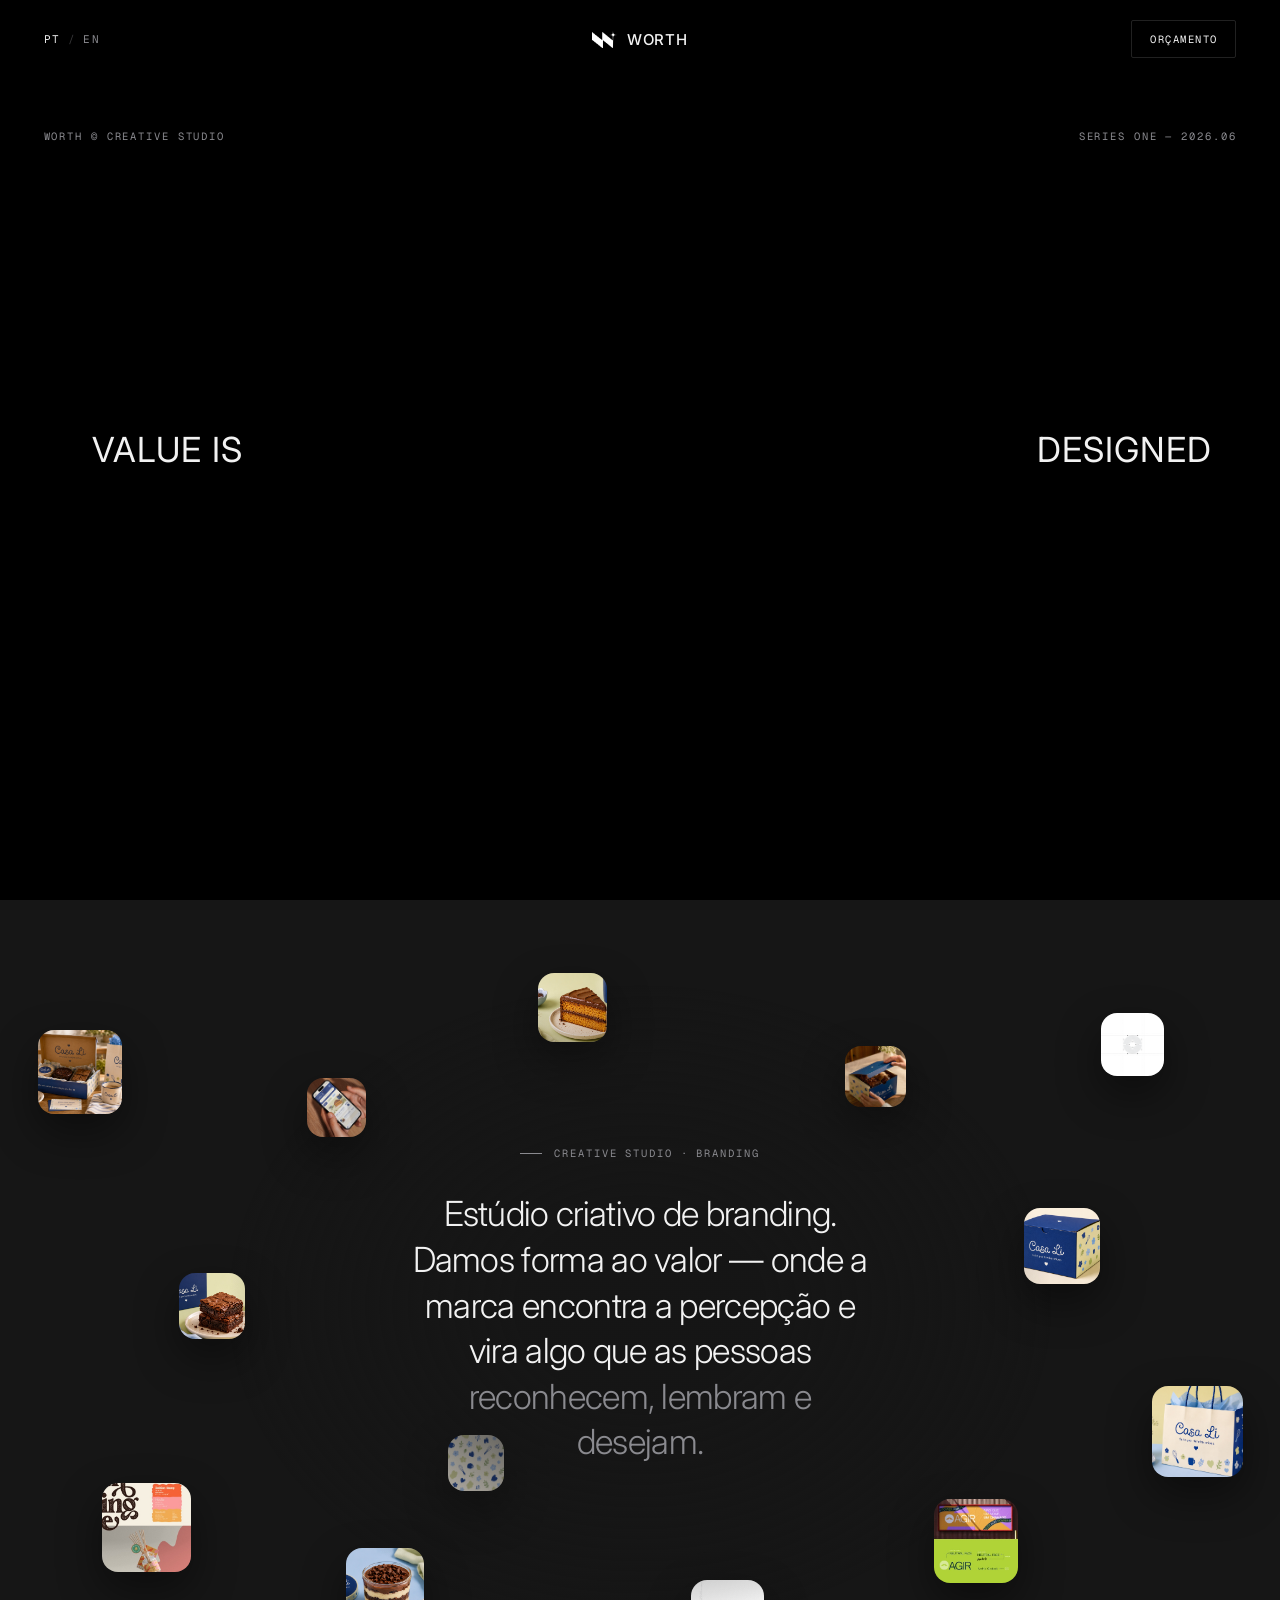
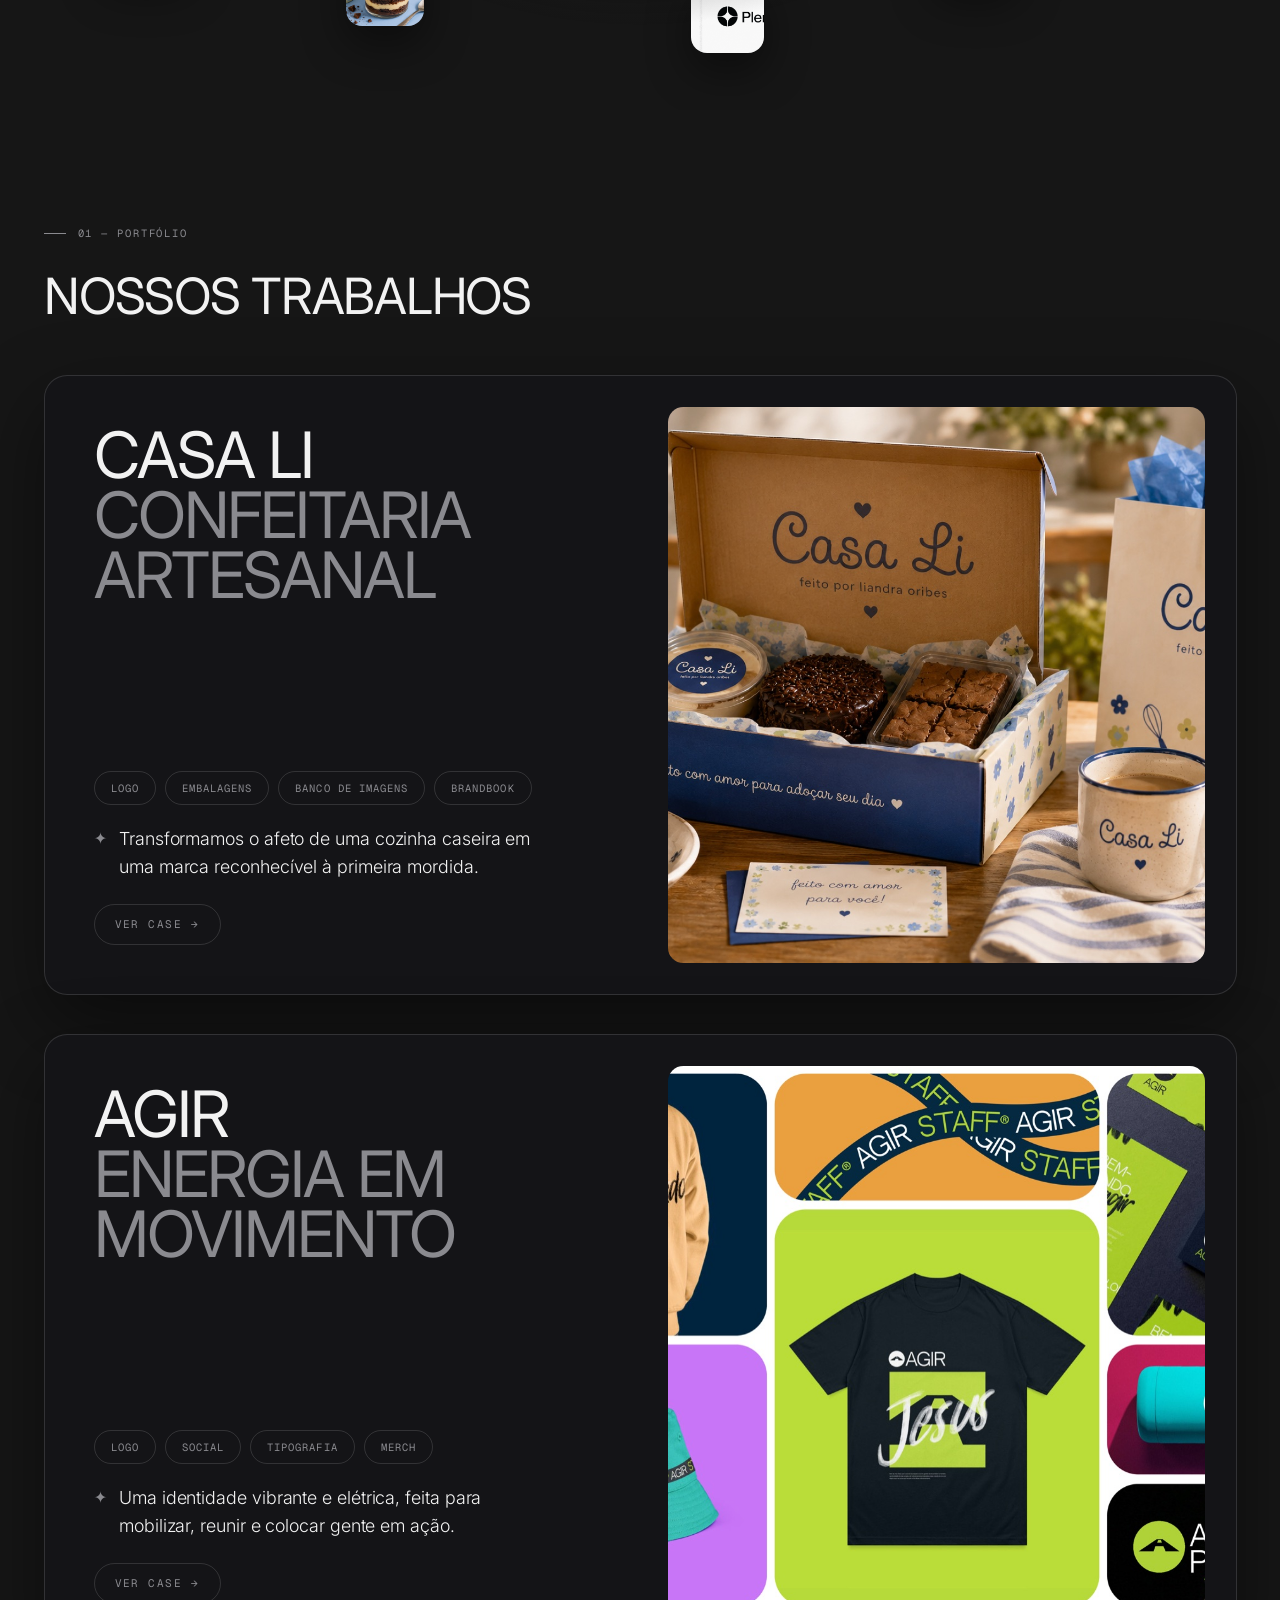
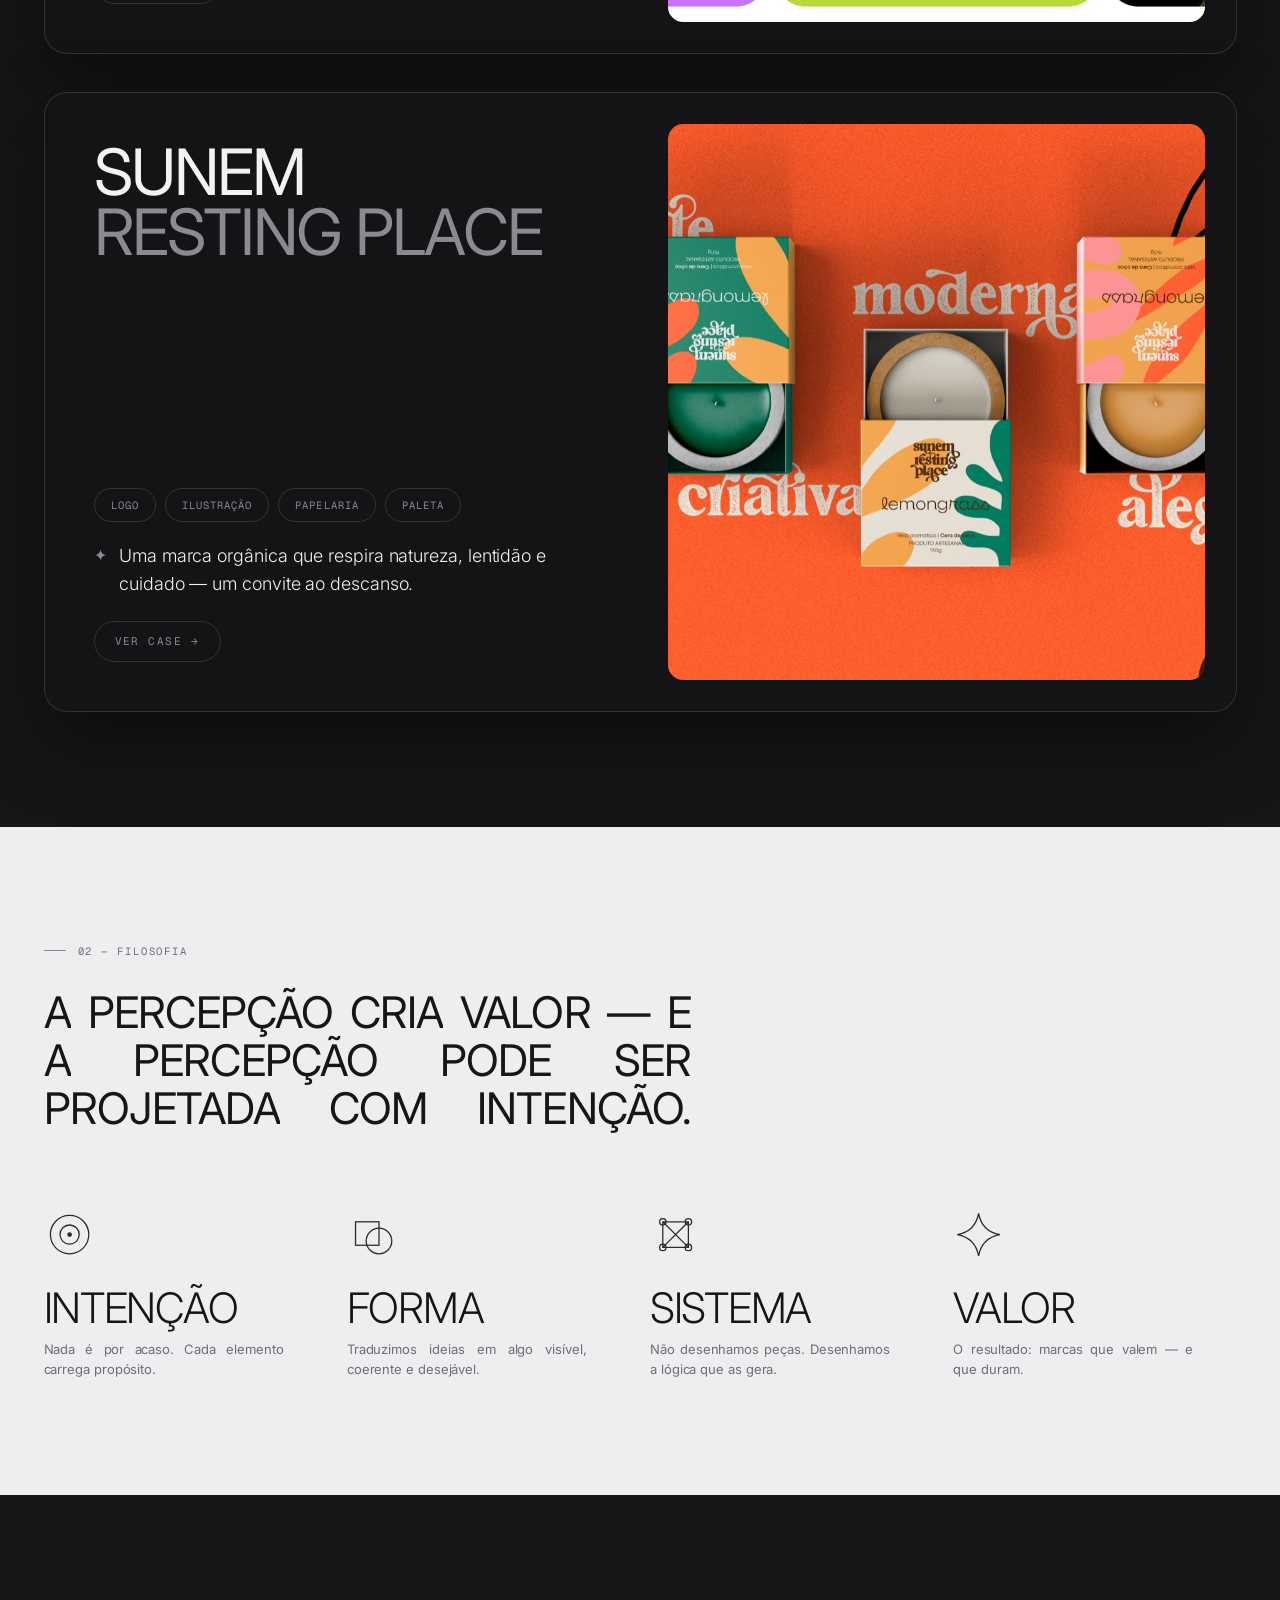
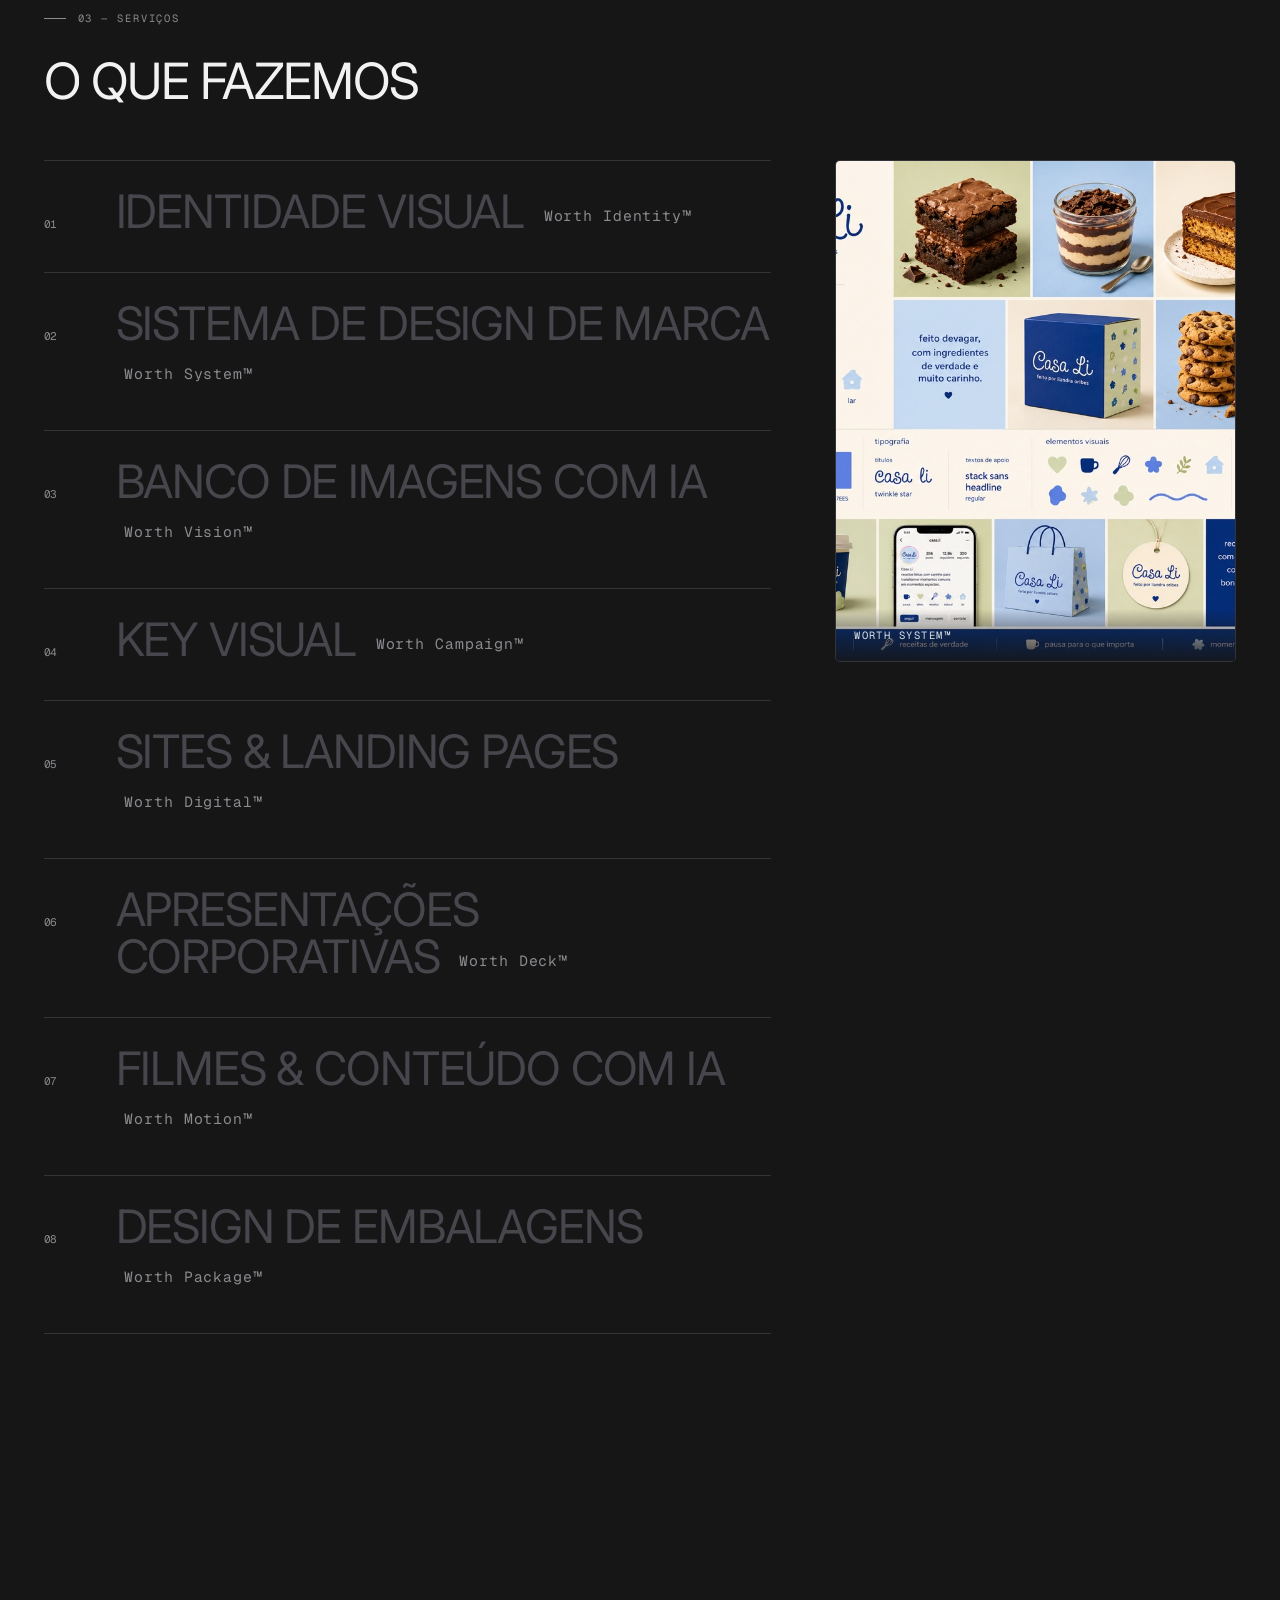
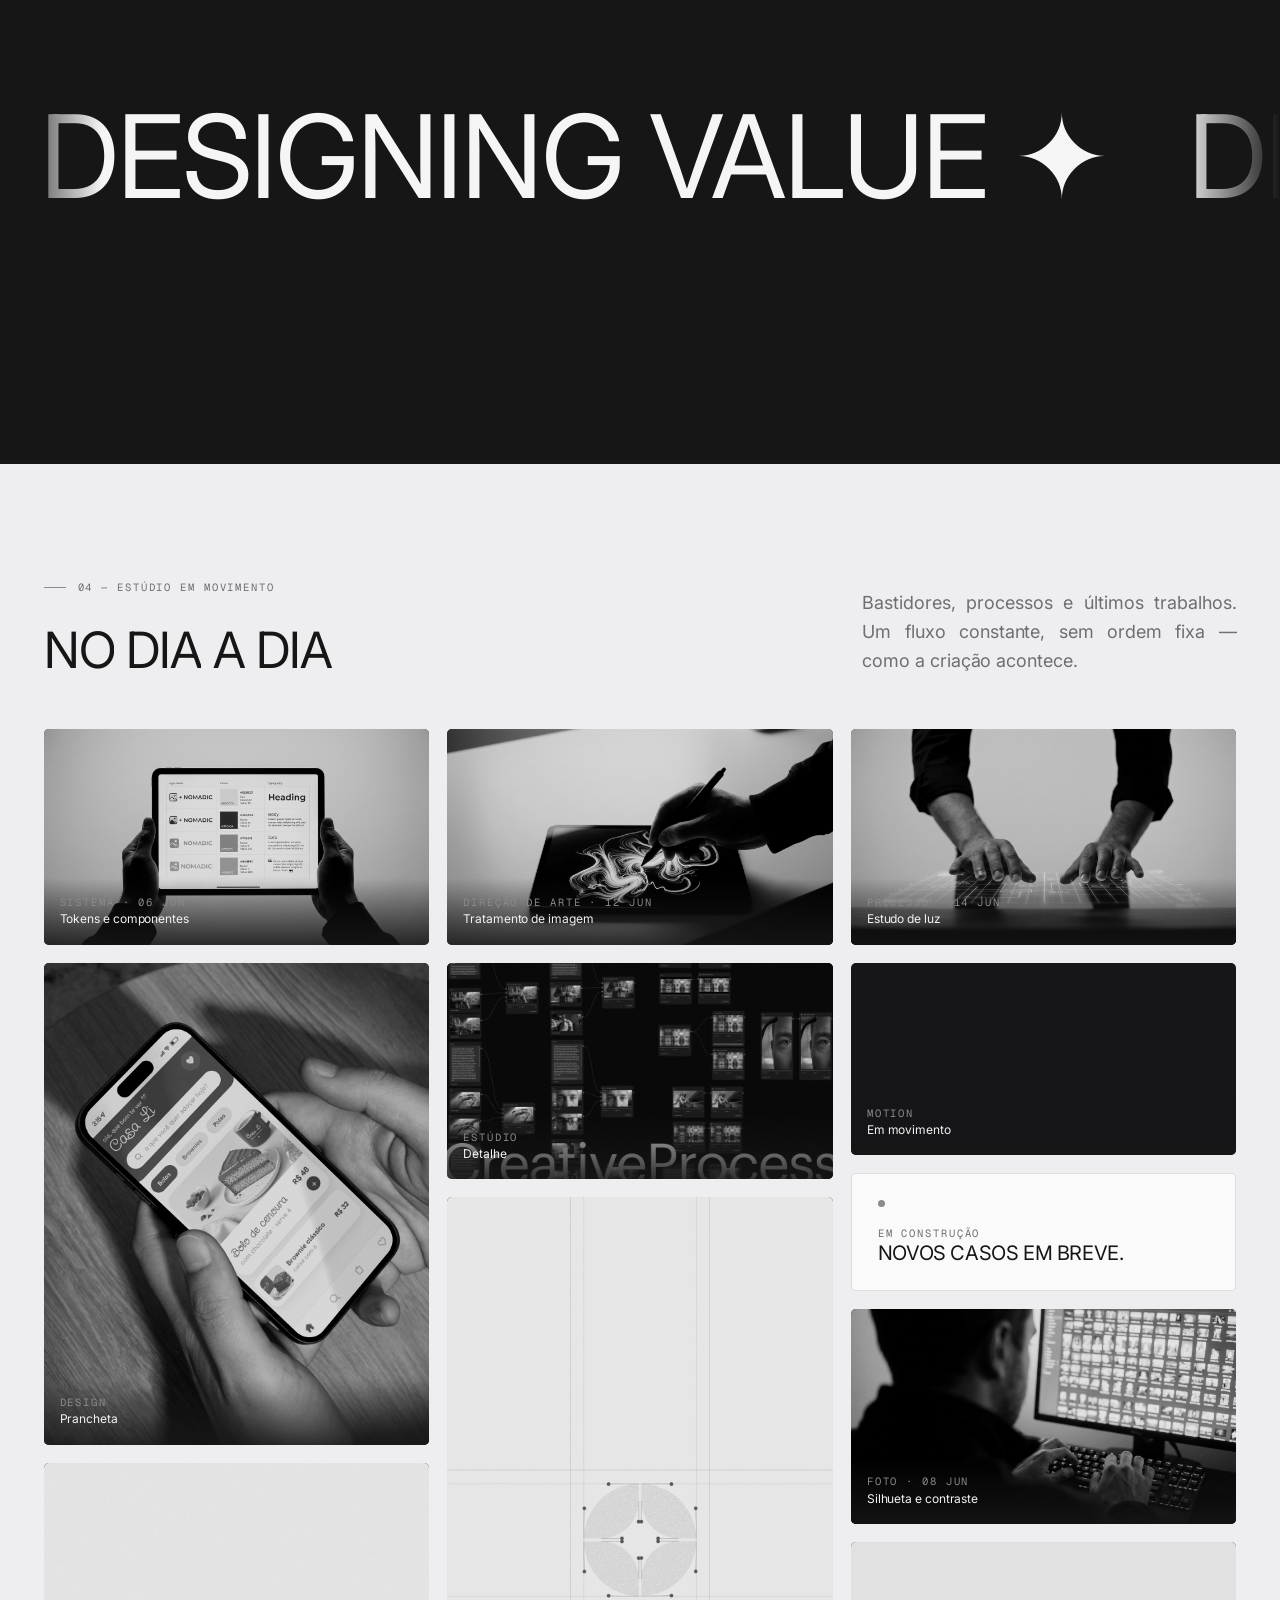
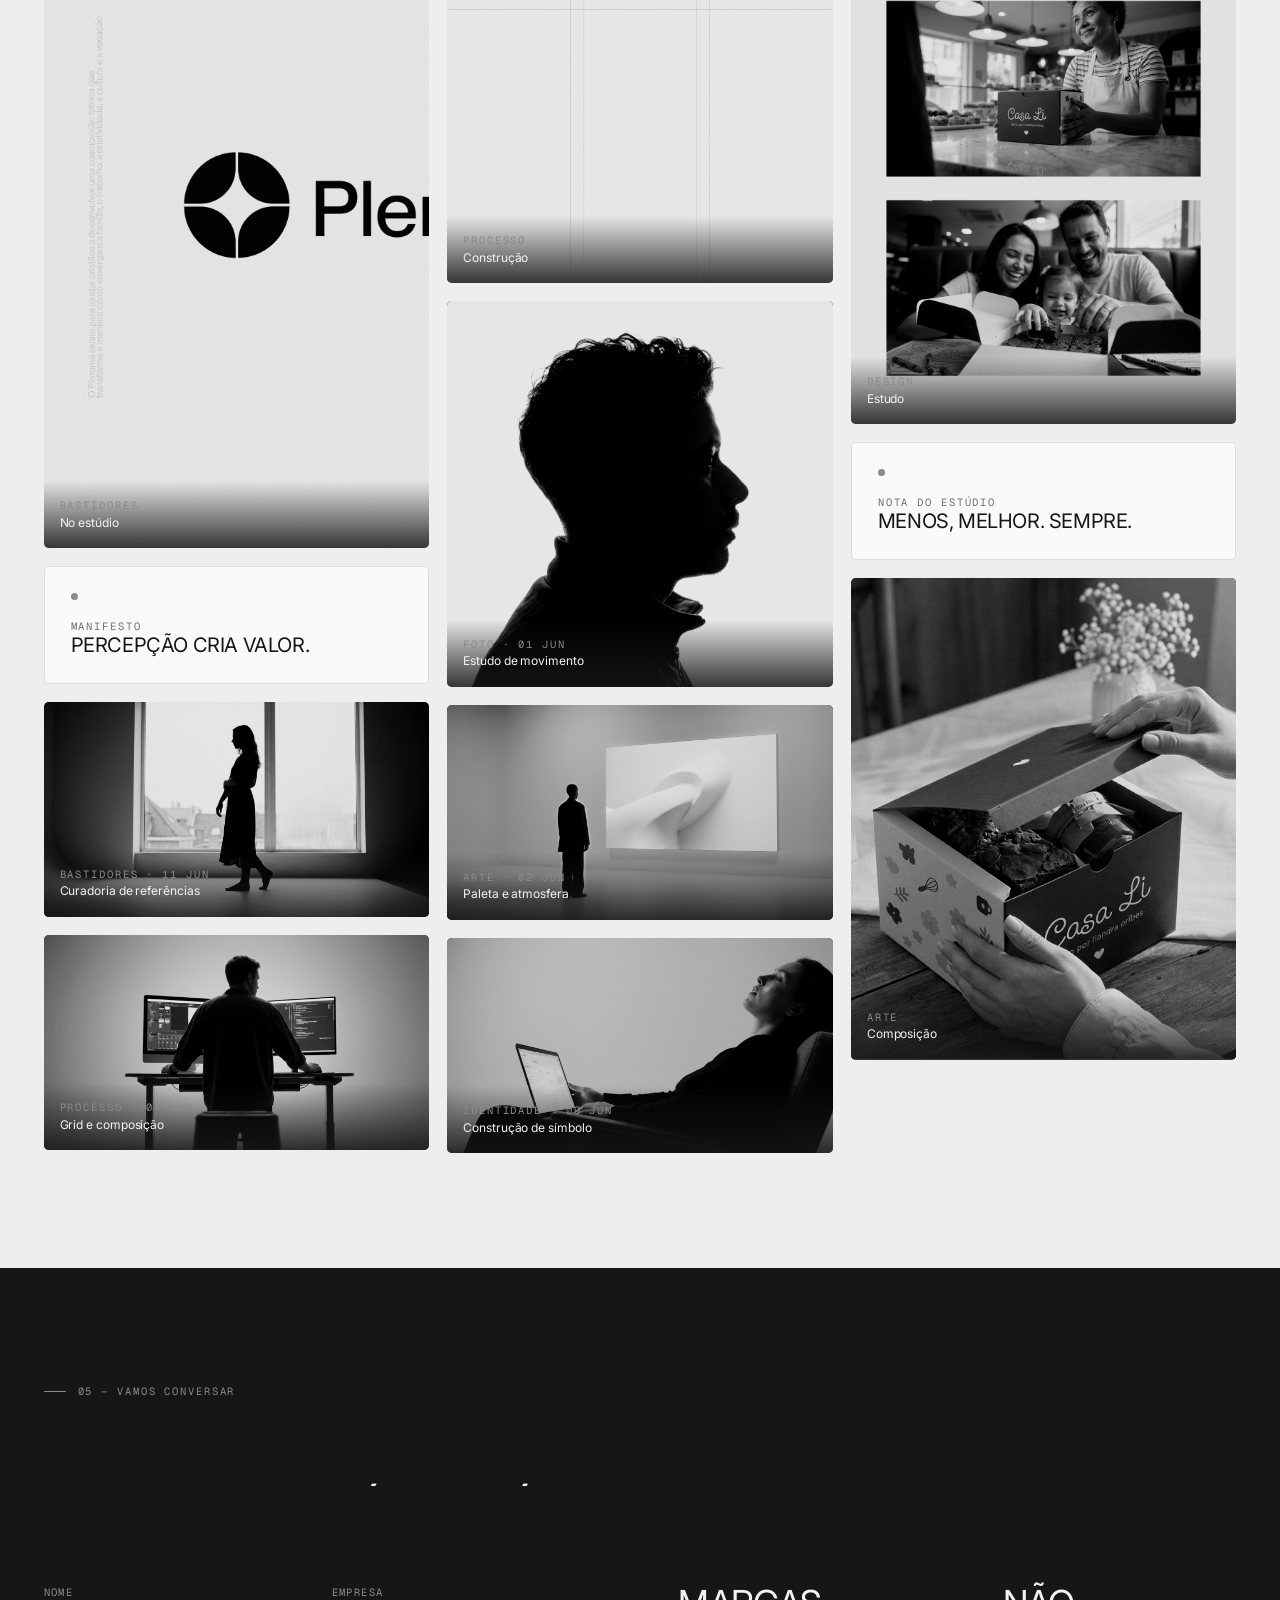
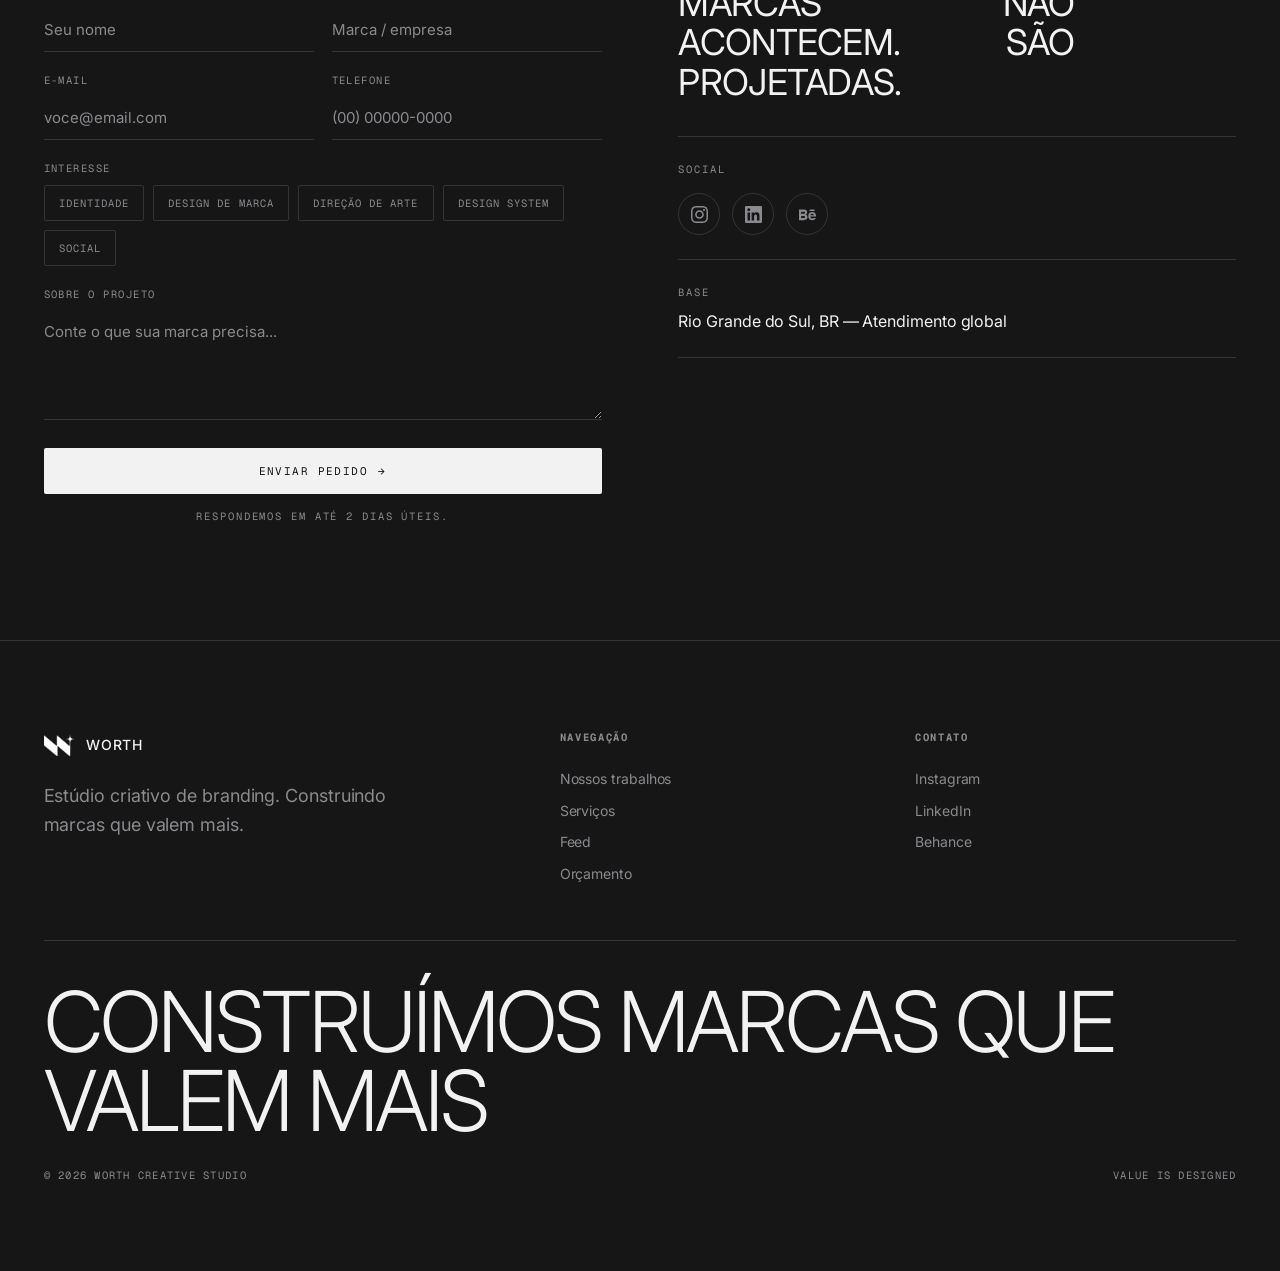
==== index.html @ 38ca1ad4 "Converte GIF do feed em video mp4 (45MB -> 788KB) Troca dia-gif.gif por dia-motion.mp4 (autoplay/loo" ====
<!DOCTYPE html>
<html lang="pt-BR">
<head>
<meta charset="UTF-8">
<meta name="viewport" content="width=device-width, initial-scale=1.0">
<title>Worth — Construímos marcas que valem mais</title>
<meta name="description" content="Worth é um estúdio criativo de branding. Construímos marcas que valem mais.">

<!-- Open Graph / Link preview -->
<meta property="og:type" content="website">
<meta property="og:site_name" content="Worth">
<meta property="og:title" content="Worth — Construímos marcas que valem mais">
<meta property="og:description" content="Worth é um estúdio criativo de branding. Construímos marcas que valem mais.">
<meta property="og:url" content="https://worthcreativestudio.com/">
<meta property="og:image" content="https://worthcreativestudio.com/img/og-symbol.jpg">
<meta property="og:image:width" content="1200">
<meta property="og:image:height" content="630">
<meta property="og:image:alt" content="Símbolo da marca Worth">
<!-- Vídeo do símbolo girando (toca em plataformas que suportam og:video) -->
<meta property="og:video" content="https://worthcreativestudio.com/video/hero-symbol.mp4">
<meta property="og:video:secure_url" content="https://worthcreativestudio.com/video/hero-symbol.mp4">
<meta property="og:video:type" content="video/mp4">
<meta property="og:video:width" content="1920">
<meta property="og:video:height" content="1080">
<meta name="twitter:card" content="summary_large_image">
<meta name="twitter:title" content="Worth — Construímos marcas que valem mais">
<meta name="twitter:description" content="Worth é um estúdio criativo de branding. Construímos marcas que valem mais.">
<meta name="twitter:image" content="https://worthcreativestudio.com/img/og-symbol.jpg">

<link rel="icon" type="image/png" href="img/favicon.png">
<link rel="apple-touch-icon" href="img/favicon.png">
<link rel="preconnect" href="https://fonts.googleapis.com">
<link rel="preconnect" href="https://fonts.gstatic.com" crossorigin>
<link href="https://fonts.googleapis.com/css2?family=Inter:wght@300;400;500&family=Geist+Mono:wght@400;500&display=swap" rel="stylesheet">
<link rel="stylesheet" href="css/worth.css?v=26">
</head>
<body>

<!-- NAV -->
<nav class="nav">
  <button class="langtog" type="button" aria-label="Idioma / Language"><span class="lt on" data-l="pt">PT</span><span class="lt-sep">/</span><span class="lt" data-l="en">EN</span></button>
  <a class="brand" href="#top"><img src="img/symbol-white.png" alt="Worth">Worth</a>
  <a class="nav-cta" href="#contato">Orçamento</a>
</nav>

<!-- HERO -->
<header class="hero" id="top">
  <video class="hero-bg" autoplay muted loop playsinline>
    <source src="video/hero-symbol.mp4" type="video/mp4">
  </video>
  <div class="hero-grain"></div>
  <div class="toprow"><div class="wrap">
    <span class="mono">Worth © Creative Studio</span>
    <span class="mono">Series One — 2026.06</span>
  </div></div>
  <h1 class="hero-flank"><span class="hf-l">Value Is</span><span class="hf-r">Designed</span></h1>
</header>

<!-- INTRO — frase central + campo de imagens flutuando -->
<section class="sec intro-sec">
  <div class="field-imgs" aria-hidden="true">
    <span class="fi" style="--x:3%;--y:16%;--s:1;--t:7s;--d:0s"><img src="img/cases/casali-cover.jpg" alt=""></span>
    <span class="fi" style="--x:14%;--y:46%;--s:.78;--t:8.4s;--d:.6s"><img src="img/cases/casali-1.jpg" alt=""></span>
    <span class="fi" style="--x:8%;--y:72%;--s:1.05;--t:6.6s;--d:.3s"><img src="img/cases/sunem-cover.jpg" alt=""></span>
    <span class="fi" style="--x:24%;--y:22%;--s:.7;--t:9s;--d:1s"><img src="img/dia-14.png" alt=""></span>
    <span class="fi" style="--x:27%;--y:80%;--s:.92;--t:7.6s;--d:.2s"><img src="img/cases/casali-2.jpg" alt=""></span>
    <span class="fi" style="--x:42%;--y:9%;--s:.82;--t:8.6s;--d:.8s"><img src="img/cases/casali-3.jpg" alt=""></span>
    <span class="fi" style="--x:54%;--y:84%;--s:.86;--t:7s;--d:.45s"><img src="img/dia-12.png" alt=""></span>
    <span class="fi" style="--x:66%;--y:18%;--s:.72;--t:9.2s;--d:.5s"><img src="img/dia-16.png" alt=""></span>
    <span class="fi" style="--x:73%;--y:74%;--s:1;--t:6.9s;--d:.15s"><img src="img/cases/agir-cover.jpg" alt=""></span>
    <span class="fi" style="--x:80%;--y:38%;--s:.9;--t:8s;--d:.7s"><img src="img/cases/casali-4.jpg" alt=""></span>
    <span class="fi" style="--x:90%;--y:60%;--s:1.08;--t:7.3s;--d:.35s"><img src="img/cases/casali-5.jpg" alt=""></span>
    <span class="fi" style="--x:86%;--y:14%;--s:.74;--t:8.9s;--d:1.1s"><img src="img/dia-13.png" alt=""></span>
    <span class="fi" style="--x:35%;--y:66%;--s:.66;--t:7.7s;--d:.95s"><img src="img/cases/casali-pattern.jpg" alt=""></span>
  </div>
  <div class="wrap intro-center">
    <div class="kicker" style="justify-content:center"><span class="mono">Creative Studio · Branding</span></div>
    <p class="intro-line rv">Estúdio criativo de branding.<br>Damos forma ao valor — onde a marca encontra a percepção e vira algo que as pessoas <em>reconhecem, lembram e desejam.</em></p>
  </div>
</section>

<!-- NOSSOS TRABALHOS (grade, capas coloridas) -->
<section class="sec" id="work" data-cta="Ver projeto" data-cta-en="View project">
  <div class="wrap">
    <div class="sec-head">
      <div><div class="kicker"><span class="mono">01 — Portfólio</span></div>
      <h2 class="am">Nossos trabalhos</h2></div>
    </div>
    <div class="stack" data-stack>
      <a class="stk-card rv" href="case-casali.html" style="--i:0">
        <div class="stk-body">
          <h3 class="stk-title"><span>Casa Li</span><span class="dim">Confeitaria artesanal</span></h3>
          <div class="stk-foot">
            <div class="stk-tags"><span>Logo</span><span>Embalagens</span><span>Banco de Imagens</span><span>Brandbook</span></div>
            <p class="stk-intro"><i class="spark" aria-hidden="true">✦</i> Transformamos o afeto de uma cozinha caseira em uma marca reconhecível à primeira mordida.</p>
            <span class="stk-go">Ver case <span class="arr">→</span></span>
          </div>
        </div>
        <div class="stk-media"><img src="img/cases/casali-cover.jpg" alt="Mockup Casa Li"></div>
      </a>
      <a class="stk-card rv" href="case-agir.html" style="--i:1">
        <div class="stk-body">
          <h3 class="stk-title"><span>Agir</span><span class="dim">Energia em movimento</span></h3>
          <div class="stk-foot">
            <div class="stk-tags"><span>Logo</span><span>Social</span><span>Tipografia</span><span>Merch</span></div>
            <p class="stk-intro"><i class="spark" aria-hidden="true">✦</i> Uma identidade vibrante e elétrica, feita para mobilizar, reunir e colocar gente em ação.</p>
            <span class="stk-go">Ver case <span class="arr">→</span></span>
          </div>
        </div>
        <div class="stk-media"><img src="img/cases/agir-5.jpg" alt="Mockup Agir"></div>
      </a>
      <a class="stk-card rv" href="case-sunem.html" style="--i:2">
        <div class="stk-body">
          <h3 class="stk-title"><span>Sunem</span><span class="dim">Resting Place</span></h3>
          <div class="stk-foot">
            <div class="stk-tags"><span>Logo</span><span>Ilustração</span><span>Papelaria</span><span>Paleta</span></div>
            <p class="stk-intro"><i class="spark" aria-hidden="true">✦</i> Uma marca orgânica que respira natureza, lentidão e cuidado — um convite ao descanso.</p>
            <span class="stk-go">Ver case <span class="arr">→</span></span>
          </div>
        </div>
        <div class="stk-media"><img src="img/cases/sunem-2.jpg" alt="Mockup Sunem"></div>
      </a>
    </div>
  </div>
</section>

<!-- FILOSOFIA (light) -->
<section class="sec light">
  <div class="wrap">
    <div class="kicker"><span class="mono">02 — Filosofia</span></div>
    <p class="statement am">A percepção cria valor — e a percepção pode ser projetada com intenção.</p>
    <div class="grid gap g4 rv rv-2" style="margin-top:clamp(48px,6vw,80px)">
      <div class="stat">
        <svg class="picon" viewBox="0 0 48 48"><circle cx="24" cy="24" r="18"/><circle cx="24" cy="24" r="9"/><circle cx="24" cy="24" r="1.6" fill="currentColor"/></svg>
        <div class="n">Intenção</div><p>Nada é por acaso. Cada elemento carrega propósito.</p>
      </div>
      <div class="stat">
        <svg class="picon" viewBox="0 0 48 48"><rect x="8" y="12" width="22" height="22"/><circle cx="30" cy="30" r="12"/></svg>
        <div class="n">Forma</div><p>Traduzimos ideias em algo visível, coerente e desejável.</p>
      </div>
      <div class="stat">
        <svg class="picon" viewBox="0 0 48 48"><circle cx="12" cy="12" r="3"/><circle cx="36" cy="12" r="3"/><circle cx="12" cy="36" r="3"/><circle cx="36" cy="36" r="3"/><path d="M12 12h24v24H12zM12 12l24 24M36 12L12 36"/></svg>
        <div class="n">Sistema</div><p>Não desenhamos peças. Desenhamos a lógica que as gera.</p>
      </div>
      <div class="stat">
        <svg class="picon" viewBox="0 0 48 48"><path d="M24 4c2 11 9 18 20 20-11 2-18 9-20 20-2-11-9-18-20-20 11-2 18-9 20-20Z"/></svg>
        <div class="n">Valor</div><p>O resultado: marcas que valem — e que duram.</p>
      </div>
    </div>
  </div>
</section>

<!-- SERVIÇOS -->
<section class="sec" id="servicos">
  <div class="wrap">
    <div class="sec-head">
      <div><div class="kicker"><span class="mono">03 — Serviços</span></div>
      <h2 class="am">O que fazemos</h2></div>
    </div>
    <div class="svc-x rv rv-2">
      <div class="svc-names">
        <div class="svc-row" data-media="video/svc-identidade.mp4" data-mtype="video" data-name="Worth Identity™"><span class="num">01</span><span><span class="sname">Identidade Visual <em class="scode">Worth Identity™</em></span><span class="sdesc">Criamos marcas que traduzem propósito, posicionamento e personalidade em uma identidade visual memorável — com a construção da marca e um brandbook completo para orientar sua aplicação em todos os pontos de contato.</span></span></div>
        <div class="svc-row" data-media="img/svc/sistema.jpg" data-mtype="img" data-name="Worth System™"><span class="num">02</span><span><span class="sname">Sistema de Design de Marca <em class="scode">Worth System™</em></span><span class="sdesc">Desenvolvemos sistemas visuais que organizam e conectam todos os elementos da marca: tipografia, cores, padrões, grids, iconografia e diretrizes, estruturados para garantir consistência e escalabilidade.</span></span></div>
        <div class="svc-row" data-media="img/svc/banco.jpg" data-mtype="img" data-name="Worth Vision™"><span class="num">03</span><span><span class="sname">Banco de Imagens com IA <em class="scode">Worth Vision™</em></span><span class="sdesc">Produzimos bancos de imagens exclusivos com inteligência artificial — cenários, pessoas, produtos e composições alinhados à identidade da marca, com produção visual praticamente ilimitada.</span></span></div>
        <div class="svc-row" data-media="img/photo-2.png" data-mtype="img" data-name="Worth Campaign™"><span class="num">04</span><span><span class="sname">Key Visual <em class="scode">Worth Campaign™</em></span><span class="sdesc">Criamos conceitos visuais para campanhas, lançamentos, eventos e ações promocionais. Key visuals que fortalecem a percepção da marca e garantem unidade em todos os materiais.</span></span></div>
        <div class="svc-row" data-media="video/svc-sites.mp4" data-mtype="video" data-name="Worth Digital™"><span class="num">05</span><span><span class="sname">Sites & Landing Pages <em class="scode">Worth Digital™</em></span><span class="sdesc">Projetamos experiências digitais que unem design, estratégia e performance — websites e landing pages alinhados aos objetivos da marca e às necessidades de conversão.</span></span></div>
        <div class="svc-row" data-media="img/photo-6.png" data-mtype="img" data-name="Worth Deck™"><span class="num">06</span><span><span class="sname">Apresentações Corporativas <em class="scode">Worth Deck™</em></span><span class="sdesc">Transformamos informações em apresentações claras, estratégicas e visualmente impactantes — narrativas que ajudam marcas, equipes e líderes a comunicar melhor suas ideias.</span></span></div>
        <div class="svc-row" data-media="img/svc/filmes.jpg" data-mtype="img" data-name="Worth Motion™"><span class="num">07</span><span><span class="sname">Filmes & Conteúdo com IA <em class="scode">Worth Motion™</em></span><span class="sdesc">Produzimos vídeos, animações e conteúdos audiovisuais com IA integrada à direção criativa — uma nova forma de criar filmes de alta qualidade com mais agilidade e possibilidades.</span></span></div>
        <div class="svc-row" data-media="img/svc/embalagens.jpg" data-mtype="img" data-name="Worth Package™"><span class="num">08</span><span><span class="sname">Design de Embalagens <em class="scode">Worth Package™</em></span><span class="sdesc">Desenvolvemos embalagens que unem estratégia, estética e presença de marca — soluções que valorizam o produto, fortalecem o posicionamento e geram destaque no ponto de venda.</span></span></div>
      </div>
      <div class="svc-frame"><img class="svf-img" src="img/photo-1.png" alt=""><video class="svf-vid" muted loop playsinline></video><div class="fcap">Worth Identity™</div></div>
    </div>
  </div>
</section>

<!-- FULL BLEED -->
<section class="bleed">
  <video class="bleed-video" autoplay muted loop playsinline poster="video/casali-poster.jpg">
    <source src="video/casali-bg.mp4" type="video/mp4">
  </video>
  <div class="dv-marquee"><div class="dv-track"><span>Designing Value ✦</span><span>Designing Value ✦</span><span>Designing Value ✦</span><span>Designing Value ✦</span><span>Designing Value ✦</span><span>Designing Value ✦</span></div></div>
</section>

<!-- FEED (light) -->
<section class="sec light" id="feed" data-cta="Expandir" data-cta-en="Expand">
  <div class="wrap">
    <div class="sec-head">
      <div><div class="kicker"><span class="mono">04 — Estúdio em movimento</span></div>
      <h2 class="am">No dia a dia</h2></div>
      <p class="lead box rv rv-2" style="max-width:34ch">Bastidores, processos e últimos trabalhos. Um fluxo constante, sem ordem fixa — como a criação acontece.</p>
    </div>
    <div class="feed-grid" data-shuffle>
      <a class="feed-item" href="#"><img src="img/photo-3.png" alt=""><div class="cap"><div class="mono">Processo · 14 jun</div>Estudo de luz</div></a>
      <div class="feed-item note"><div class="dot"></div><div class="mono">Nota do estúdio</div><h3>Menos, melhor. Sempre.</h3></div>
      <a class="feed-item" href="#"><img src="img/photo-6.png" alt=""><div class="cap"><div class="mono">Direção de Arte · 12 jun</div>Tratamento de imagem</div></a>
      <a class="feed-item" href="#"><img src="img/photo-10.png" alt=""><div class="cap"><div class="mono">Bastidores · 11 jun</div>Curadoria de referências</div></a>
      <div class="feed-item note"><div class="dot"></div><div class="mono">Manifesto</div><h3>Percepção cria valor.</h3></div>
      <a class="feed-item" href="#"><img src="img/photo-1.png" alt=""><div class="cap"><div class="mono">Identidade · 09 jun</div>Construção de símbolo</div></a>
      <a class="feed-item" href="#"><img src="img/photo-8.png" alt=""><div class="cap"><div class="mono">Foto · 08 jun</div>Silhueta e contraste</div></a>
      <a class="feed-item" href="#"><img src="img/photo-5.png" alt=""><div class="cap"><div class="mono">Sistema · 06 jun</div>Tokens e componentes</div></a>
      <a class="feed-item" href="#"><img src="img/photo-2.png" alt=""><div class="cap"><div class="mono">Processo · 04 jun</div>Grid e composição</div></a>
      <a class="feed-item" href="#"><img src="img/photo-9.png" alt=""><div class="cap"><div class="mono">Arte · 02 jun</div>Paleta e atmosfera</div></a>
      <a class="feed-item" href="#"><img src="img/photo-11.png" alt=""><div class="cap"><div class="mono">Foto · 01 jun</div>Estudo de movimento</div></a>
      <a class="feed-item" href="#"><img src="img/dia-12.png" alt=""><div class="cap"><div class="mono">Bastidores</div>No estúdio</div></a>
      <a class="feed-item" href="#"><img src="img/dia-14.png" alt=""><div class="cap"><div class="mono">Design</div>Prancheta</div></a>
      <a class="feed-item" href="#"><video src="video/dia-motion.mp4" autoplay loop muted playsinline preload="metadata" aria-label="Em movimento"></video><div class="cap"><div class="mono">Motion</div>Em movimento</div></a>
      <a class="feed-item" href="#"><img src="img/dia-13.png" alt=""><div class="cap"><div class="mono">Processo</div>Construção</div></a>
      <a class="feed-item" href="#"><img src="img/dia-16.png" alt=""><div class="cap"><div class="mono">Arte</div>Composição</div></a>
      <a class="feed-item" href="#"><img src="img/dia-15.png" alt=""><div class="cap"><div class="mono">Design</div>Estudo</div></a>
      <a class="feed-item" href="#"><img src="img/dia-17.png" alt=""><div class="cap"><div class="mono">Estúdio</div>Detalhe</div></a>
      <div class="feed-item note"><div class="dot"></div><div class="mono">Em construção</div><h3>Novos casos em breve.</h3></div>
    </div>
  </div>
</section>

<!-- CONTATO -->
<section class="sec" id="contato">
  <div class="wrap">
    <div class="sec-head"><div><div class="kicker"><span class="mono">05 — Vamos conversar</span></div>
      <h2 class="am">Conte qual é o próximo desafio</h2></div></div>
    <div class="grid gap g2" style="gap:clamp(34px,6vw,80px);align-items:start">
      <div class="form-col">
      <form class="rv" data-web3 action="https://api.web3forms.com/submit" method="POST">
        <input type="hidden" name="access_key" value="e13cf575-8f6e-4511-88b5-7070fd30344a">
        <input type="hidden" name="subject" value="Novo pedido — site Worth">
        <input type="hidden" name="from_name" value="Site Worth">
        <input type="hidden" name="Interesse" value="">
        <input type="checkbox" name="botcheck" style="display:none" tabindex="-1" autocomplete="off">
        <div class="field-row">
          <div class="fl"><label>Nome</label><input type="text" name="Nome" placeholder="Seu nome" required></div>
          <div class="fl"><label>Empresa</label><input type="text" name="Empresa" placeholder="Marca / empresa"></div>
        </div>
        <div class="field-row">
          <div class="fl"><label>E-mail</label><input type="email" name="email" placeholder="voce@email.com" required></div>
          <div class="fl"><label>Telefone</label><input type="tel" name="Telefone" placeholder="(00) 00000-0000"></div>
        </div>
        <div class="fl"><label>Interesse</label>
          <div class="chips">
            <span class="chip">Identidade</span><span class="chip">Design de Marca</span>
            <span class="chip">Direção de Arte</span><span class="chip">Design System</span><span class="chip">Social</span>
          </div>
        </div>
        <div class="fl"><label>Sobre o projeto</label><textarea name="Mensagem" placeholder="Conte o que sua marca precisa..." required></textarea></div>
        <button type="submit" class="btn btn-fill" style="width:100%;justify-content:center;margin-top:8px">Enviar pedido <span class="arr">→</span></button>
        <p class="mono" style="margin-top:14px;text-align:center">Respondemos em até 2 dias úteis.</p>
      </form>
      <div class="thankyou" hidden>
        <p class="statement" style="font-size:clamp(26px,3.2vw,42px)">Obrigado!<br>Vamos entrar em contato.</p>
        <p class="lead" style="margin-top:18px">Recebemos sua mensagem e respondemos em até 2 dias úteis.</p>
      </div>
      </div>
      <div class="rv rv-2">
        <p class="statement" style="font-size:clamp(22px,2.8vw,36px);margin-bottom:34px;max-width:18ch">Marcas não acontecem. São projetadas.</p>
        <div style="border-top:1px solid var(--line-d);padding:24px 0">
          <div class="mono" style="margin-bottom:16px">Social</div>
          <div class="socials">
            <a href="https://www.instagram.com/worth.creativestudio/" target="_blank" rel="noopener" aria-label="Instagram"><svg viewBox="0 0 24 24"><path d="M12 2.163c3.204 0 3.584.012 4.85.07 3.252.148 4.771 1.691 4.919 4.919.058 1.265.069 1.645.069 4.849 0 3.205-.012 3.584-.069 4.849-.149 3.225-1.664 4.771-4.919 4.919-1.266.058-1.644.07-4.85.07-3.204 0-3.584-.012-4.849-.07-3.26-.149-4.771-1.699-4.919-4.92-.058-1.265-.07-1.644-.07-4.849 0-3.204.013-3.583.07-4.849.149-3.227 1.664-4.771 4.919-4.919 1.266-.057 1.645-.069 4.849-.069zm0-2.163c-3.259 0-3.667.014-4.947.072-4.358.2-6.78 2.618-6.98 6.98-.059 1.281-.073 1.689-.073 4.948 0 3.259.014 3.668.072 4.948.2 4.358 2.618 6.78 6.98 6.98 1.281.058 1.689.072 4.948.072 3.259 0 3.668-.014 4.948-.072 4.354-.2 6.782-2.618 6.979-6.98.059-1.28.073-1.689.073-4.948 0-3.259-.014-3.667-.072-4.947-.196-4.354-2.617-6.78-6.979-6.98-1.281-.059-1.69-.073-4.949-.073zm0 5.838c-3.403 0-6.162 2.759-6.162 6.162s2.759 6.163 6.162 6.163 6.162-2.759 6.162-6.163c0-3.403-2.759-6.162-6.162-6.162zm0 10.162c-2.209 0-4-1.79-4-4 0-2.209 1.791-4 4-4s4 1.791 4 4c0 2.21-1.791 4-4 4zm6.406-11.845c-.796 0-1.441.645-1.441 1.44s.645 1.44 1.441 1.44c.795 0 1.439-.645 1.439-1.44s-.644-1.44-1.439-1.44z"/></svg></a>
            <a href="https://www.linkedin.com/in/william-oribes-436bb8154/" target="_blank" rel="noopener" aria-label="LinkedIn"><svg viewBox="0 0 24 24"><path d="M20.447 20.452h-3.554v-5.569c0-1.328-.027-3.037-1.852-3.037-1.853 0-2.136 1.445-2.136 2.939v5.667H9.351V9h3.414v1.561h.046c.477-.9 1.637-1.85 3.37-1.85 3.601 0 4.267 2.37 4.267 5.455v6.286zM5.337 7.433c-1.144 0-2.063-.926-2.063-2.065 0-1.138.92-2.063 2.063-2.063 1.14 0 2.064.925 2.064 2.063 0 1.139-.925 2.065-2.064 2.065zm1.782 13.019H3.555V9h3.564v11.452zM22.225 0H1.771C.792 0 0 .774 0 1.729v20.542C0 23.227.792 24 1.771 24h20.451C23.2 24 24 23.227 24 22.271V1.729C24 .774 23.2 0 22.222 0h.003z"/></svg></a>
            <a href="https://www.behance.net/williamoribes" target="_blank" rel="noopener" aria-label="Behance"><svg viewBox="0 0 24 24"><path d="M22 7h-7V5h7v2zm1.726 10c-.442 1.297-2.029 3-5.101 3-3.074 0-5.564-1.729-5.564-5.675 0-3.91 2.325-5.92 5.466-5.92 3.082 0 4.964 1.782 5.375 4.426.078.506.109 1.188.095 2.14H15.97c.13 3.211 3.483 3.312 4.588 2.029h3.168zm-7.686-4h4.965c-.105-1.547-1.136-2.219-2.477-2.219-1.466 0-2.277.768-2.488 2.219zm-9.574 6.988H0V5.021h6.953c5.476.081 5.58 5.444 2.72 6.906 3.461 1.26 3.577 8.061-3.207 8.061zM3 11h3.584c2.508 0 2.906-3-.312-3H3v3zm3.391 3H3v3.016h3.341c3.055 0 2.868-3.016.05-3.016z"/></svg></a>
          </div>
        </div>
        <div style="border-top:1px solid var(--line-d);border-bottom:1px solid var(--line-d);padding:24px 0">
          <div class="mono" style="margin-bottom:8px">Base</div>
          <span style="font-size:16px">Rio Grande do Sul, BR — Atendimento global</span>
        </div>
      </div>
    </div>
  </div>
</section>

<div class="cursor-cta" aria-hidden="true"><span class="cca-box">Ver projeto</span></div>

<!-- LIGHTBOX -->
<div class="lightbox" id="lightbox" aria-hidden="true"><button class="lb-close" aria-label="Fechar">✕</button><img src="" alt=""></div>

<!-- FOOTER -->
<footer class="foot">
  <div class="wrap">
    <div class="top">
      <div>
        <a class="brand" href="#top"><img src="img/symbol-white.png" alt="">Worth</a>
        <p class="lead" style="margin-top:18px;max-width:32ch">Estúdio criativo de branding. Construindo marcas que valem mais.</p>
      </div>
      <div><h4>Navegação</h4><a href="#work">Nossos trabalhos</a><a href="#servicos">Serviços</a><a href="#feed">Feed</a><a href="#contato">Orçamento</a></div>
      <div><h4>Contato</h4><a href="https://www.instagram.com/worth.creativestudio/" target="_blank" rel="noopener">Instagram</a><a href="https://www.linkedin.com/in/william-oribes-436bb8154/" target="_blank" rel="noopener">LinkedIn</a><a href="https://www.behance.net/williamoribes" target="_blank" rel="noopener">Behance</a></div>
    </div>
    <div class="big">Construímos marcas que valem mais</div>
    <div class="bot"><span>© 2026 Worth Creative Studio</span><span>Value Is Designed</span></div>
  </div>
</footer>

<script src="js/worth.js?v=16"></script>
</body>
</html>
---- css/worth.css ----
/* =========================================================
   WORTH — Creative Studio · Site CSS (v4 — OnePage editorial)
   Monocromático: PRETO + cinza claro + branco. SEM azul.
   Inter neutra · títulos finos justificados · entrada PALAVRA A PALAVRA.
   Hero editorial com slider automático · coverflow 3D · serviços que acendem.
   ========================================================= */

:root{
  --black:#161616; --ink:#161616;
  --bg:#EEEEF0; --bg2:#F5F5F6; --paper:#FAFAFB; --white:#f2f2f2;
  --g-card:#141417; --g-card-hi:#202027;
  --mute:#6E6E73; --mute-d:#8A8A8F;
  --line:rgba(22,22,22,.12); --line-d:rgba(255,255,255,.13);
  --container:1500px; --mx:clamp(16px,3.4vw,44px);
  --r:5px; --ease:cubic-bezier(.22,.61,.36,1);
  --sans:'Inter',system-ui,-apple-system,sans-serif;
  --body:'Inter',system-ui,-apple-system,sans-serif;
  --mono:'Geist Mono','SFMono-Regular',ui-monospace,monospace;
}

*{box-sizing:border-box;margin:0;padding:0}
html{scroll-behavior:smooth}
body{font-family:var(--body);background:var(--black);color:#f2f2f2;
  font-weight:400;-webkit-font-smoothing:antialiased;line-height:1.55;
  overflow-x:hidden;letter-spacing:-.005em}
a{color:inherit;text-decoration:none}
img{display:block;max-width:100%}
::selection{background:#3a3a3e;color:#f2f2f2}

.wrap{max-width:var(--container);margin:0 auto;padding-inline:var(--mx)}
.mono{font-family:var(--mono);font-size:10.5px;letter-spacing:.18em;
  text-transform:uppercase;color:var(--mute-d);font-weight:400}
.light .mono{color:var(--mute)}
.lead{font-size:clamp(15px,1.55vw,18px);color:var(--mute-d);max-width:56ch;
  line-height:1.62;font-weight:400}
.light .lead{color:var(--mute)}
.lead.box{text-align:justify}

/* ---------- ENTRADA ANIMADA — palavra a palavra (máscara/rise) ---------- */
.am{display:block}
.am .w{display:inline-block;overflow:hidden;vertical-align:top;
  margin:-.12em 0;padding:.12em 0}
.am .w > span{display:inline-block;transform:translateY(116%);
  transition:transform .8s var(--ease);will-change:transform}
.am.in .w > span{transform:none}
.rv{opacity:0;transform:translateY(16px);transition:.85s var(--ease)}
.rv.in{opacity:1;transform:none}
.rv-2{transition-delay:.08s}.rv-3{transition-delay:.16s}.rv-4{transition-delay:.24s}
@media (prefers-reduced-motion:reduce){
  .am .w > span{transform:none}.rv{opacity:1;transform:none}}

/* ---------- NAV ---------- */
.nav{position:fixed;top:0;left:0;right:0;z-index:50;
  display:grid;grid-template-columns:1fr auto 1fr;align-items:center;
  padding:20px var(--mx);transition:.4s var(--ease);color:#f2f2f2}
.nav.solid{background:rgba(22,22,22,.72);backdrop-filter:blur(18px) saturate(1.2);
  border-bottom:1px solid var(--line-d);padding-block:14px}
.brand{justify-self:center;display:flex;align-items:center;gap:10px;font-family:var(--sans);
  font-weight:500;font-size:15px;letter-spacing:.05em;text-transform:uppercase}
.brand img{height:17px;width:auto}
.nav-cta{justify-self:end}
.nav-cta{font-family:var(--mono);font-size:10.5px;letter-spacing:.14em;text-transform:uppercase;
  border:1px solid var(--line-d);border-radius:2px;padding:10px 18px;transition:.3s var(--ease);color:#f2f2f2}
.nav-cta:hover{background:#f2f2f2;color:var(--ink);border-color:#f2f2f2}
.langtog{justify-self:start;display:inline-flex;align-items:center;gap:7px;background:none;border:0;
  cursor:pointer;font-family:var(--mono);font-size:11px;letter-spacing:.14em;color:var(--mute-d);padding:6px 0}
.langtog .lt{transition:.25s;color:var(--mute-d)}
.langtog .lt.on{color:#f2f2f2}
.nav.on-light .langtog .lt.on{color:var(--ink)}
.langtog .lt-sep{opacity:.4}
.langtog:hover .lt{color:#f2f2f2}

/* ---------- BUTTONS / LINKS ---------- */
.btn{display:inline-flex;align-items:center;gap:10px;font-family:var(--mono);
  font-size:11px;letter-spacing:.13em;text-transform:uppercase;
  padding:15px 26px;border-radius:2px;transition:.3s var(--ease);cursor:pointer;border:1px solid transparent}
.btn-fill{background:#f2f2f2;color:var(--ink)}
.btn-fill:hover{background:#d6d6da}
.btn .arr,.tlink .arr{transition:.3s var(--ease)}
.btn:hover .arr,.tlink:hover .arr{transform:translateX(4px)}
.tlink{display:inline-flex;align-items:center;gap:9px;font-family:var(--mono);
  font-size:11px;letter-spacing:.13em;text-transform:uppercase;color:var(--mute-d);
  border-bottom:1px solid transparent;padding-bottom:3px;transition:.25s}
.tlink:hover{color:#f2f2f2;border-color:#f2f2f2}
.light .tlink:hover{color:var(--ink);border-color:var(--ink)}

/* ---------- SECTIONS ---------- */
section{position:relative}
.sec{padding-block:clamp(64px,9vw,128px)}
.light{background:var(--bg);color:var(--ink)}
.kicker{display:flex;align-items:center;gap:12px;margin-bottom:30px}
.kicker::before{content:"";width:22px;height:1px;background:var(--mute-d)}
.sec-head{display:flex;justify-content:space-between;align-items:flex-end;
  gap:30px;flex-wrap:wrap;margin-bottom:54px}
.sec-head h2{font-family:var(--sans);font-weight:400;line-height:1.0;letter-spacing:-.025em;
  text-transform:uppercase;font-size:clamp(26px,4vw,50px);max-width:22ch}

/* ---------- HERO (vídeo em loop no fundo + slide bar) ---------- */
.hero{position:relative;min-height:100svh;display:flex;flex-direction:column;
  justify-content:flex-end;color:#f2f2f2;overflow:hidden;background:#000;
  isolation:isolate;
  padding:clamp(120px,15vw,180px) 0 clamp(28px,4vw,48px)}
.hero-video{position:absolute;inset:0;width:100%;height:100%;object-fit:cover;z-index:0}
.hero-shade{position:absolute;inset:0;z-index:1;pointer-events:none;
  background:linear-gradient(180deg,rgba(22,22,22,.45) 0%,rgba(22,22,22,0) 24%,rgba(22,22,22,0) 52%,rgba(22,22,22,.6) 82%,rgba(22,22,22,.95) 100%)}
.sr-only{position:absolute;width:1px;height:1px;padding:0;margin:-1px;overflow:hidden;
  clip:rect(0,0,0,0);white-space:nowrap;border:0}
.hero .toprow{position:absolute;top:clamp(92px,11vw,128px);left:0;right:0;z-index:3}
.hero .toprow .wrap{display:flex;justify-content:space-between;gap:20px;flex-wrap:wrap}
.hero-inner{position:relative;z-index:2;width:100%}
/* hero v3 — vídeo no fundo + texto nas laterais (Value Is / Designed) */
.hero-bg{position:absolute;inset:0;width:100%;height:100%;object-fit:contain;object-position:center 46%;z-index:0}
.hero-flank{position:absolute;inset:0;z-index:2;display:grid;
  grid-template-columns:1fr clamp(520px,58vw,1080px) 1fr;align-items:center;pointer-events:none;margin:0}
.hero-flank span{font-family:var(--sans);font-weight:400;text-transform:uppercase;
  font-size:clamp(20px,2.7vw,44px);letter-spacing:.03em;line-height:1;color:var(--white);
  opacity:0;animation:flankIn .9s var(--ease) .3s forwards}
.hero-flank .hf-l{grid-column:1;justify-self:end;text-align:right;padding-right:clamp(12px,2vw,32px);transform:translateX(-22px)}
.hero-flank .hf-r{grid-column:3;justify-self:start;text-align:left;padding-left:clamp(12px,2vw,32px);transform:translateX(22px)}
@keyframes flankIn{to{opacity:1;transform:translateX(0)}}
@media (max-width:760px){
  /* vídeo sem fundo sobre preto puro — W inteiro, ampliado p/ presença no mobile */
  .hero-bg{object-position:center 44%;transform:scale(1.5)}
  /* frase única "Value Is Designed" centralizada, abaixo do símbolo */
  .hero-flank{display:flex;flex-wrap:wrap;justify-content:center;align-content:flex-end;
    gap:.36em;padding:0 0 14vh}
  .hero-flank span{transform:none;animation:fadeUp .9s var(--ease) .3s forwards;
    grid-column:auto;justify-self:auto;text-align:center;padding:0}
  .hero-flank .hf-l,.hero-flank .hf-r{transform:none}
}
@keyframes fadeUp{from{opacity:0;transform:translateY(12px)}to{opacity:1;transform:none}}
@media (prefers-reduced-motion:reduce){.hero-flank span{animation:none;opacity:1;transform:none}}
.hero-strip{position:relative;z-index:2;margin-top:clamp(20px,3vw,40px);overflow:hidden;
  -webkit-mask-image:linear-gradient(90deg,transparent,#000 6%,#000 94%,transparent);
          mask-image:linear-gradient(90deg,transparent,#000 6%,#000 94%,transparent)}
.hstrip-track{display:flex;gap:14px;width:max-content;animation:strip 32s linear infinite}
.hstrip-track figure{position:relative;flex:0 0 auto;width:clamp(190px,20vw,270px);
  height:clamp(120px,13vw,170px);overflow:hidden;border-radius:4px;background:#15151a}
.hstrip-track img{width:100%;height:100%;object-fit:cover;filter:grayscale(1) contrast(1.04) brightness(.92)}
.hstrip-track figure figcaption{position:absolute;left:10px;bottom:8px;
  font-family:var(--mono);font-size:9px;letter-spacing:.12em;text-transform:uppercase;color:rgba(255,255,255,.85)}
.hstrip-track figure::after{content:"";position:absolute;inset:0;border:1px solid rgba(255,255,255,.1);border-radius:4px}
@keyframes strip{to{transform:translateX(-50%)}}
.hero-foot{display:flex;justify-content:space-between;align-items:flex-end;gap:24px;flex-wrap:wrap}
.hero-foot .lead{max-width:46ch}
.icns{display:flex;gap:10px}
.icns span{width:34px;height:34px;border:1px solid var(--line-d);border-radius:3px;
  display:flex;align-items:center;justify-content:center}
.icns svg{width:16px;height:16px;stroke:#f2f2f2;fill:none;stroke-width:1.3}
@media (prefers-reduced-motion:reduce){.hstrip-track{animation:none}}

/* hero v2: degradê em movimento + símbolo girando (vazado) + lettering */
.hero-grad{position:absolute;inset:0;z-index:0;overflow:hidden;
  background:radial-gradient(78% 62% at 50% 38%,#222229 0%,#141418 44%,var(--black) 80%)}
.hero-grad::after{content:"";position:absolute;inset:-25%;
  background:radial-gradient(40% 40% at 30% 28%,rgba(168,170,186,.34),transparent 62%);
  animation:lightsweep 17s ease-in-out infinite alternate;will-change:transform}
.hero-grad::before{content:"";position:absolute;inset:-25%;
  background:radial-gradient(36% 36% at 72% 70%,rgba(132,134,152,.26),transparent 60%);
  animation:lightsweep2 22s ease-in-out infinite alternate;will-change:transform}
@keyframes lightsweep{0%{transform:translate(-6%,-4%)}100%{transform:translate(34%,26%)}}
@keyframes lightsweep2{0%{transform:translate(6%,8%)}100%{transform:translate(-28%,-18%)}}
/* grain leve sobre a luz */
.hero-grain{position:absolute;inset:0;z-index:1;pointer-events:none;opacity:.07;mix-blend-mode:overlay;
  background-image:url("data:image/svg+xml,%3Csvg xmlns='http://www.w3.org/2000/svg' width='160' height='160'%3E%3Cfilter id='n'%3E%3CfeTurbulence type='fractalNoise' baseFrequency='.85' numOctaves='2' stitchTiles='stitch'/%3E%3C/filter%3E%3Crect width='100%25' height='100%25' filter='url(%23n)'/%3E%3C/svg%3E");background-size:170px}
/* logo em vídeo (vidro) sobre os textos, centralizado, em loop */
.hero-symbol{position:absolute;inset:0;z-index:3;display:flex;align-items:center;justify-content:center;pointer-events:none}
.hero-logo{width:clamp(260px,38vw,640px);height:auto;mix-blend-mode:screen;
  -webkit-mask-image:radial-gradient(closest-side at 50% 50%,#000 52%,transparent 96%);
          mask-image:radial-gradient(closest-side at 50% 50%,#000 52%,transparent 96%)}
@media (prefers-reduced-motion:reduce){.hero-grad::after,.hero-grad::before{animation:none}}

/* intro: frase central + slide bar 3D rotatório automático */
.intro-sec{position:relative;overflow:hidden;display:flex;align-items:center;justify-content:center;
  text-align:center;min-height:90vh;padding-block:clamp(96px,13vw,150px)}
.intro-line{font-family:var(--sans);font-weight:300;font-size:clamp(20px,2.7vw,38px);
  letter-spacing:-.02em;line-height:1.32;max-width:22ch;margin:0 auto;color:#f2f2f2}
.intro-line em{font-style:normal;color:var(--mute-d)}
/* campo de imagens flutuando (coloridas) */
.field-imgs{position:absolute;inset:0;z-index:0;pointer-events:none}
.fi{position:absolute;left:var(--x);top:var(--y);
  width:calc(clamp(58px,6.6vw,98px) * var(--s,1));aspect-ratio:1;
  border-radius:16px;overflow:hidden;box-shadow:0 18px 44px rgba(0,0,0,.45);
  animation:floatY var(--t,8s) ease-in-out infinite;animation-delay:var(--d,0s);will-change:transform}
.fi img{width:100%;height:100%;object-fit:cover}
@keyframes floatY{0%,100%{transform:translateY(0)}50%{transform:translateY(-16px)}}
.intro-center{position:relative;z-index:2;max-width:760px}
.intro-center::before{content:"";position:absolute;inset:-50% -25%;z-index:-1;
  background:radial-gradient(closest-side,rgba(22,22,22,.92) 30%,rgba(22,22,22,.55) 60%,transparent 100%)}
@media (prefers-reduced-motion:reduce){.fi{animation:none}}
/* mobile: boxes diagramados acima e abaixo do texto (sem invadir a leitura) */
@media (max-width:680px){
  .intro-sec{min-height:auto;padding-block:clamp(120px,30vw,180px)}
  .fi{width:calc(clamp(54px,15vw,82px)*var(--s,1))}
  .fi{display:none}
  .fi:nth-child(1),.fi:nth-child(4),.fi:nth-child(6),
  .fi:nth-child(8),.fi:nth-child(9),.fi:nth-child(11){display:block}
  /* faixa de cima — logo acima do texto */
  .fi:nth-child(1){left:6%!important;top:9%!important}
  .fi:nth-child(6){left:42%!important;top:4%!important}
  .fi:nth-child(4){left:72%!important;top:11%!important}
  /* faixa de baixo — logo abaixo do texto */
  .fi:nth-child(8){left:8%!important;top:88%!important}
  .fi:nth-child(9){left:44%!important;top:93%!important}
  .fi:nth-child(11){left:70%!important;top:86%!important}
}

/* grade de trabalhos (estilo Valkiria, coloridas) */
.work-grid{display:grid;grid-template-columns:repeat(3,1fr);gap:clamp(14px,1.6vw,24px)}
.wg-card{display:block}
.wg-img{aspect-ratio:4/5;border-radius:8px;overflow:hidden;background:#15151a}
.wg-img img{width:100%;height:100%;object-fit:cover;transition:transform .5s var(--ease)}
@media (hover:hover) and (pointer:fine){.wg-card:hover .wg-img img{transform:scale(1.045)}}
.wg-meta{display:flex;justify-content:space-between;align-items:baseline;gap:14px;padding-top:14px}
.wg-meta h3{font-family:var(--sans);font-weight:400;text-transform:uppercase;
  font-size:clamp(16px,1.6vw,21px);letter-spacing:-.01em}
.wg-meta span{font-family:var(--mono);font-size:10.5px;letter-spacing:.1em;text-transform:uppercase;color:var(--mute-d);text-align:right}
@media (max-width:760px){.work-grid{grid-template-columns:1fr 1fr}}
@media (max-width:520px){.work-grid{grid-template-columns:1fr}}

/* ---------- STACKING CARDS (Nossos trabalhos — conteúdo à esq. + mockup colorido à dir.) ---------- */
.stack{display:flex;flex-direction:column;gap:clamp(20px,3vw,40px)}
.stk-card{position:sticky;top:calc(96px + var(--i) * 16px);
  display:grid;grid-template-columns:1.02fr .98fr;gap:clamp(22px,2.6vw,44px);
  min-height:clamp(420px,72vh,620px);
  padding:clamp(20px,2.4vw,34px);
  border-radius:clamp(18px,1.8vw,30px);overflow:hidden;
  background:var(--g-card);border:1px solid var(--line-d);
  box-shadow:0 30px 80px rgba(0,0,0,.45);
  transform-origin:center top;will-change:transform;
  transition:transform .6s var(--ease)}
/* coluna esquerda: conteúdo agrupado */
.stk-body{display:flex;flex-direction:column;justify-content:space-between;
  gap:clamp(28px,4vw,52px);min-width:0;padding:clamp(10px,1.4vw,22px)}
.stk-title{font-family:var(--sans);font-weight:400;text-transform:uppercase;
  letter-spacing:-.03em;line-height:.94;font-size:clamp(38px,5vw,82px);
  display:flex;flex-direction:column}
.stk-title .dim{color:var(--mute-d)}
.stk-foot{display:flex;flex-direction:column;gap:20px;max-width:46ch}
.stk-tags{display:flex;flex-wrap:wrap;gap:9px}
.stk-tags span{font-family:var(--mono);font-size:10.5px;letter-spacing:.1em;text-transform:uppercase;
  color:var(--mute-d);border:1px solid var(--line-d);border-radius:40px;padding:8px 16px;transition:.25s var(--ease)}
.stk-card:hover .stk-tags span{border-color:rgba(255,255,255,.28);color:#f2f2f2}
.stk-intro{display:flex;gap:12px;font-size:clamp(15px,1.4vw,18px);line-height:1.55;
  color:#f2f2f2;font-weight:300;max-width:42ch}
.stk-intro .spark{font-style:normal;color:var(--mute-d);font-size:.9em;line-height:1.7;flex:0 0 auto}
.stk-go{display:inline-flex;align-items:center;gap:9px;align-self:flex-start;
  font-family:var(--mono);font-size:11px;letter-spacing:.13em;text-transform:uppercase;color:var(--mute-d);
  border:1px solid var(--line-d);border-radius:40px;padding:11px 20px;transition:.3s var(--ease);margin-top:4px}
.stk-card:hover .stk-go{background:#f2f2f2;color:var(--ink);border-color:#f2f2f2}
.stk-card:hover .stk-go .arr{transform:translateX(4px)}
.stk-go .arr{transition:.3s var(--ease)}
/* coluna direita: mockup colorido */
.stk-media{position:relative;border-radius:clamp(12px,1.2vw,20px);overflow:hidden;background:#15151a}
.stk-media img{position:absolute;inset:0;width:100%;height:100%;object-fit:cover;
  transition:transform 1s var(--ease)}
@media (hover:hover) and (pointer:fine){.stk-card:hover .stk-media img{transform:scale(1.04)}}
@media (max-width:760px){
  .stk-card{grid-template-columns:1fr;grid-template-rows:auto 1fr;
    top:calc(72px + var(--i) * 12px);min-height:clamp(420px,72vh,560px)}
  .stk-body{order:1;gap:22px;padding:6px}
  .stk-media{order:2;min-height:clamp(180px,32vh,280px)}
  .stk-title{font-size:clamp(34px,9vw,52px)}
}
@media (prefers-reduced-motion:reduce){.stk-card{transition:none}}
.rota{position:relative;height:clamp(150px,17vw,224px);perspective:1500px;transform-style:preserve-3d}
.rota-card{position:absolute;top:50%;left:50%;width:clamp(220px,24vw,330px);aspect-ratio:16/10;
  border-radius:6px;overflow:hidden;background:#15151a;
  box-shadow:0 22px 55px rgba(0,0,0,.55);
  transition:transform 1.1s var(--ease),opacity .8s var(--ease)}
.rota-card img{width:100%;height:100%;object-fit:cover;filter:grayscale(1) contrast(1.04) brightness(.9)}

/* big justified statement (content box) */
.statement{font-family:var(--sans);font-weight:400;letter-spacing:-.02em;line-height:1.1;
  text-transform:uppercase;font-size:clamp(23px,3.4vw,44px);
  text-align:justify;text-align-last:justify;max-width:24ch}

/* ---------- GRID ---------- */
.grid{display:grid;gap:1px;background:var(--line-d)}
.light .grid{background:var(--line)}
.grid.gap{background:transparent;gap:clamp(14px,1.6vw,20px)}
.g2{grid-template-columns:repeat(2,1fr)}
.g3{grid-template-columns:repeat(3,1fr)}
.g4{grid-template-columns:repeat(4,1fr)}

/* ---------- COVERFLOW 3D (Nossos trabalhos) ---------- */
.cover{position:relative}
.cover-stage{position:relative;height:clamp(360px,44vw,540px);
  perspective:1700px;transform-style:preserve-3d}
.cover-card{position:absolute;top:50%;left:50%;
  width:clamp(230px,29vw,360px);aspect-ratio:4/5;
  transition:transform .7s var(--ease),opacity .55s var(--ease);
  cursor:pointer;border-radius:6px;overflow:hidden;background:#15151a;
  box-shadow:0 30px 70px rgba(0,0,0,.55)}
.cover-card img{width:100%;height:100%;object-fit:cover;
  filter:saturate(.7) brightness(.7);transition:.6s var(--ease)}
.cover-card.active img{filter:saturate(1.05) brightness(1)}
.cover-card .cc-meta{position:absolute;inset:auto 0 0 0;padding:20px;
  background:linear-gradient(transparent,rgba(22,22,22,.9));
  opacity:0;transition:.5s var(--ease)}
.cover-card.active .cc-meta{opacity:1}
.cover-card .cc-meta h3{font-family:var(--sans);font-weight:400;text-transform:uppercase;
  font-size:clamp(17px,1.8vw,22px);letter-spacing:-.01em}
.cover-card .cc-meta .tlink{margin-top:8px;color:#f2f2f2;border-color:rgba(255,255,255,.4)}
.cover-card .soon{position:absolute;top:14px;left:14px;font-family:var(--mono);
  font-size:9.5px;letter-spacing:.12em;text-transform:uppercase;color:var(--mute-d);z-index:2}
.cnav{position:absolute;top:50%;transform:translateY(-50%);z-index:40;
  width:52px;height:52px;border:1px solid var(--line-d);background:rgba(22,22,22,.4);
  backdrop-filter:blur(6px);border-radius:50%;color:#f2f2f2;cursor:pointer;font-size:17px;
  transition:.3s var(--ease);display:flex;align-items:center;justify-content:center}
.cnav:hover{background:#f2f2f2;color:var(--ink);border-color:#f2f2f2}
.cprev{left:clamp(-6px,1vw,16px)}
.cnext{right:clamp(-6px,1vw,16px)}
.cover-dots{display:flex;gap:7px;justify-content:center;margin-top:34px}
.cover-dots i{width:6px;height:6px;border-radius:50%;background:var(--line-d);transition:.3s;cursor:pointer}
.cover-dots i.on{background:#f2f2f2;width:20px;border-radius:3px}

/* ---------- PROJECT CARDS (genérico) ---------- */
.work-card{position:relative;overflow:hidden;background:#15151a;
  aspect-ratio:4/5;display:block;cursor:pointer;border-radius:var(--r)}
.work-card img{width:100%;height:100%;object-fit:cover;filter:grayscale(1) contrast(1.03) brightness(.9);
  transition:1s var(--ease);transform:scale(1.02)}
.work-card:hover img{transform:scale(1.06);filter:grayscale(1) brightness(1)}
.work-card .meta{position:absolute;inset:auto 0 0 0;z-index:2;padding:20px;color:#f2f2f2;
  background:linear-gradient(transparent,rgba(22,22,22,.88))}
.work-card .meta h3{font-family:var(--sans);font-weight:400;text-transform:uppercase;
  font-size:clamp(16px,1.7vw,21px);letter-spacing:-.01em}
.tg{font-family:var(--mono);font-size:9.5px;letter-spacing:.12em;text-transform:uppercase;color:var(--mute-d)}

/* ---------- SERVICES (textos soltos · hover acende + imagem ao lado) ---------- */
.svc-x{display:grid;grid-template-columns:1.45fr .8fr;gap:clamp(28px,5vw,72px);align-items:start}
.svc-names{display:flex;flex-direction:column}
.svc-row{display:grid;grid-template-columns:52px 1fr;gap:20px;align-items:baseline;cursor:pointer;
  padding:clamp(16px,2.1vw,28px) 0;border-top:1px solid var(--line-d);
  transition:padding .4s var(--ease)}
.svc-row:last-child{border-bottom:1px solid var(--line-d)}
.svc-row .num{font-family:var(--mono);font-size:11px;color:var(--mute-d);transition:.4s}
.svc-row .sname{font-family:var(--sans);font-weight:400;text-transform:uppercase;
  font-size:clamp(24px,3.6vw,50px);letter-spacing:-.025em;line-height:1;color:#46464c;transition:color .4s var(--ease)}
.svc-row .sdesc{display:block;color:var(--mute-d);font-size:13.5px;margin-top:10px;max-width:42ch;
  max-height:0;opacity:0;overflow:hidden;transition:.45s var(--ease)}
/* item sob o cursor OU aberto (clique) acende; os demais ficam em cinza escuro */
.svc-names .svc-row:hover .sname,.svc-names .svc-row.open .sname{color:#f2f2f2}
.svc-names .svc-row:hover,.svc-names .svc-row.open{padding-left:14px}
.svc-names .svc-row:hover .num,.svc-names .svc-row.open .num{color:#f2f2f2}
.svc-names .svc-row:hover .sdesc,.svc-names .svc-row.open .sdesc{max-height:160px;opacity:1;margin-top:12px}
/* moldura que aparece ao lado */
.svc-frame{position:sticky;top:96px;aspect-ratio:4/5;border-radius:var(--r);overflow:hidden;
  background:#15151a;border:1px solid var(--line-d)}
.svc-frame .svf-img,.svc-frame .svf-vid{position:absolute;inset:0;width:100%;height:100%;object-fit:cover;
  transition:opacity .4s var(--ease)}
.svc-frame .svf-vid{opacity:0}
.svc-frame .fcap{position:absolute;left:0;right:0;bottom:0;padding:18px;
  background:linear-gradient(transparent,rgba(22,22,22,.9));
  font-family:var(--mono);font-size:10.5px;letter-spacing:.14em;text-transform:uppercase;color:rgba(255,255,255,.85)}
@media (max-width:760px){.svc-x{grid-template-columns:1fr}.svc-frame{display:none}}

/* ---------- STAT + ÍCONES dos pilares ---------- */
.stat .picon{width:clamp(40px,4vw,54px);height:clamp(40px,4vw,54px);margin-bottom:20px;
  stroke:currentColor;fill:none;stroke-width:1.2;opacity:.9}
.light .stat .picon{stroke:var(--ink)}
.stat .n{font-family:var(--sans);font-weight:300;font-size:clamp(24px,3.4vw,42px);
  letter-spacing:-.03em;line-height:1;text-transform:uppercase}
.stat p{color:var(--mute-d);margin-top:10px;font-size:13px;max-width:30ch;text-align:justify}
.light .stat p{color:var(--mute)}

/* ---------- FEED (masonry) ---------- */
.feed-grid{columns:3;column-gap:clamp(12px,1.4vw,18px)}
.feed-item{break-inside:avoid;margin-bottom:clamp(12px,1.4vw,18px);border-radius:var(--r);
  overflow:hidden;position:relative;background:#15151a;display:block;cursor:zoom-in}
.feed-item img,.feed-item video{width:100%;object-fit:cover;display:block;filter:grayscale(1) contrast(1.03) brightness(.9);
  transition:filter .5s var(--ease),transform .6s var(--ease)}
@media (hover:hover) and (pointer:fine){.feed-item:hover img,.feed-item:hover video{transform:scale(1.04);filter:none}}
.feed-item.note{cursor:default}

/* lightbox do feed */
.lightbox{position:fixed;inset:0;z-index:200;background:rgba(7,8,12,.93);backdrop-filter:blur(8px);
  display:flex;align-items:center;justify-content:center;padding:5vw;cursor:zoom-out;
  opacity:0;visibility:hidden;transition:opacity .28s var(--ease)}
.lightbox.open{opacity:1;visibility:visible}
.lightbox img{max-width:92vw;max-height:88vh;border-radius:8px;object-fit:contain;
  transform:scale(.96);transition:transform .3s var(--ease);box-shadow:0 30px 90px rgba(0,0,0,.6)}
.lightbox.open img{transform:scale(1)}
.lb-close{position:absolute;top:24px;right:28px;width:46px;height:46px;border-radius:50%;
  border:1px solid var(--line-d);background:rgba(22,22,22,.5);color:#f2f2f2;cursor:pointer;
  display:flex;align-items:center;justify-content:center;font-size:17px;transition:.25s var(--ease)}
.lb-close:hover{background:#f2f2f2;color:var(--ink)}
.lb-close:active{transform:scale(.95)}

/* box de vidro que segue o cursor */
.cursor-cta{position:fixed;left:0;top:0;z-index:160;pointer-events:none;will-change:transform}
.cca-box{display:inline-flex;align-items:center;gap:8px;padding:13px 24px;border-radius:40px;white-space:nowrap;
  background:rgba(242,242,242,.1);backdrop-filter:blur(16px) saturate(1.5);-webkit-backdrop-filter:blur(16px) saturate(1.5);
  border:1px solid rgba(242,242,242,.3);color:var(--white);
  font-family:var(--mono);font-size:11px;letter-spacing:.14em;text-transform:uppercase;
  opacity:0;transform:translate(-50%,-50%) scale(.8);
  transition:opacity .22s var(--ease),transform .22s var(--ease)}
.cursor-cta.show .cca-box{opacity:1;transform:translate(-50%,-50%) scale(1)}
.feed-item.note{padding:26px;background:var(--g-card);border:1px solid var(--line-d)}
.light .feed-item.note{background:var(--paper);border-color:var(--line)}
.feed-item.note .dot{width:7px;height:7px;border-radius:50%;background:var(--mute-d);margin-bottom:18px}
.feed-item.note h3{font-family:var(--sans);font-weight:400;font-size:20px;
  text-transform:uppercase;letter-spacing:-.02em;line-height:1.12}
.light .feed-item.note h3{color:var(--ink)}
.feed-item .cap{position:absolute;inset:auto 0 0 0;padding:16px;color:#f2f2f2;
  background:linear-gradient(transparent,rgba(22,22,22,.85));font-size:12px}
.feed-item .cap .mono{color:var(--mute-d)}

/* ---------- CONTACT / form ---------- */
.field-row{display:grid;grid-template-columns:1fr 1fr;gap:18px}
.fl{display:flex;flex-direction:column;gap:8px;margin-bottom:20px}
.fl label{font-family:var(--mono);font-size:10.5px;letter-spacing:.14em;text-transform:uppercase;color:var(--mute-d)}
.fl input,.fl textarea{font-family:var(--body);font-size:15px;color:#f2f2f2;
  background:transparent;border:none;border-bottom:1px solid var(--line-d);
  border-radius:0;padding:12px 0;transition:.25s}
.fl input::placeholder,.fl textarea::placeholder{color:var(--mute-d)}
.fl textarea{min-height:110px;resize:vertical}
.fl input:focus,.fl textarea:focus{outline:none;border-color:#f2f2f2}
.chips{display:flex;gap:9px;flex-wrap:wrap}
.chip{font-family:var(--mono);font-size:10.5px;letter-spacing:.1em;text-transform:uppercase;
  border:1px solid var(--line-d);border-radius:2px;padding:9px 14px;cursor:pointer;transition:.25s;user-select:none;color:var(--mute-d)}
.chip:hover{border-color:#f2f2f2;color:#f2f2f2}
.chip.on{background:#f2f2f2;color:var(--ink);border-color:#f2f2f2}

/* ---------- serviços: código ™ + social + obrigado ---------- */
.svc-row .scode{font-family:var(--mono);font-size:.32em;letter-spacing:.06em;
  text-transform:none;color:var(--mute-d);font-style:normal;margin-left:.6em;vertical-align:middle;white-space:nowrap}
.socials{display:flex;gap:12px}
.socials a{width:42px;height:42px;border:1px solid var(--line-d);border-radius:50%;
  display:flex;align-items:center;justify-content:center;color:var(--mute-d);transition:.3s var(--ease)}
.socials a:hover{background:#f2f2f2;color:var(--ink);border-color:#f2f2f2;transform:translateY(-2px)}
.socials svg{width:17px;height:17px;fill:currentColor}
.thankyou .lead{max-width:34ch}

/* ---------- FOOTER ---------- */
.foot{background:var(--black);color:#f2f2f2;padding-block:clamp(54px,7vw,88px);
  border-top:1px solid var(--line-d)}
.foot .top{display:grid;grid-template-columns:1.5fr 1fr 1fr;gap:34px;
  padding-bottom:50px;border-bottom:1px solid var(--line-d)}
.foot h4{font-family:var(--mono);font-size:10.5px;letter-spacing:.16em;text-transform:uppercase;
  color:var(--mute-d);margin-bottom:18px}
.foot a{color:var(--mute-d);display:block;padding:5px 0;transition:.2s;font-size:14px}
.foot a:hover{color:#f2f2f2}
.foot .brand{justify-self:start;display:inline-flex;align-items:center;gap:11px;color:#f2f2f2}
.foot .brand img{height:22px;width:auto}
.foot .big{font-family:var(--sans);font-weight:300;font-size:clamp(34px,7vw,84px);
  letter-spacing:-.035em;line-height:.94;margin-block:42px 0;text-transform:uppercase}
.foot .bot{display:flex;justify-content:space-between;flex-wrap:wrap;gap:14px;
  margin-top:26px;font-family:var(--mono);font-size:10.5px;letter-spacing:.12em;
  text-transform:uppercase;color:var(--mute-d)}

/* ---------- CASE PAGES (capas coloridas) ---------- */
.case-hero{padding:clamp(120px,16vw,200px) 0 clamp(28px,4vw,48px);background:var(--black)}
.case-hero .tlink{margin-bottom:28px}
.case-title{font-family:var(--sans);font-weight:400;text-transform:uppercase;
  font-size:clamp(46px,9vw,124px);letter-spacing:-.04em;line-height:.92}
.case-sub{color:var(--mute-d);font-size:clamp(15px,1.7vw,20px);margin-top:12px}
.case-meta{display:flex;gap:clamp(28px,5vw,66px);flex-wrap:wrap;margin-top:clamp(32px,5vw,52px);
  border-top:1px solid var(--line-d);padding-top:26px}
.case-meta .mono{display:block;margin-bottom:8px}
.case-meta p{font-size:15px}
.case-cover{height:clamp(300px,52vw,680px);overflow:hidden}
.case-cover img{width:100%;height:100%;object-fit:cover}
.case-body .case-text{max-width:64ch}
.case-body .lead{font-size:clamp(18px,2.2vw,27px);color:#f2f2f2;line-height:1.5;margin-bottom:24px;font-weight:300}
.case-body p{color:var(--mute-d);margin-bottom:18px;line-height:1.72}
.cg-grid{display:grid;grid-template-columns:repeat(2,1fr);gap:clamp(12px,1.6vw,20px)}
.cg-grid img{width:100%;border-radius:6px;border:1px solid var(--line-d);display:block}
.cg-grid .full{grid-column:1/-1}
.case-book{padding-bottom:clamp(60px,8vw,110px)}
.case-book img{width:100%;border-radius:8px;border:1px solid var(--line-d)}
.case-vid{border-radius:8px;overflow:hidden;border:1px solid var(--line-d);background:#15151a}
.case-vid video{width:100%;display:block}
.case-next{border-top:1px solid var(--line-d)}
.case-next .wrap{display:flex;justify-content:space-between;align-items:center;
  padding-block:clamp(34px,5vw,60px);gap:20px;flex-wrap:wrap}
.case-next h3{font-family:var(--sans);font-weight:400;text-transform:uppercase;
  font-size:clamp(22px,3vw,40px);letter-spacing:-.02em}
@media(max-width:600px){.cg-grid{grid-template-columns:1fr}}

/* full bleed image + marquee "Designing Value" */
.bleed{position:relative;overflow:hidden;height:clamp(320px,48vw,620px)}
.bleed img{width:100%;height:100%;object-fit:cover;filter:grayscale(1) contrast(1.04) brightness(.7)}
.bleed-video{width:100%;height:100%;object-fit:cover;filter:contrast(1.04) brightness(.72)}
.dv-marquee{position:absolute;top:50%;left:0;right:0;transform:translateY(-50%);z-index:2;
  overflow:hidden;white-space:nowrap;pointer-events:none;
  -webkit-mask-image:linear-gradient(90deg,transparent,#000 8%,#000 92%,transparent);
          mask-image:linear-gradient(90deg,transparent,#000 8%,#000 92%,transparent)}
.dv-track{display:inline-block;animation:dvscroll 26s linear infinite}
.dv-track span{font-family:var(--sans);font-weight:400;text-transform:uppercase;
  font-size:clamp(40px,9vw,140px);letter-spacing:-.02em;line-height:1;
  color:rgba(255,255,255,.96);padding:0 .35em}
@keyframes dvscroll{to{transform:translateX(-50%)}}
@media (prefers-reduced-motion:reduce){.dv-track{animation:none}}

/* ---------- RESPONSIVE ---------- */
@media (max-width:1000px){
  .foot .top{grid-template-columns:1fr 1fr}
  .feed-grid{columns:2}
  .svc{grid-template-columns:40px 1fr auto;gap:16px}
  .svc p{grid-column:2/3;grid-row:2}
}
@media (max-width:760px){
  .g3,.g4{grid-template-columns:1fr 1fr}
  .field-row{grid-template-columns:1fr}
  .feed-grid{columns:1}
  .sec-head{margin-bottom:34px}
  .hero h1{text-align-last:left}
}
@media (max-width:520px){
  .g2,.g3,.g4{grid-template-columns:1fr}
  .svc{grid-template-columns:1fr;gap:8px}
  .svc .num,.svc .plus{display:none}
}
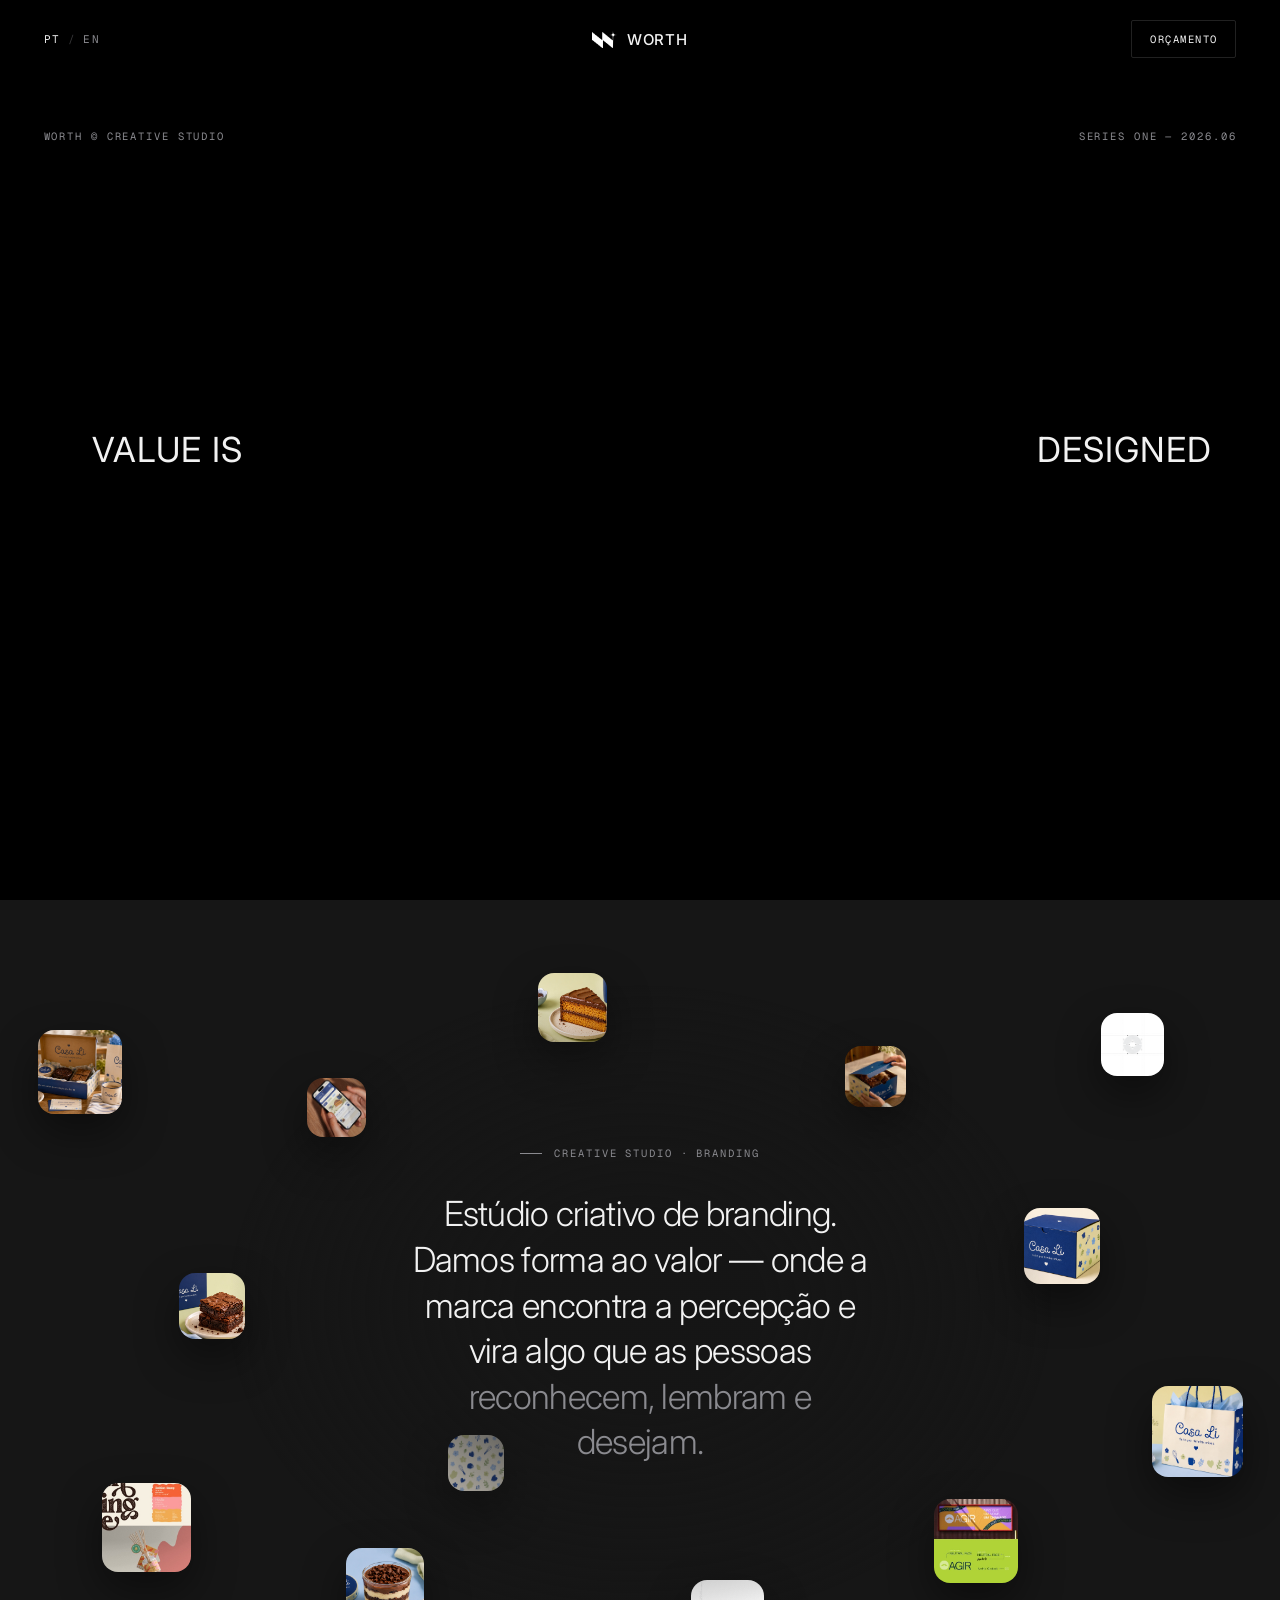
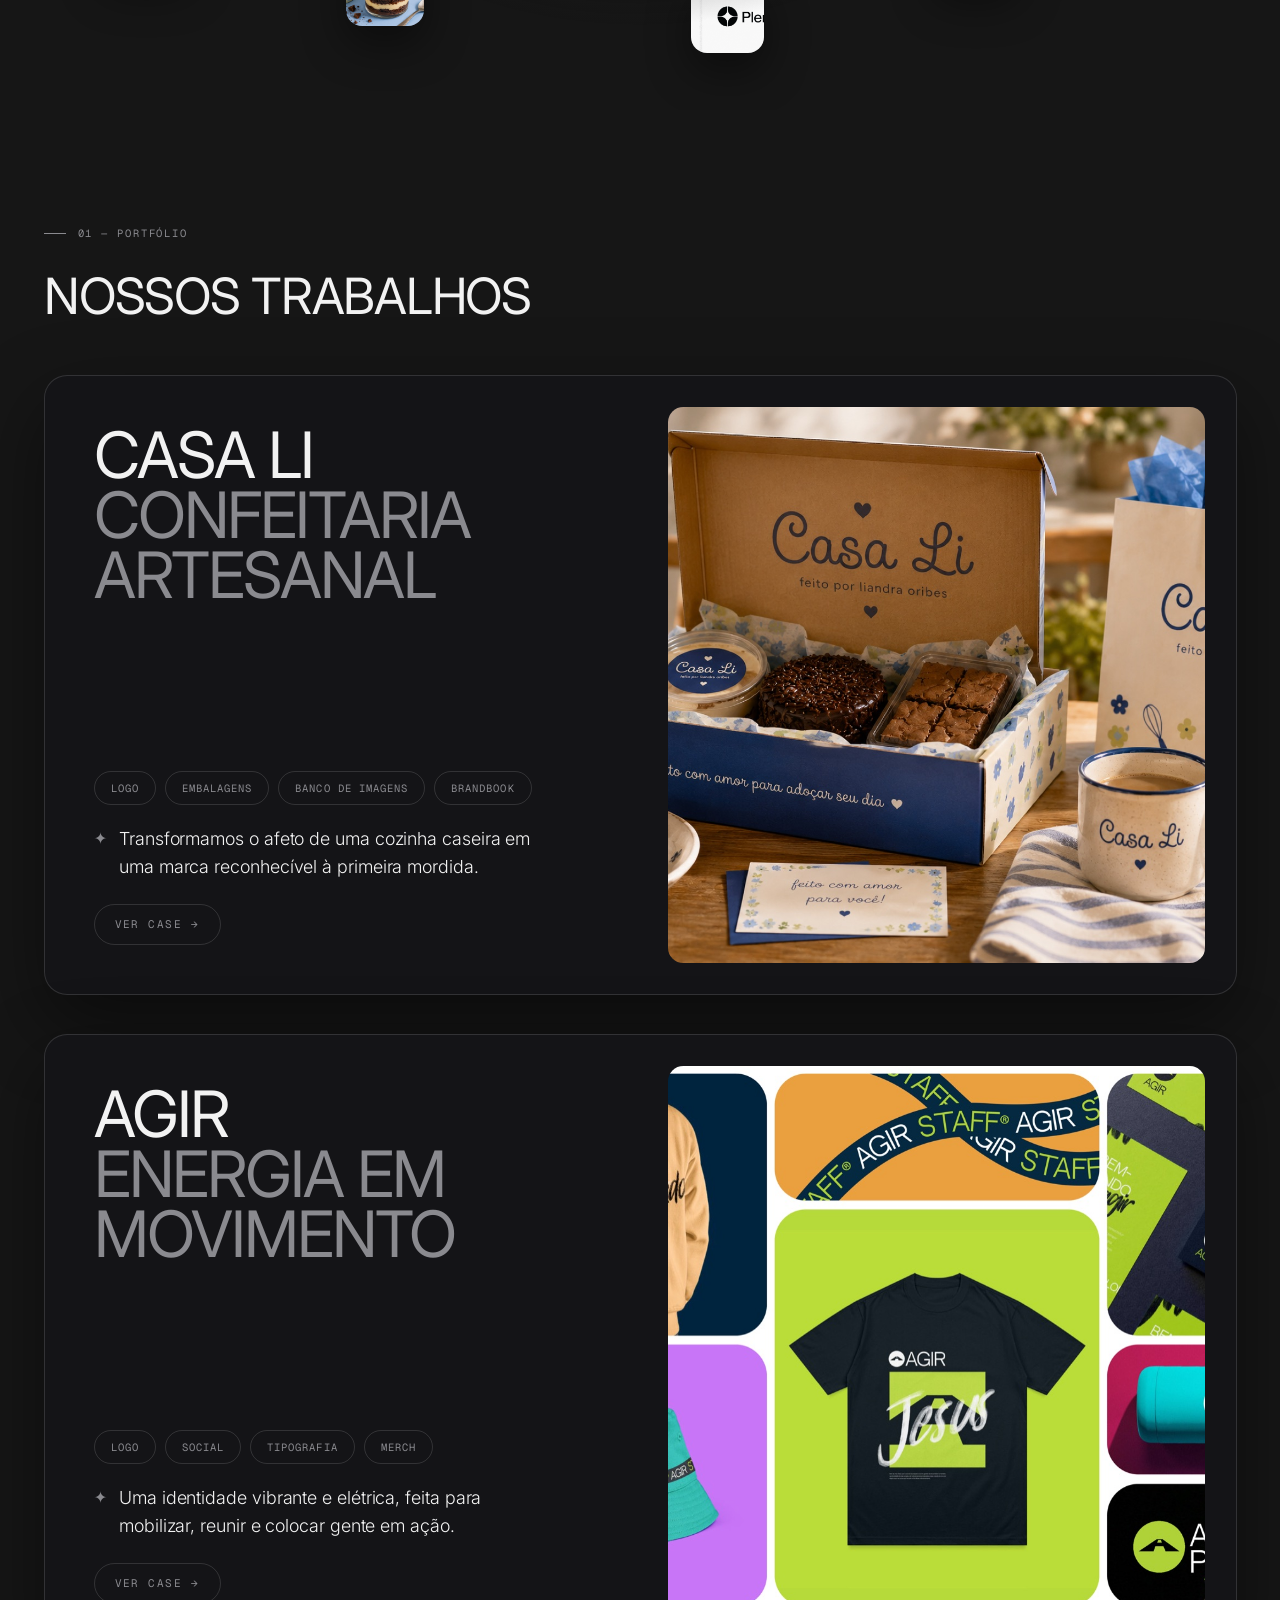
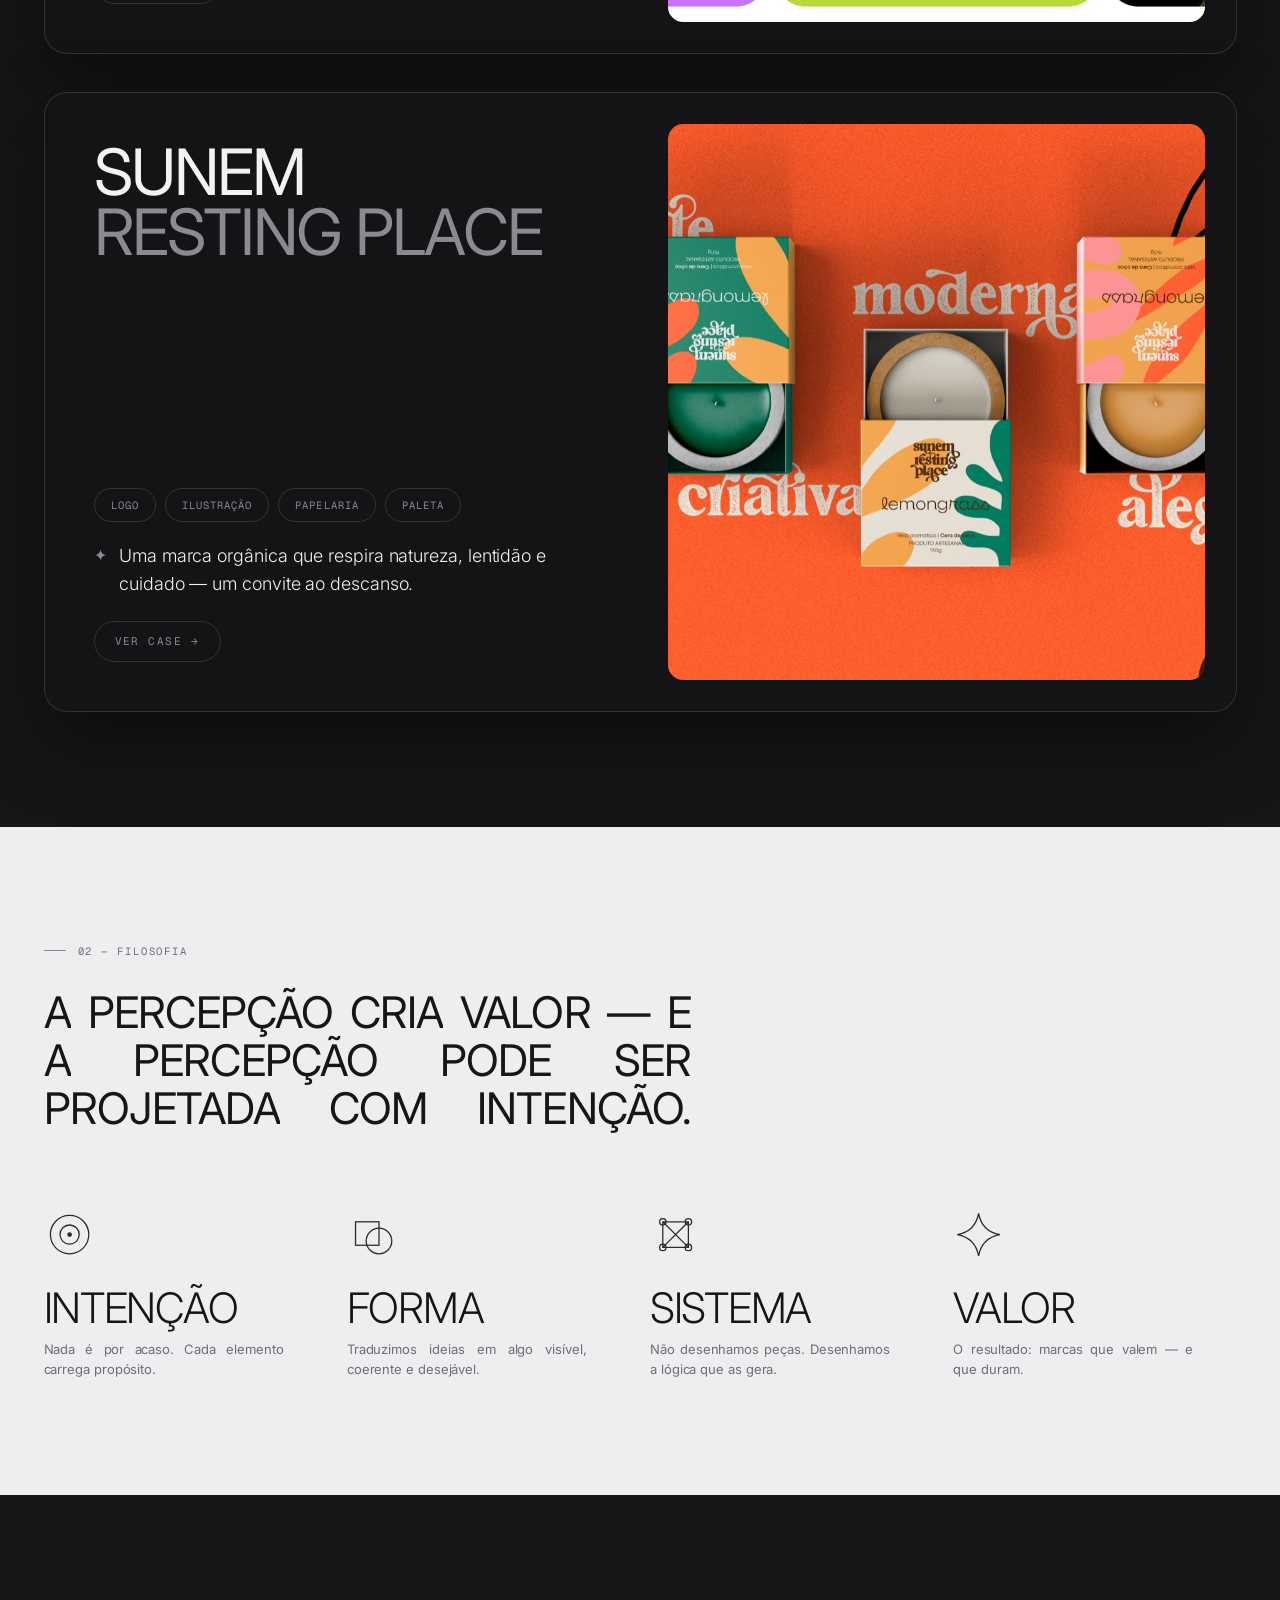
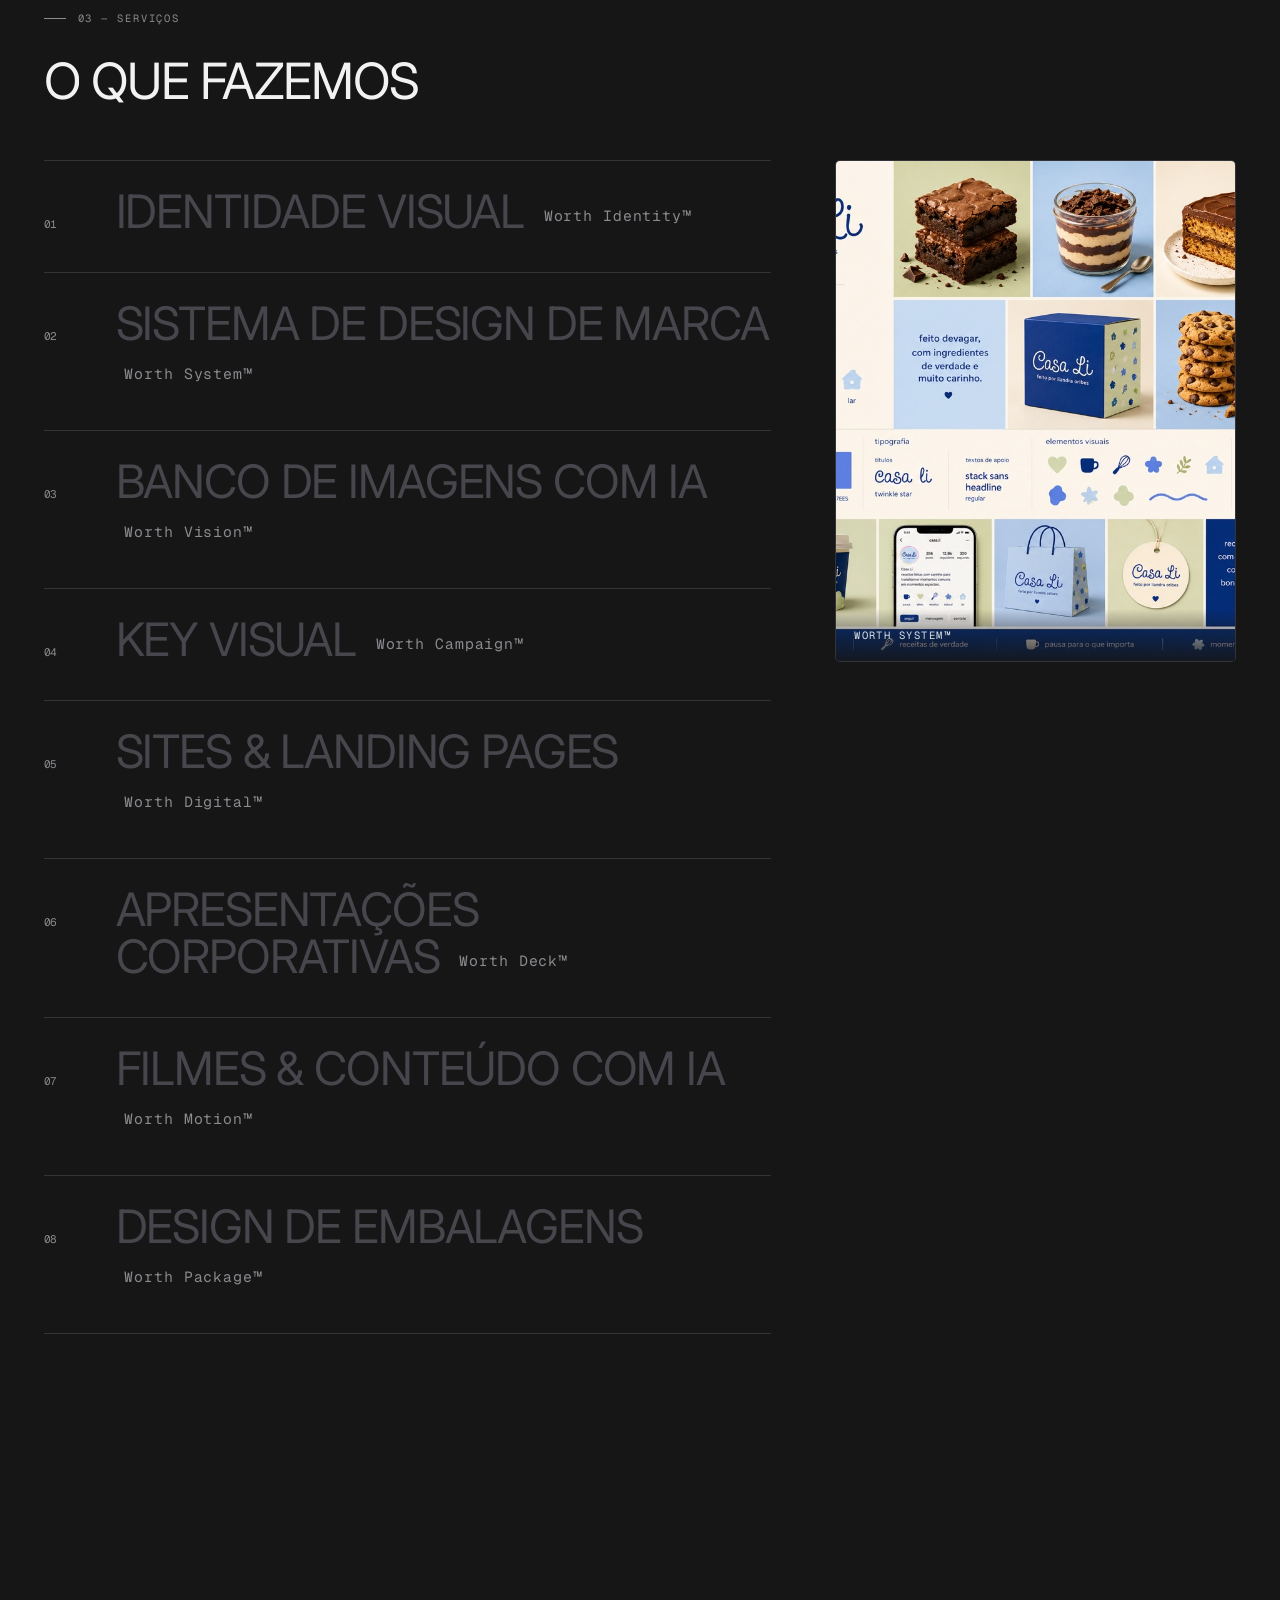
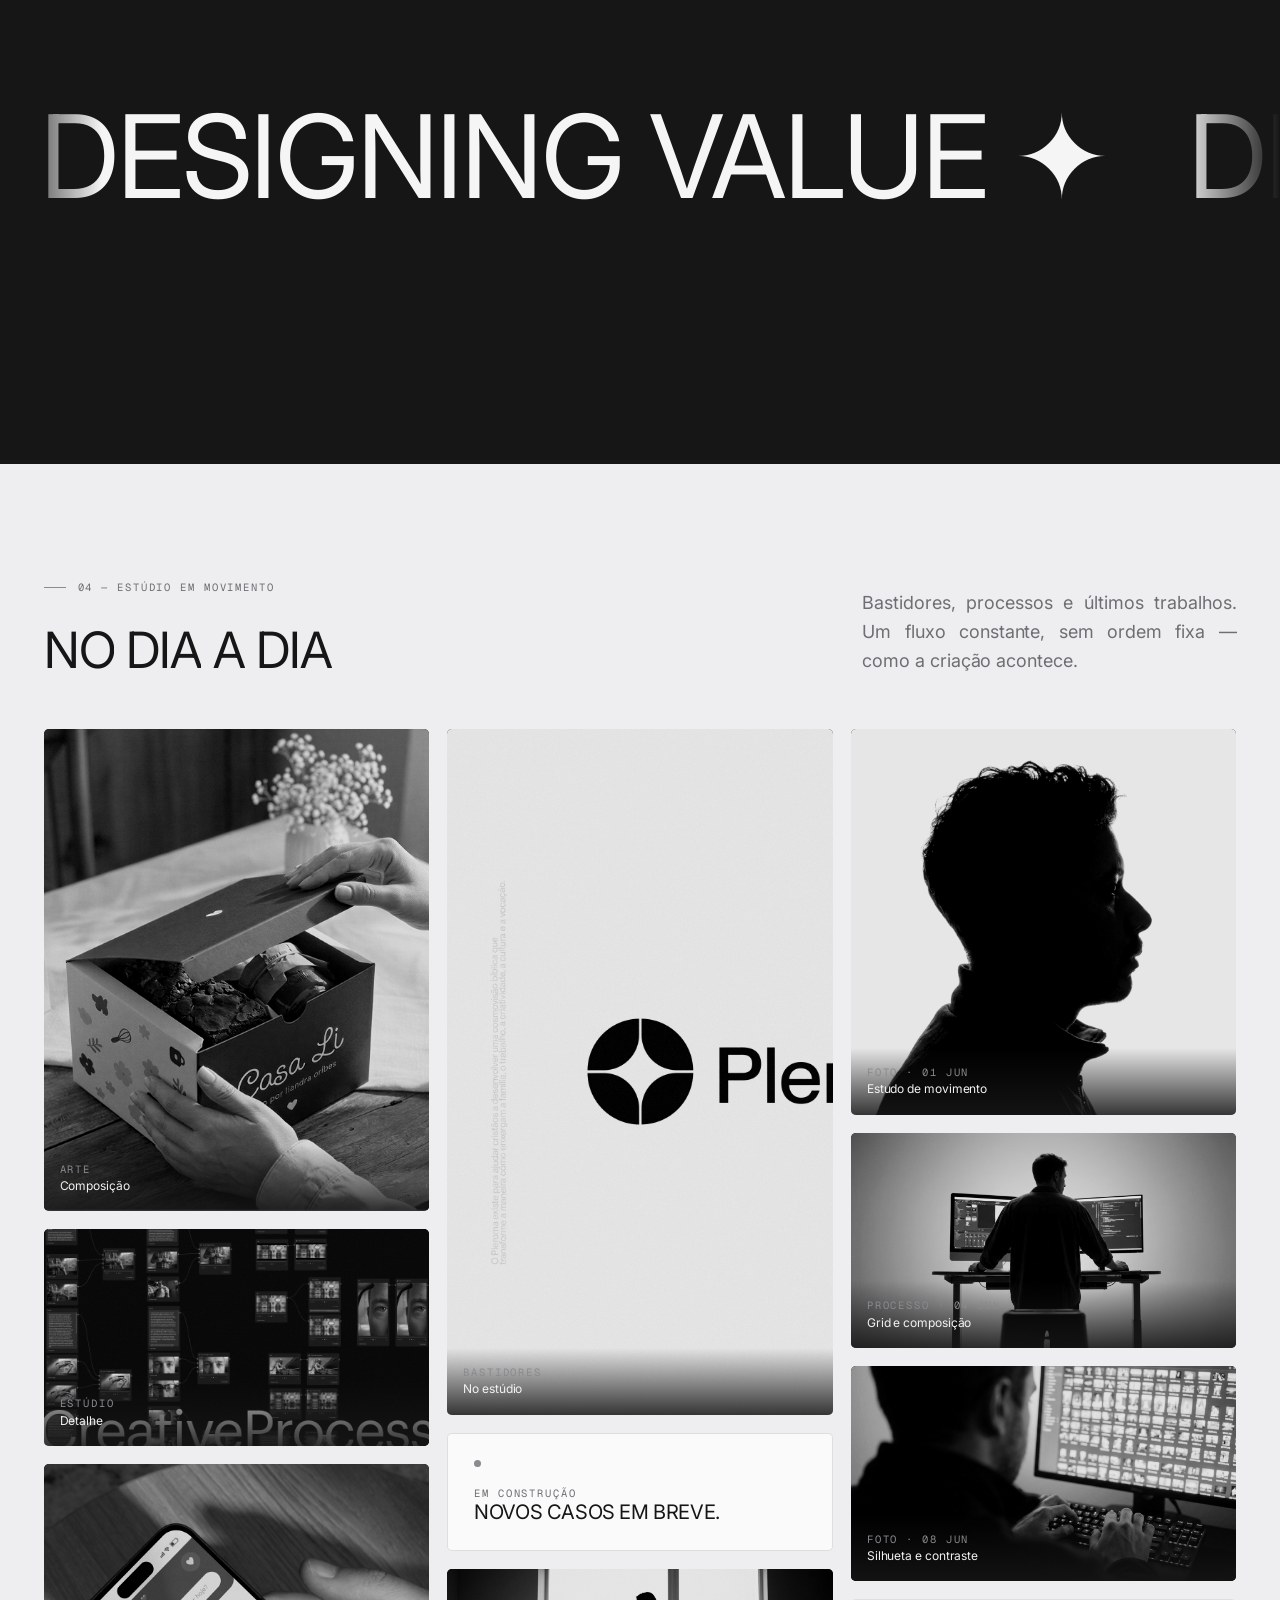
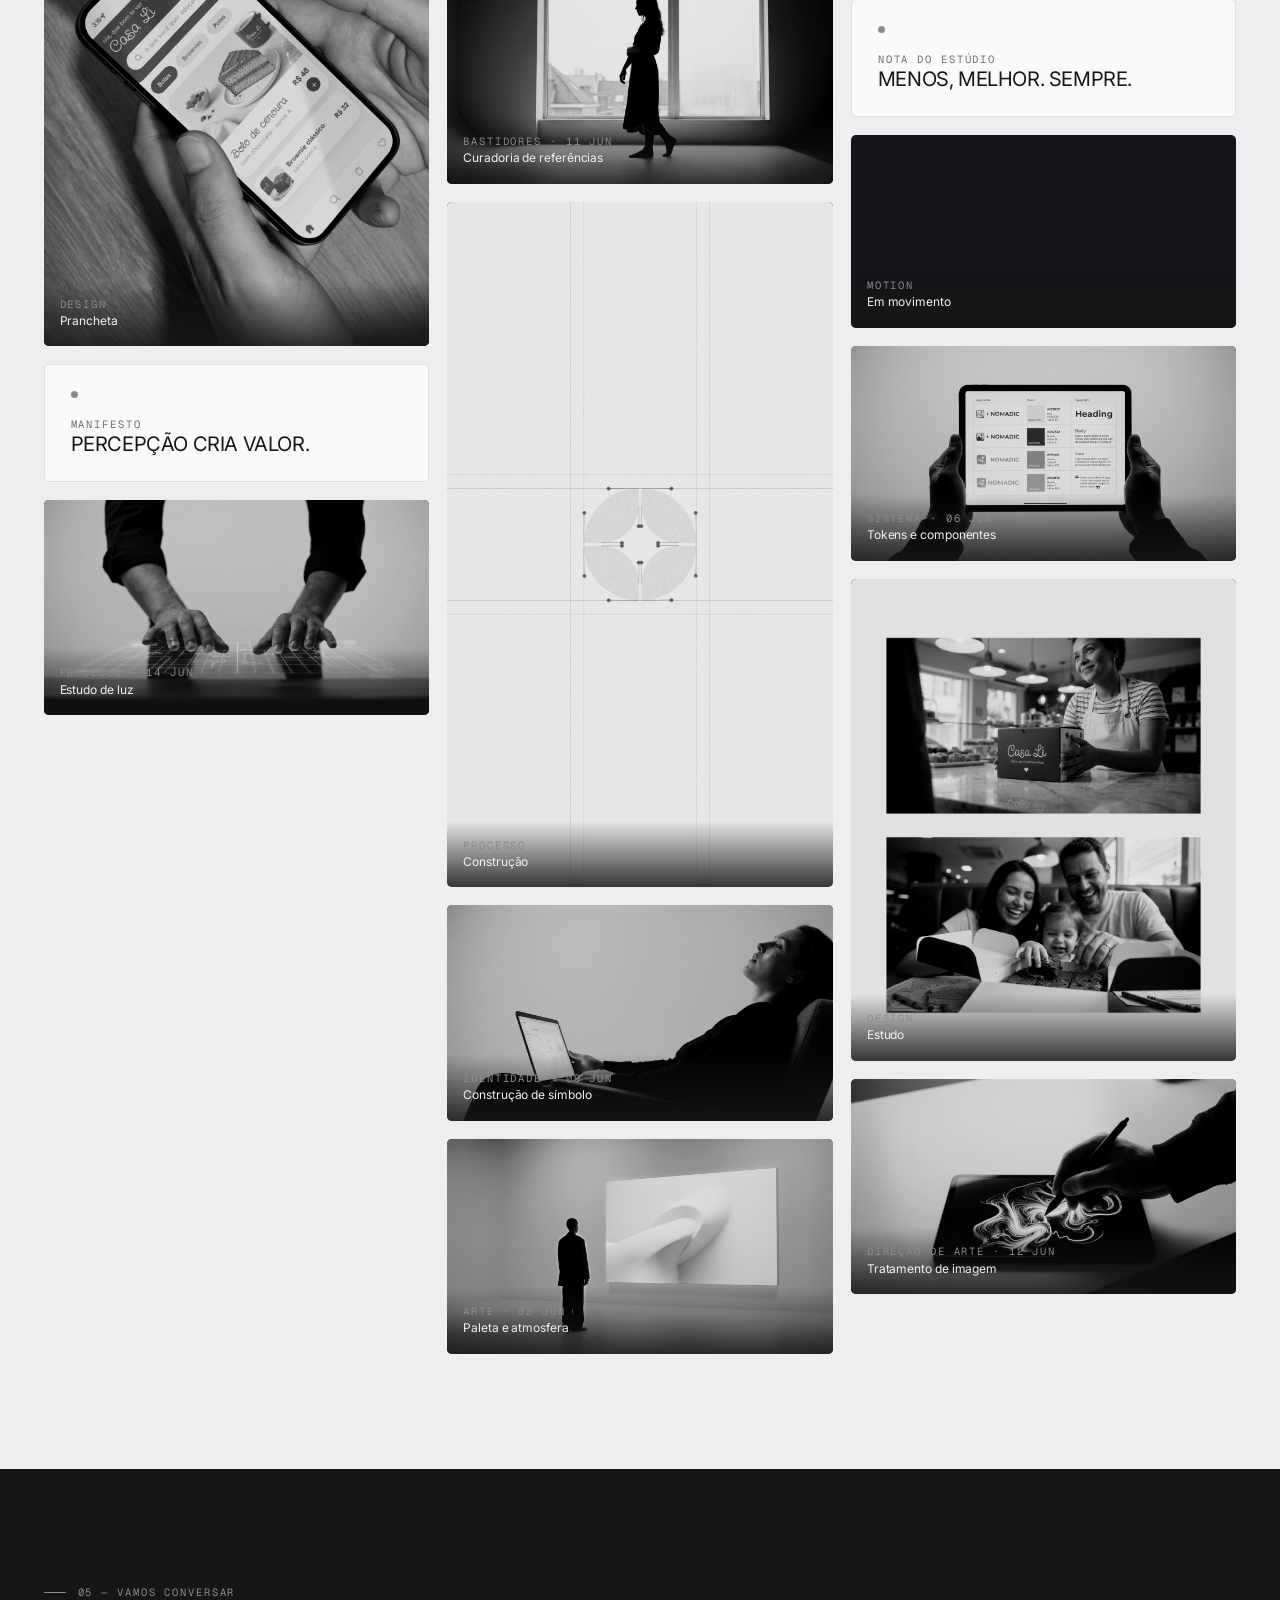
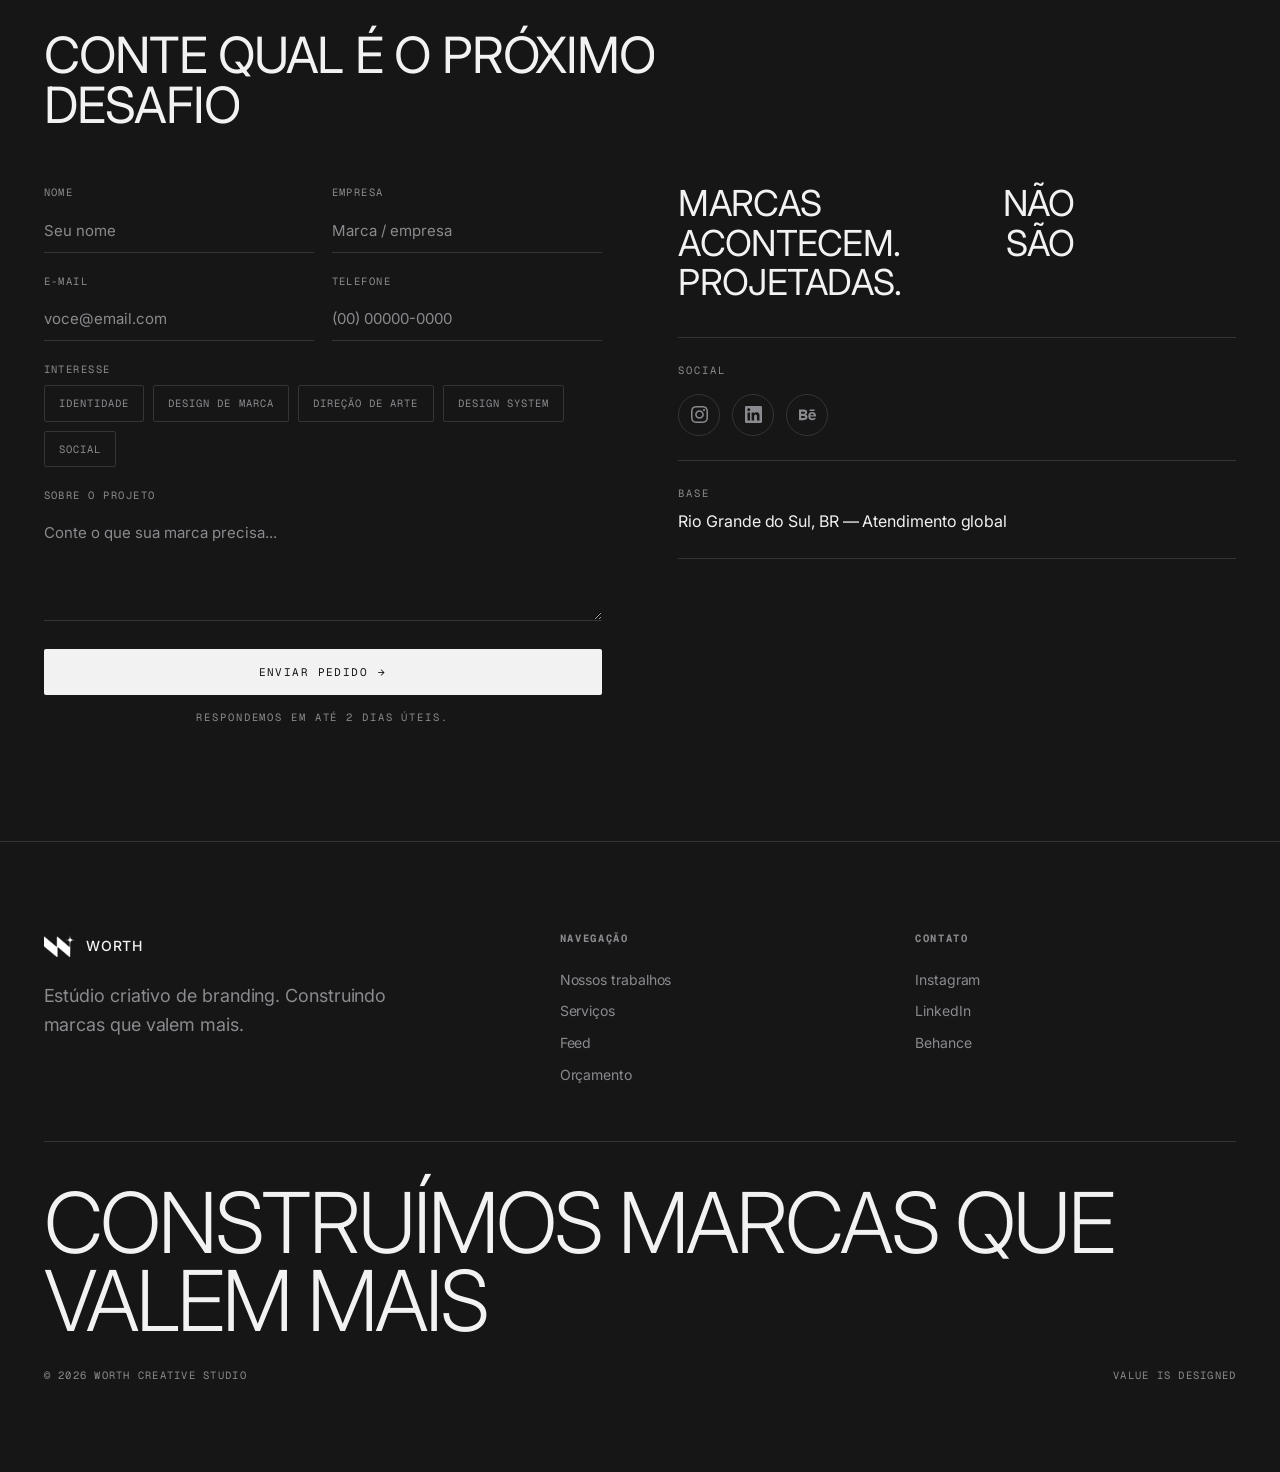
==== commit 44be9c29: "Instala Google Analytics 4 (G-2HPTV4CGE3) em todas as paginas Adiciona o snippet gtag.js no <head> d" ====
--- a/index.html
+++ b/index.html
@@ -2,6 +2,14 @@
 <html lang="pt-BR">
 <head>
 <meta charset="UTF-8">
+<!-- Google tag (gtag.js) -->
+<script async src="https://www.googletagmanager.com/gtag/js?id=G-2HPTV4CGE3"></script>
+<script>
+  window.dataLayer = window.dataLayer || [];
+  function gtag(){dataLayer.push(arguments);}
+  gtag('js', new Date());
+  gtag('config', 'G-2HPTV4CGE3');
+</script>
 <meta name="viewport" content="width=device-width, initial-scale=1.0">
 <title>Worth — Construímos marcas que valem mais</title>
 <meta name="description" content="Worth é um estúdio criativo de branding. Construímos marcas que valem mais.">
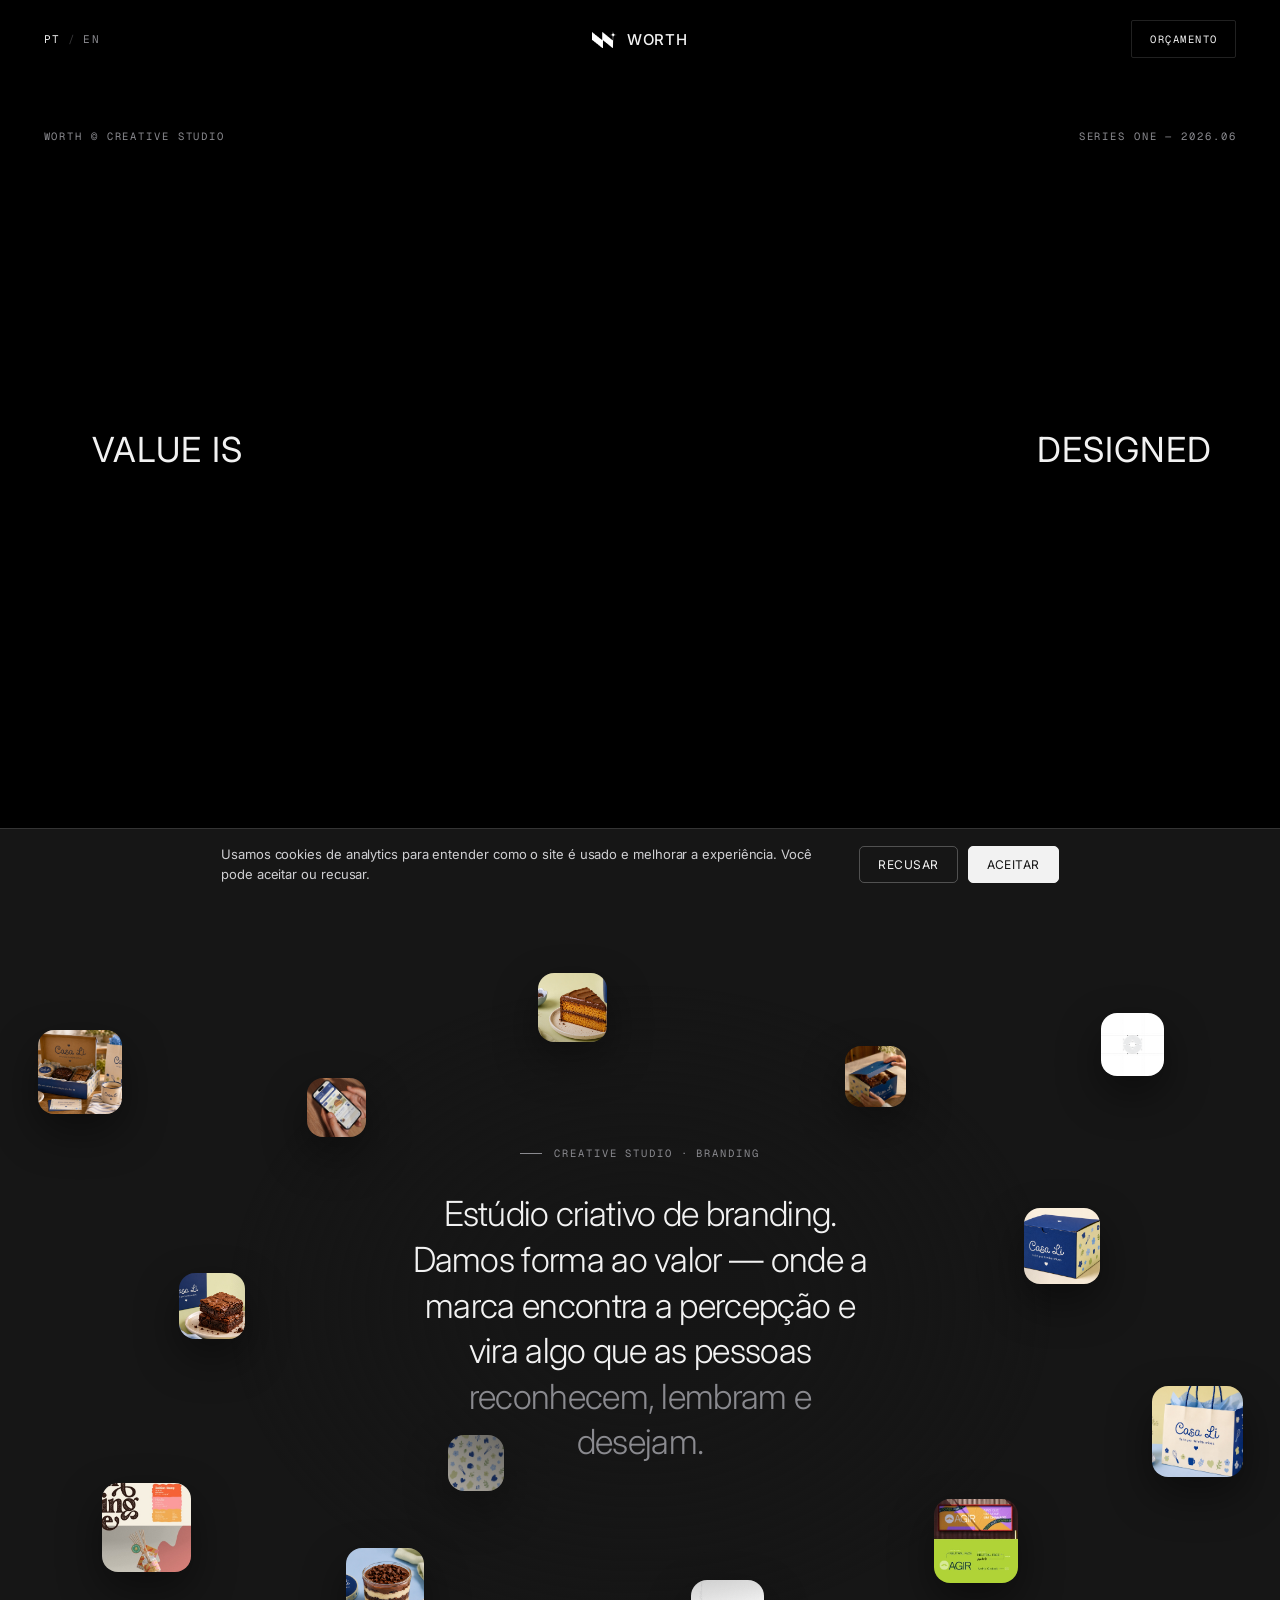
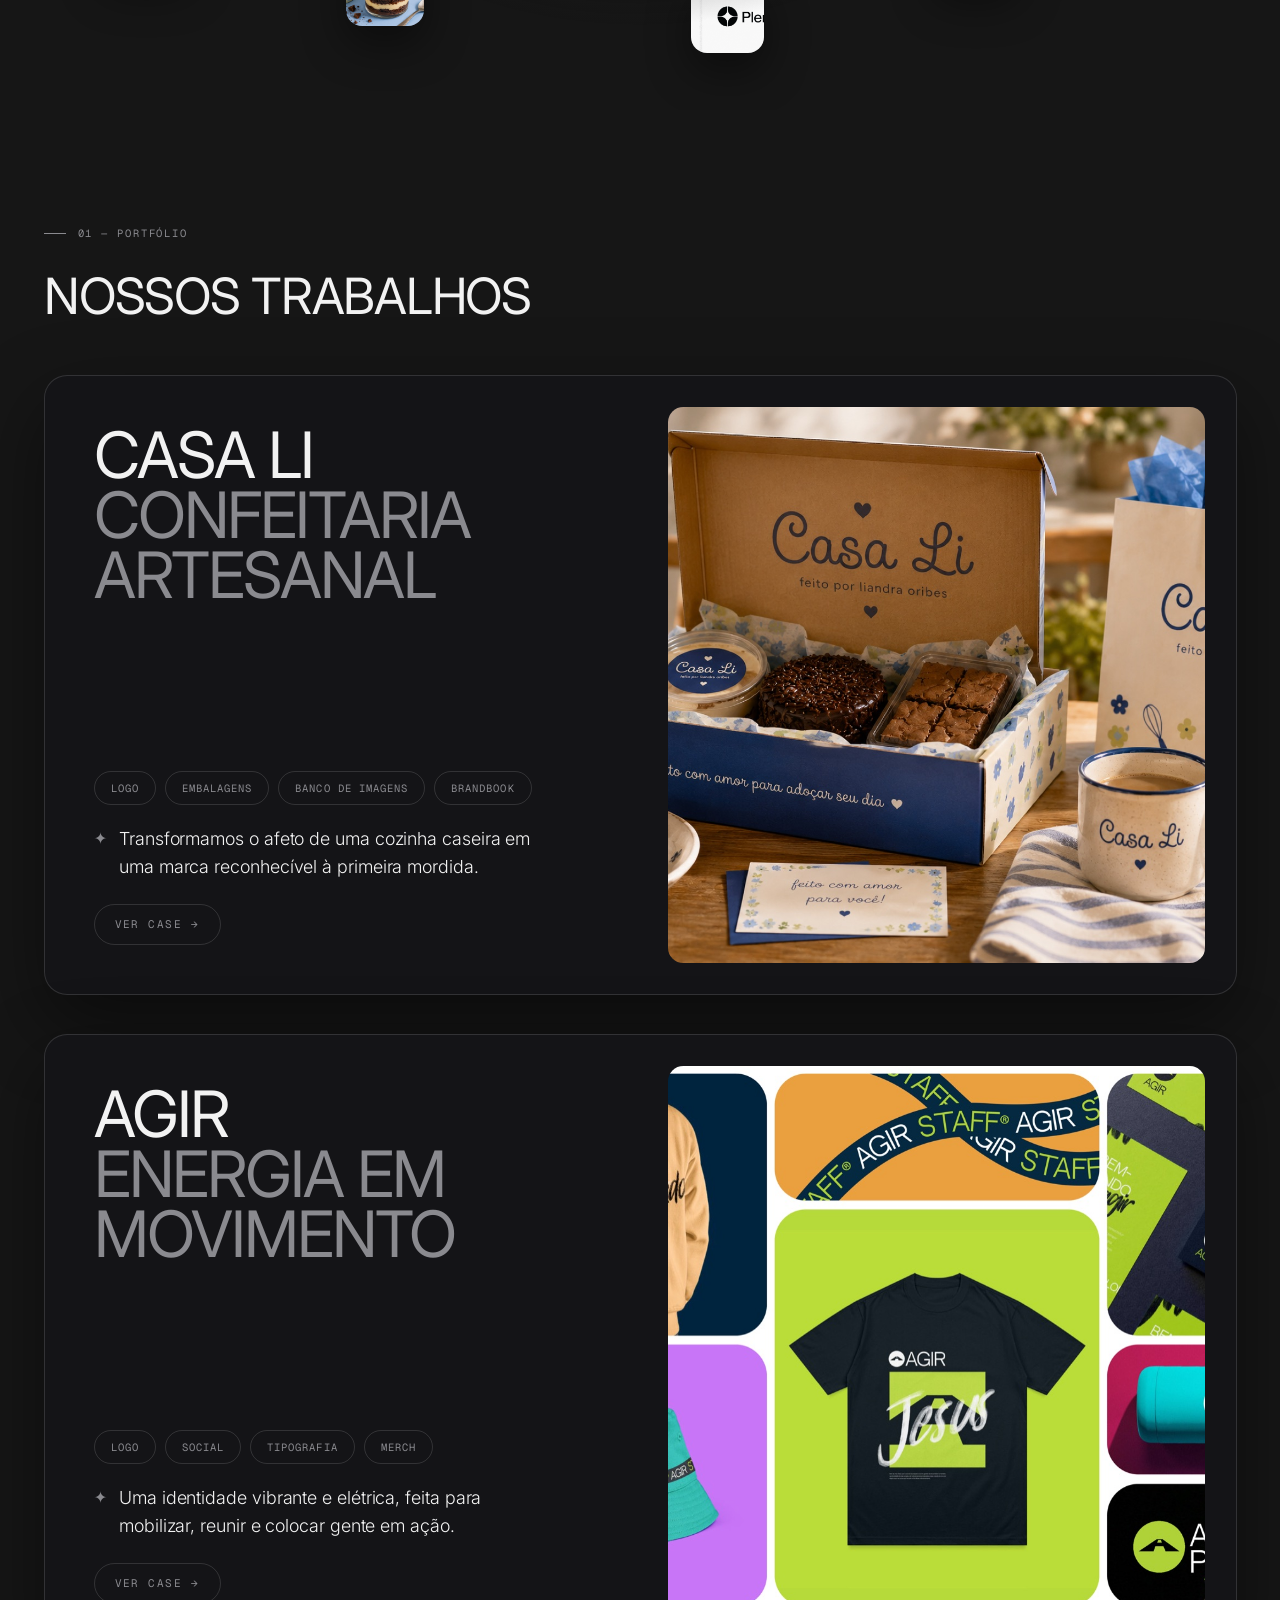
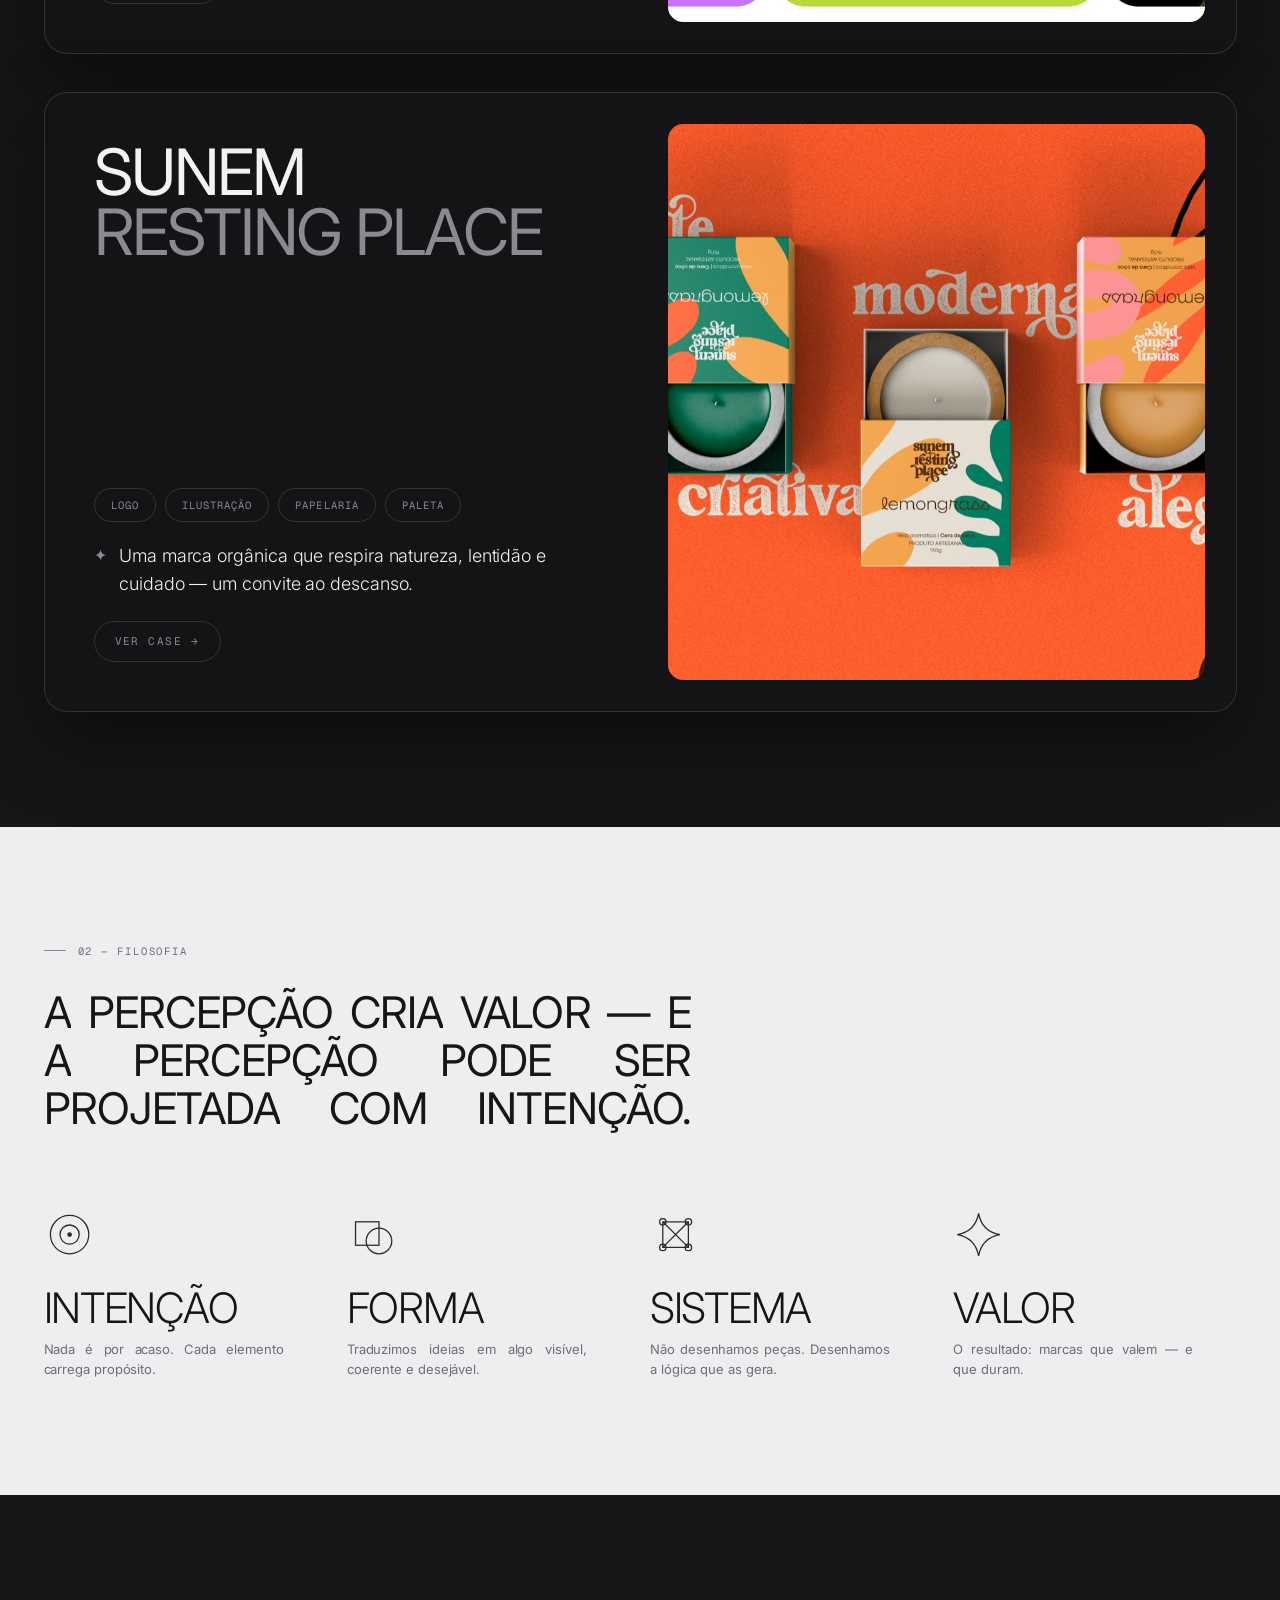
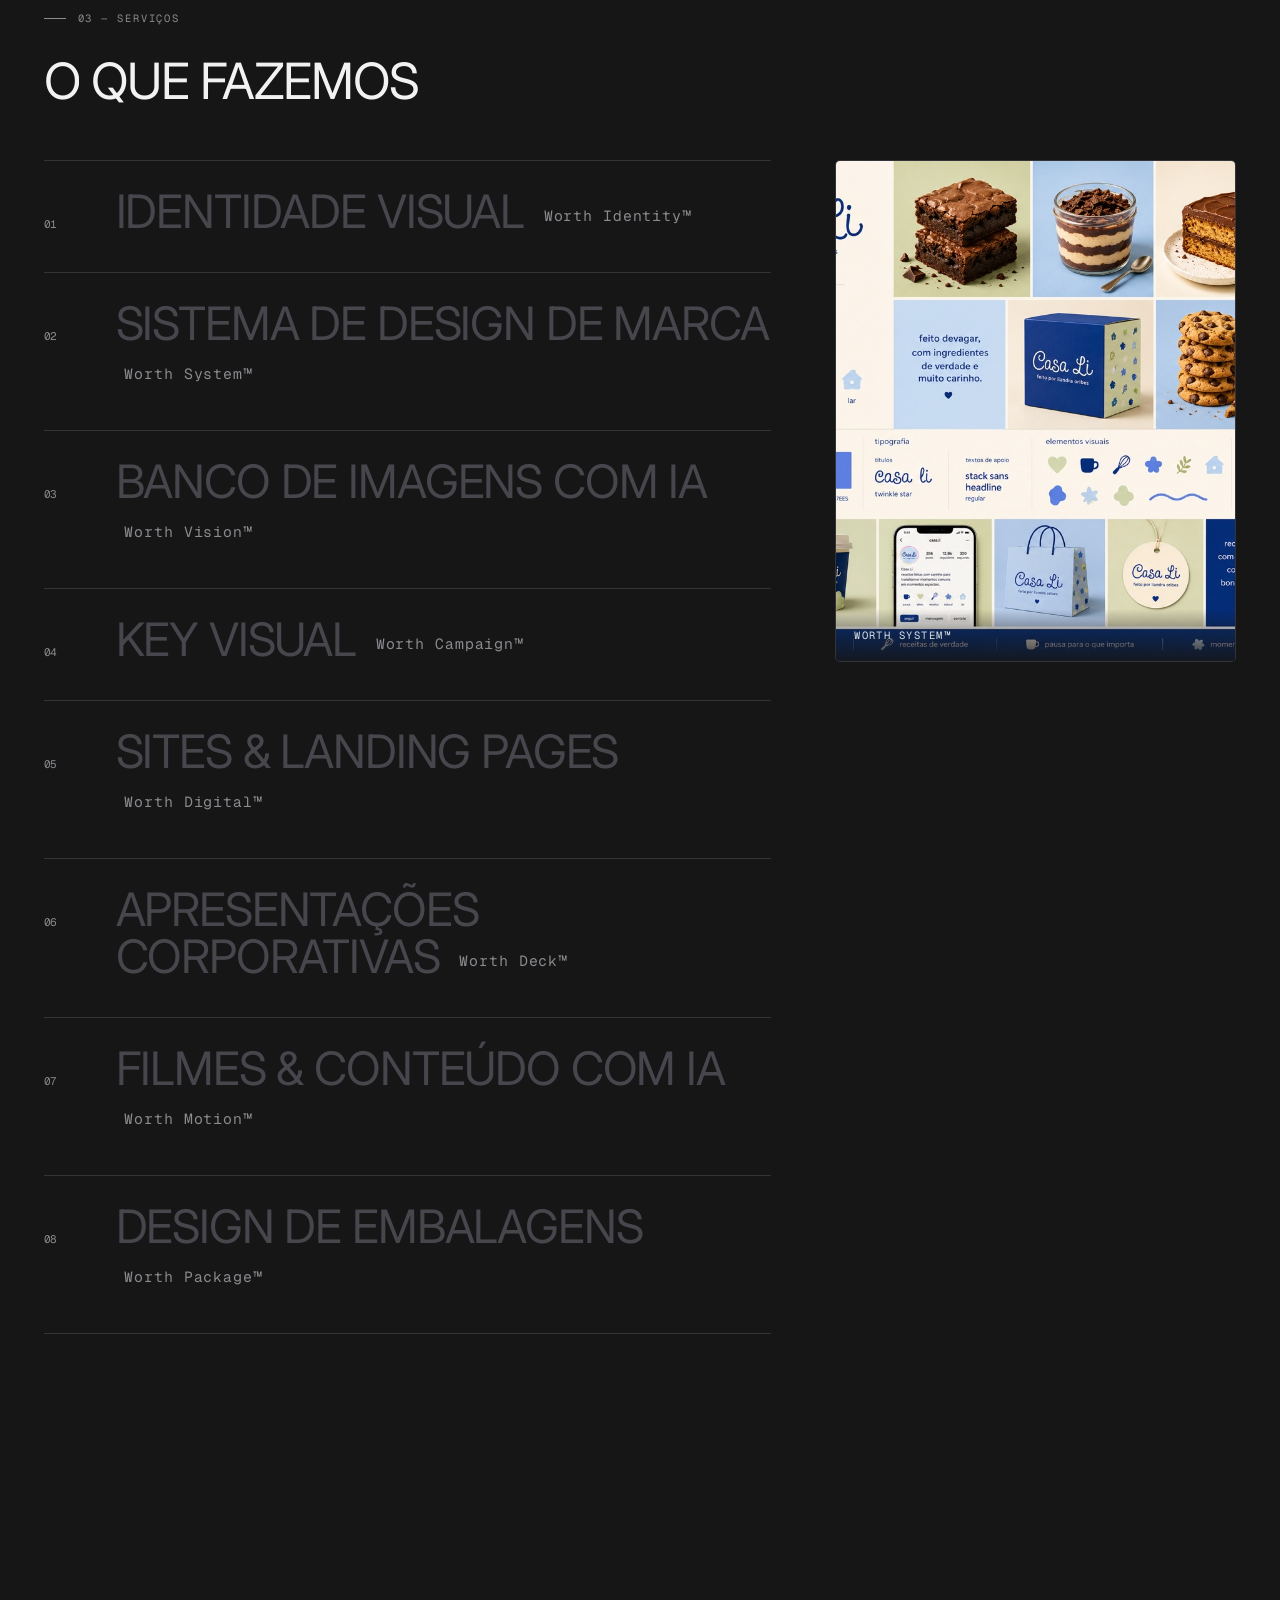
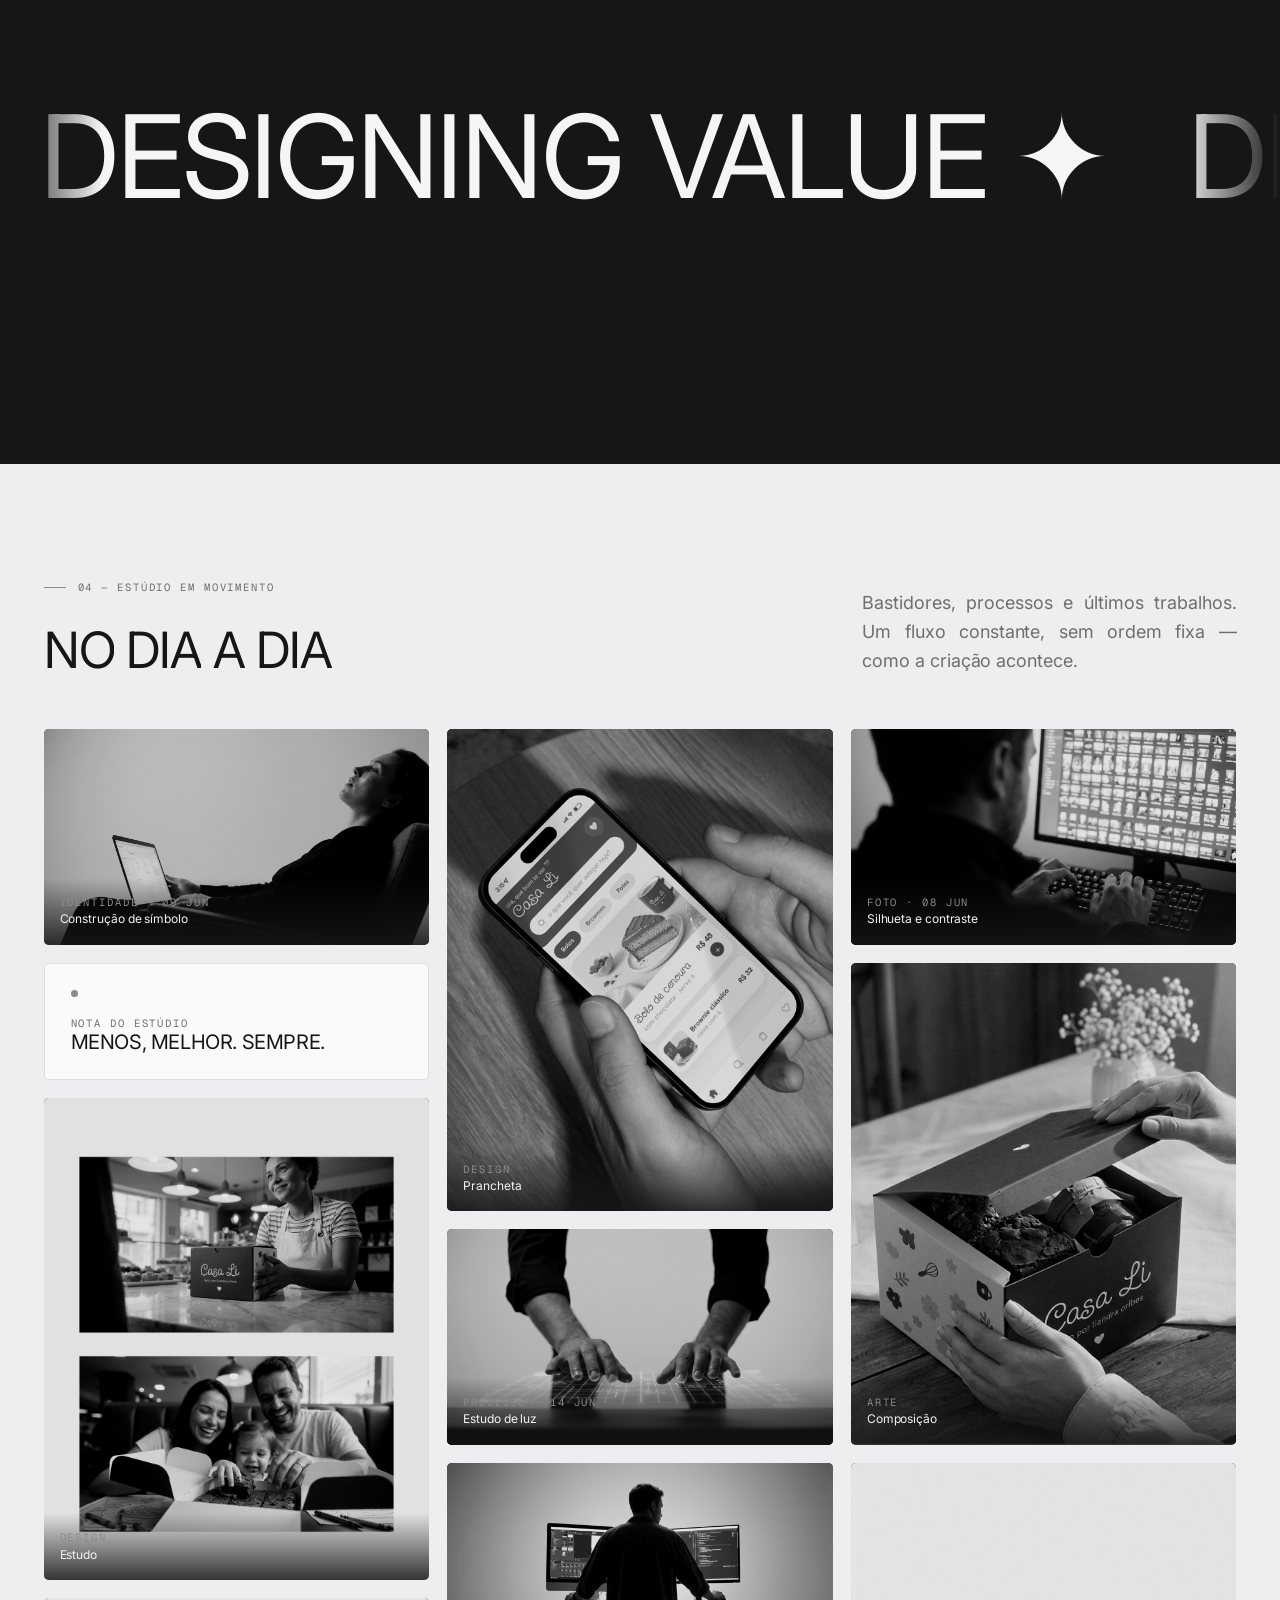
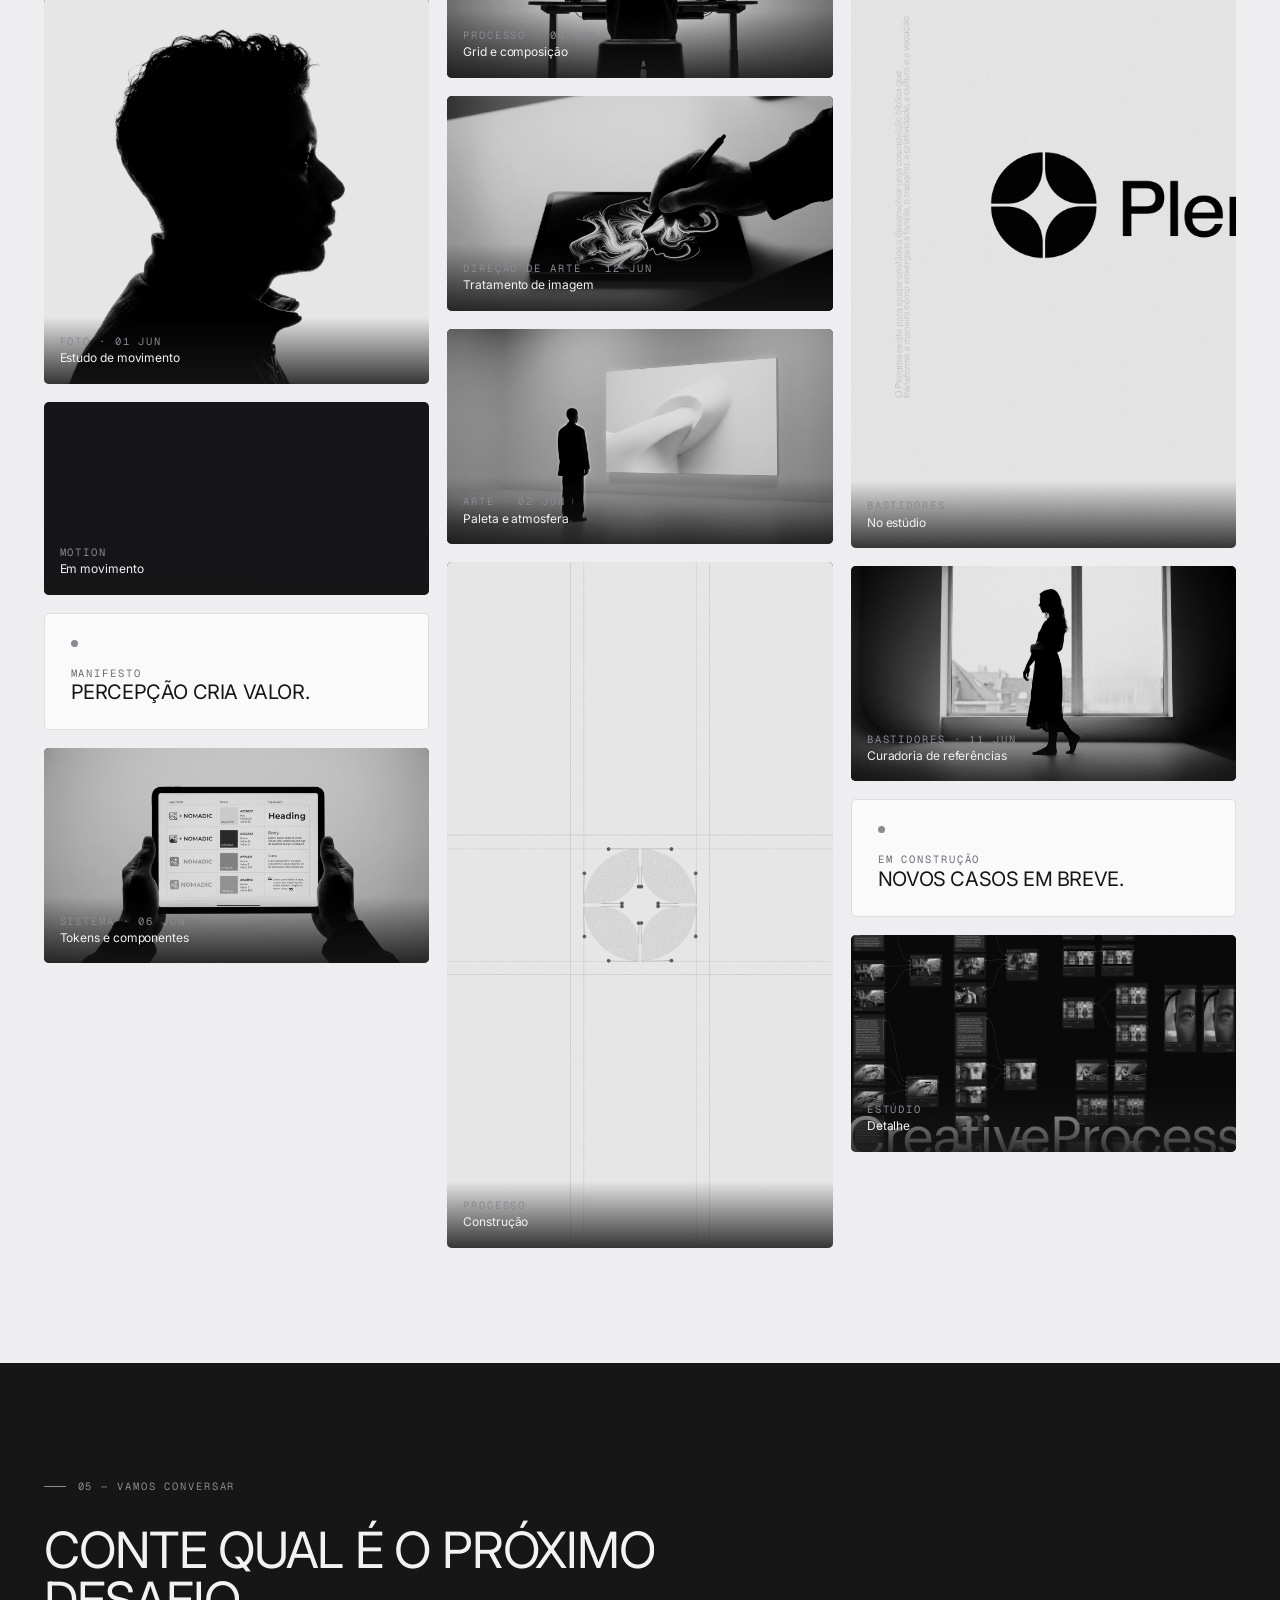
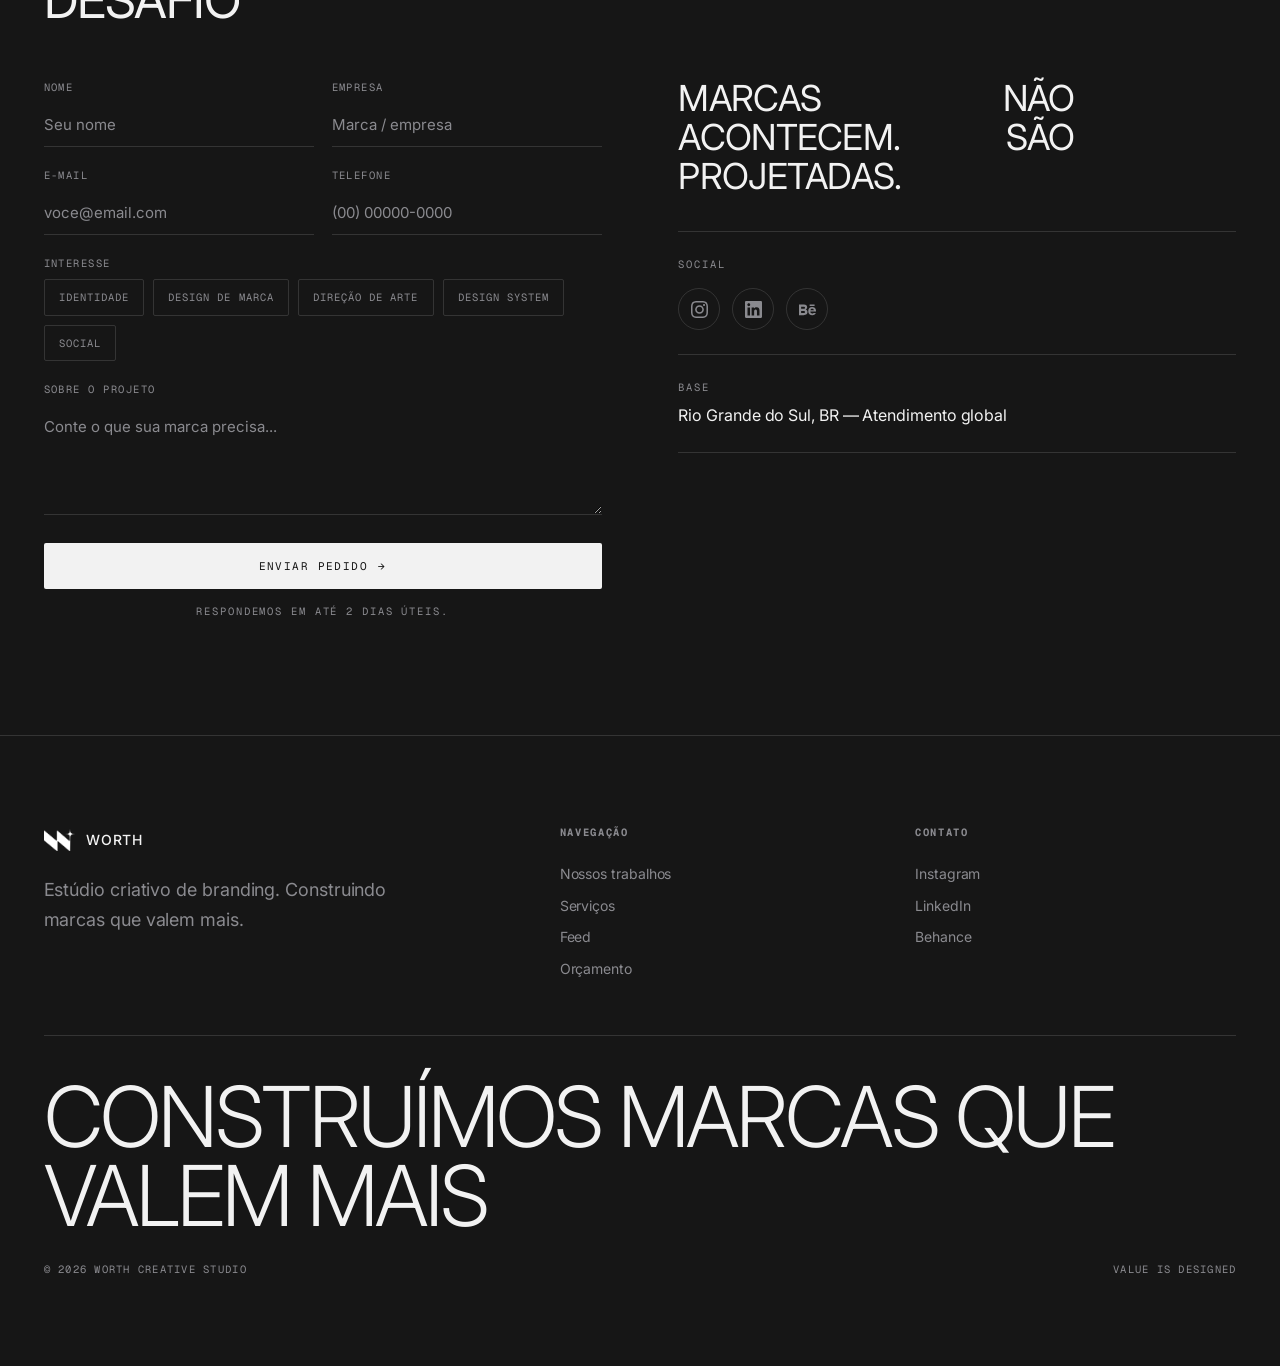
==== commit 6a096a81: "Banner de cookies + Consent Mode v2 no GA4 Adiciona js/consent.js (banner discreto no estilo da marc" ====
--- a/index.html
+++ b/index.html
@@ -8,8 +8,11 @@
   window.dataLayer = window.dataLayer || [];
   function gtag(){dataLayer.push(arguments);}
   gtag('js', new Date());
+  gtag('consent', 'default', { analytics_storage: 'denied' });
+  try { if (localStorage.getItem('worth-consent') === 'granted') gtag('consent', 'update', { analytics_storage: 'granted' }); } catch (e) {}
   gtag('config', 'G-2HPTV4CGE3');
 </script>
+<script src="js/consent.js?v=1" defer></script>
 <meta name="viewport" content="width=device-width, initial-scale=1.0">
 <title>Worth — Construímos marcas que valem mais</title>
 <meta name="description" content="Worth é um estúdio criativo de branding. Construímos marcas que valem mais.">
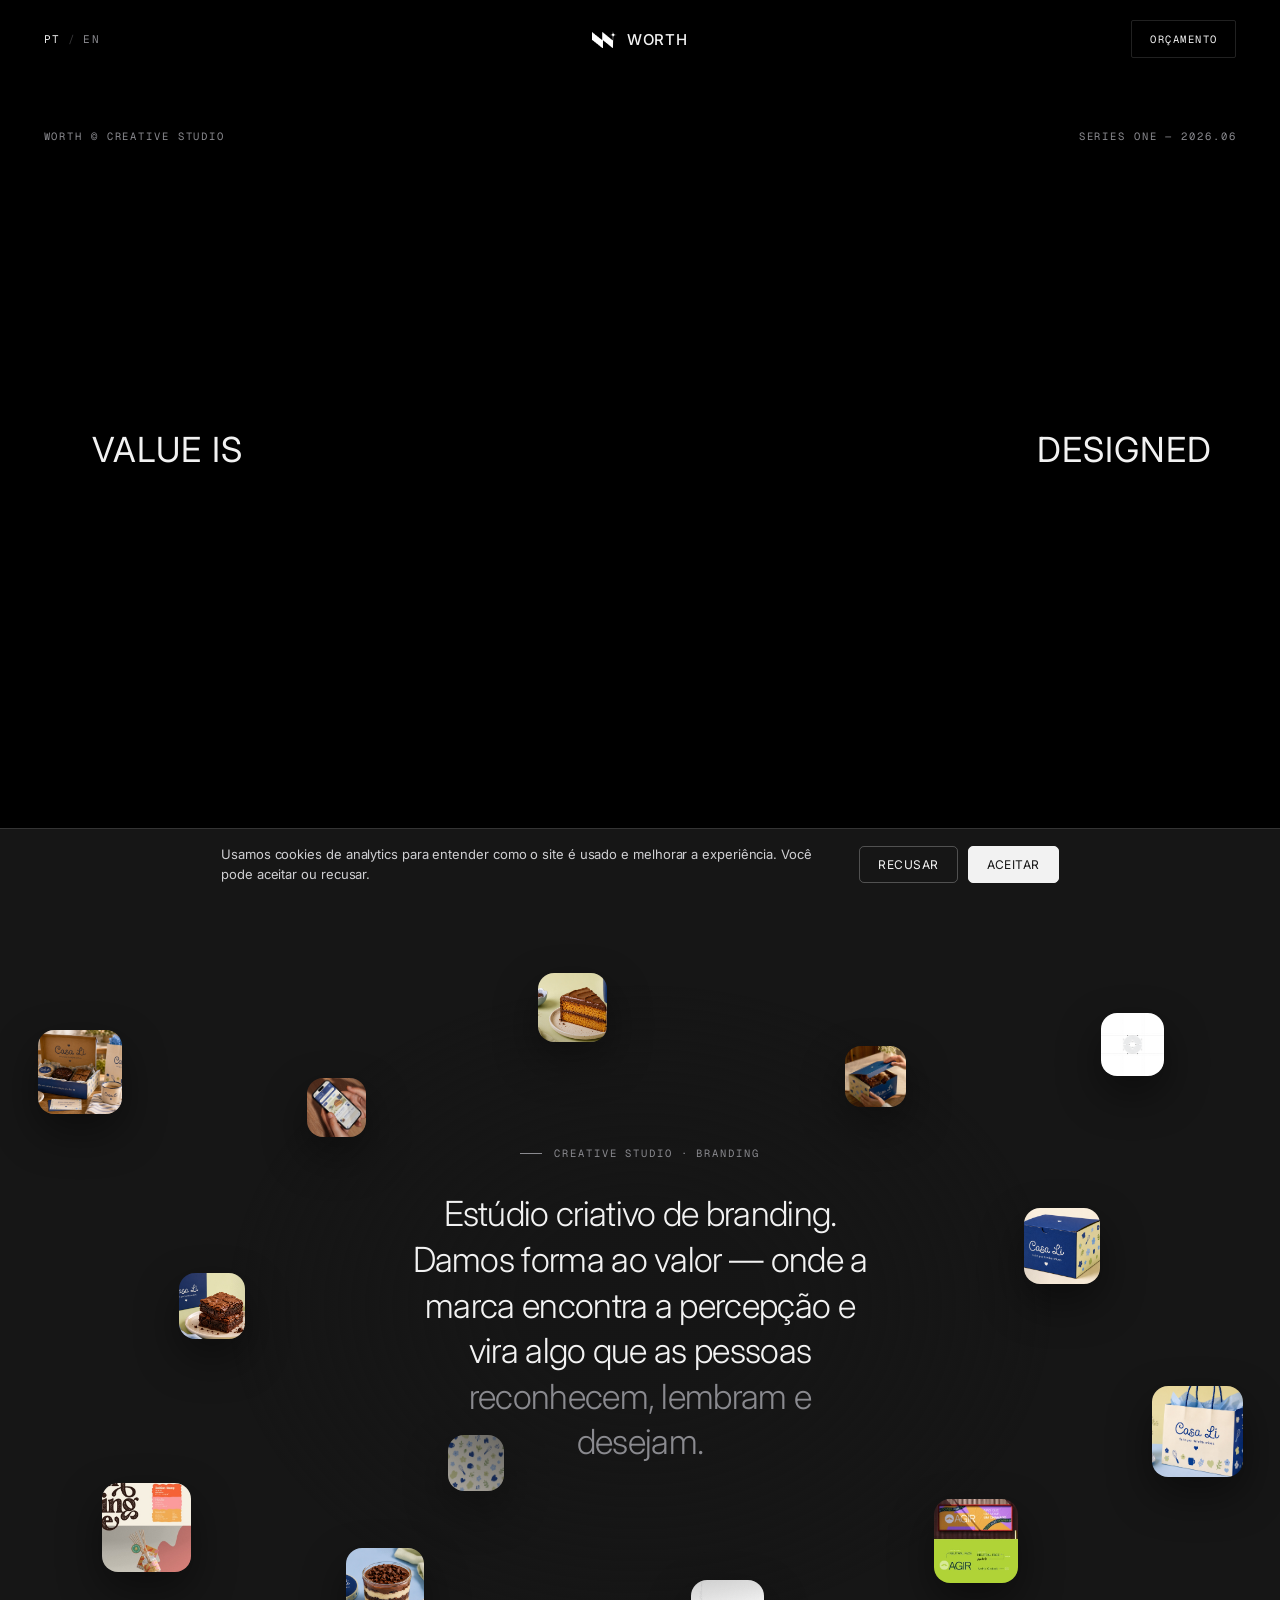
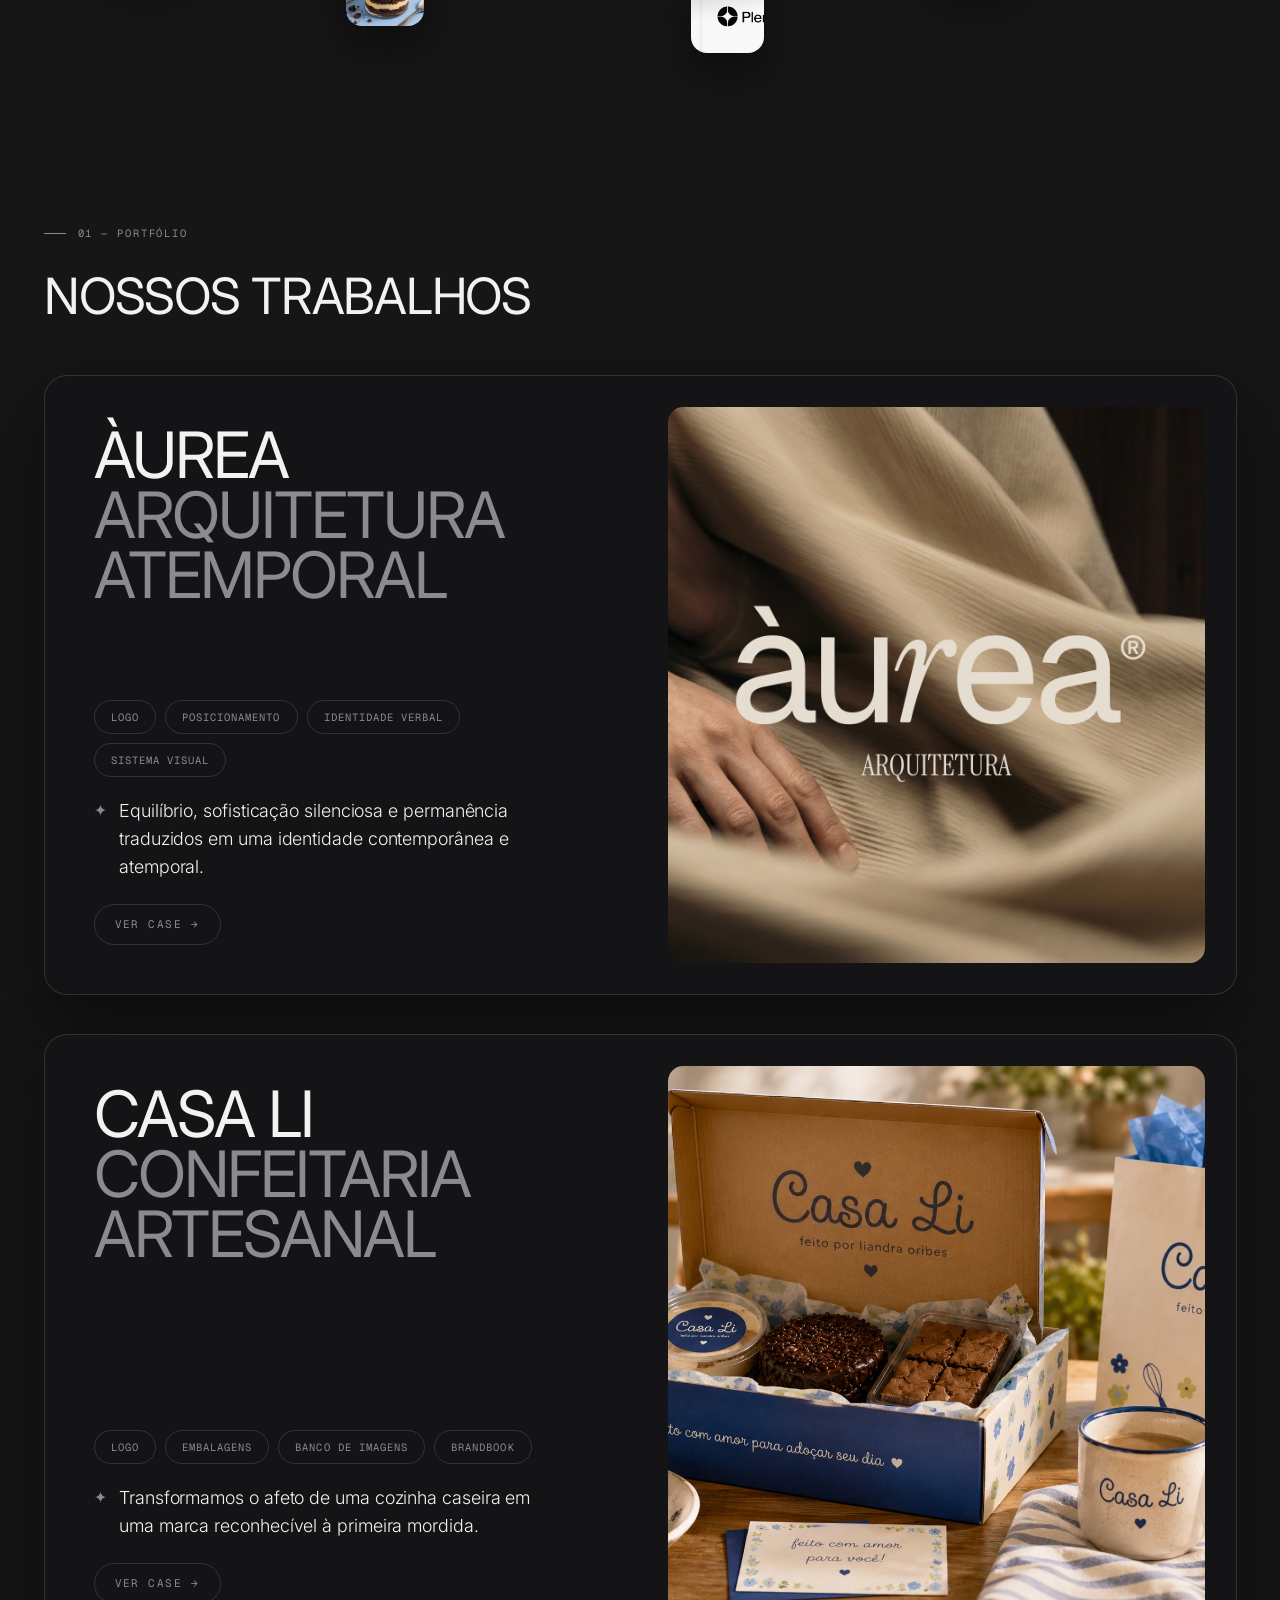
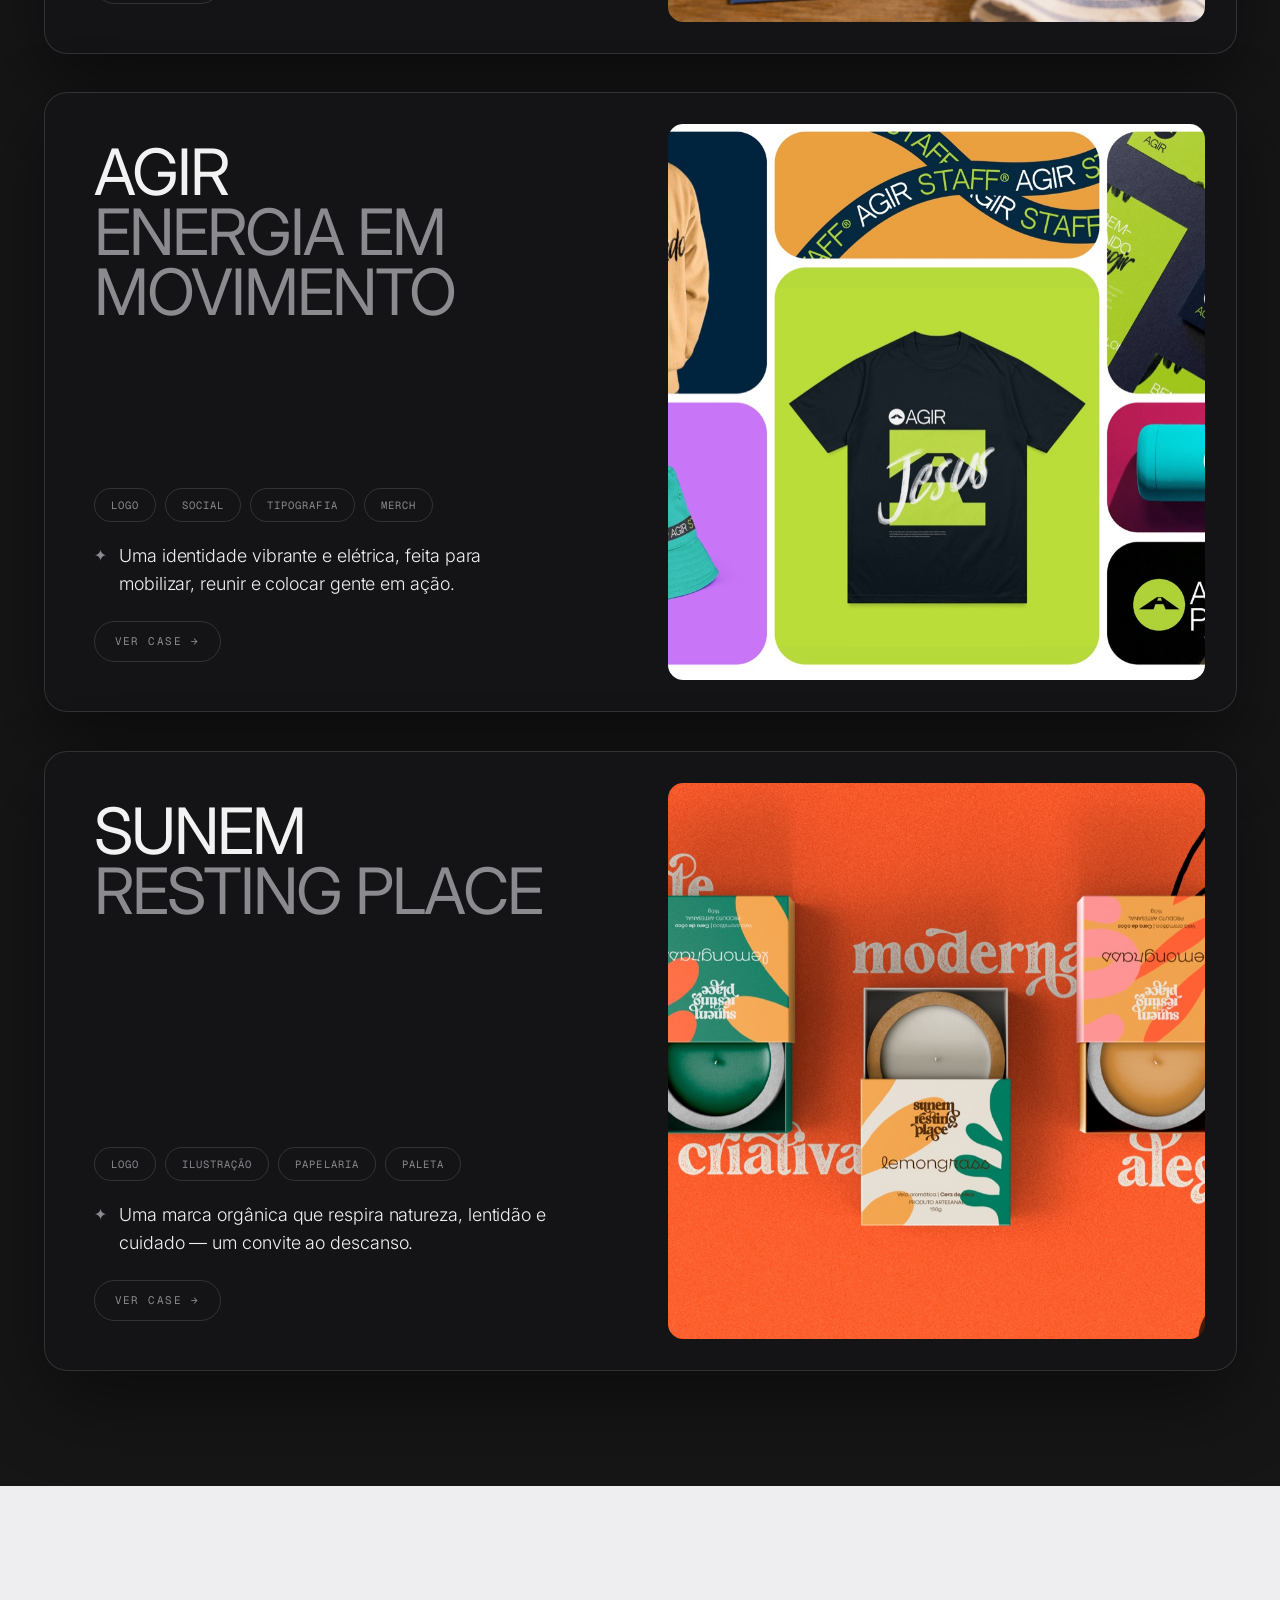
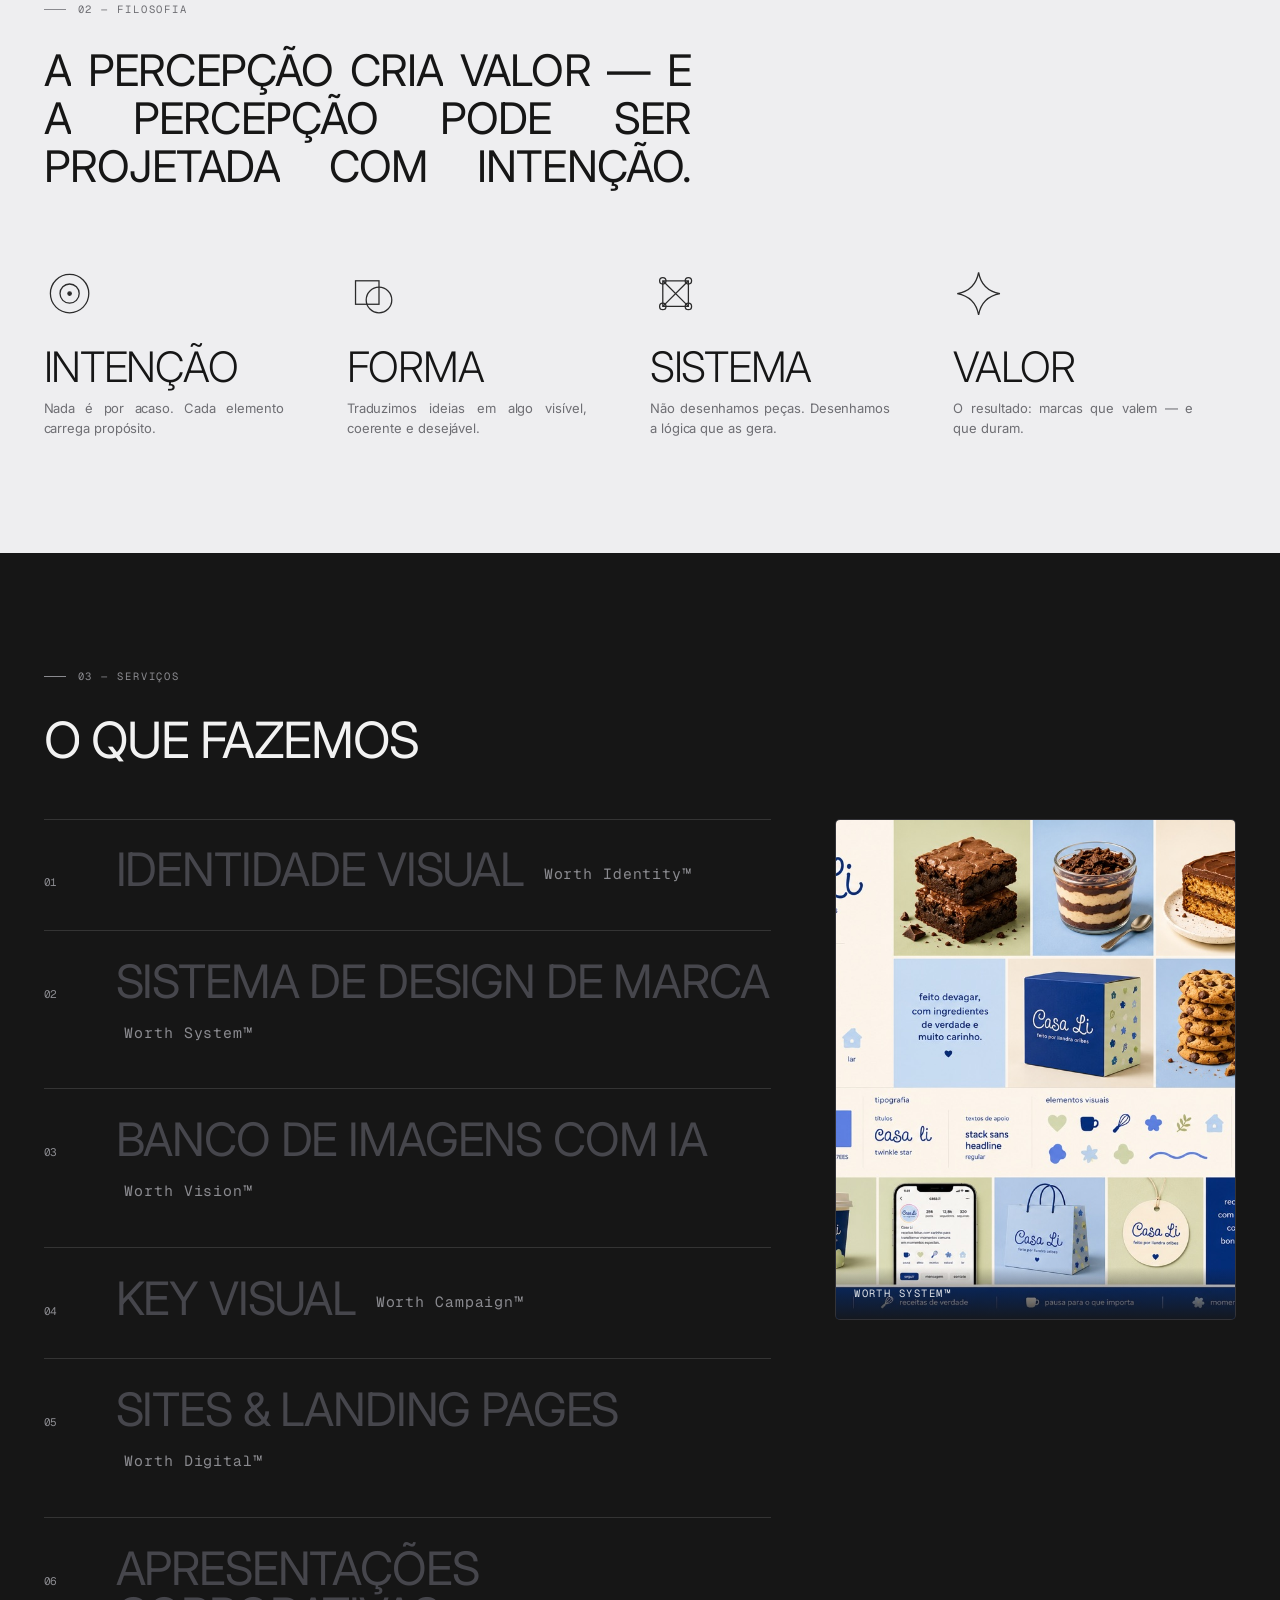
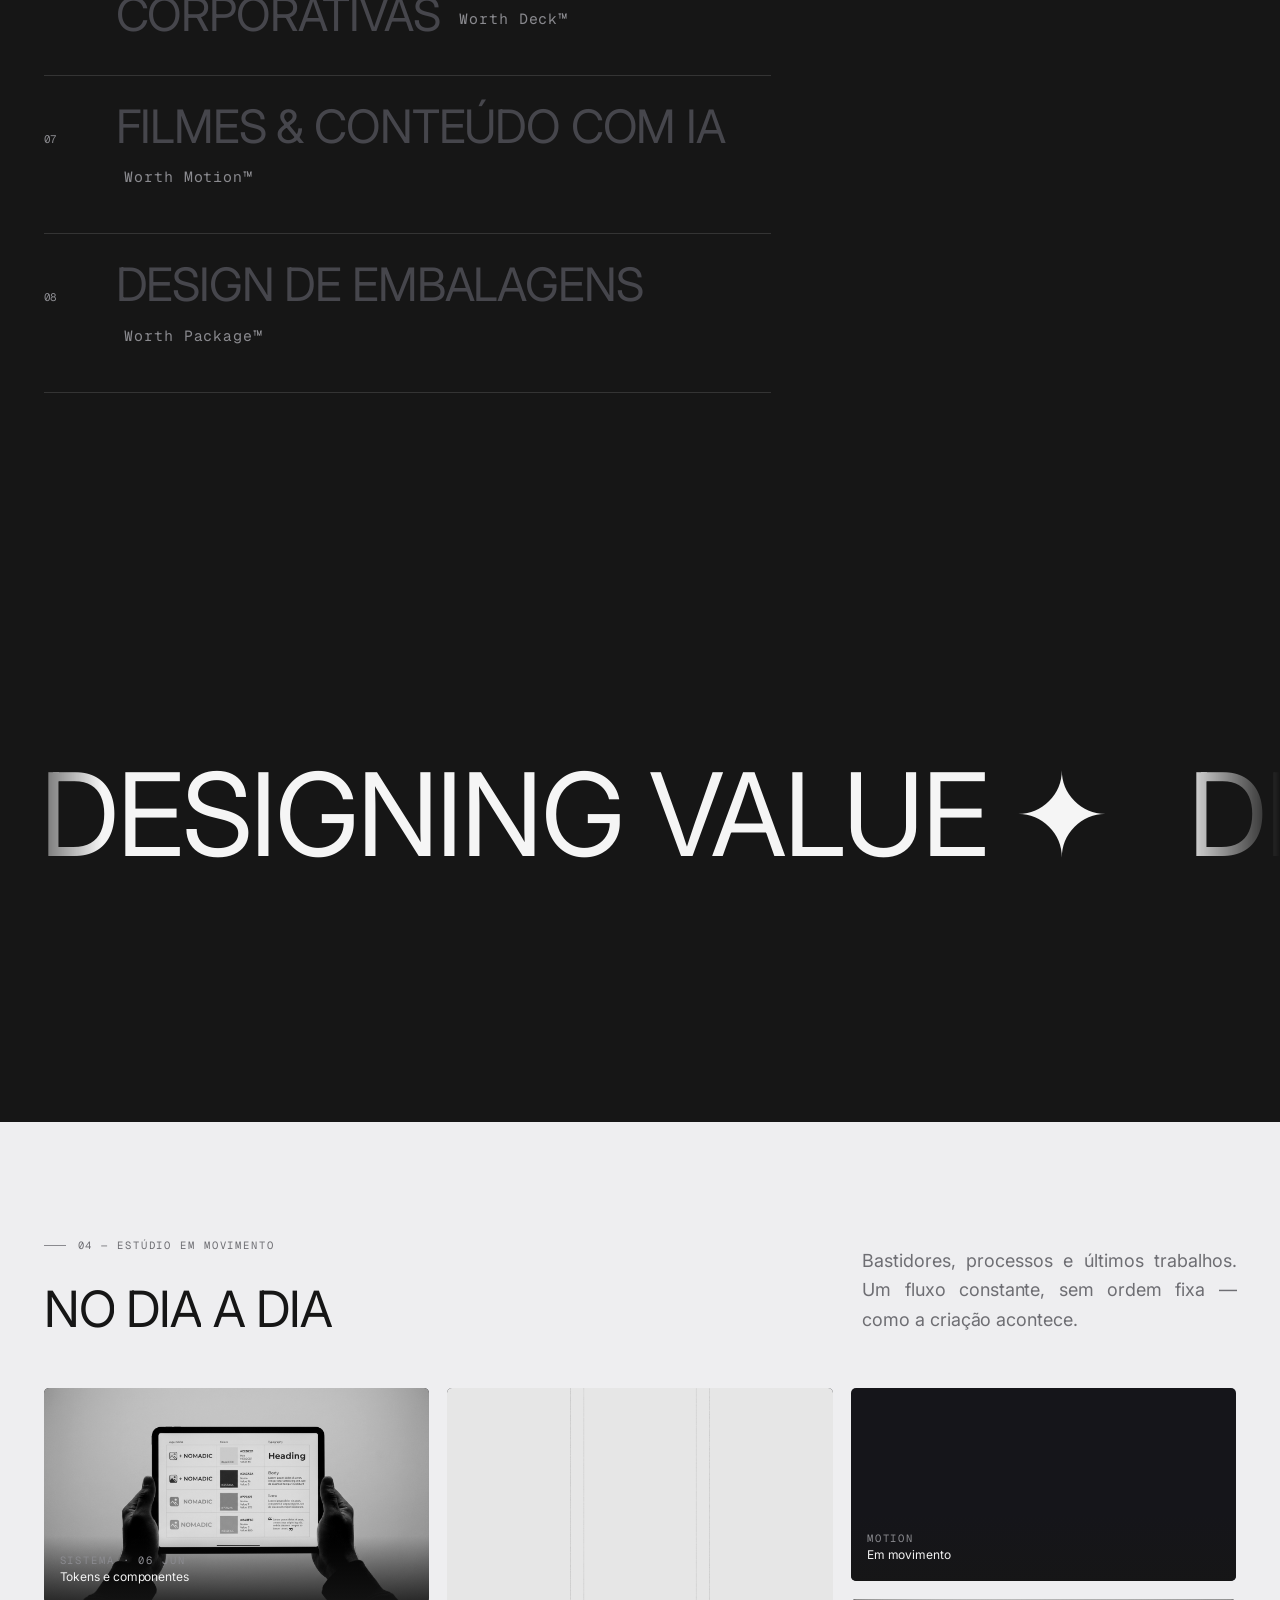
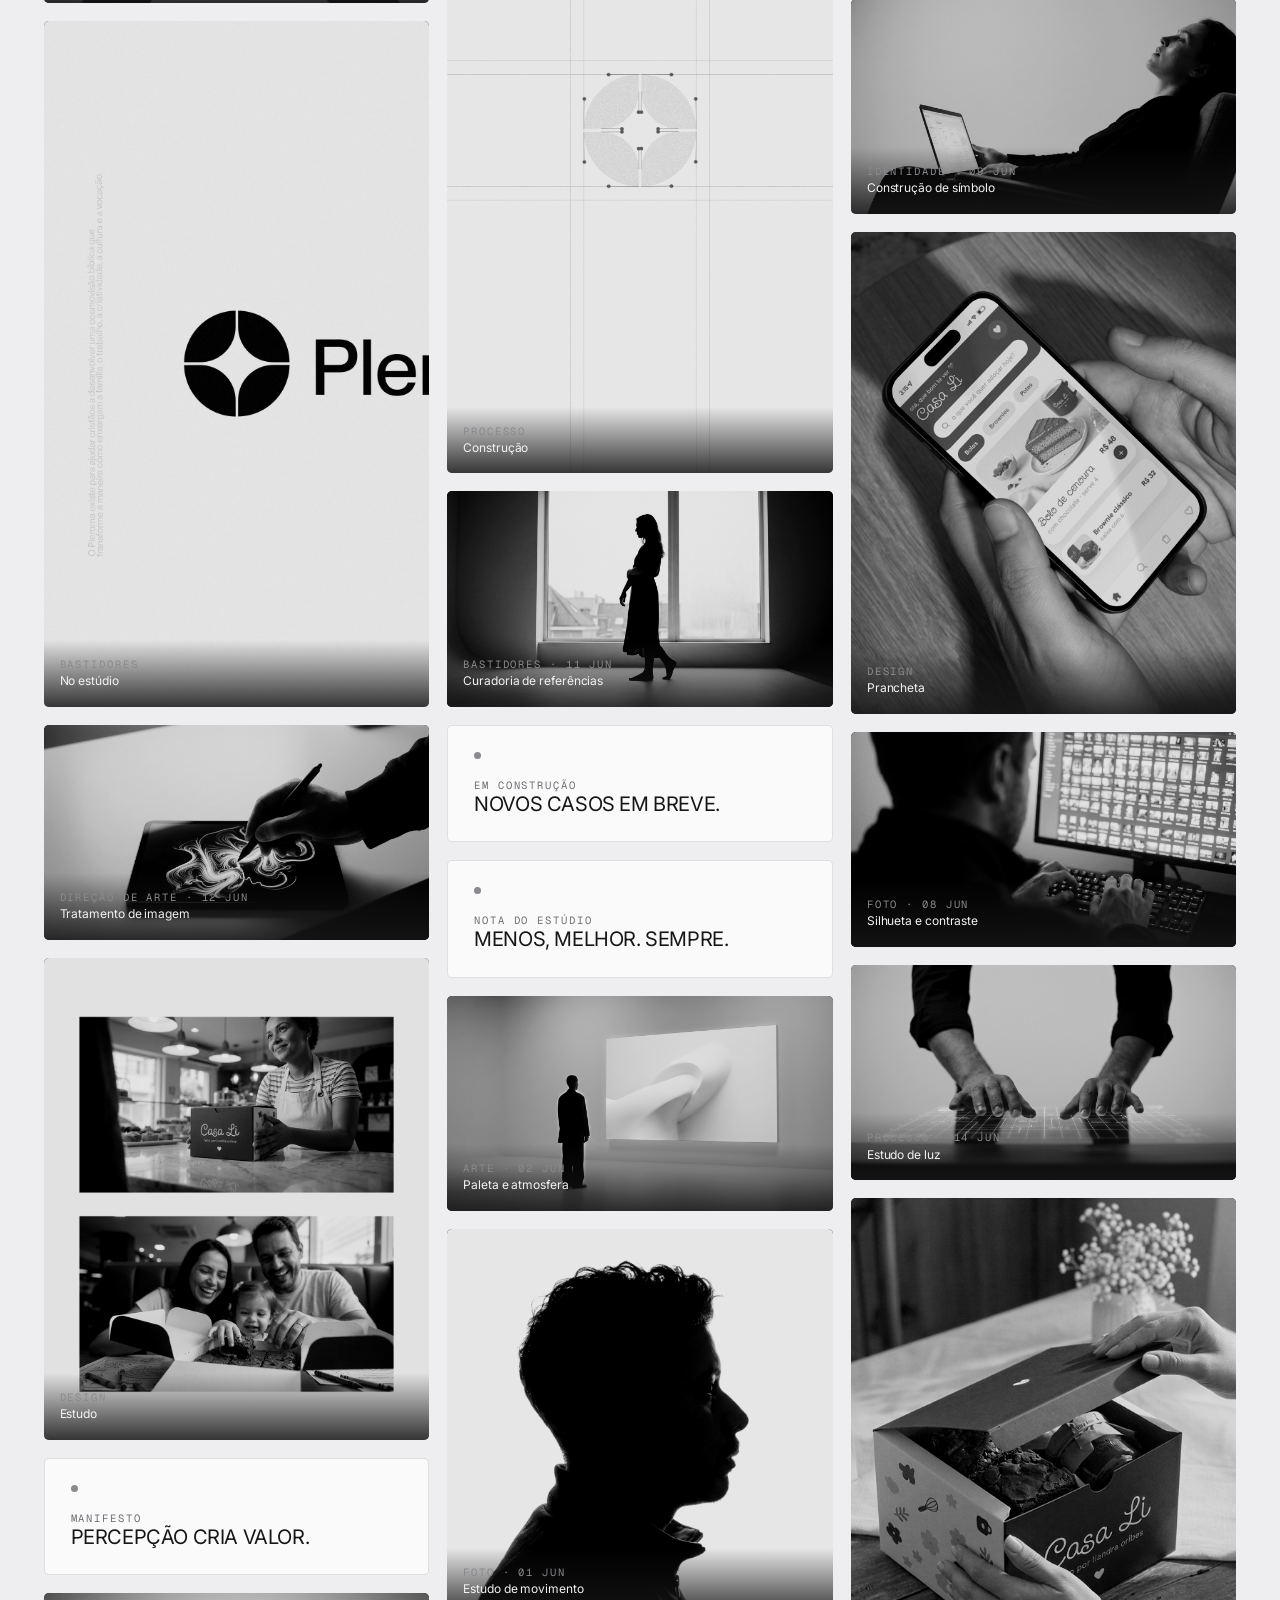
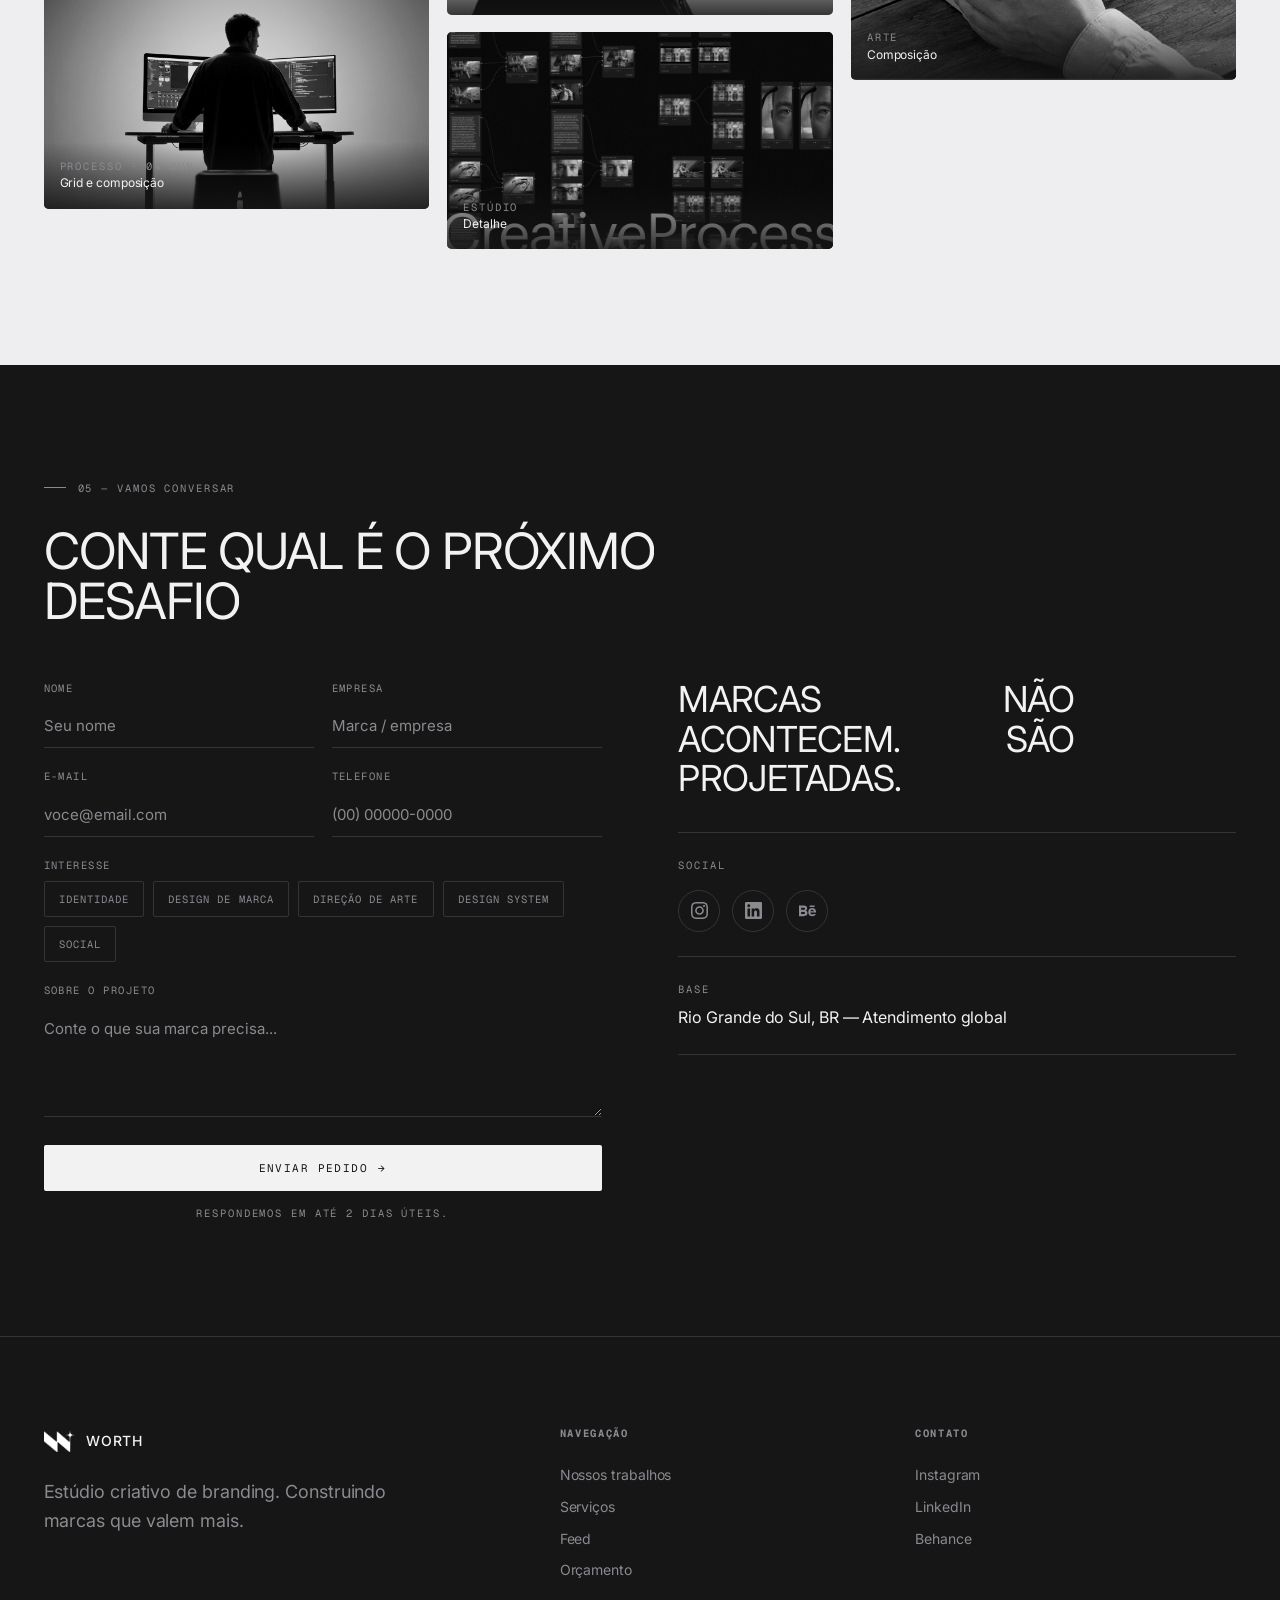
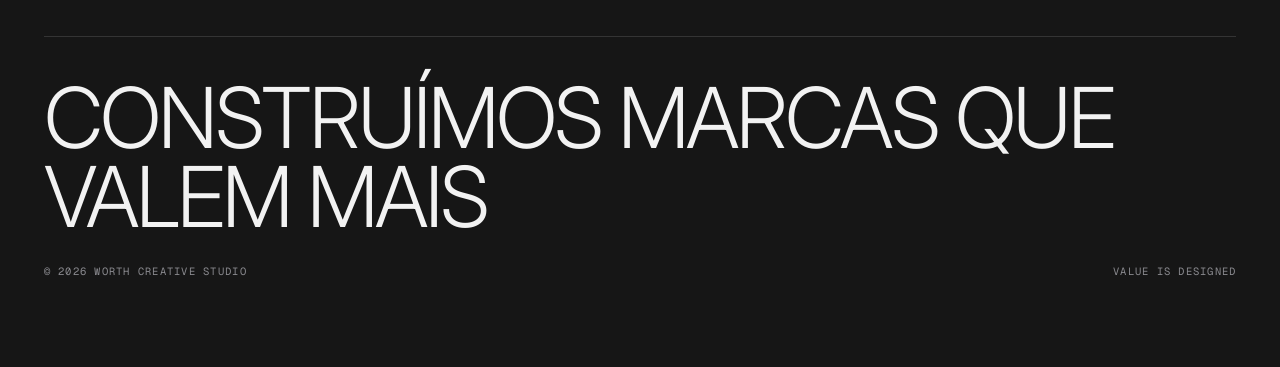
==== commit bb7ea411: "Adiciona case Àurea e tema claro nas páginas de projeto - Novo projeto Àurea Arquitetura (case-aurea" ====
--- a/index.html
+++ b/index.html
@@ -98,7 +98,18 @@
       <h2 class="am">Nossos trabalhos</h2></div>
     </div>
     <div class="stack" data-stack>
-      <a class="stk-card rv" href="case-casali.html" style="--i:0">
+      <a class="stk-card rv" href="case-aurea.html" style="--i:0">
+        <div class="stk-body">
+          <h3 class="stk-title"><span>Àurea</span><span class="dim">Arquitetura atemporal</span></h3>
+          <div class="stk-foot">
+            <div class="stk-tags"><span>Logo</span><span>Posicionamento</span><span>Identidade Verbal</span><span>Sistema Visual</span></div>
+            <p class="stk-intro"><i class="spark" aria-hidden="true">✦</i> Equilíbrio, sofisticação silenciosa e permanência traduzidos em uma identidade contemporânea e atemporal.</p>
+            <span class="stk-go">Ver case <span class="arr">→</span></span>
+          </div>
+        </div>
+        <div class="stk-media"><img src="img/cases/aurea-cover.jpg" alt="Mockup Àurea"></div>
+      </a>
+      <a class="stk-card rv" href="case-casali.html" style="--i:1">
         <div class="stk-body">
           <h3 class="stk-title"><span>Casa Li</span><span class="dim">Confeitaria artesanal</span></h3>
           <div class="stk-foot">
@@ -109,7 +120,7 @@
         </div>
         <div class="stk-media"><img src="img/cases/casali-cover.jpg" alt="Mockup Casa Li"></div>
       </a>
-      <a class="stk-card rv" href="case-agir.html" style="--i:1">
+      <a class="stk-card rv" href="case-agir.html" style="--i:2">
         <div class="stk-body">
           <h3 class="stk-title"><span>Agir</span><span class="dim">Energia em movimento</span></h3>
           <div class="stk-foot">
@@ -120,7 +131,7 @@
         </div>
         <div class="stk-media"><img src="img/cases/agir-5.jpg" alt="Mockup Agir"></div>
       </a>
-      <a class="stk-card rv" href="case-sunem.html" style="--i:2">
+      <a class="stk-card rv" href="case-sunem.html" style="--i:3">
         <div class="stk-body">
           <h3 class="stk-title"><span>Sunem</span><span class="dim">Resting Place</span></h3>
           <div class="stk-foot">
--- a/css/worth.css
+++ b/css/worth.css
@@ -512,3 +512,36 @@
   .svc{grid-template-columns:1fr;gap:8px}
   .svc .num,.svc .plus{display:none}
 }
+
+/* =========================================================
+   CASE PAGES — tema claro (fundo cinza bem fraquinho)
+   ========================================================= */
+body.case-light{background:#F4F4F5;color:var(--ink)}
+body.case-light ::selection{background:#dcdce0;color:var(--ink)}
+body.case-light .case-hero{background:transparent}
+body.case-light .case-sub{color:var(--mute)}
+body.case-light .case-meta{border-top-color:var(--line)}
+body.case-light .case-body .lead{color:var(--ink)}
+body.case-light .case-body p{color:var(--mute)}
+body.case-light .cg-grid img,
+body.case-light .case-book img,
+body.case-light .case-vid{border-color:var(--line)}
+body.case-light .case-next{border-top-color:var(--line)}
+body.case-light .btn-fill{background:var(--ink);color:var(--white)}
+body.case-light .btn-fill:hover{background:#000}
+/* nav sobre fundo claro (texto escuro até rolar) */
+body.case-light .nav{color:var(--ink)}
+body.case-light .nav .brand img{filter:brightness(0)}
+body.case-light .nav-cta{border-color:var(--line);color:var(--ink)}
+body.case-light .nav-cta:hover{background:var(--ink);color:var(--white);border-color:var(--ink)}
+body.case-light .tlink{border-color:var(--line)}
+body.case-light .tlink:hover{color:var(--ink);border-color:var(--ink)}
+body.case-light .langtog,body.case-light .langtog .lt{color:var(--mute)}
+body.case-light .langtog .lt.on{color:var(--ink)}
+body.case-light .kicker::before{background:var(--mute)}
+/* nav.solid: volta ao escuro translúcido com conteúdo claro */
+body.case-light .nav.solid{color:#f2f2f2}
+body.case-light .nav.solid .brand img{filter:none}
+body.case-light .nav.solid .nav-cta{border-color:var(--line-d);color:#f2f2f2}
+body.case-light .nav.solid .nav-cta:hover{background:#f2f2f2;color:var(--ink);border-color:#f2f2f2}
+body.case-light .nav.solid .tlink{border-color:var(--line-d)}
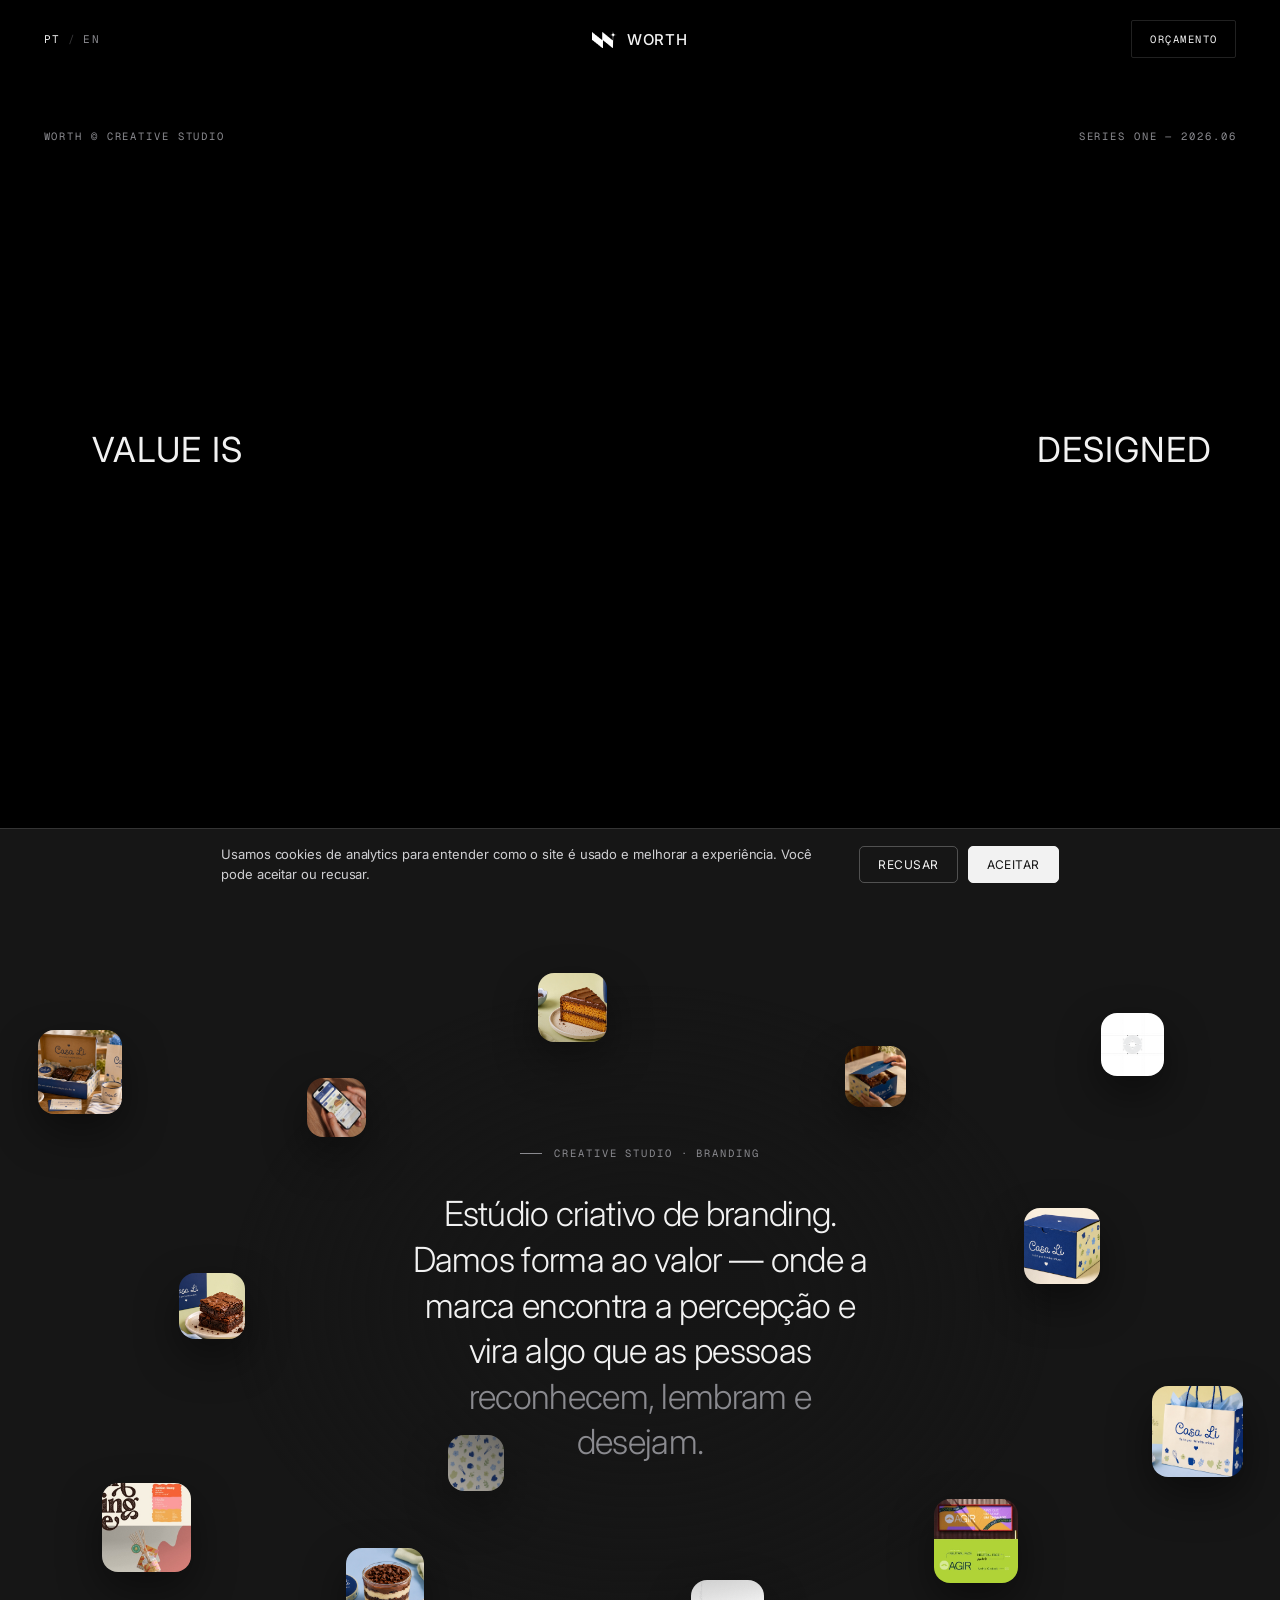
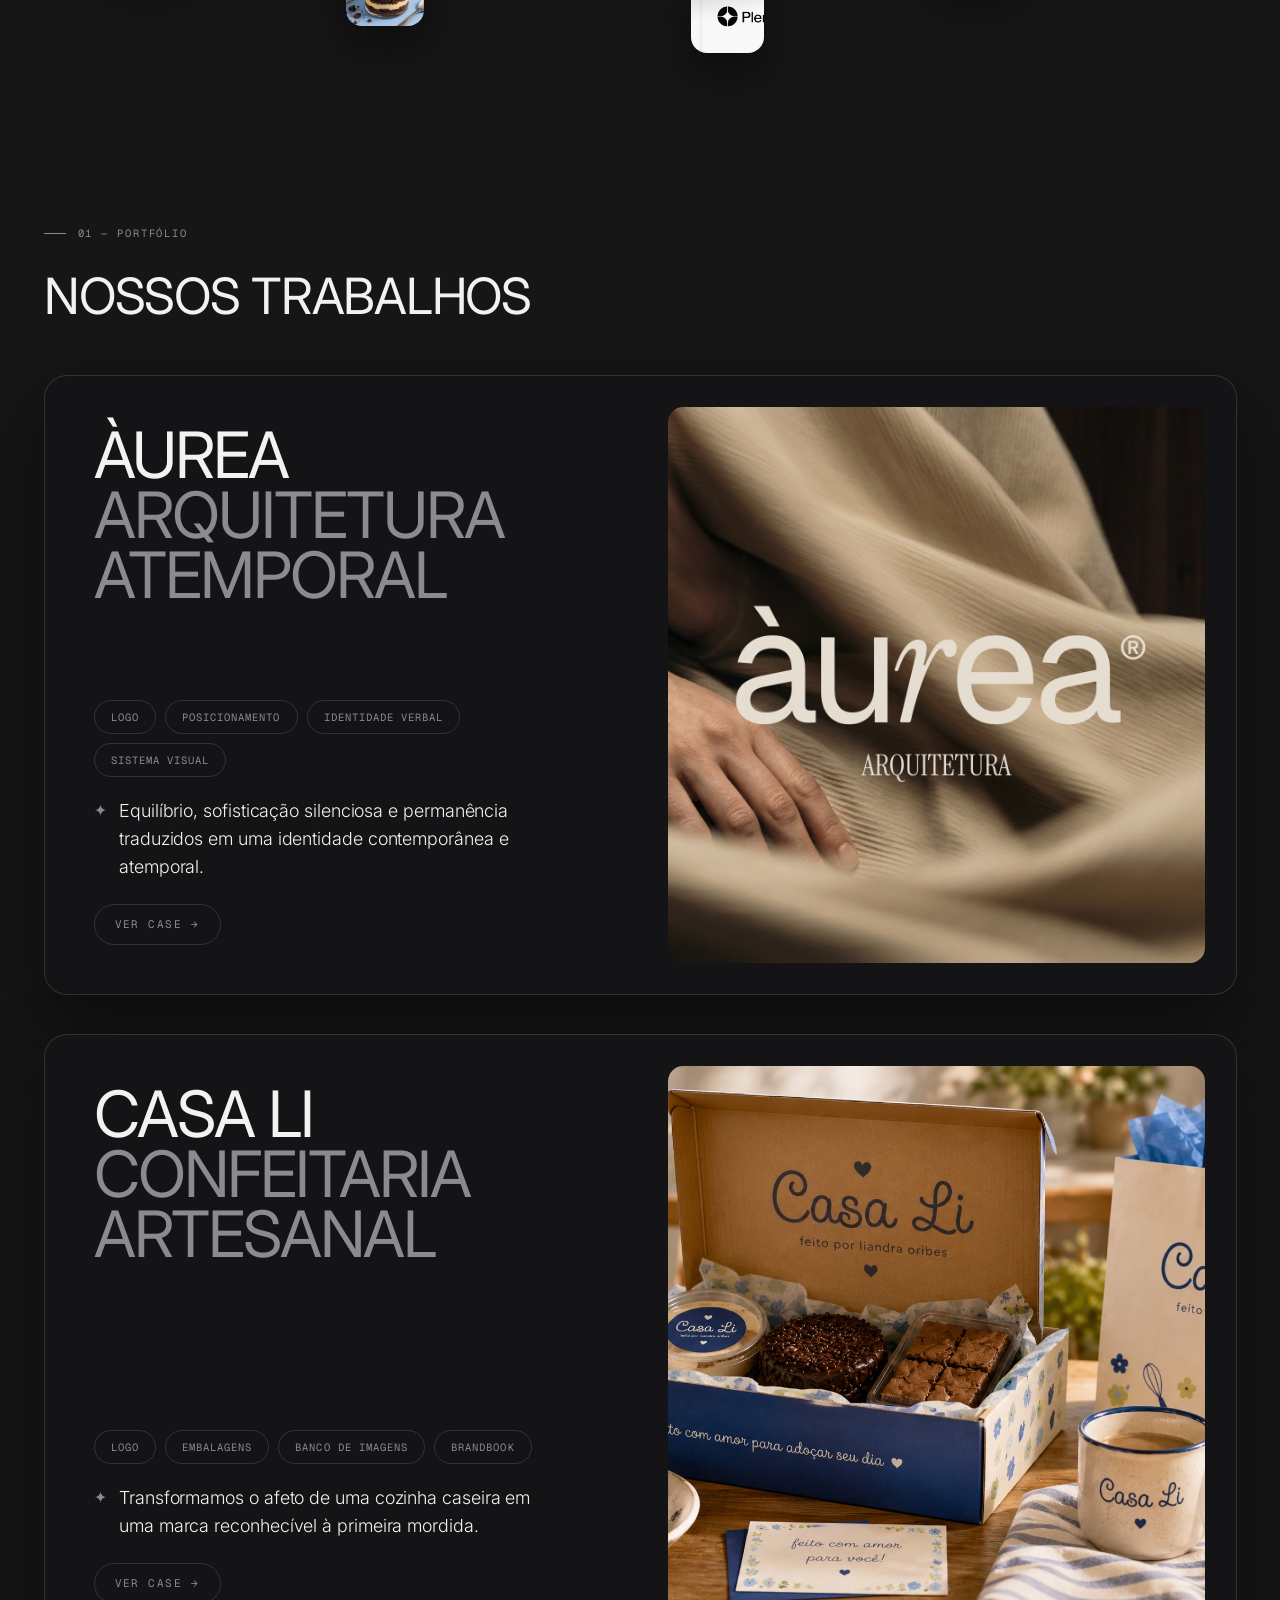
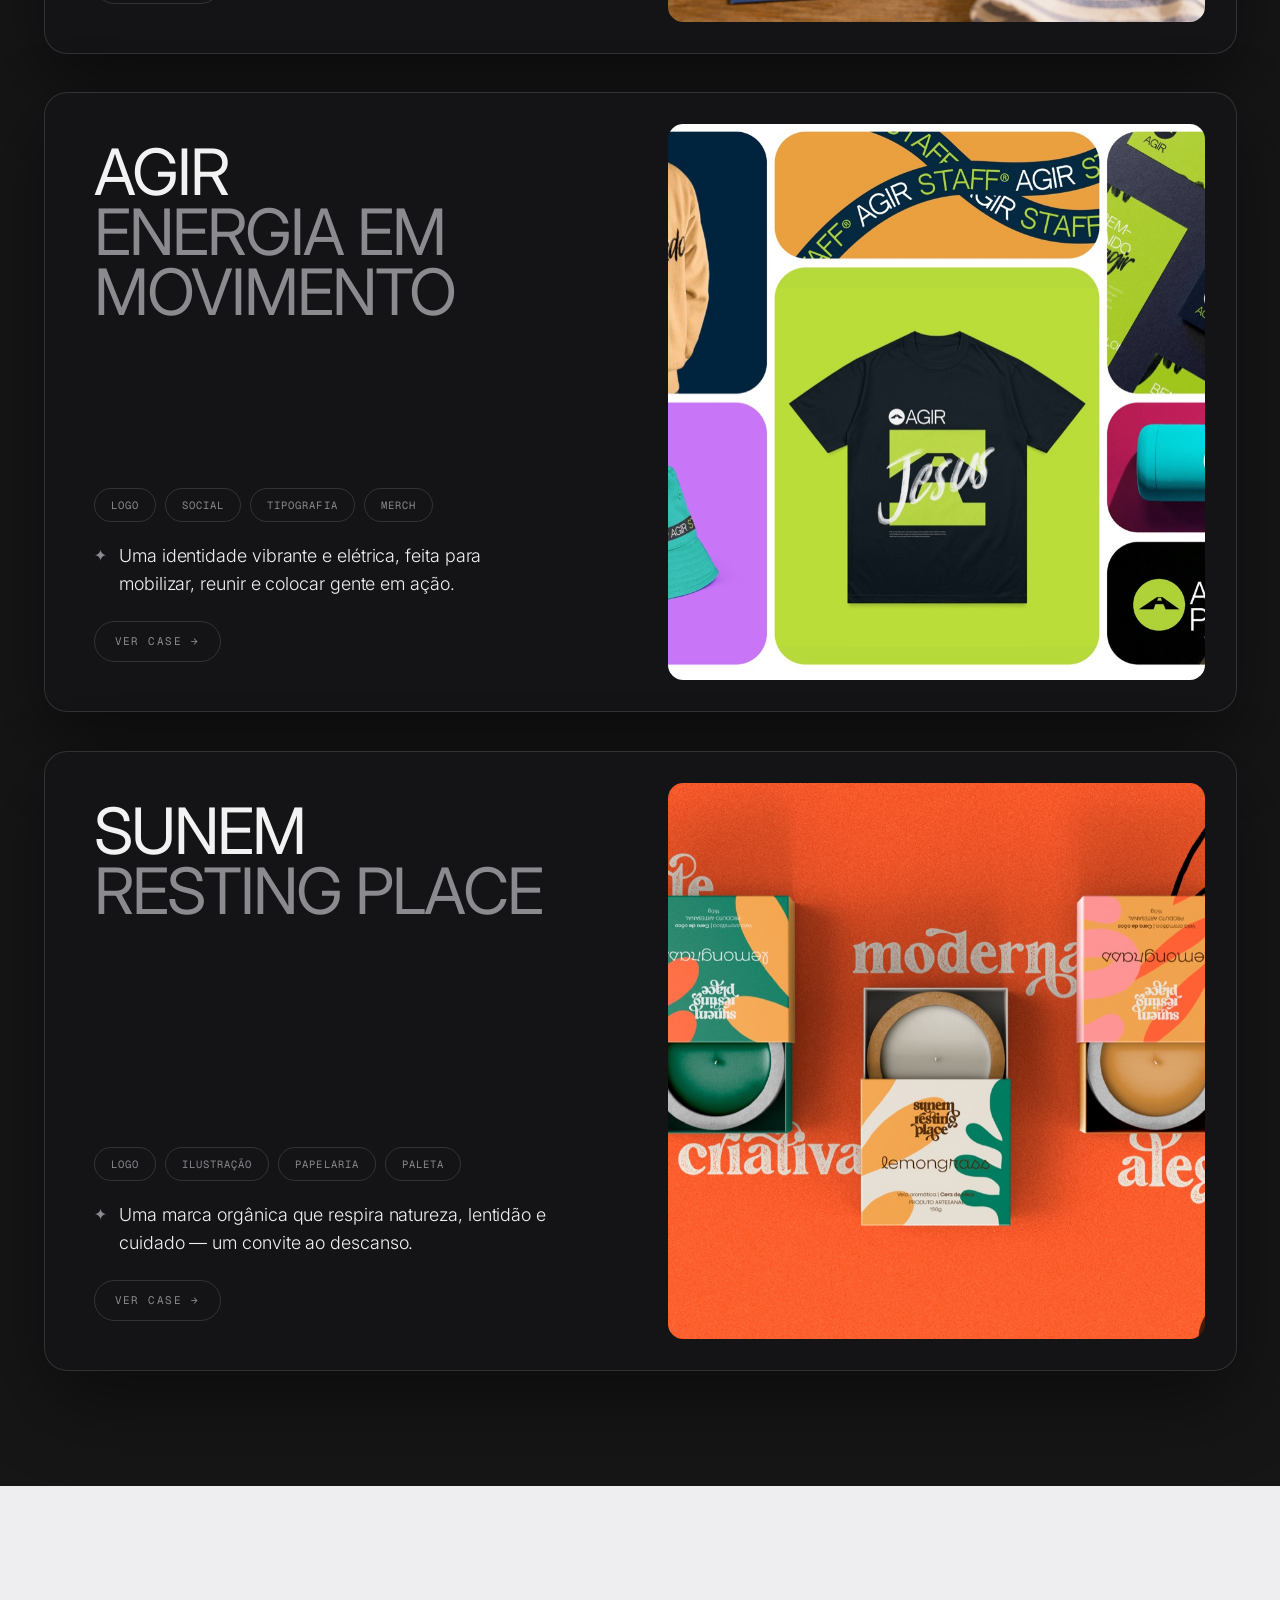
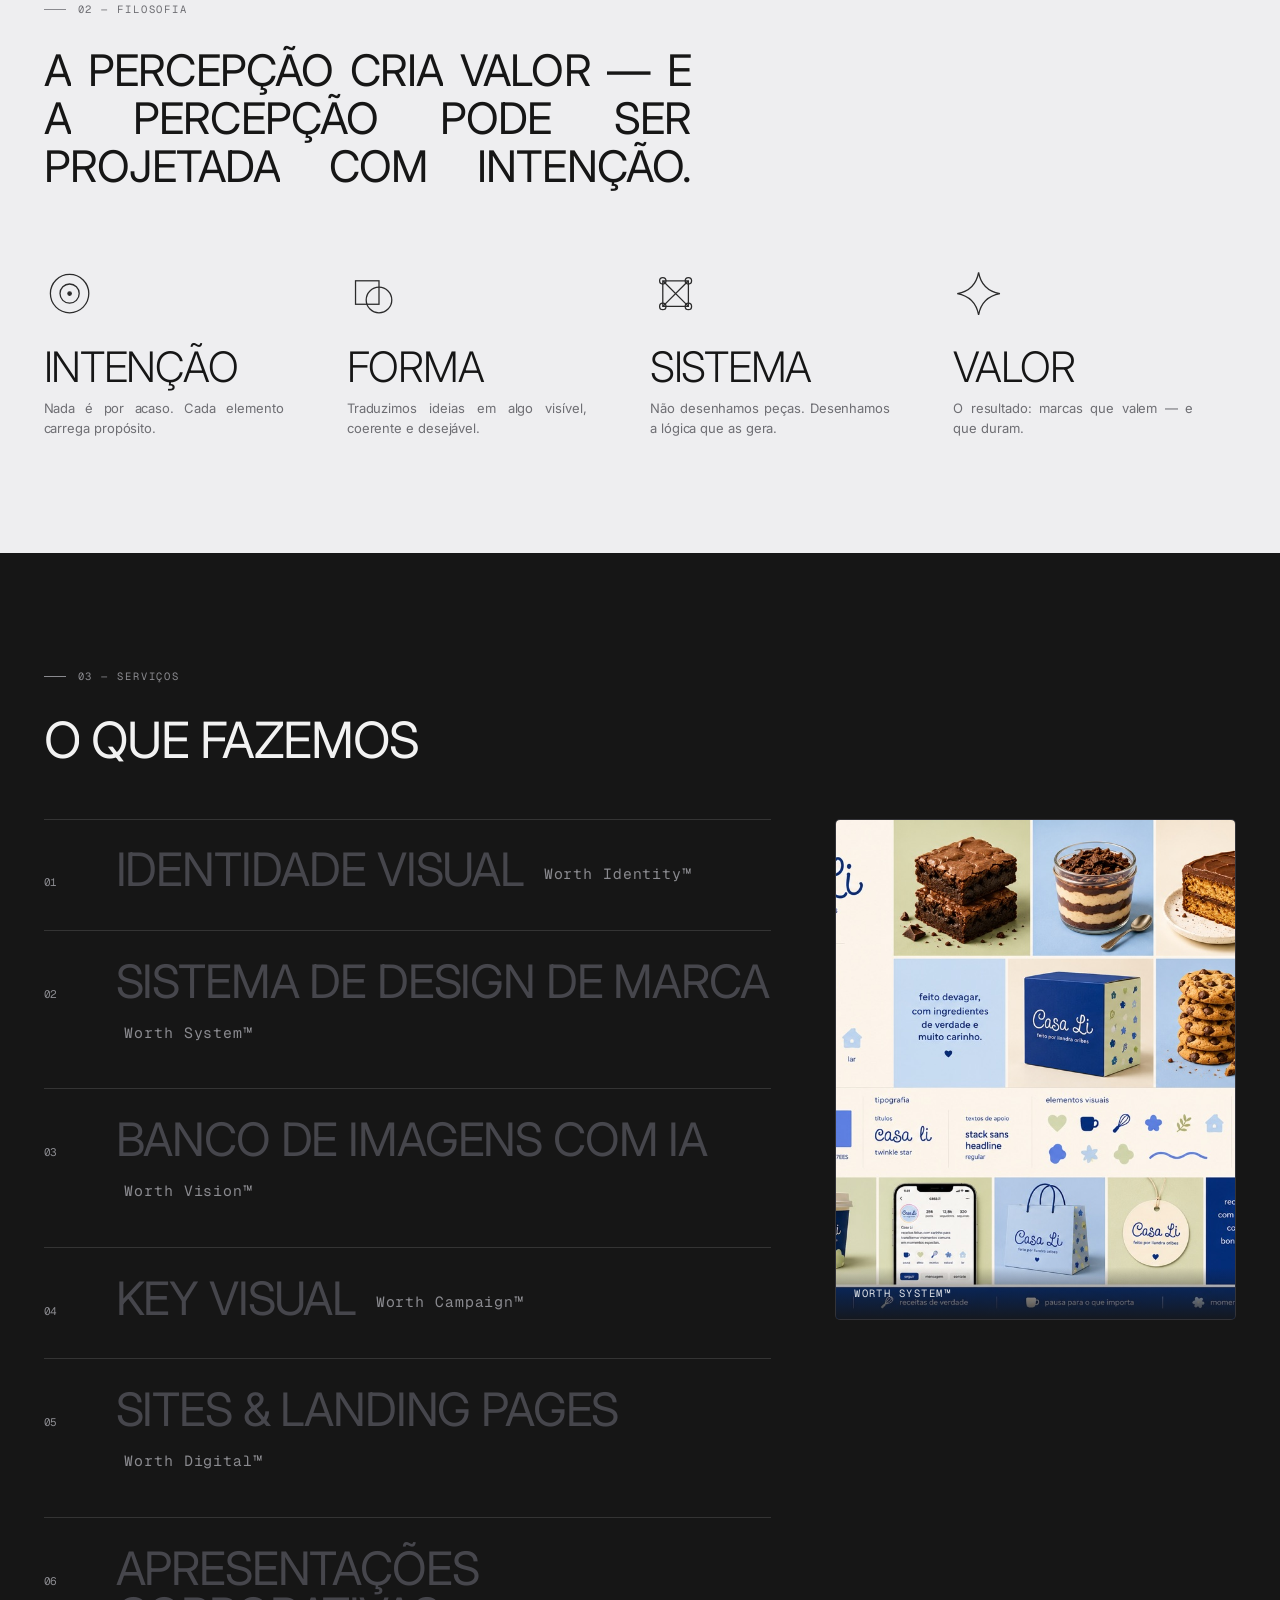
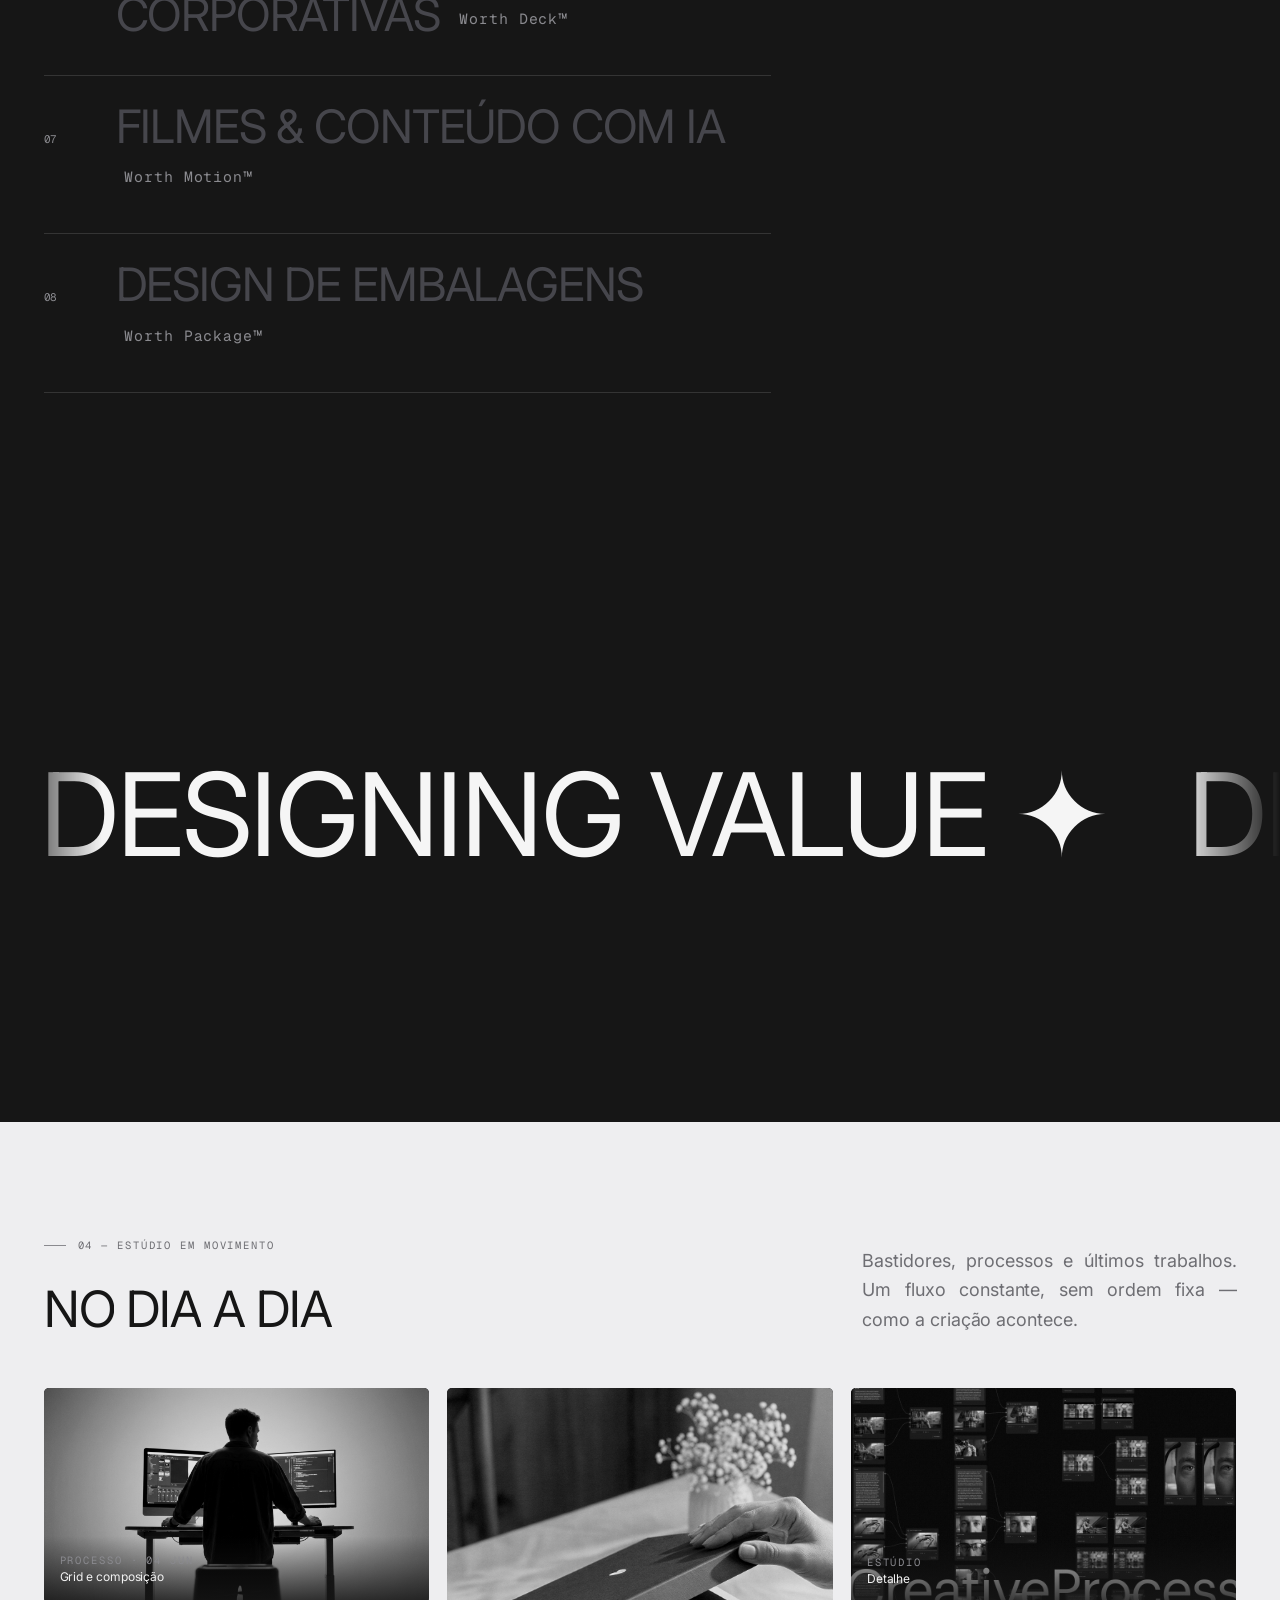
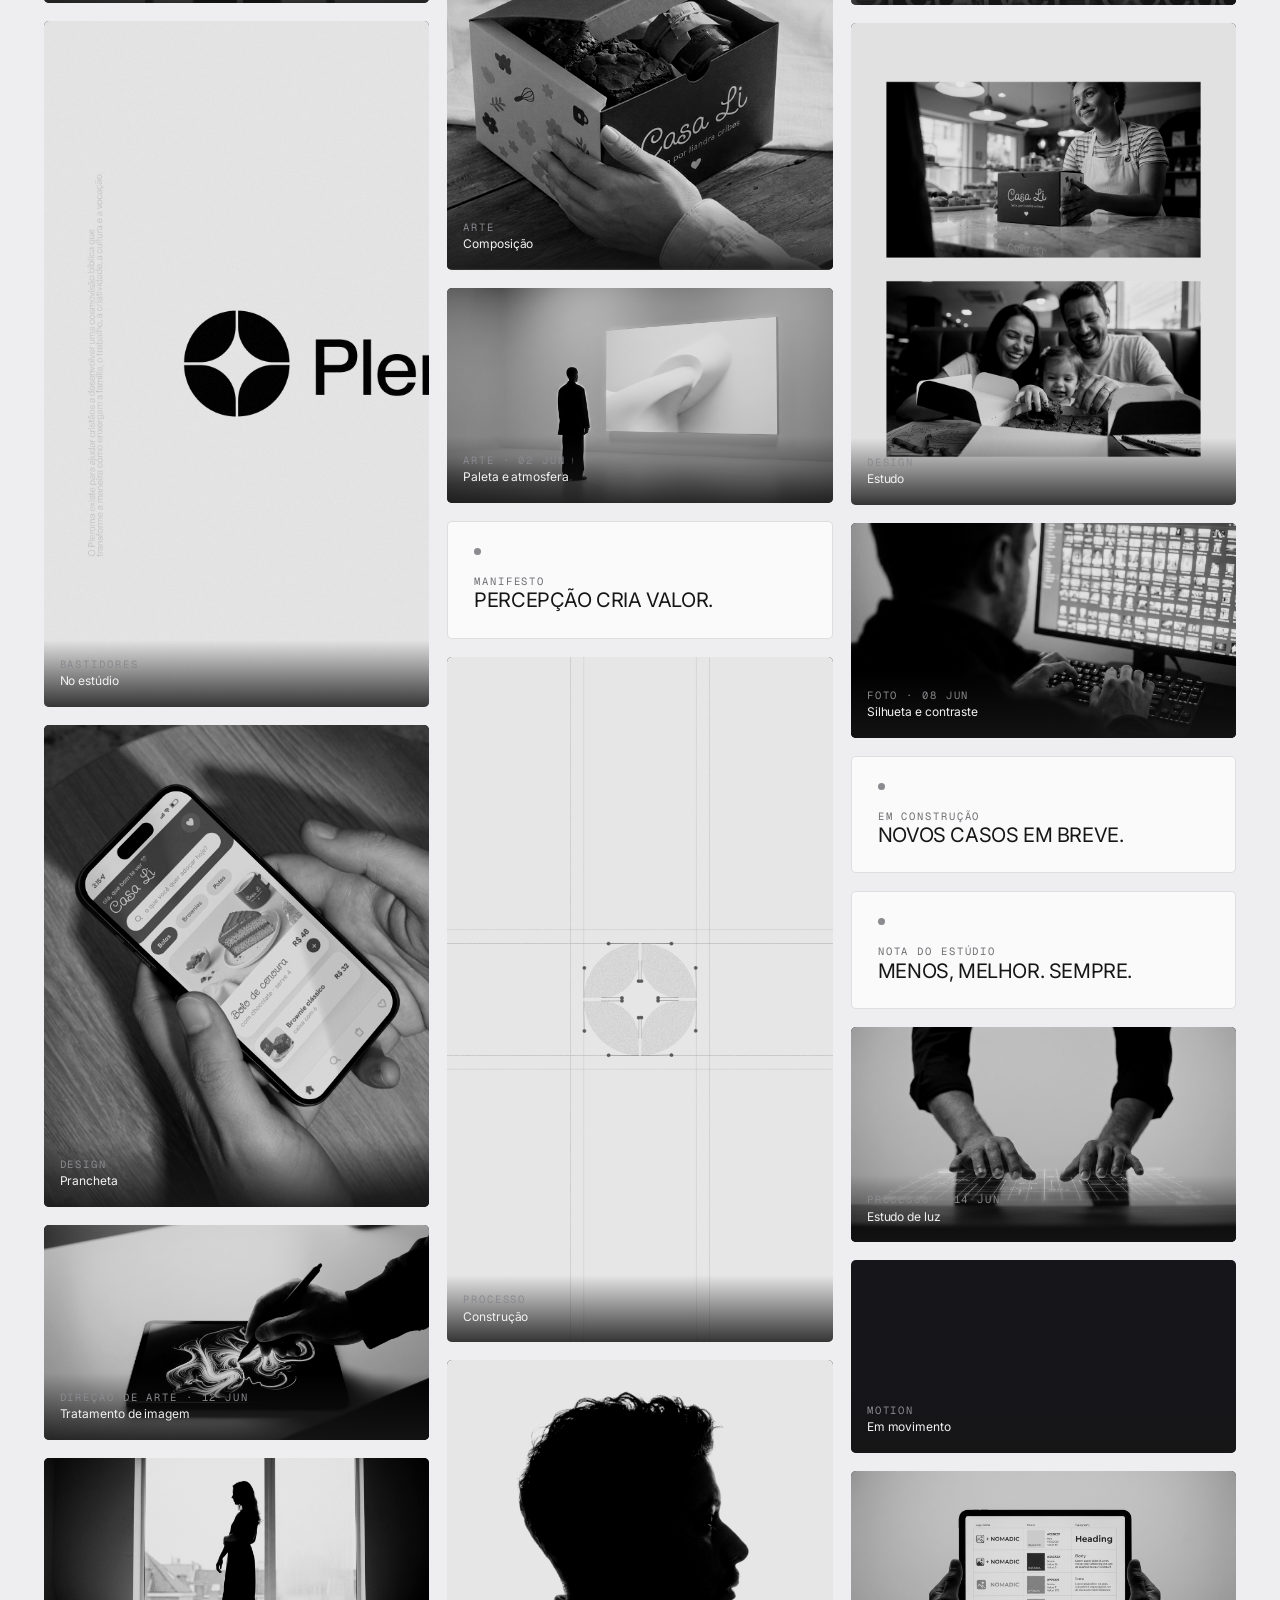
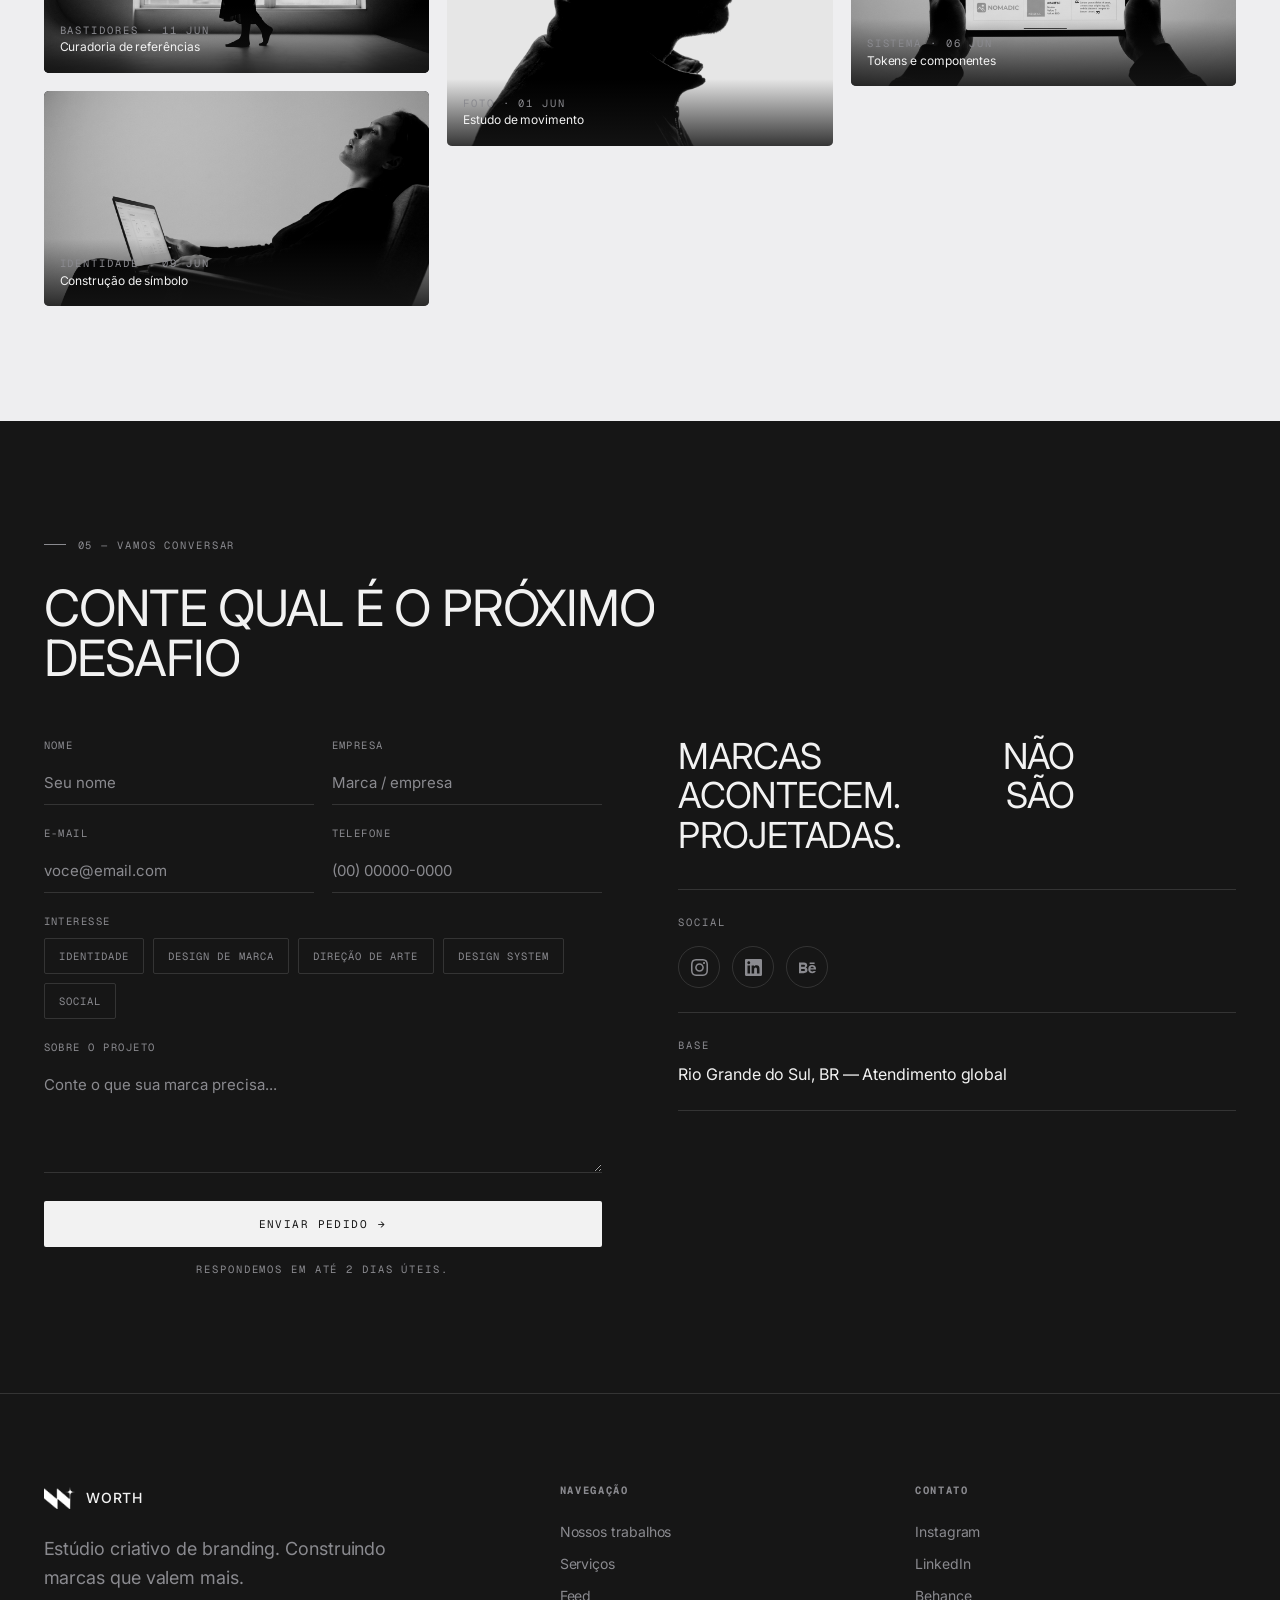
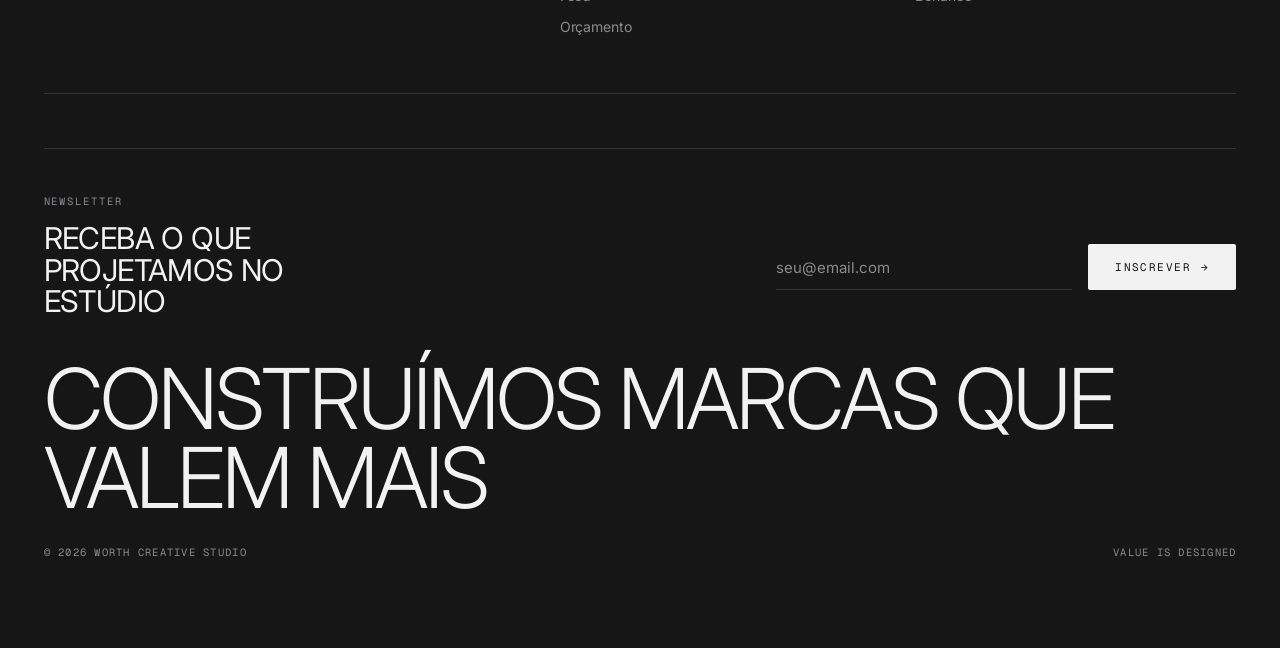
==== commit f7258e2e: "Add newsletter signup form to footer (MailerLite) Co-Authored-By: Claude Opus 4.8 <noreply@anthropic" ====
--- a/index.html
+++ b/index.html
@@ -43,7 +43,7 @@
 <link rel="preconnect" href="https://fonts.googleapis.com">
 <link rel="preconnect" href="https://fonts.gstatic.com" crossorigin>
 <link href="https://fonts.googleapis.com/css2?family=Inter:wght@300;400;500&family=Geist+Mono:wght@400;500&display=swap" rel="stylesheet">
-<link rel="stylesheet" href="css/worth.css?v=26">
+<link rel="stylesheet" href="css/worth.css?v=27">
 </head>
 <body>
 
@@ -306,11 +306,22 @@
       <div><h4>Navegação</h4><a href="#work">Nossos trabalhos</a><a href="#servicos">Serviços</a><a href="#feed">Feed</a><a href="#contato">Orçamento</a></div>
       <div><h4>Contato</h4><a href="https://www.instagram.com/worth.creativestudio/" target="_blank" rel="noopener">Instagram</a><a href="https://www.linkedin.com/in/william-oribes-436bb8154/" target="_blank" rel="noopener">LinkedIn</a><a href="https://www.behance.net/williamoribes" target="_blank" rel="noopener">Behance</a></div>
     </div>
+    <div class="news">
+      <div class="news-l">
+        <div class="mono">Newsletter</div>
+        <p class="news-h">Receba o que projetamos no estúdio</p>
+      </div>
+      <form class="news-form" id="newsForm" novalidate>
+        <input type="email" name="email" placeholder="seu@email.com" required aria-label="E-mail">
+        <button type="submit" class="btn btn-fill">Inscrever <span class="arr">→</span></button>
+        <p class="news-msg" id="newsMsg" role="status" aria-live="polite"></p>
+      </form>
+    </div>
     <div class="big">Construímos marcas que valem mais</div>
     <div class="bot"><span>© 2026 Worth Creative Studio</span><span>Value Is Designed</span></div>
   </div>
 </footer>
 
-<script src="js/worth.js?v=16"></script>
+<script src="js/worth.js?v=17"></script>
 </body>
 </html>
--- a/css/worth.css
+++ b/css/worth.css
@@ -432,6 +432,22 @@
 .socials svg{width:17px;height:17px;fill:currentColor}
 .thankyou .lead{max-width:34ch}
 
+/* ---------- NEWSLETTER (footer) ---------- */
+.news{display:flex;justify-content:space-between;align-items:flex-end;gap:30px;flex-wrap:wrap;
+  border-top:1px solid var(--line-d);margin-top:clamp(34px,5vw,54px);padding-top:clamp(30px,4vw,44px)}
+.news-h{font-family:var(--sans);font-weight:400;text-transform:uppercase;letter-spacing:-.02em;
+  font-size:clamp(20px,2.6vw,30px);line-height:1.05;margin-top:14px;max-width:18ch}
+.news-form{display:flex;align-items:flex-end;gap:16px;flex-wrap:wrap;flex:1;min-width:280px;max-width:460px}
+.news-form input{flex:1;min-width:200px;font-family:var(--body);font-size:15px;color:#f2f2f2;background:transparent;
+  border:none;border-bottom:1px solid var(--line-d);border-radius:0;padding:12px 0;transition:.25s}
+.news-form input::placeholder{color:var(--mute-d)}
+.news-form input:focus{outline:none;border-color:#f2f2f2}
+.news-form .btn{white-space:nowrap}
+.news-msg{flex-basis:100%;font-family:var(--mono);font-size:10.5px;letter-spacing:.14em;
+  text-transform:uppercase;color:var(--mute-d);margin:0;min-height:1.1em}
+.news-msg.ok{color:#9fe3b0}.news-msg.err{color:#e39f9f}
+@media(max-width:640px){.news{flex-direction:column;align-items:stretch}.news-form{max-width:none}}
+
 /* ---------- FOOTER ---------- */
 .foot{background:var(--black);color:#f2f2f2;padding-block:clamp(54px,7vw,88px);
   border-top:1px solid var(--line-d)}
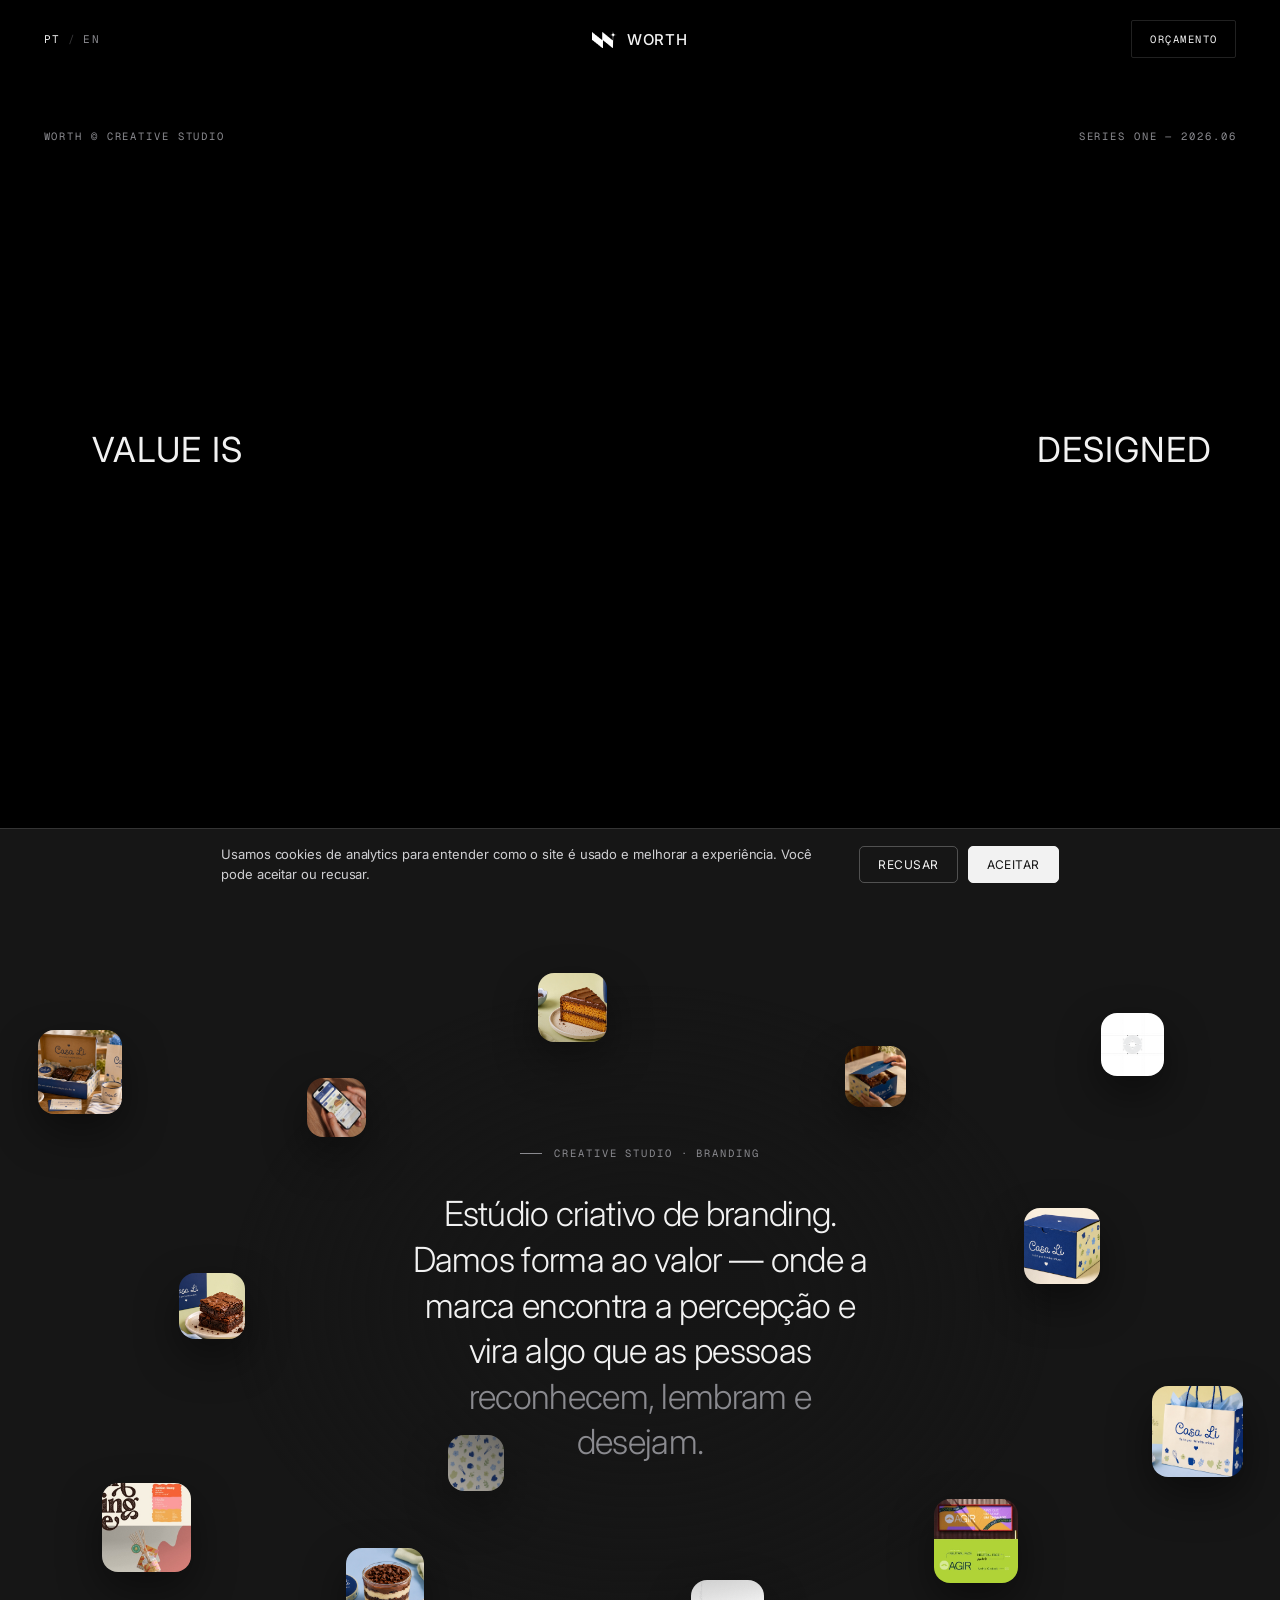
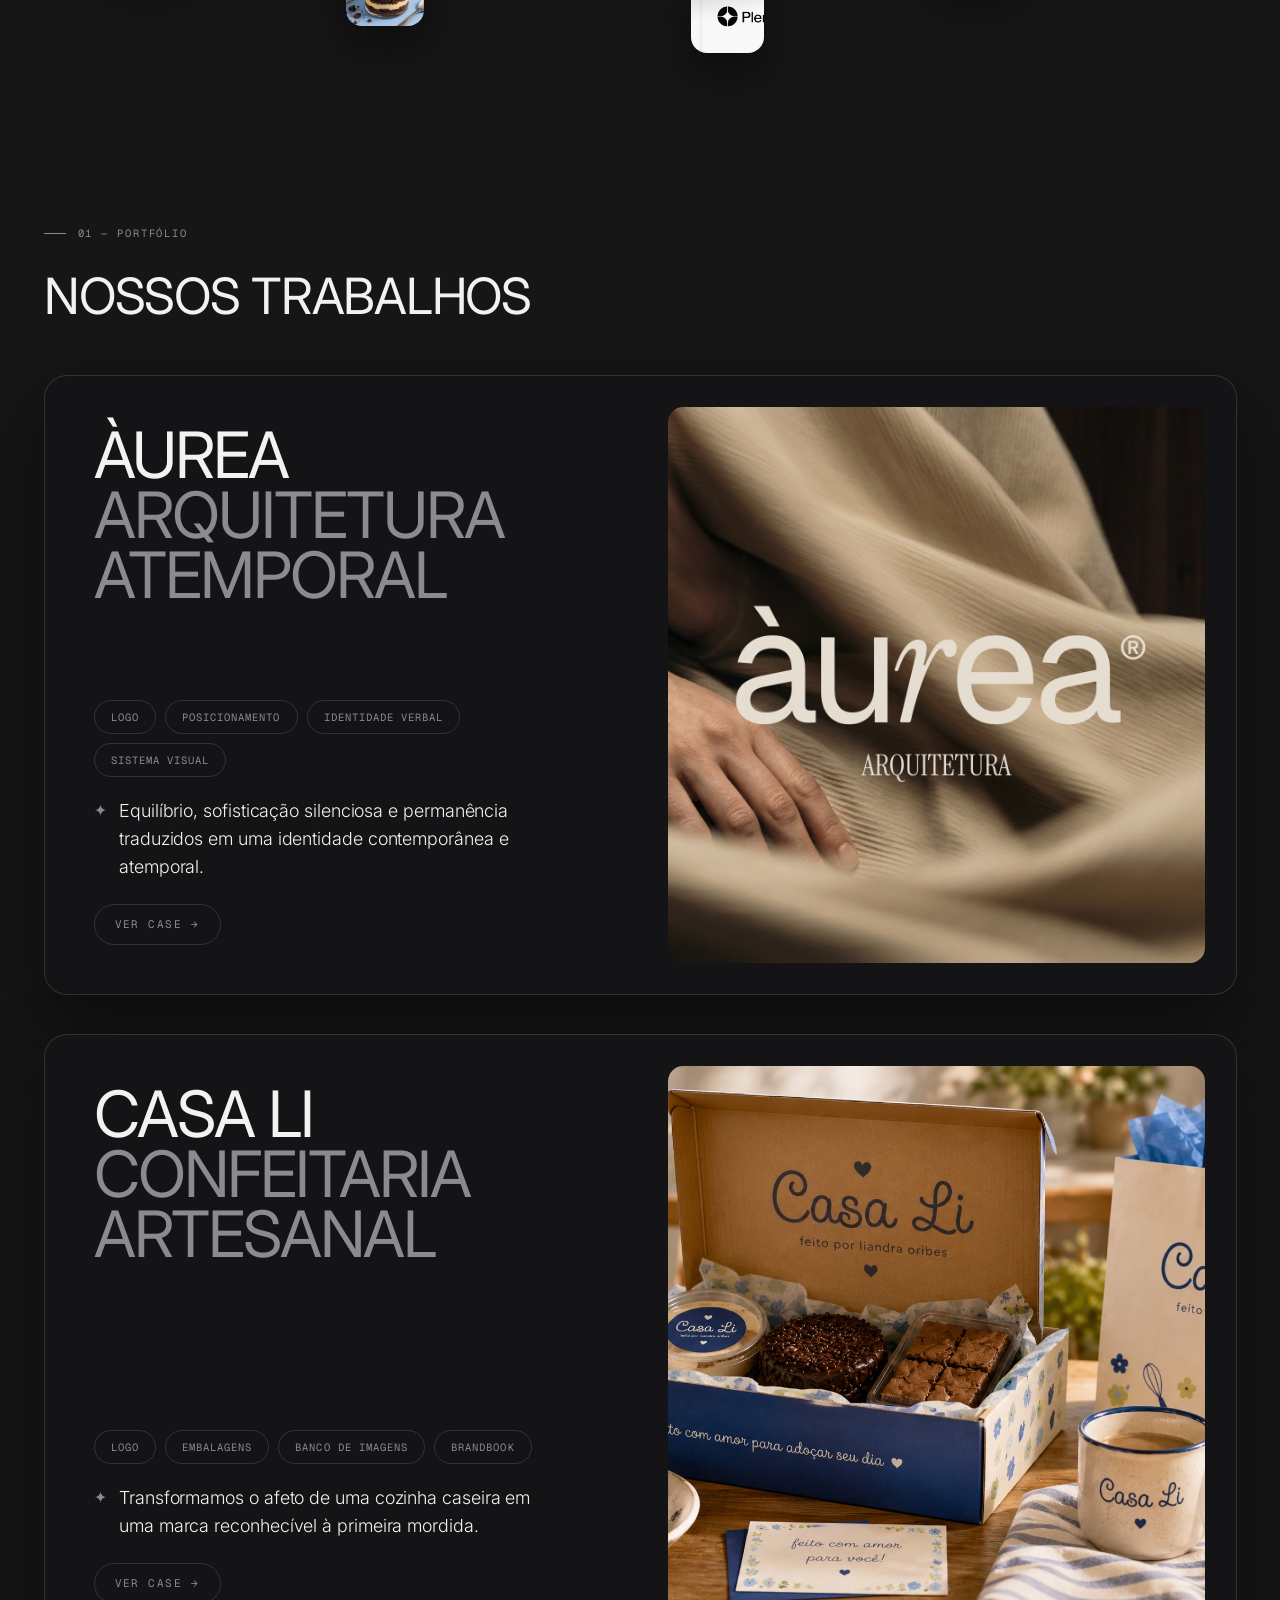
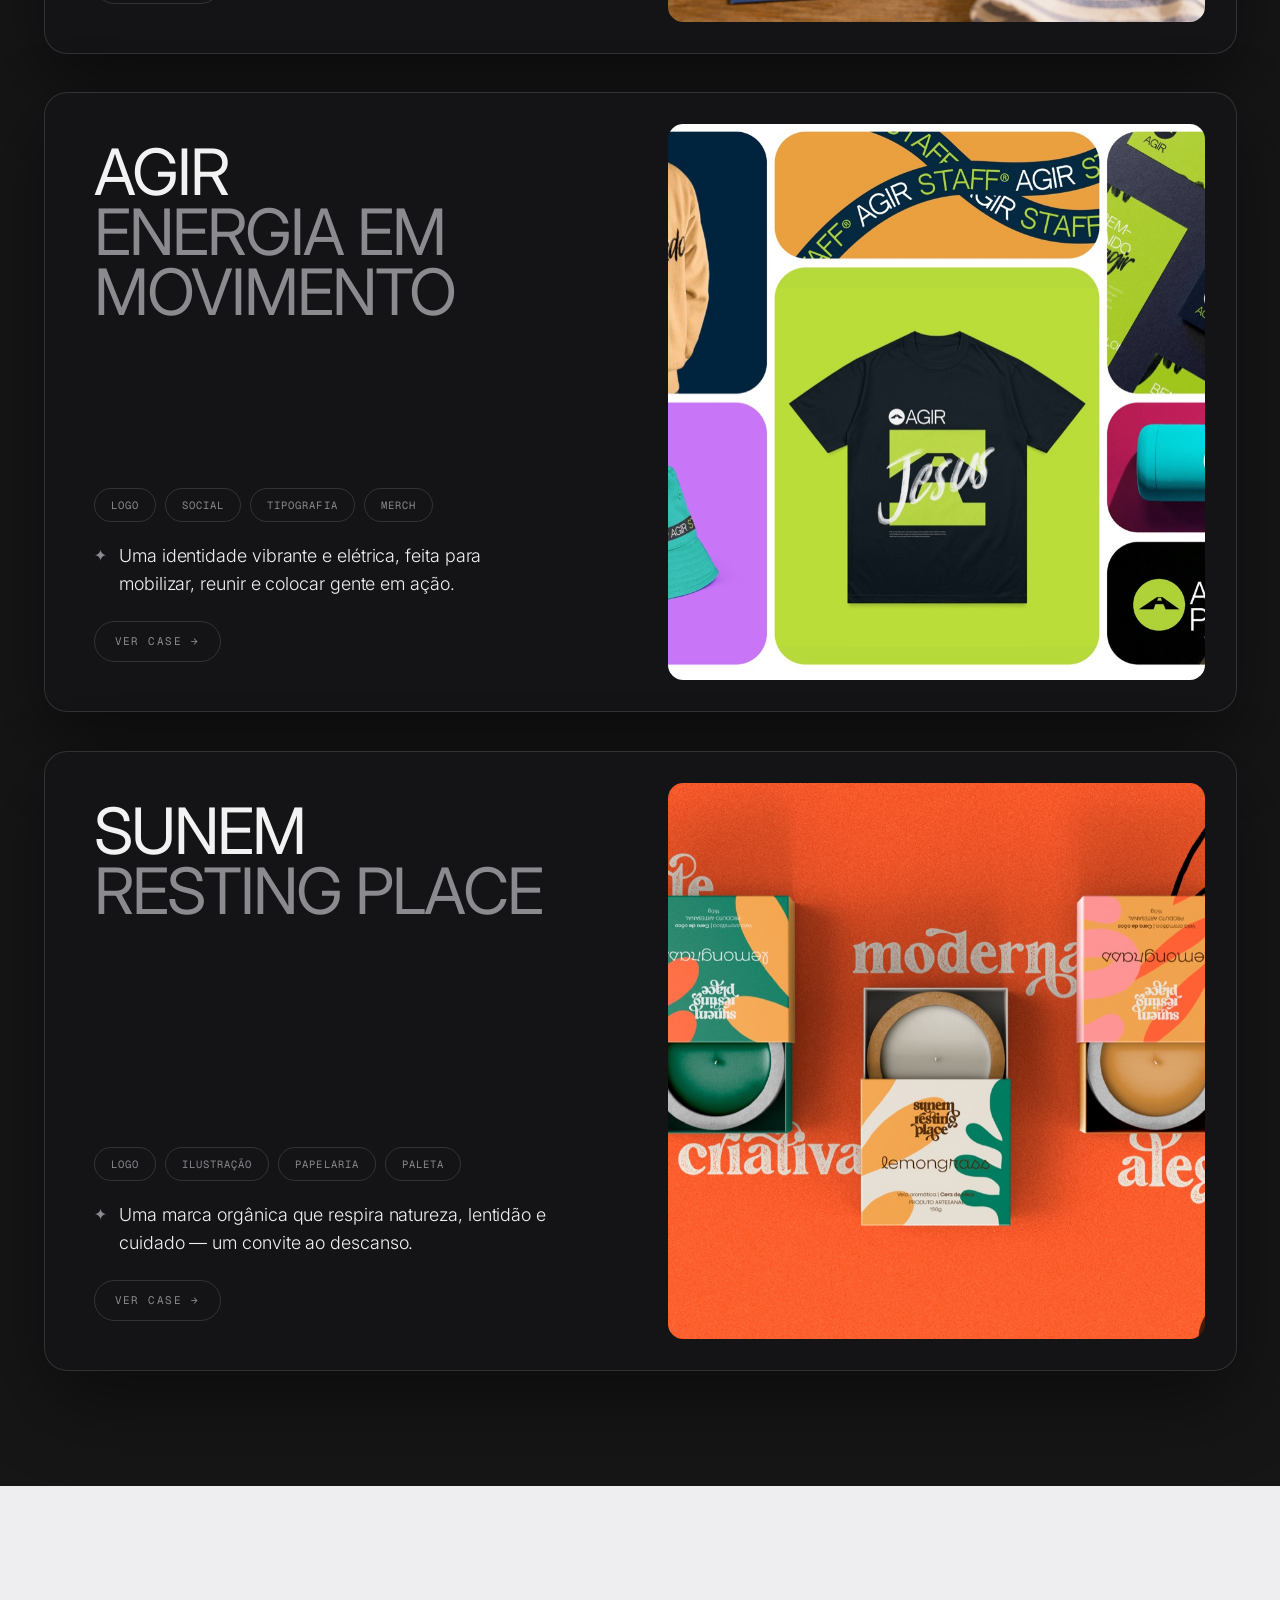
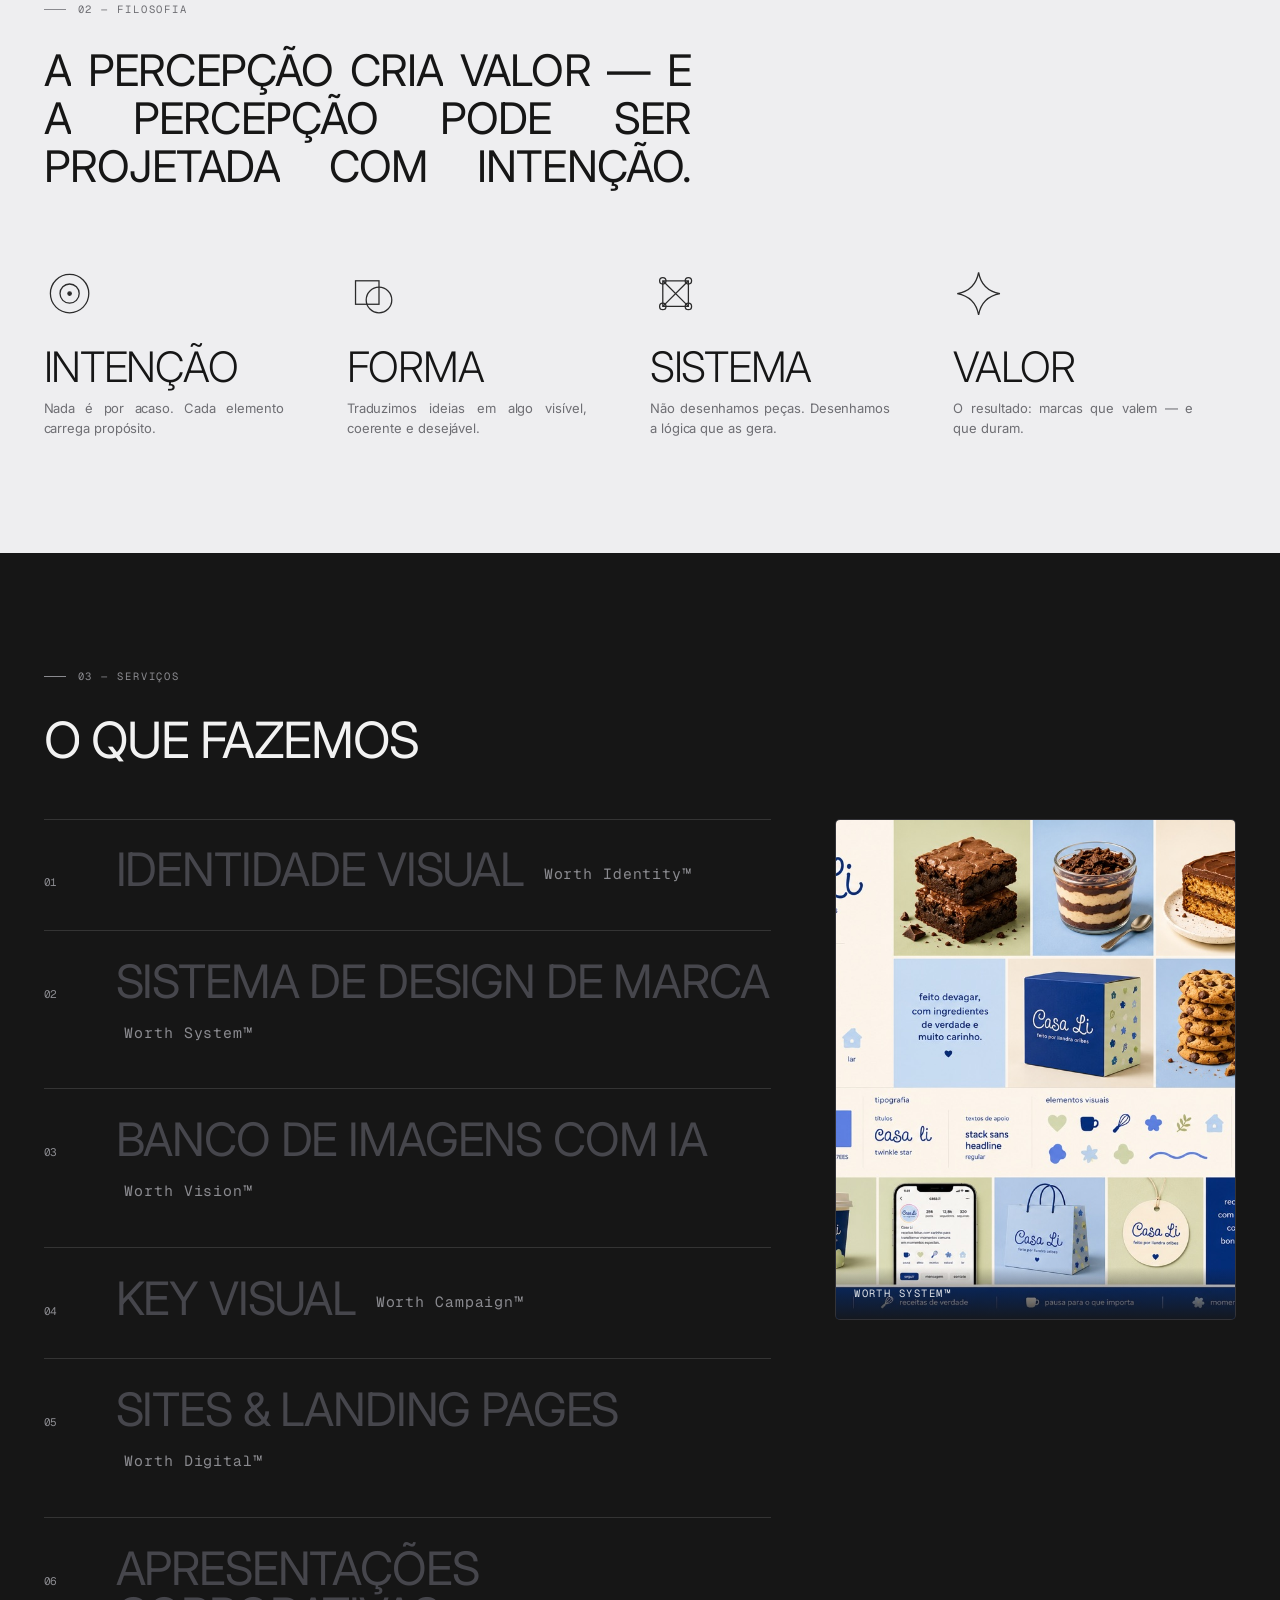
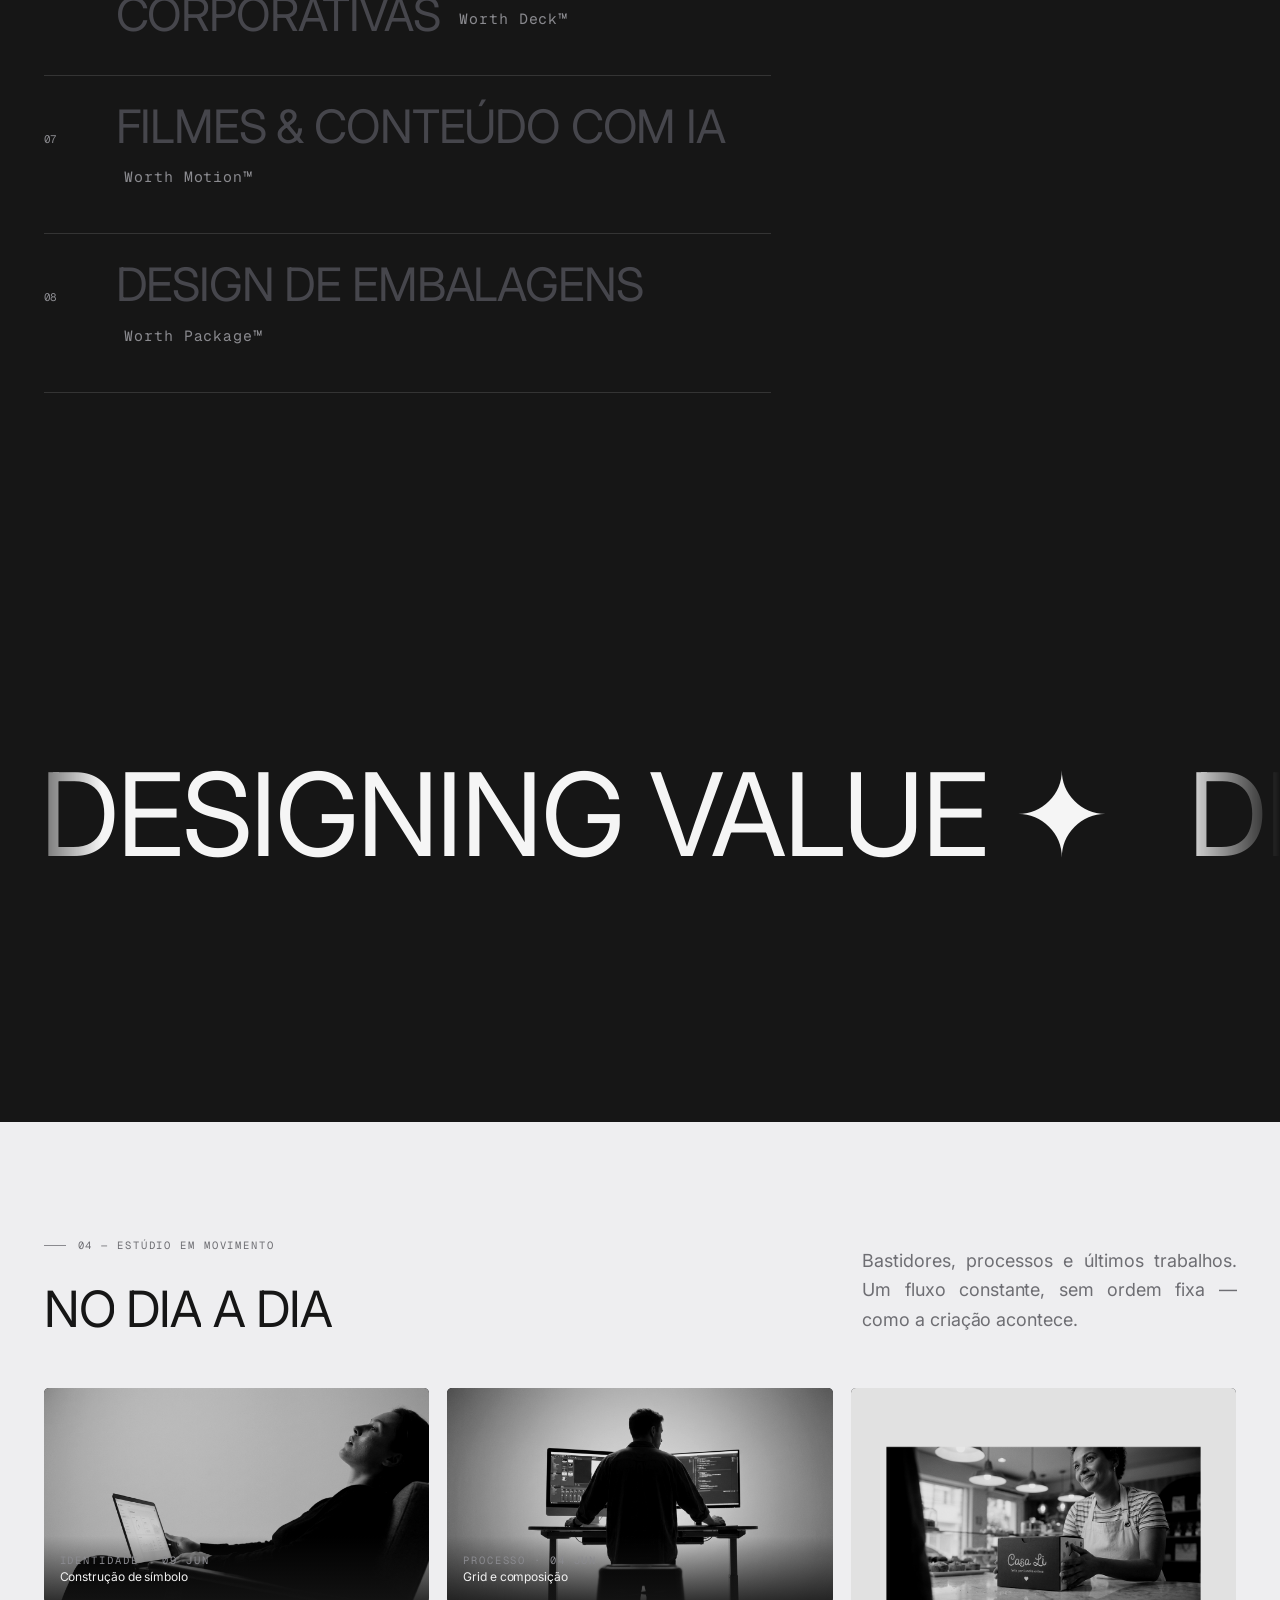
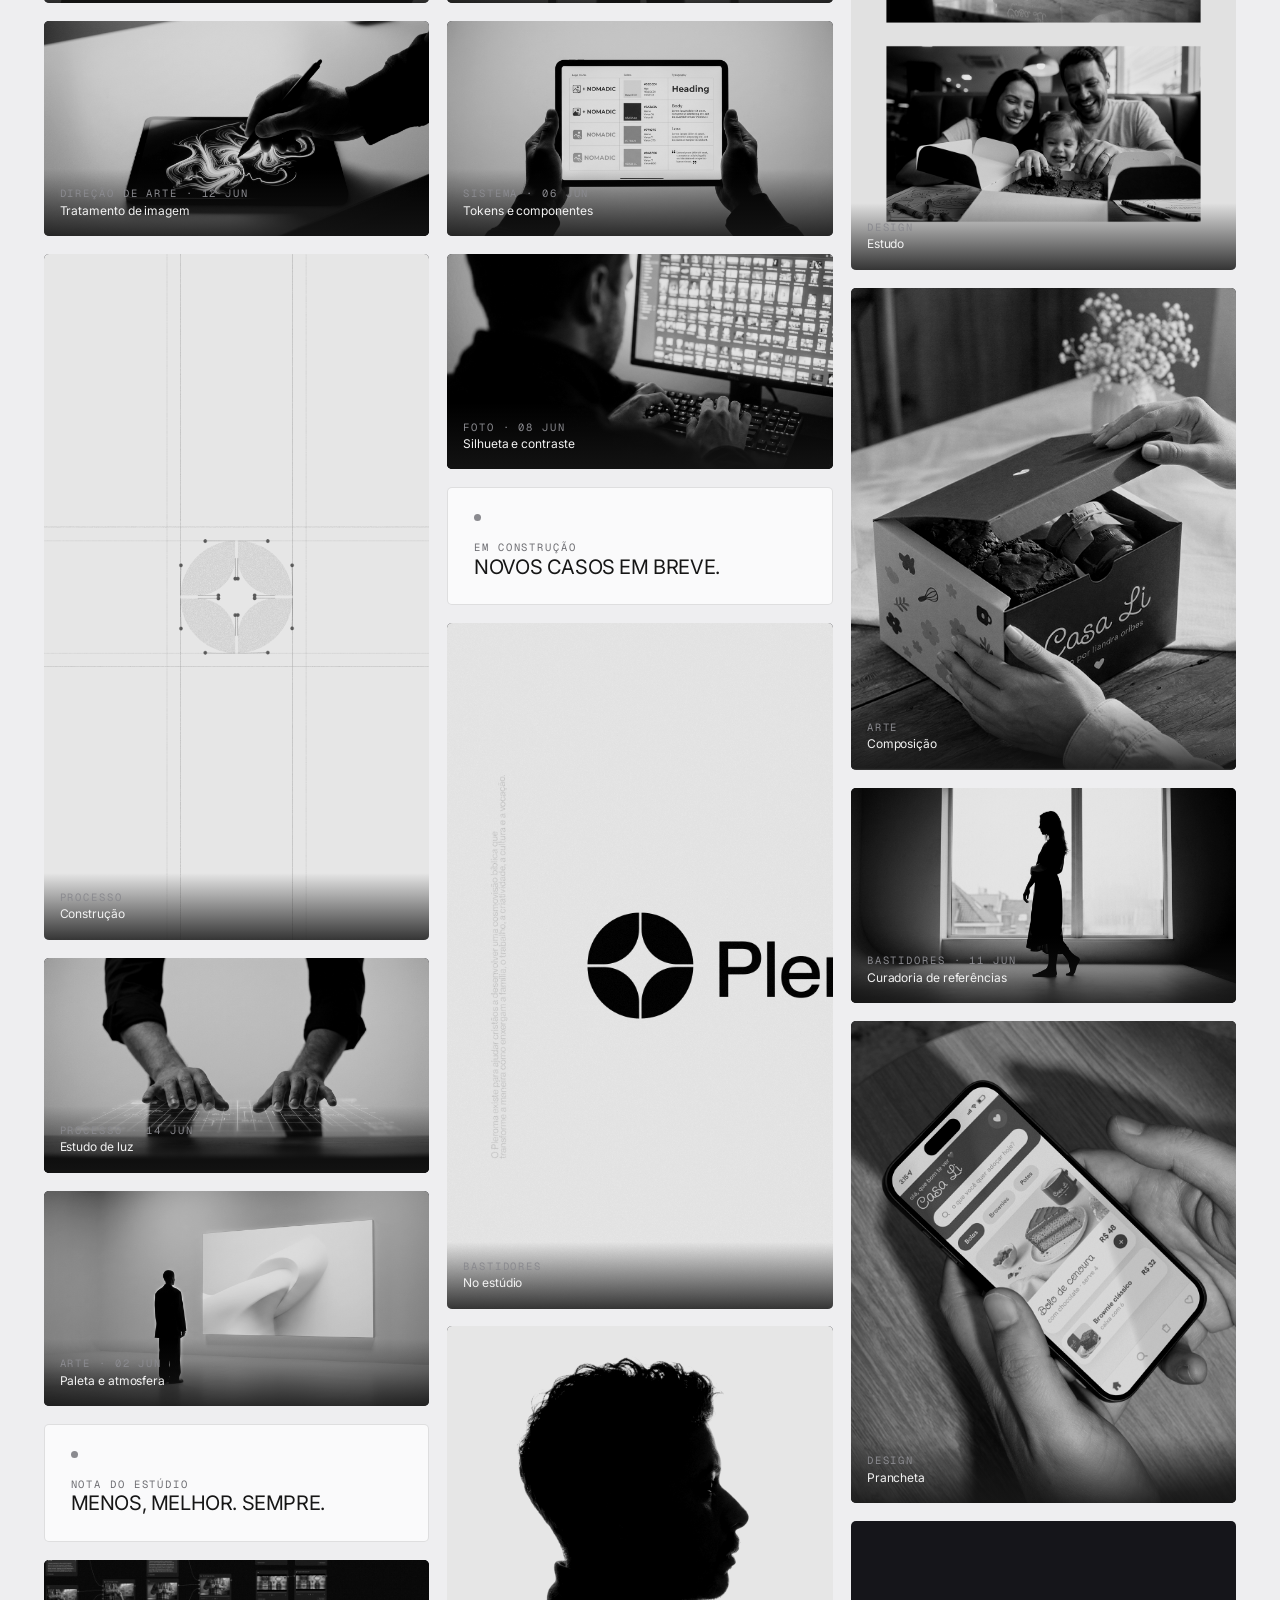
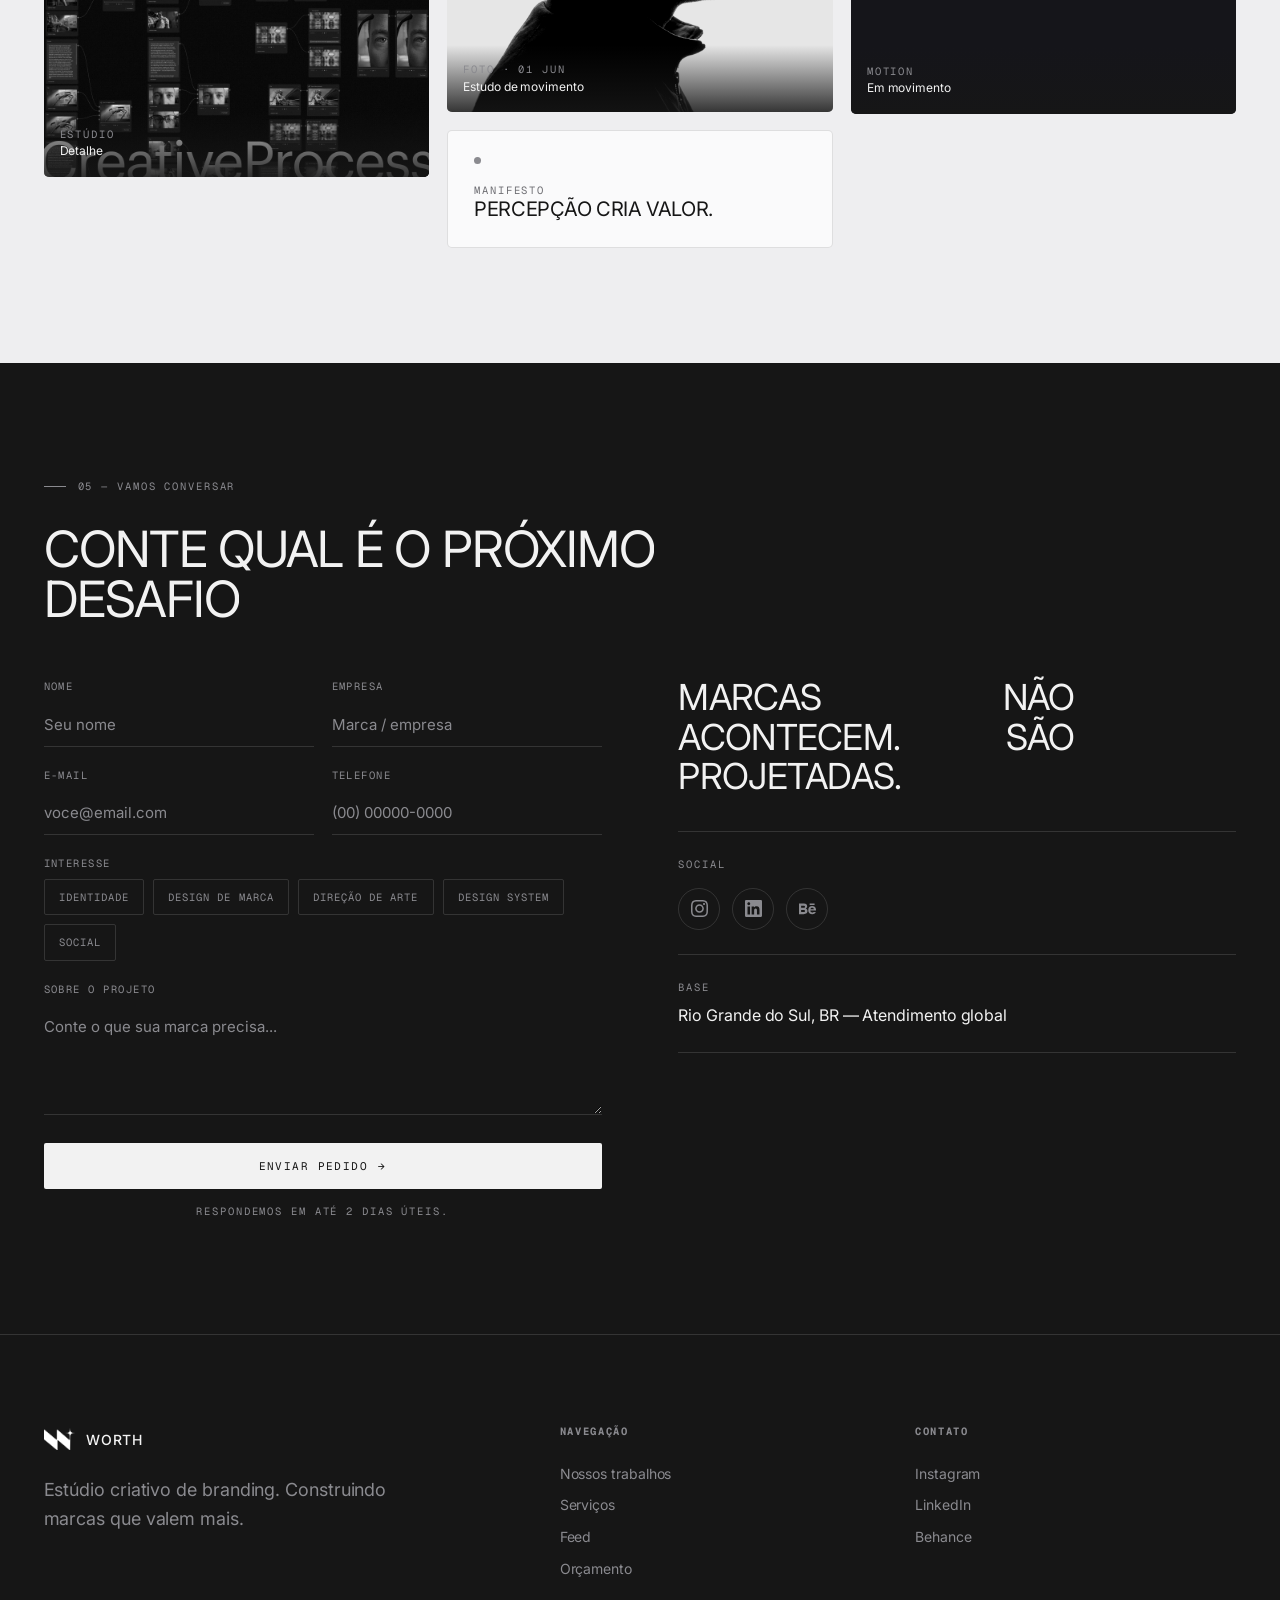
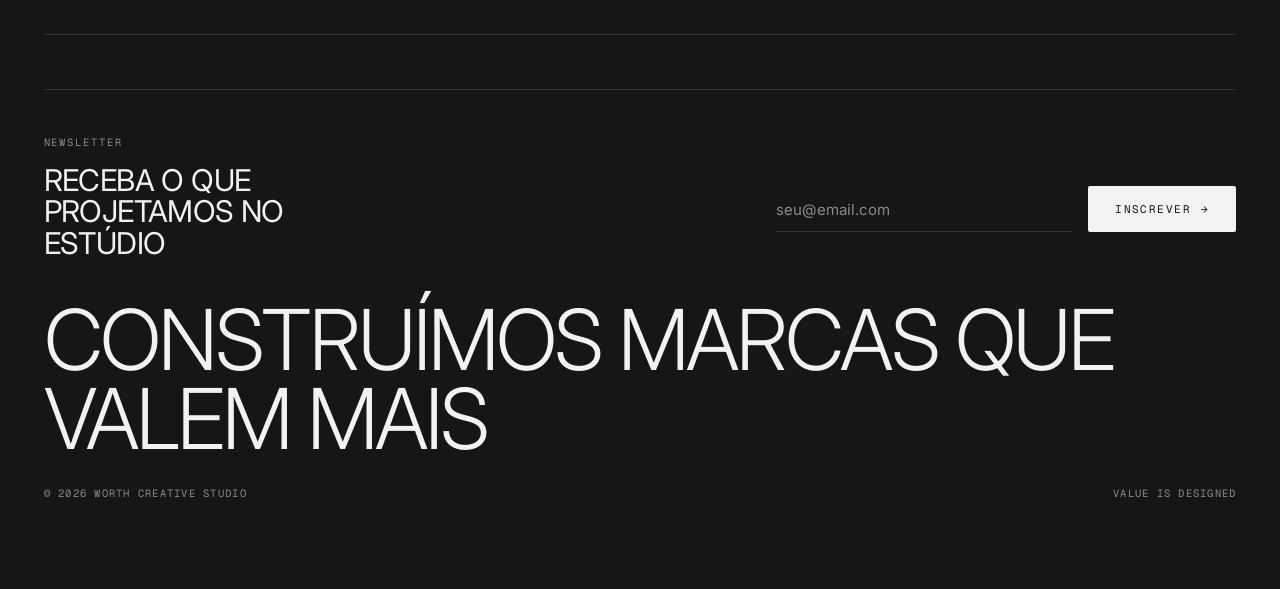
==== commit 0bcae81d: "Add #newsletter anchor to footer signup Co-Authored-By: Claude Opus 4.8 <noreply@anthropic.com>" ====
--- a/index.html
+++ b/index.html
@@ -306,7 +306,7 @@
       <div><h4>Navegação</h4><a href="#work">Nossos trabalhos</a><a href="#servicos">Serviços</a><a href="#feed">Feed</a><a href="#contato">Orçamento</a></div>
       <div><h4>Contato</h4><a href="https://www.instagram.com/worth.creativestudio/" target="_blank" rel="noopener">Instagram</a><a href="https://www.linkedin.com/in/william-oribes-436bb8154/" target="_blank" rel="noopener">LinkedIn</a><a href="https://www.behance.net/williamoribes" target="_blank" rel="noopener">Behance</a></div>
     </div>
-    <div class="news">
+    <div class="news" id="newsletter">
       <div class="news-l">
         <div class="mono">Newsletter</div>
         <p class="news-h">Receba o que projetamos no estúdio</p>
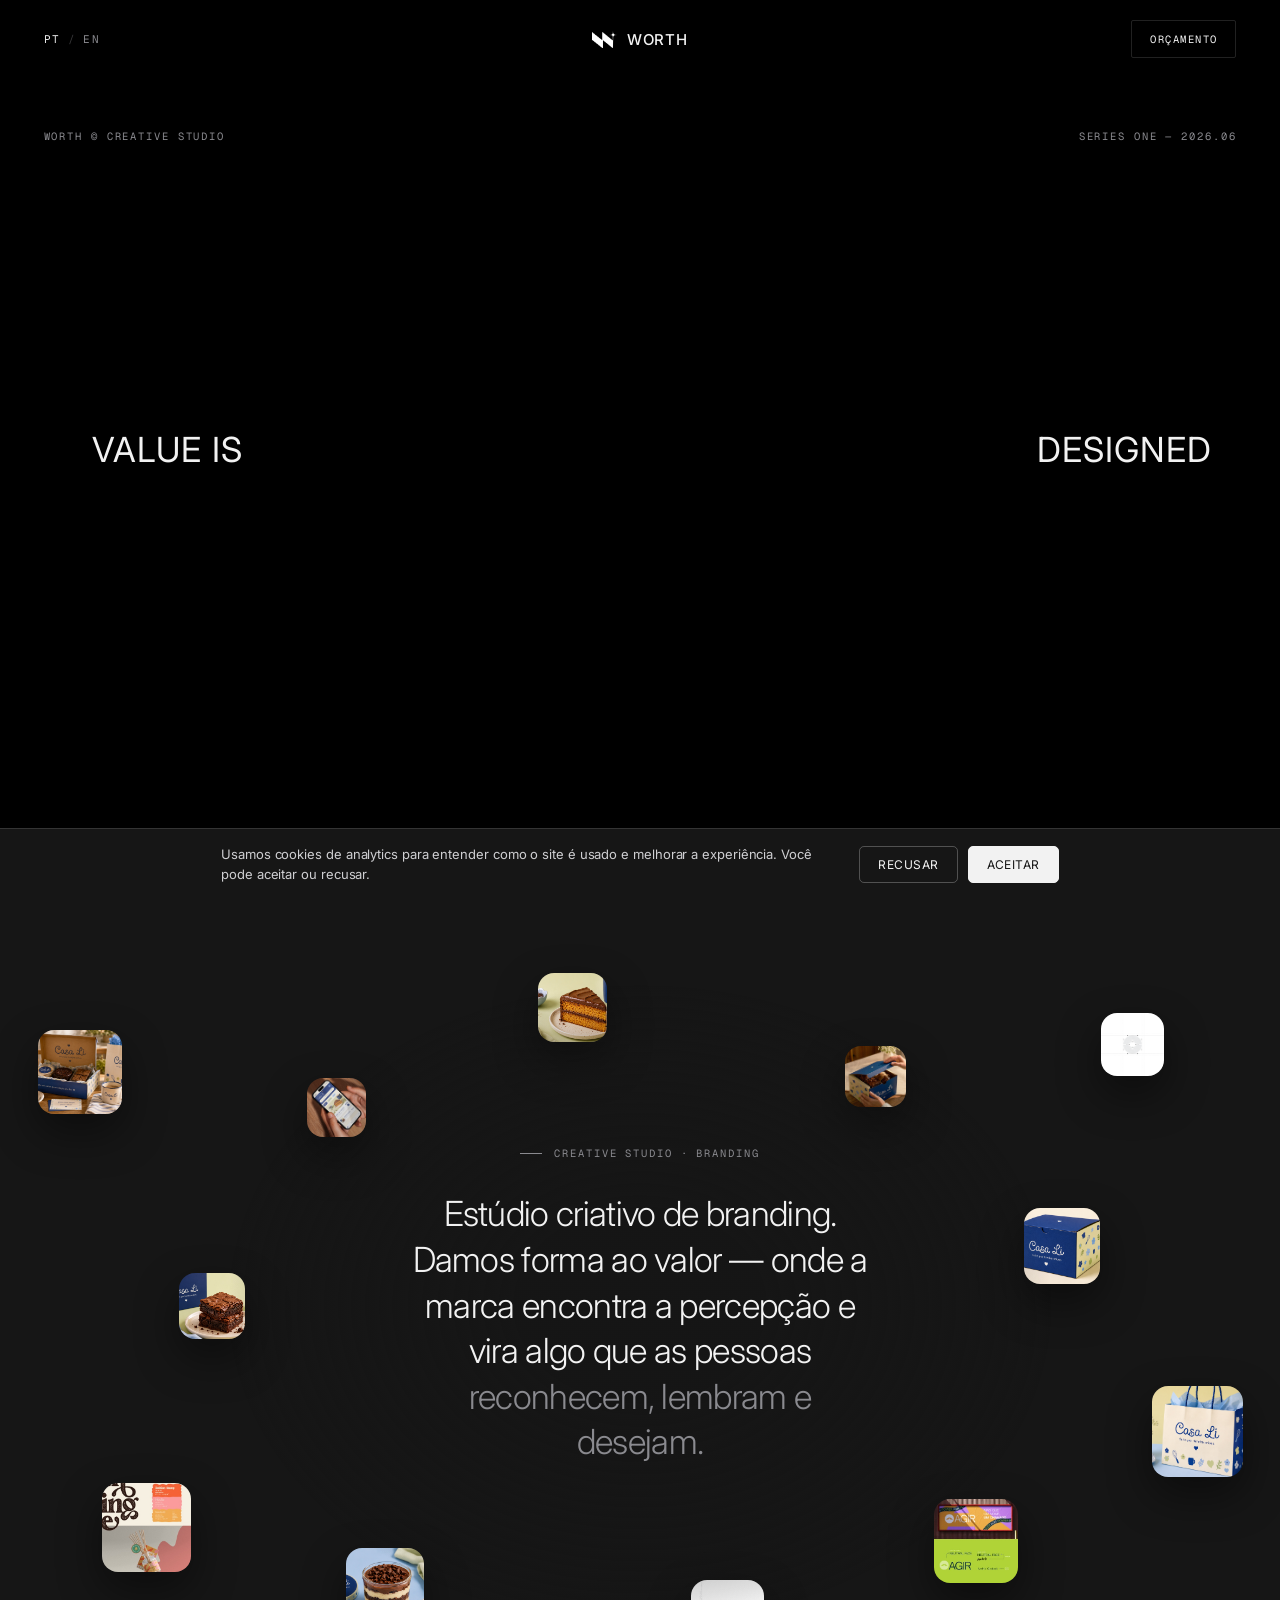
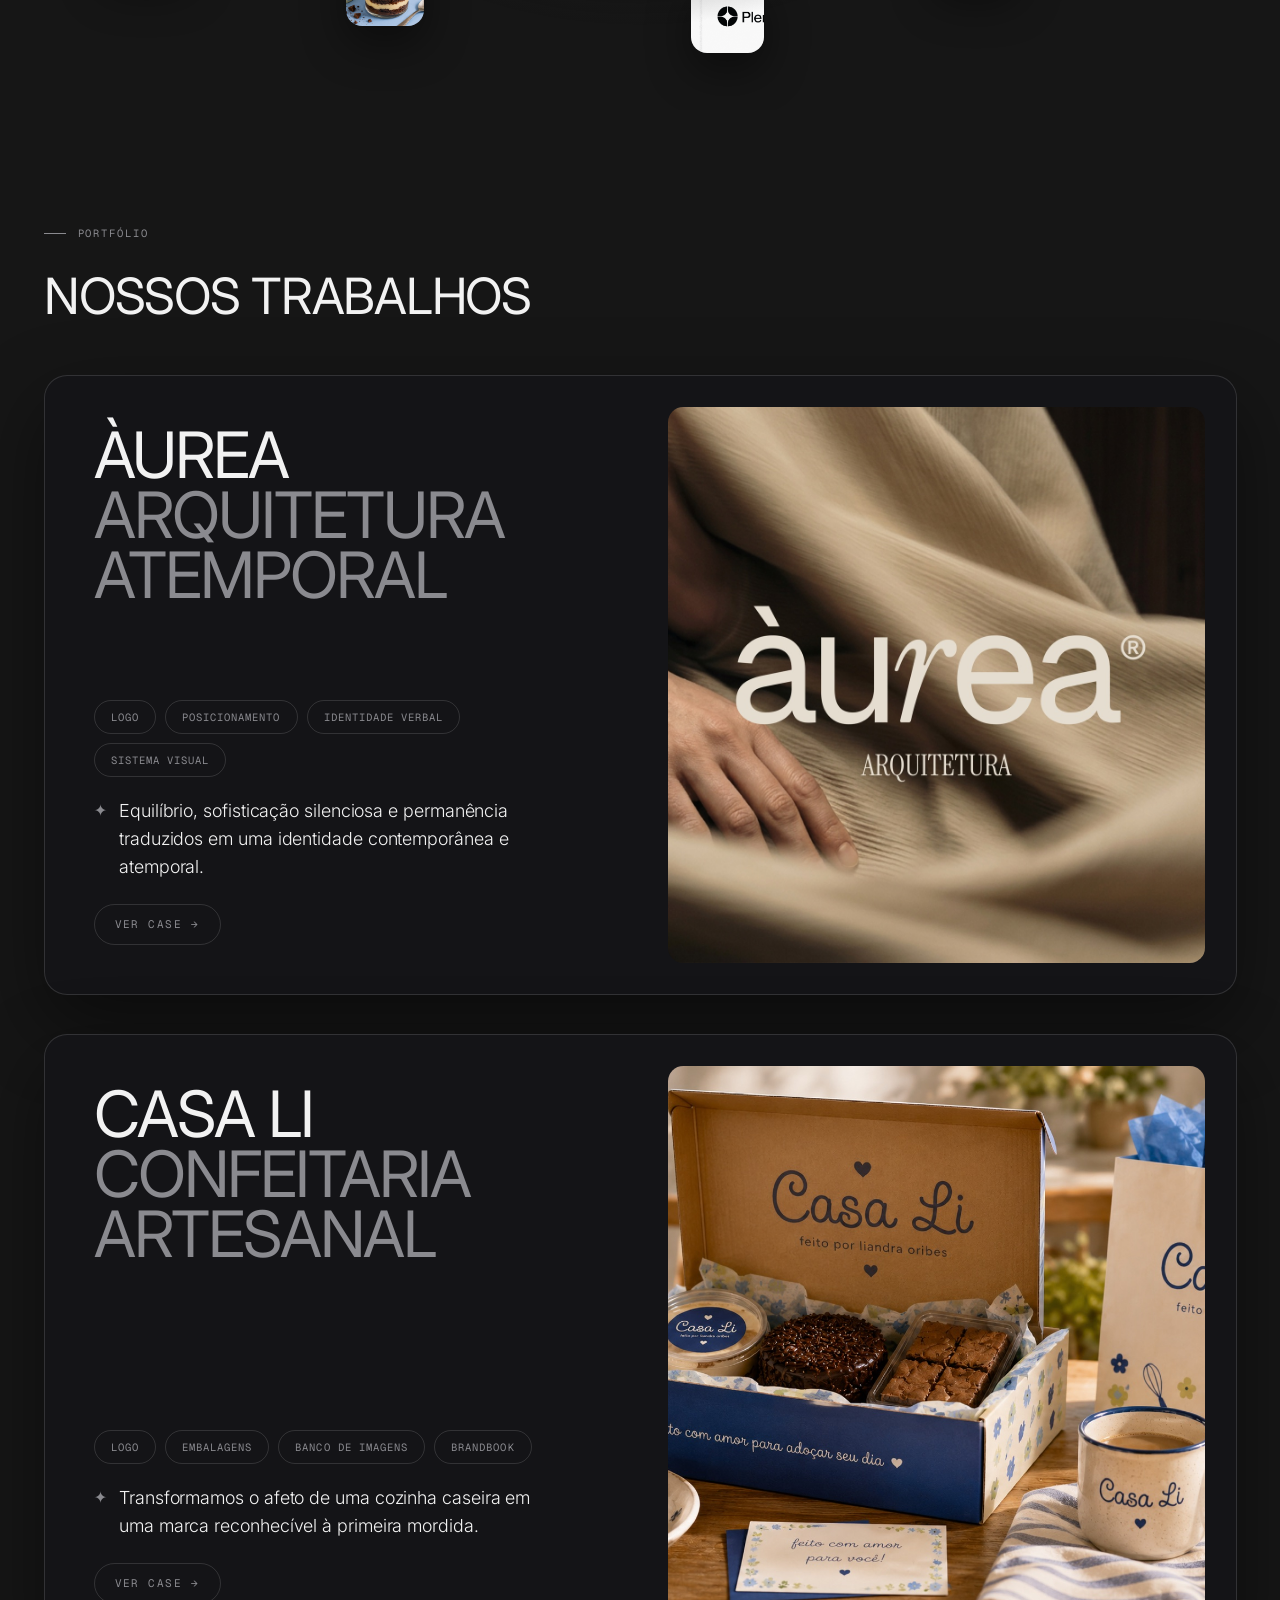
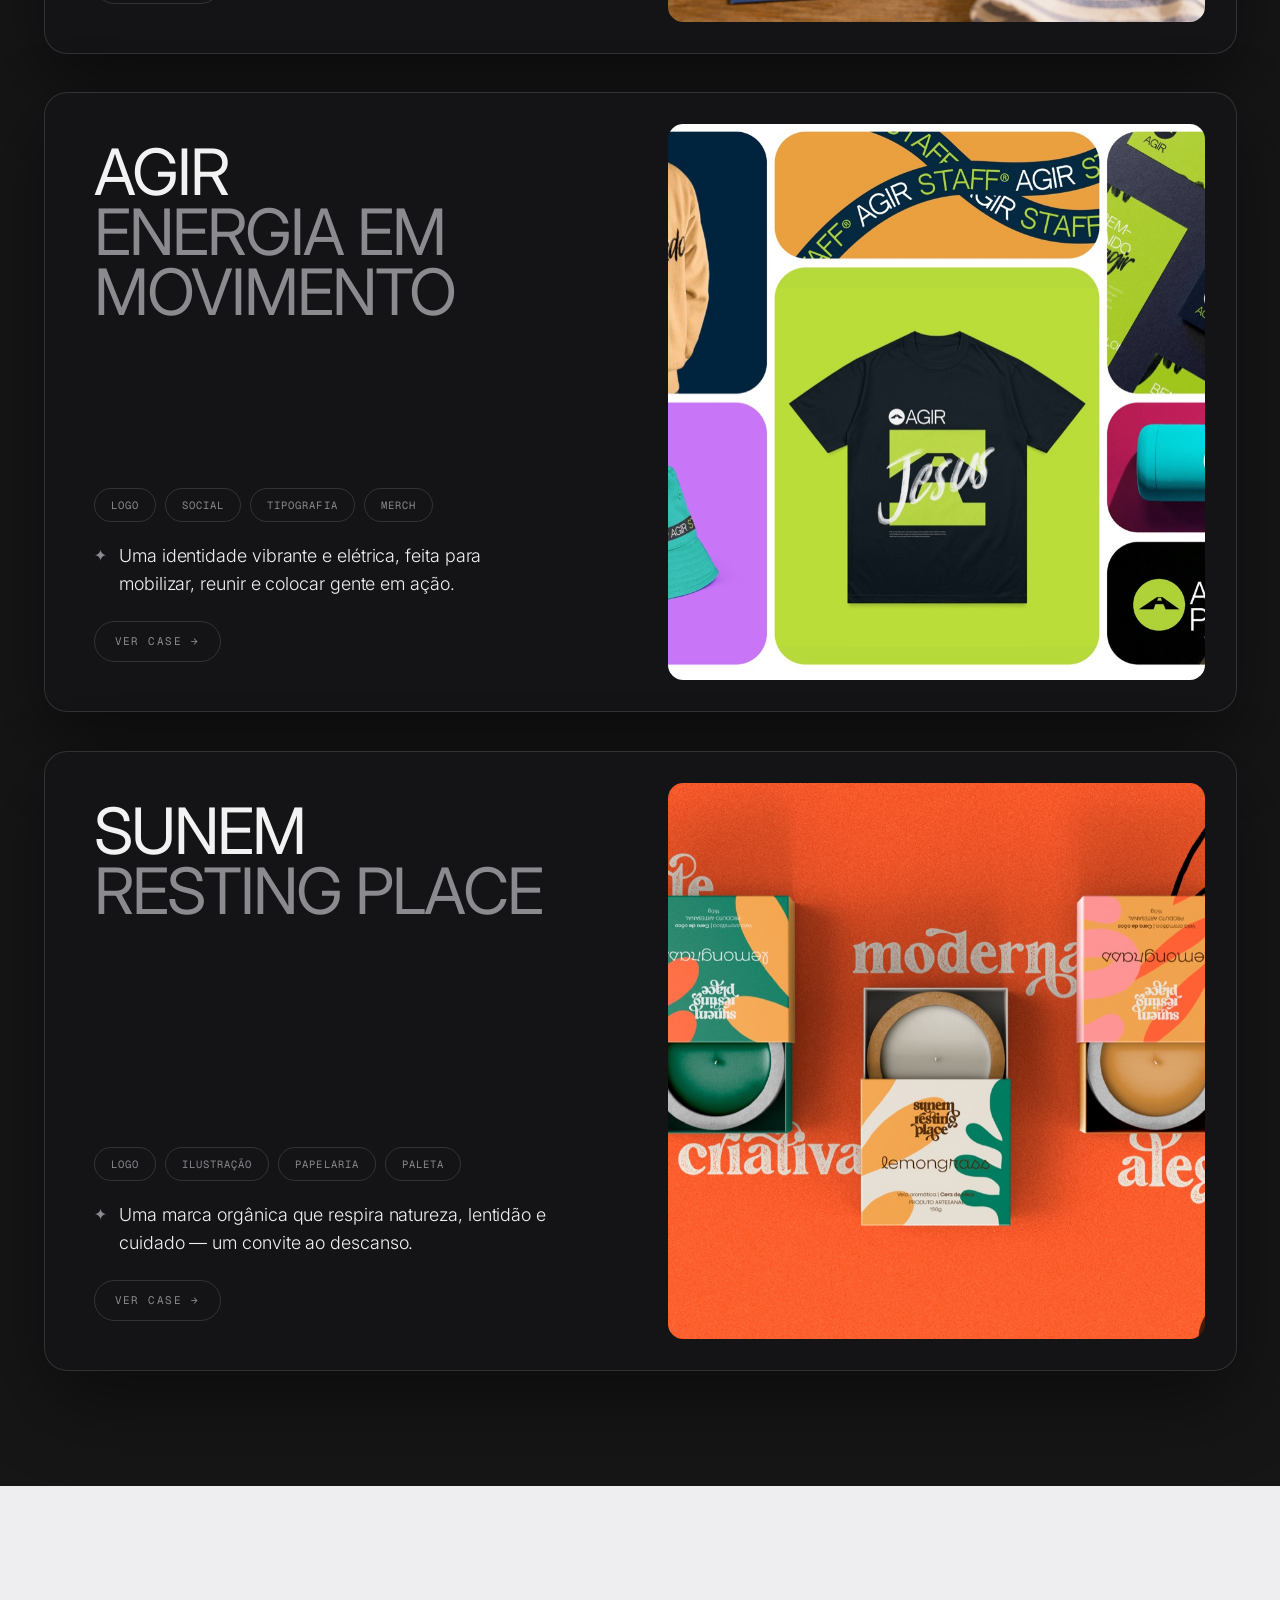
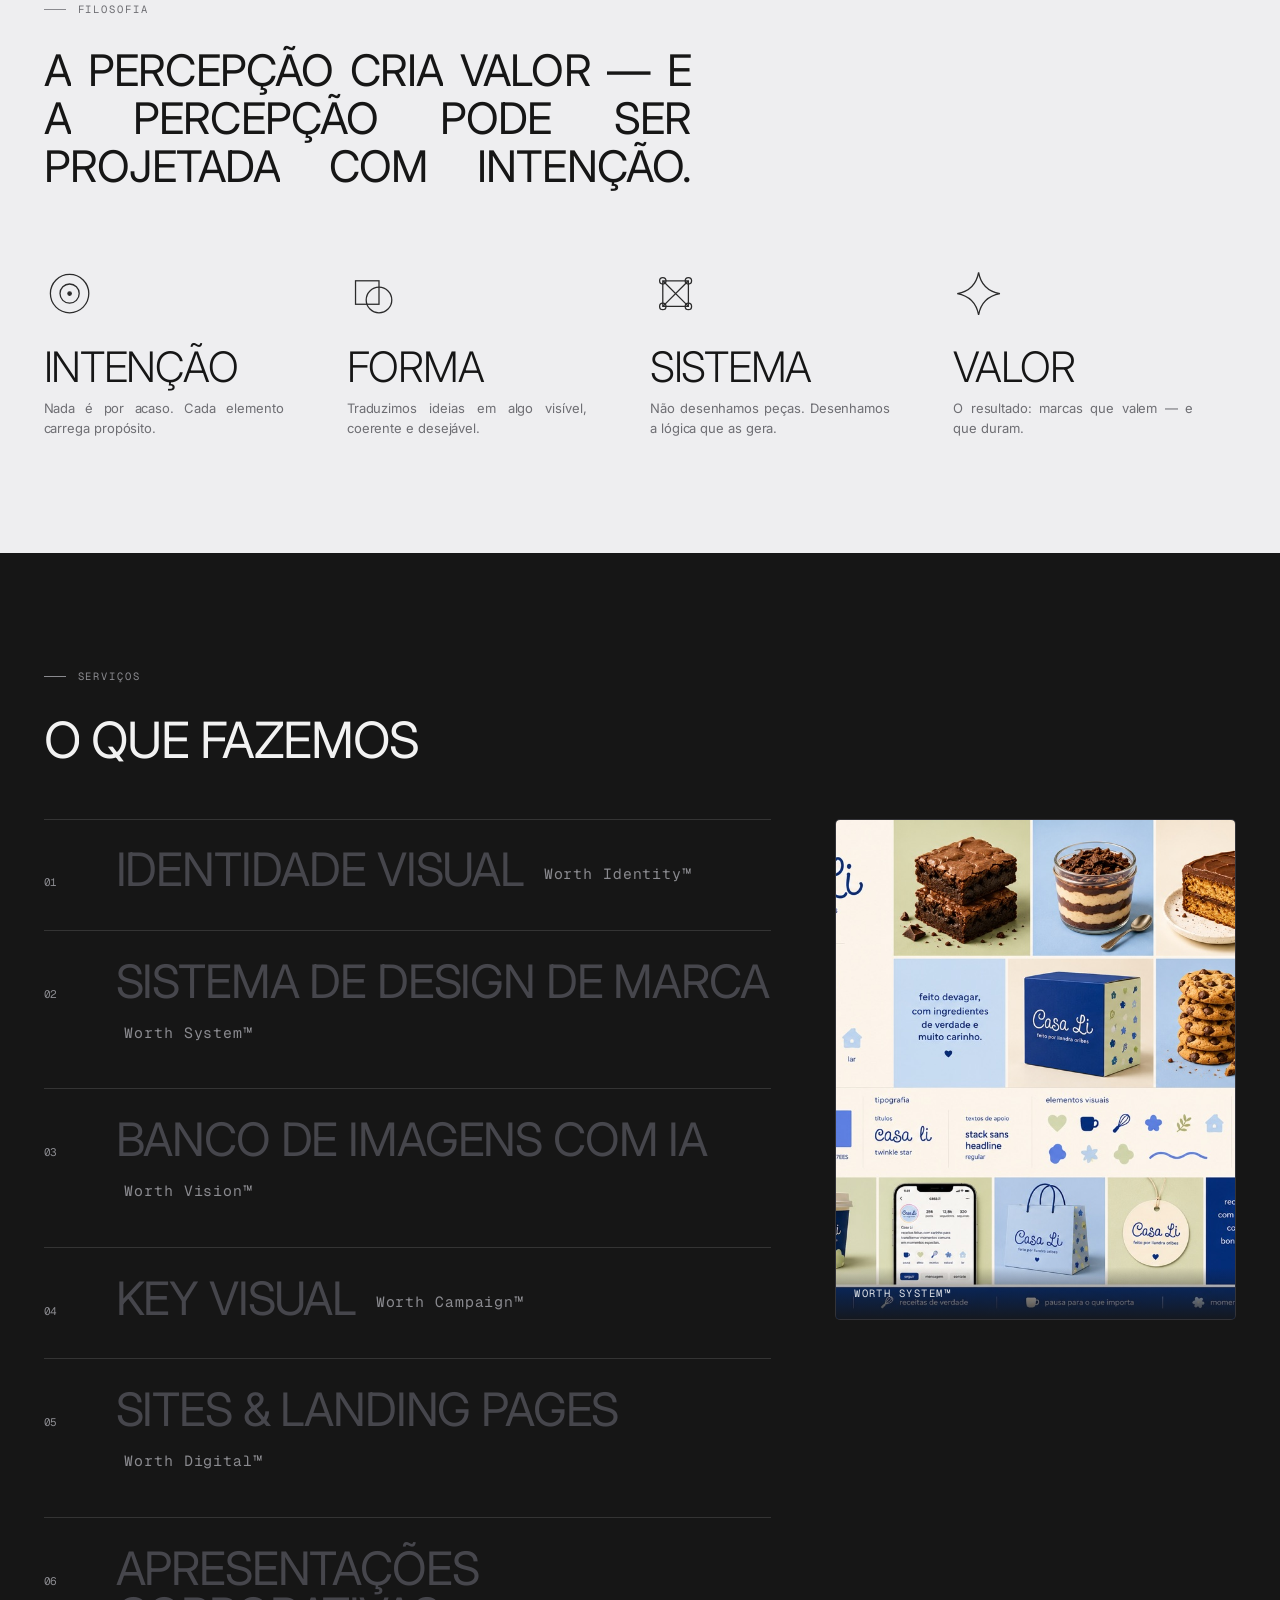
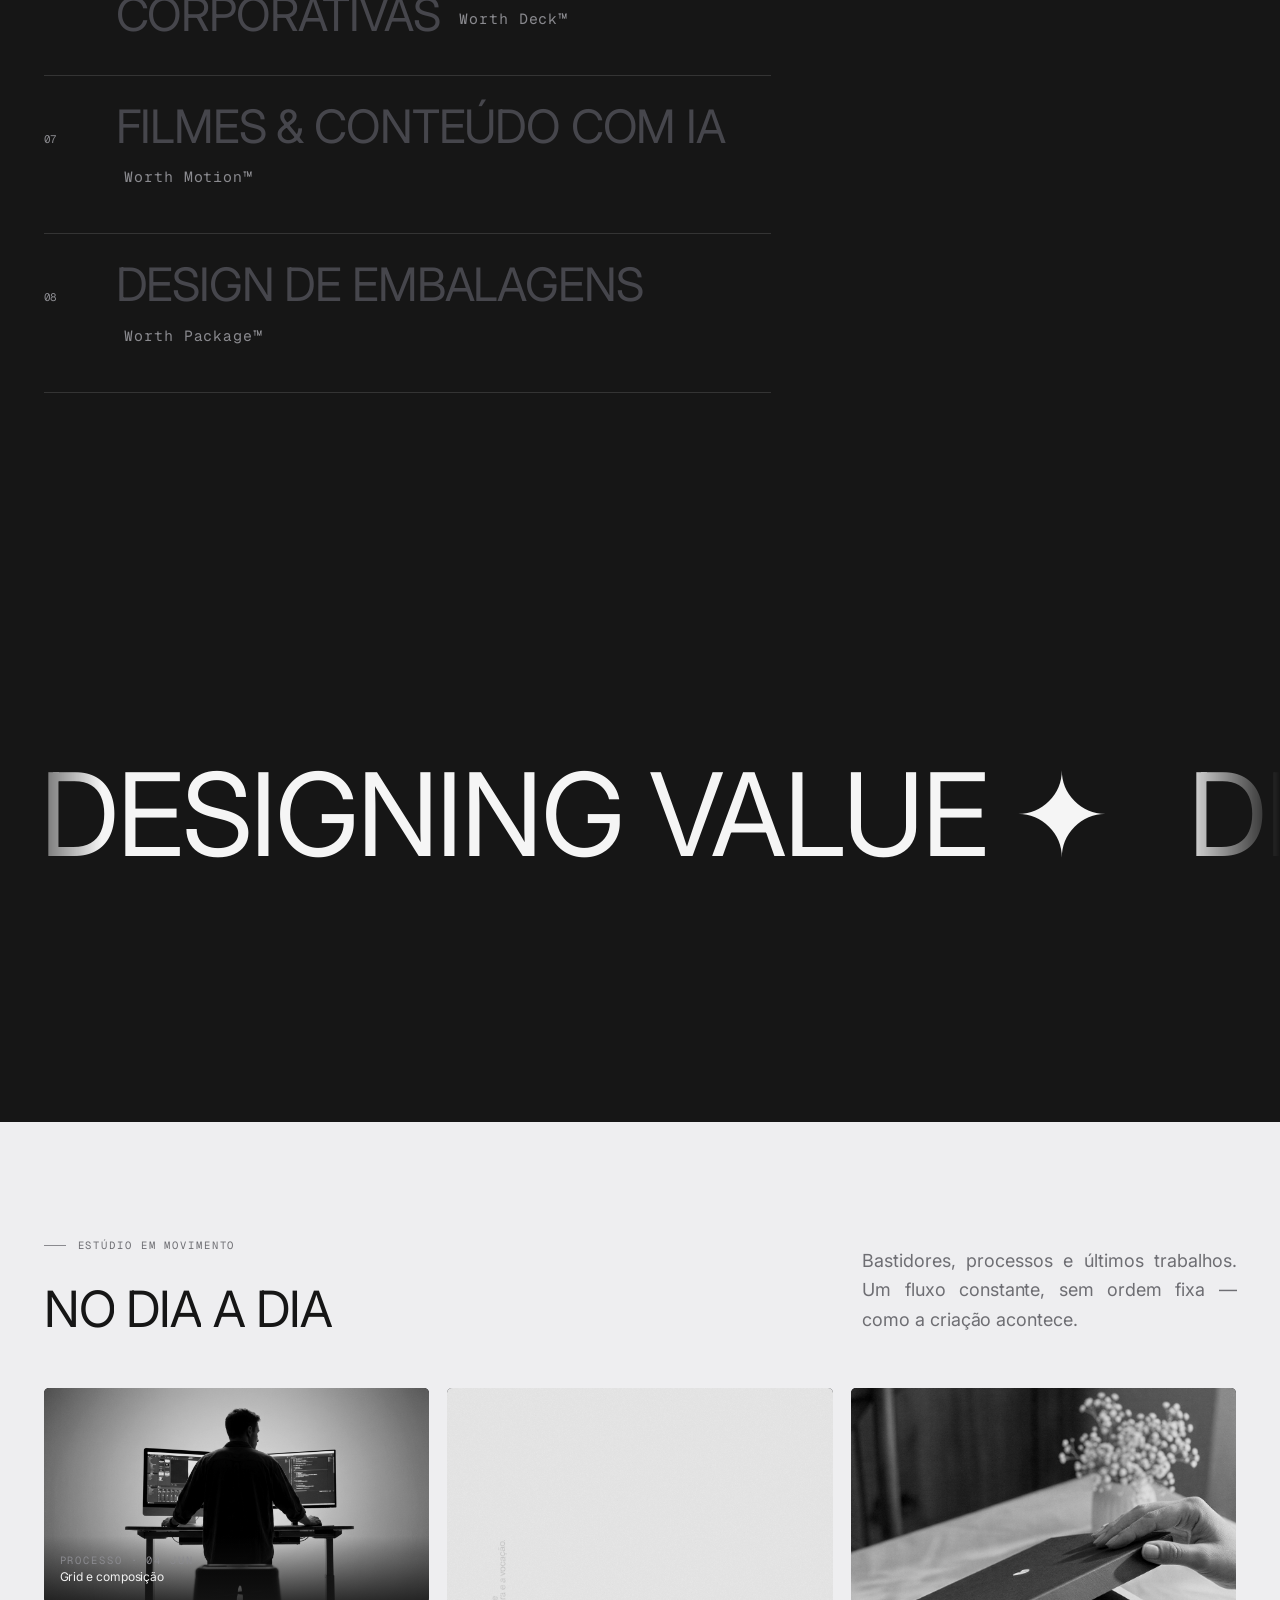
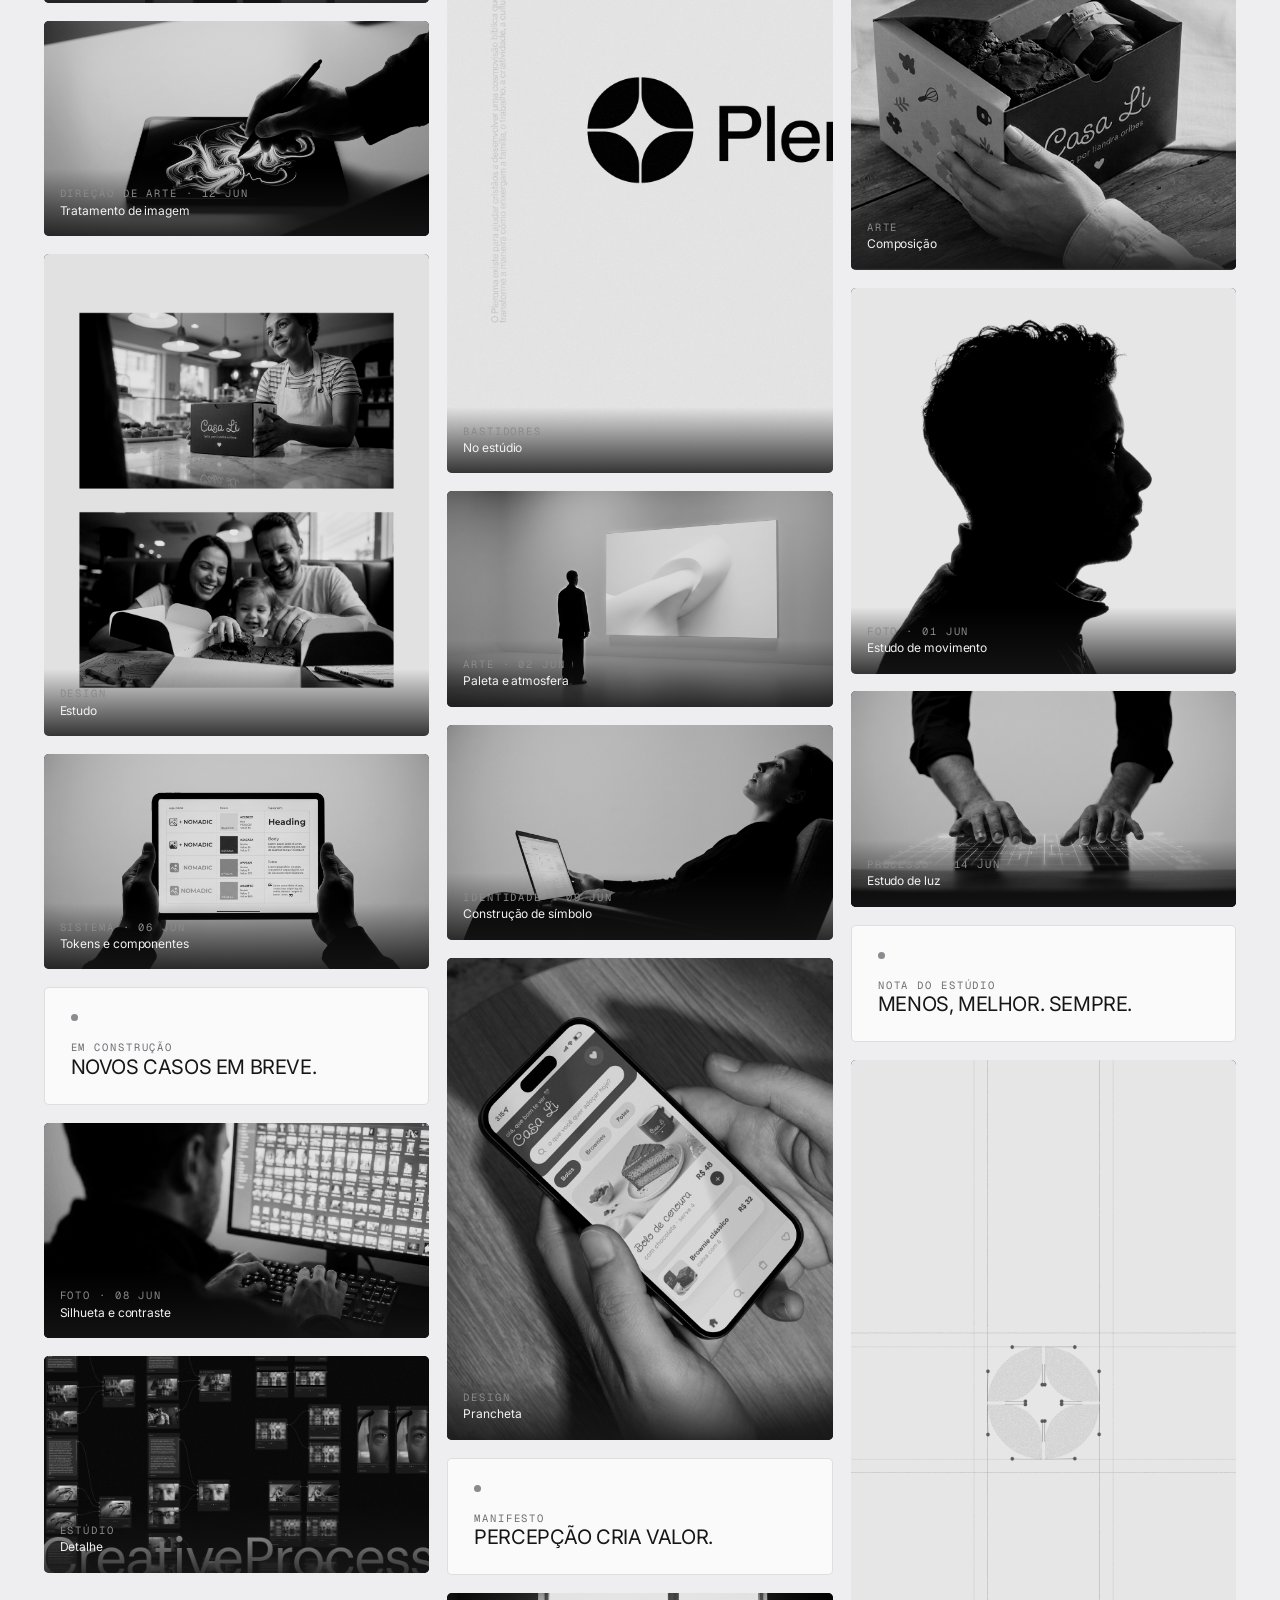
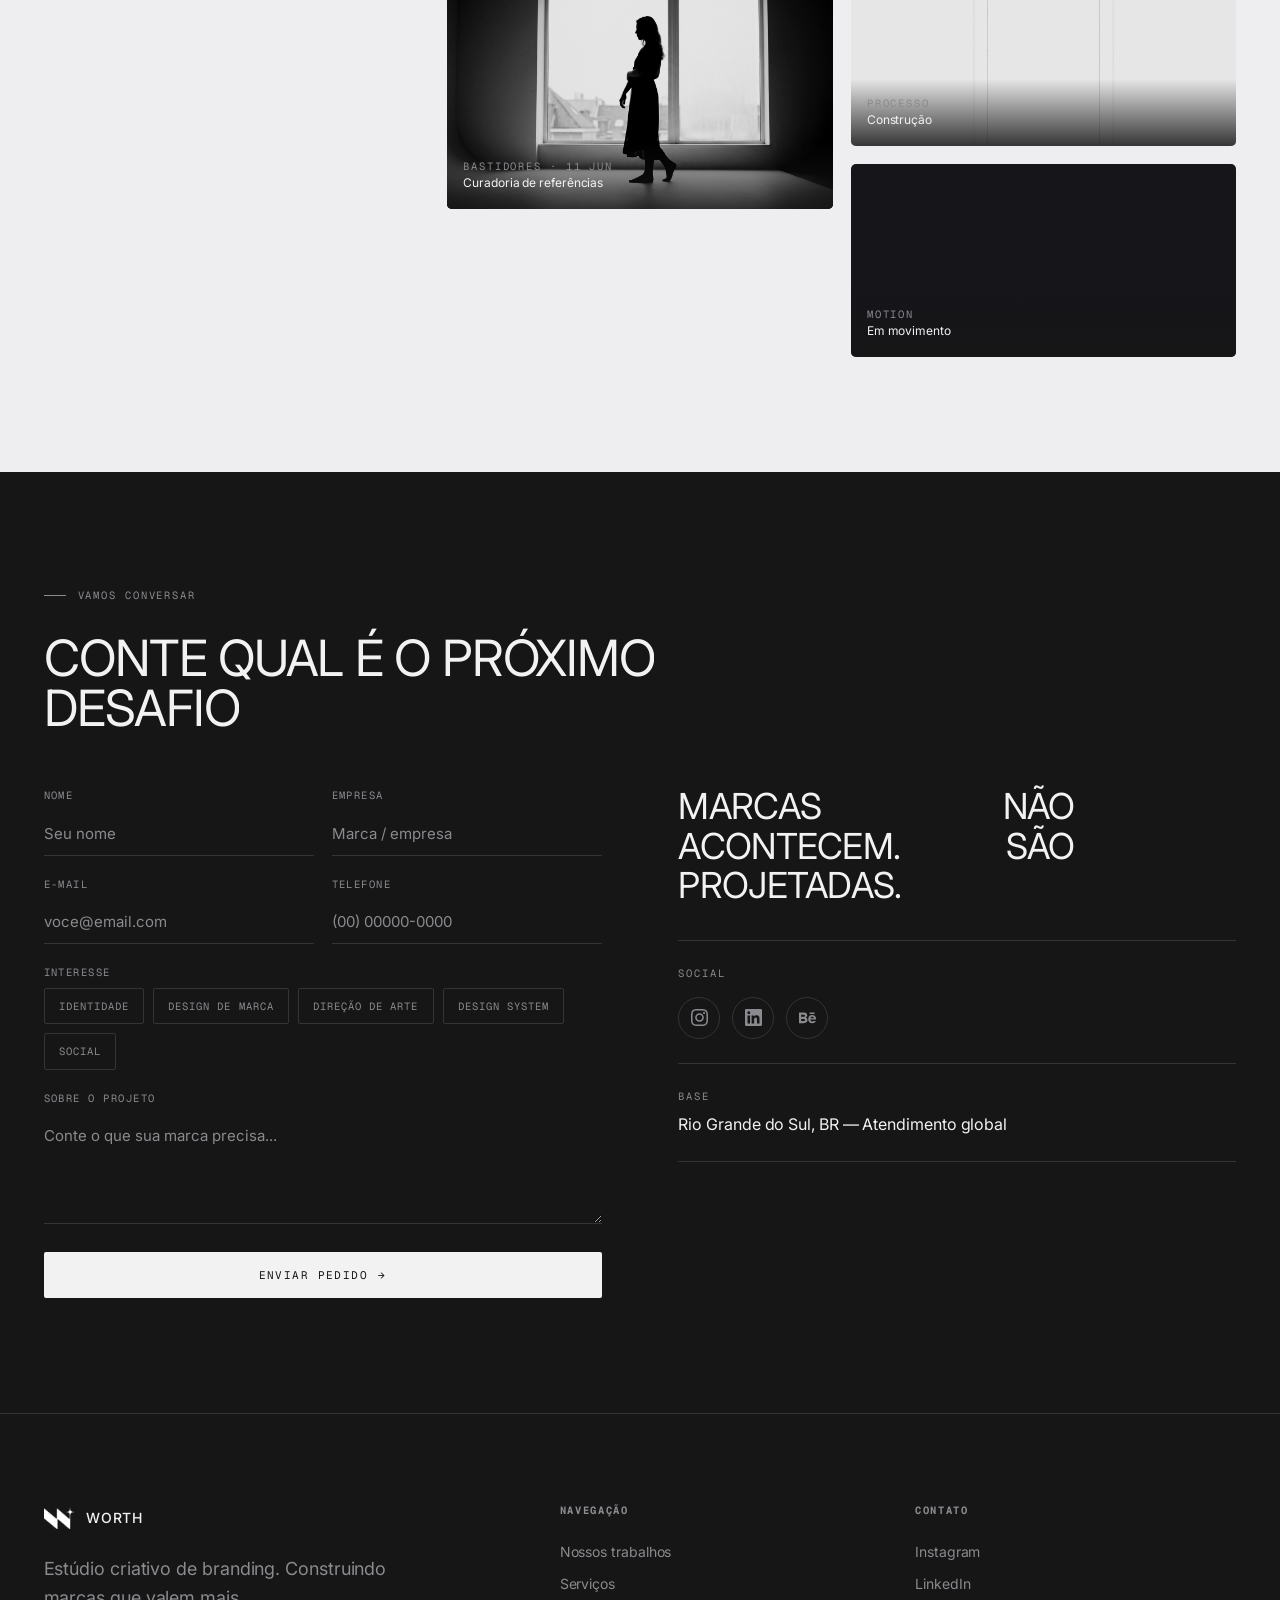
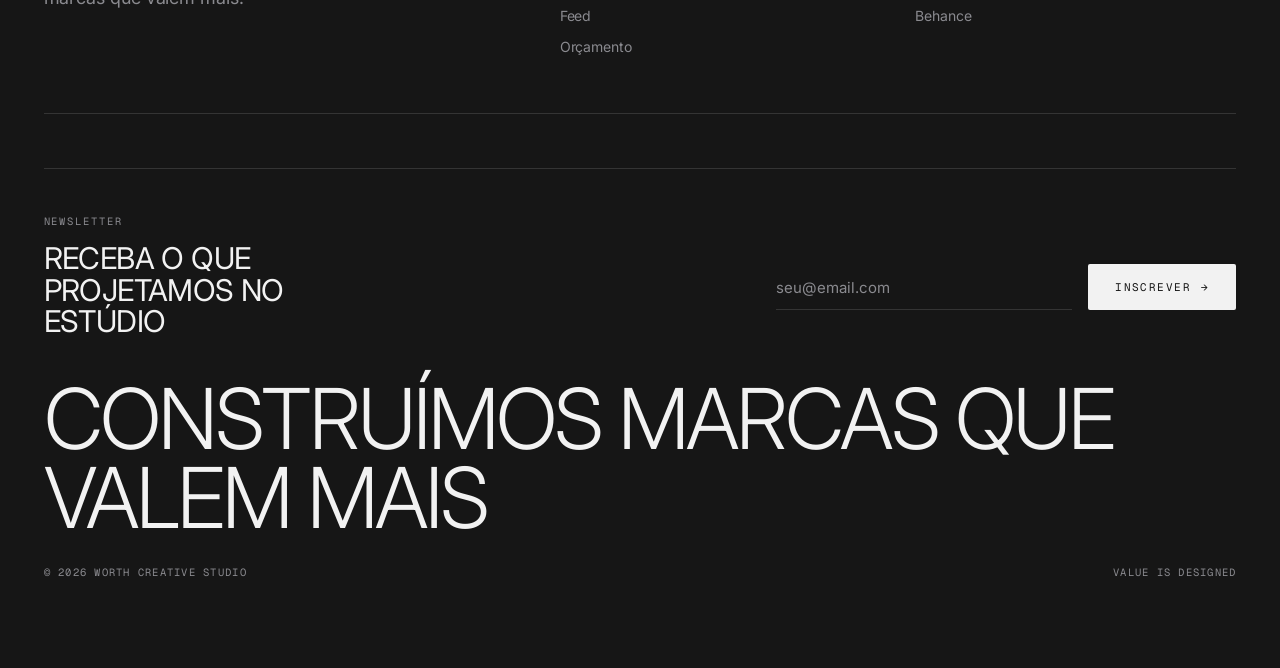
==== commit 713c545e: "Ajusta textos e elementos da home" ====
--- a/index.html
+++ b/index.html
@@ -82,7 +82,6 @@
     <span class="fi" style="--x:80%;--y:38%;--s:.9;--t:8s;--d:.7s"><img src="img/cases/casali-4.jpg" alt=""></span>
     <span class="fi" style="--x:90%;--y:60%;--s:1.08;--t:7.3s;--d:.35s"><img src="img/cases/casali-5.jpg" alt=""></span>
     <span class="fi" style="--x:86%;--y:14%;--s:.74;--t:8.9s;--d:1.1s"><img src="img/dia-13.png" alt=""></span>
-    <span class="fi" style="--x:35%;--y:66%;--s:.66;--t:7.7s;--d:.95s"><img src="img/cases/casali-pattern.jpg" alt=""></span>
   </div>
   <div class="wrap intro-center">
     <div class="kicker" style="justify-content:center"><span class="mono">Creative Studio · Branding</span></div>
@@ -94,7 +93,7 @@
 <section class="sec" id="work" data-cta="Ver projeto" data-cta-en="View project">
   <div class="wrap">
     <div class="sec-head">
-      <div><div class="kicker"><span class="mono">01 — Portfólio</span></div>
+      <div><div class="kicker"><span class="mono">Portfólio</span></div>
       <h2 class="am">Nossos trabalhos</h2></div>
     </div>
     <div class="stack" data-stack>
@@ -149,7 +148,7 @@
 <!-- FILOSOFIA (light) -->
 <section class="sec light">
   <div class="wrap">
-    <div class="kicker"><span class="mono">02 — Filosofia</span></div>
+    <div class="kicker"><span class="mono">Filosofia</span></div>
     <p class="statement am">A percepção cria valor — e a percepção pode ser projetada com intenção.</p>
     <div class="grid gap g4 rv rv-2" style="margin-top:clamp(48px,6vw,80px)">
       <div class="stat">
@@ -176,7 +175,7 @@
 <section class="sec" id="servicos">
   <div class="wrap">
     <div class="sec-head">
-      <div><div class="kicker"><span class="mono">03 — Serviços</span></div>
+      <div><div class="kicker"><span class="mono">Serviços</span></div>
       <h2 class="am">O que fazemos</h2></div>
     </div>
     <div class="svc-x rv rv-2">
@@ -207,7 +206,7 @@
 <section class="sec light" id="feed" data-cta="Expandir" data-cta-en="Expand">
   <div class="wrap">
     <div class="sec-head">
-      <div><div class="kicker"><span class="mono">04 — Estúdio em movimento</span></div>
+      <div><div class="kicker"><span class="mono">Estúdio em movimento</span></div>
       <h2 class="am">No dia a dia</h2></div>
       <p class="lead box rv rv-2" style="max-width:34ch">Bastidores, processos e últimos trabalhos. Um fluxo constante, sem ordem fixa — como a criação acontece.</p>
     </div>
@@ -238,7 +237,7 @@
 <!-- CONTATO -->
 <section class="sec" id="contato">
   <div class="wrap">
-    <div class="sec-head"><div><div class="kicker"><span class="mono">05 — Vamos conversar</span></div>
+    <div class="sec-head"><div><div class="kicker"><span class="mono">Vamos conversar</span></div>
       <h2 class="am">Conte qual é o próximo desafio</h2></div></div>
     <div class="grid gap g2" style="gap:clamp(34px,6vw,80px);align-items:start">
       <div class="form-col">
@@ -264,7 +263,6 @@
         </div>
         <div class="fl"><label>Sobre o projeto</label><textarea name="Mensagem" placeholder="Conte o que sua marca precisa..." required></textarea></div>
         <button type="submit" class="btn btn-fill" style="width:100%;justify-content:center;margin-top:8px">Enviar pedido <span class="arr">→</span></button>
-        <p class="mono" style="margin-top:14px;text-align:center">Respondemos em até 2 dias úteis.</p>
       </form>
       <div class="thankyou" hidden>
         <p class="statement" style="font-size:clamp(26px,3.2vw,42px)">Obrigado!<br>Vamos entrar em contato.</p>
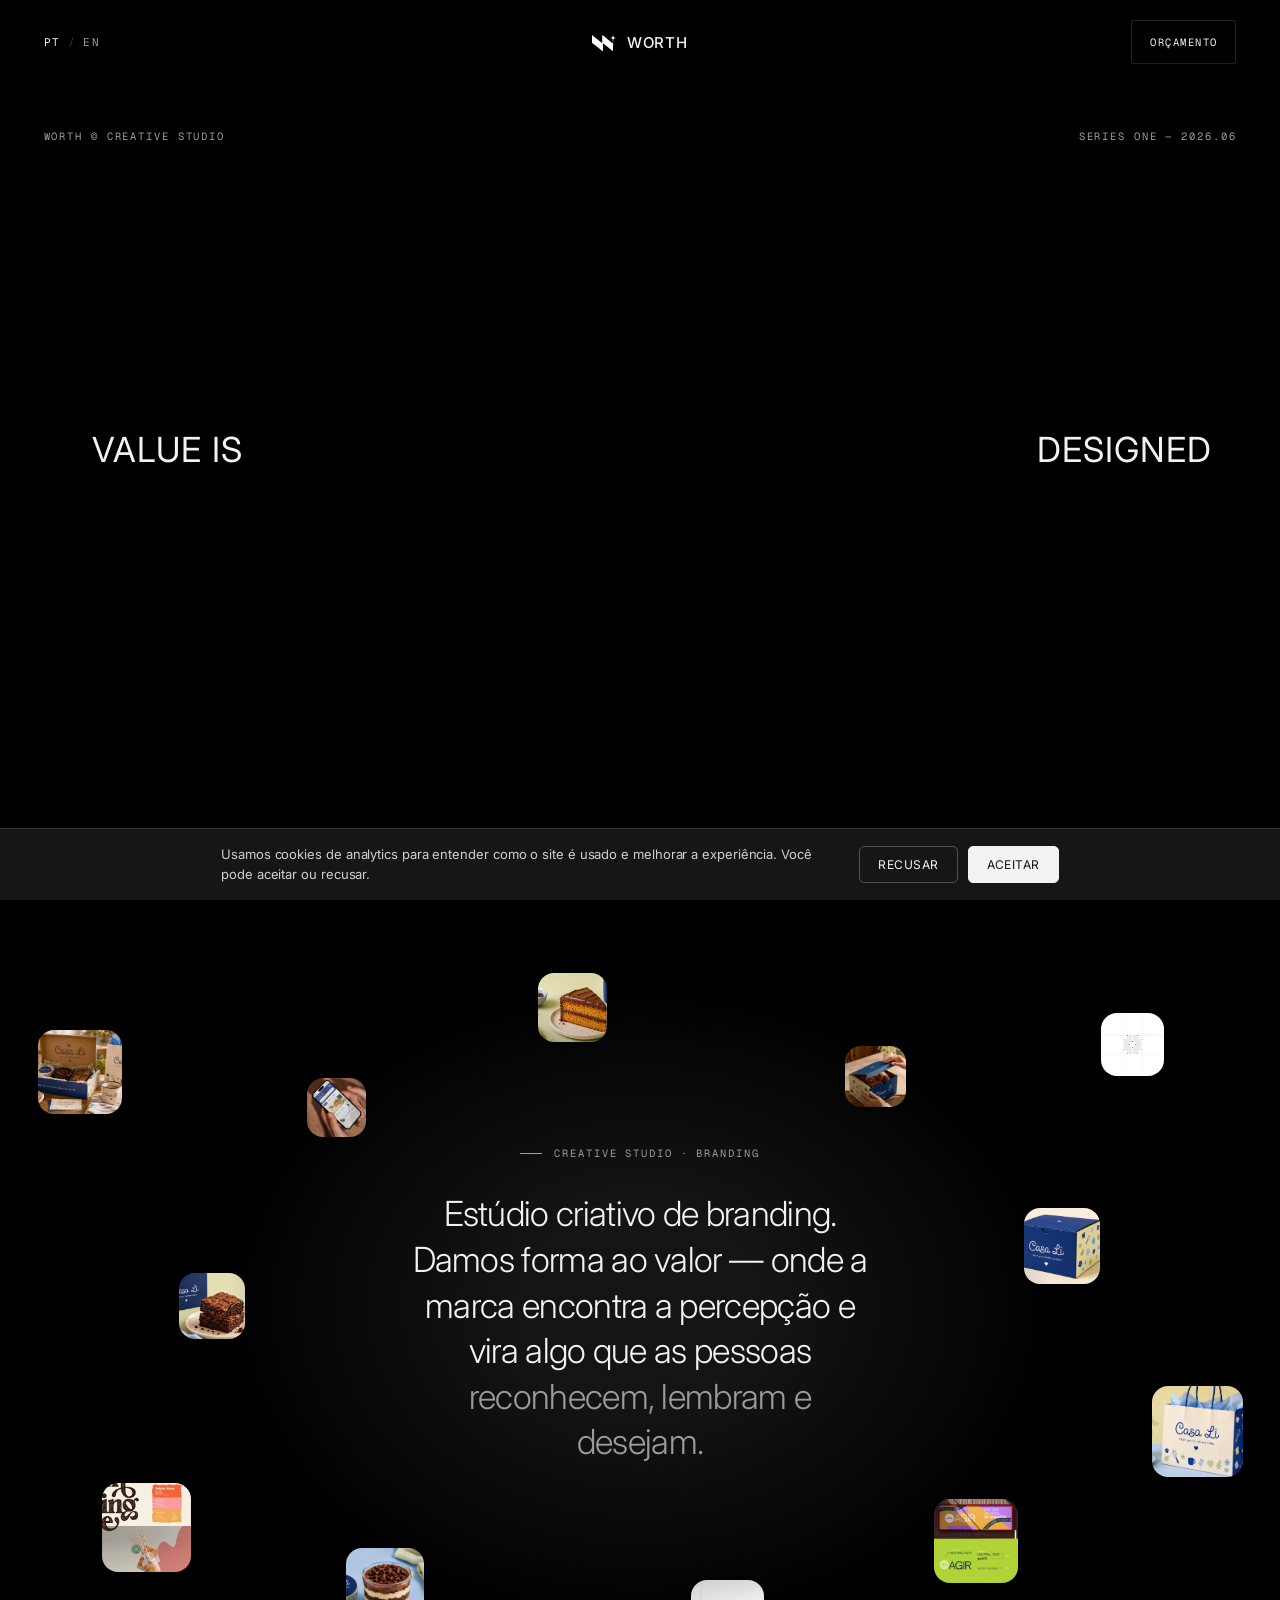
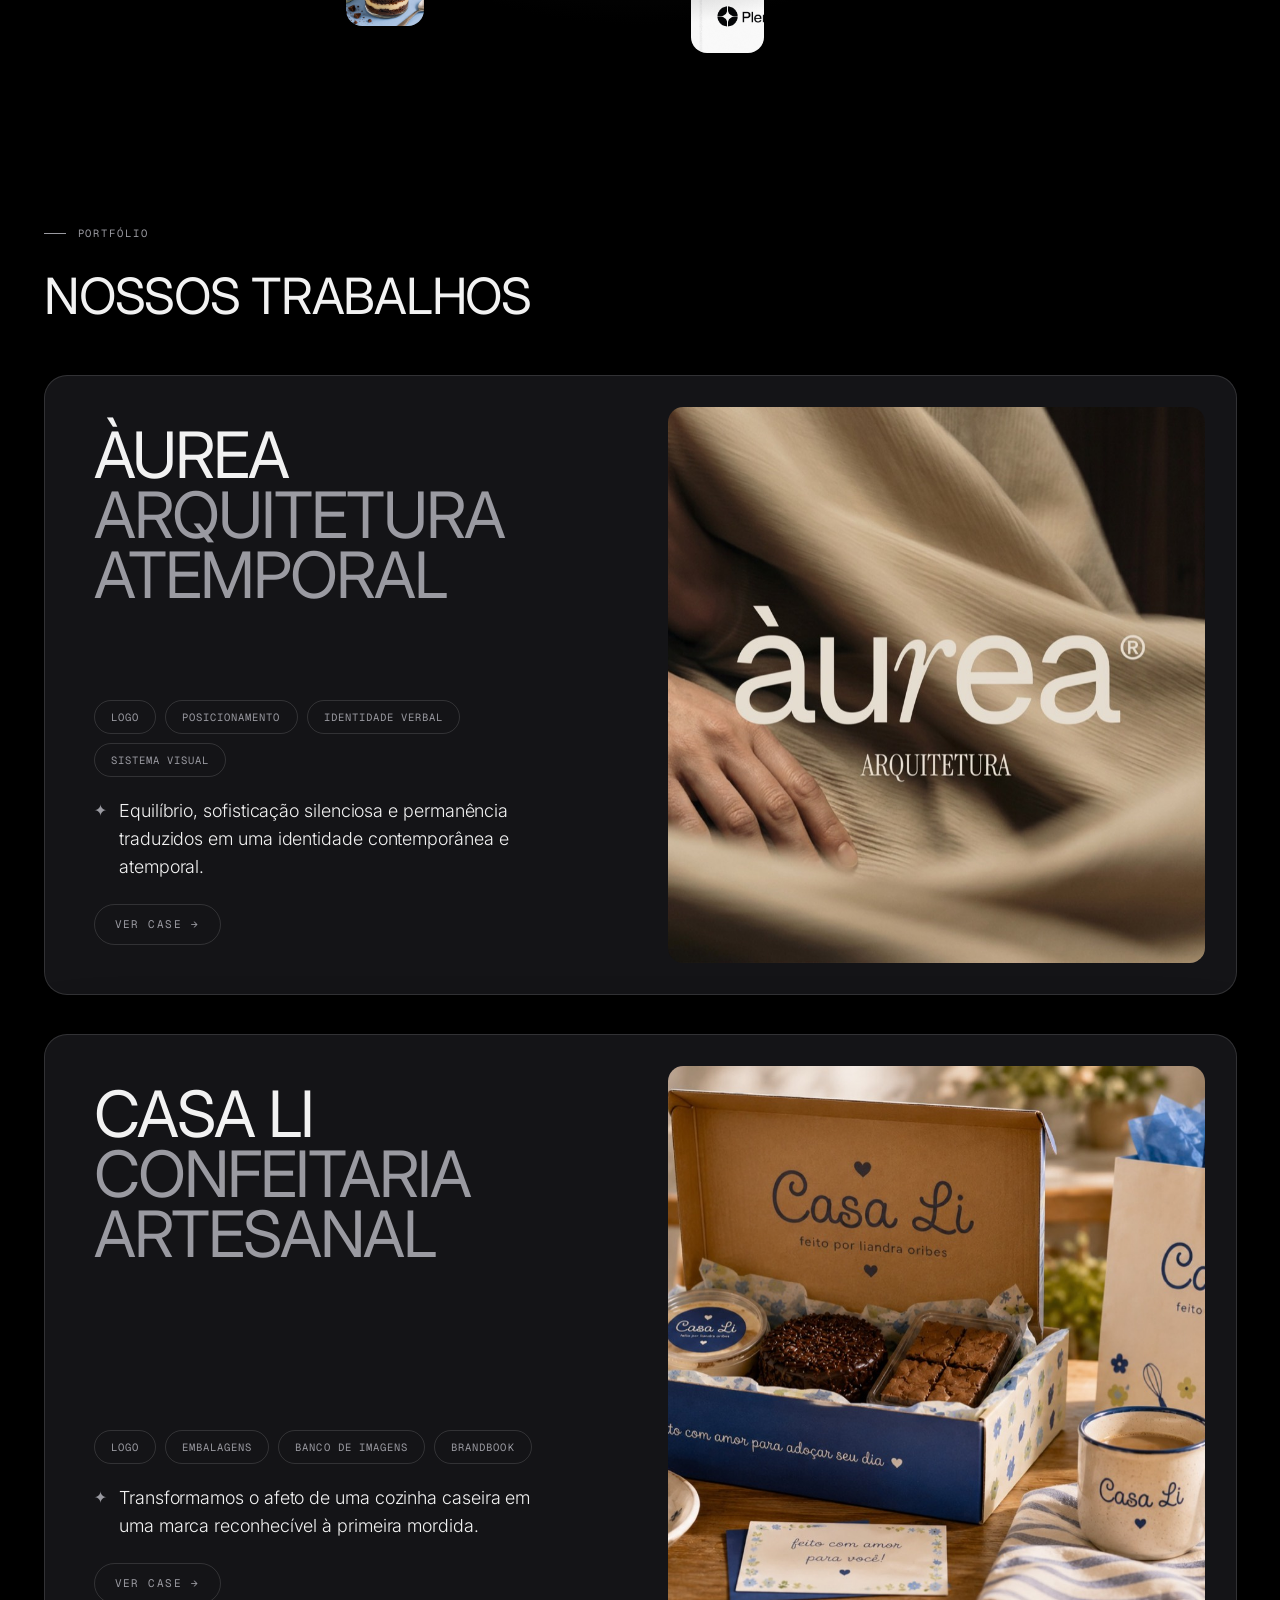
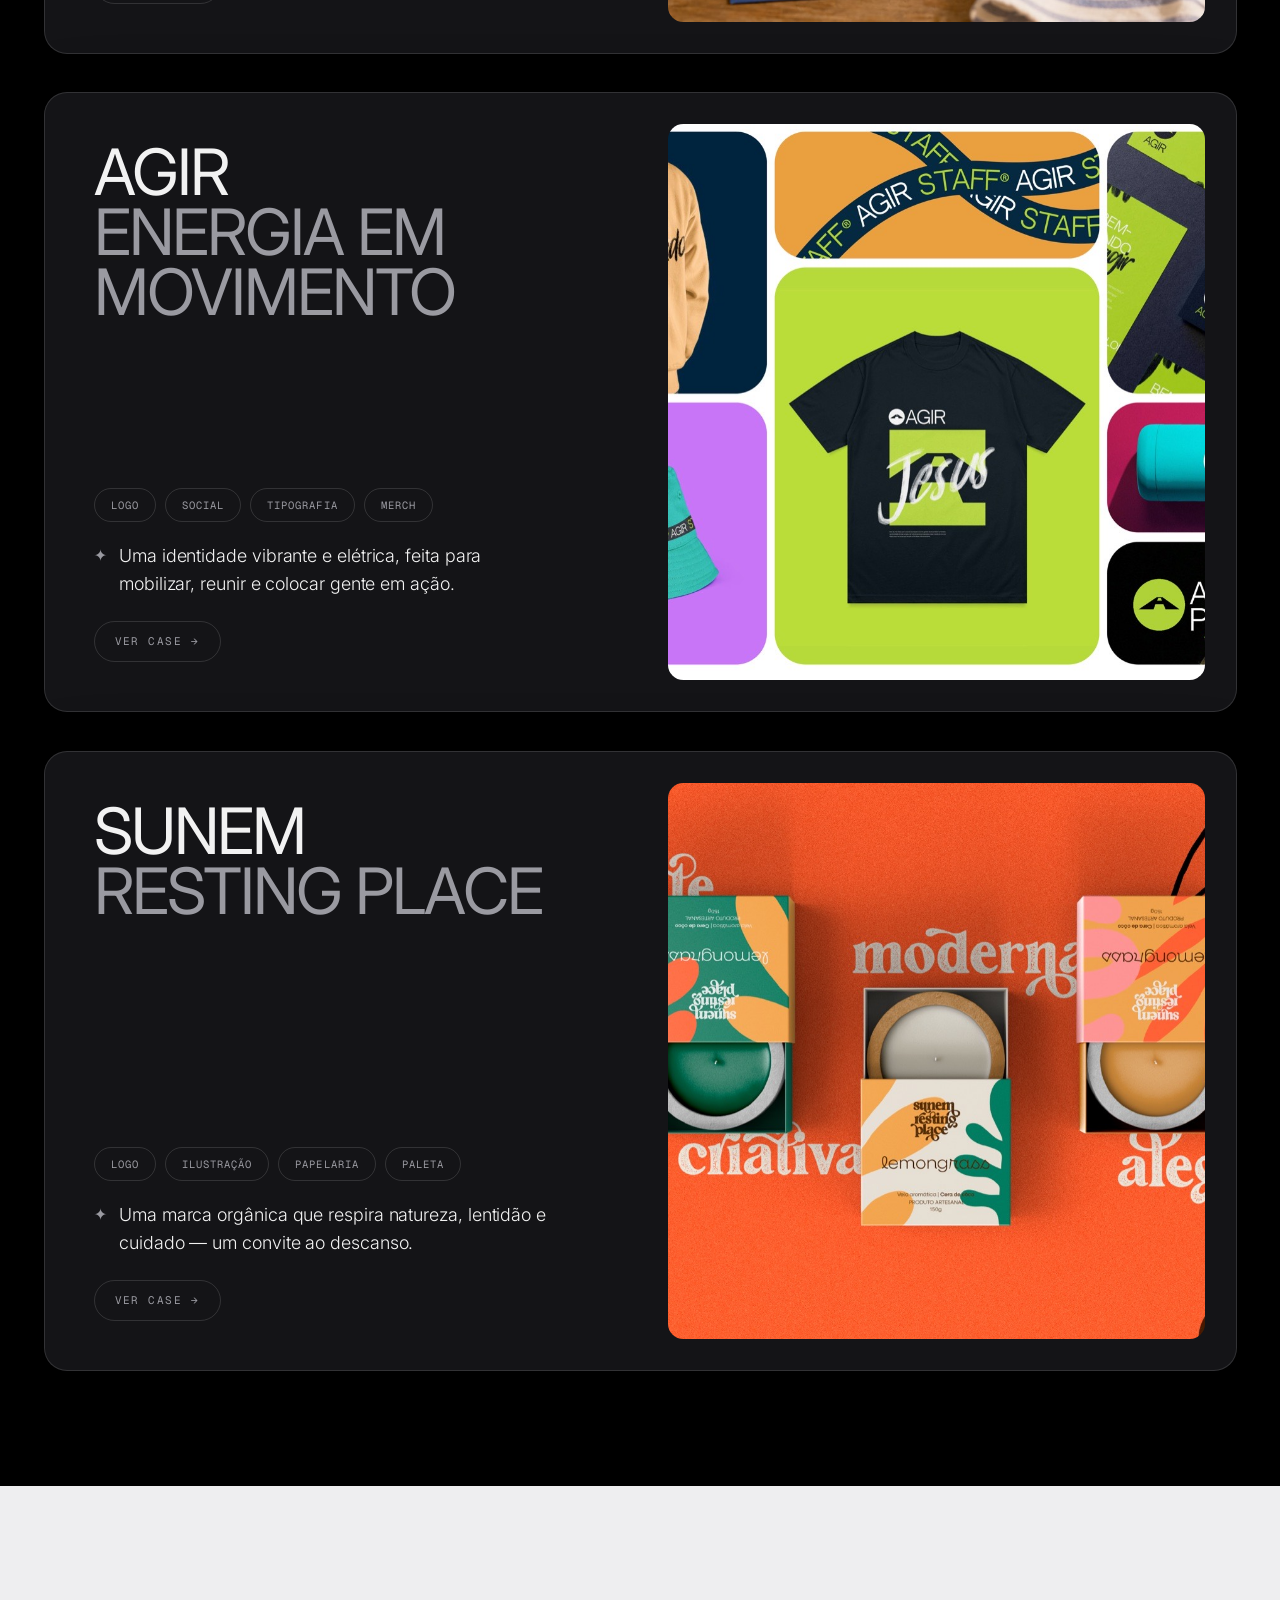
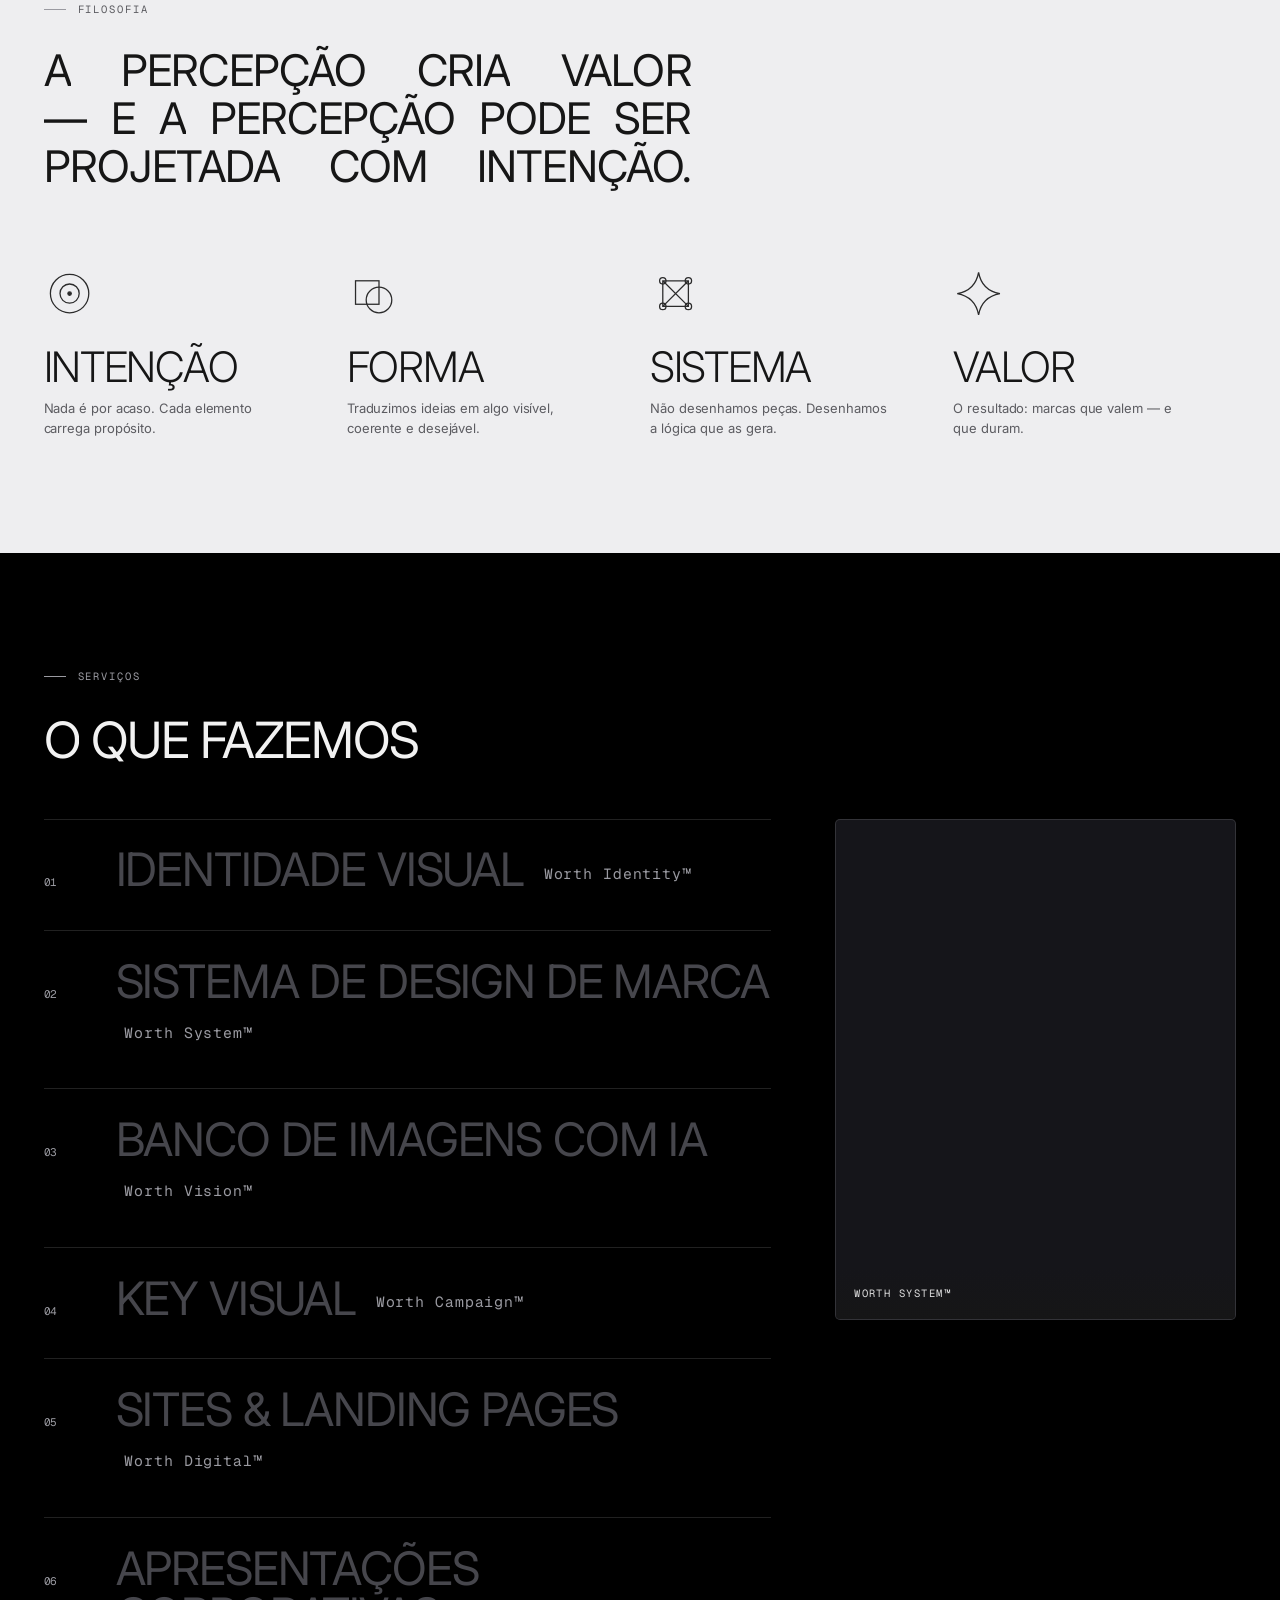
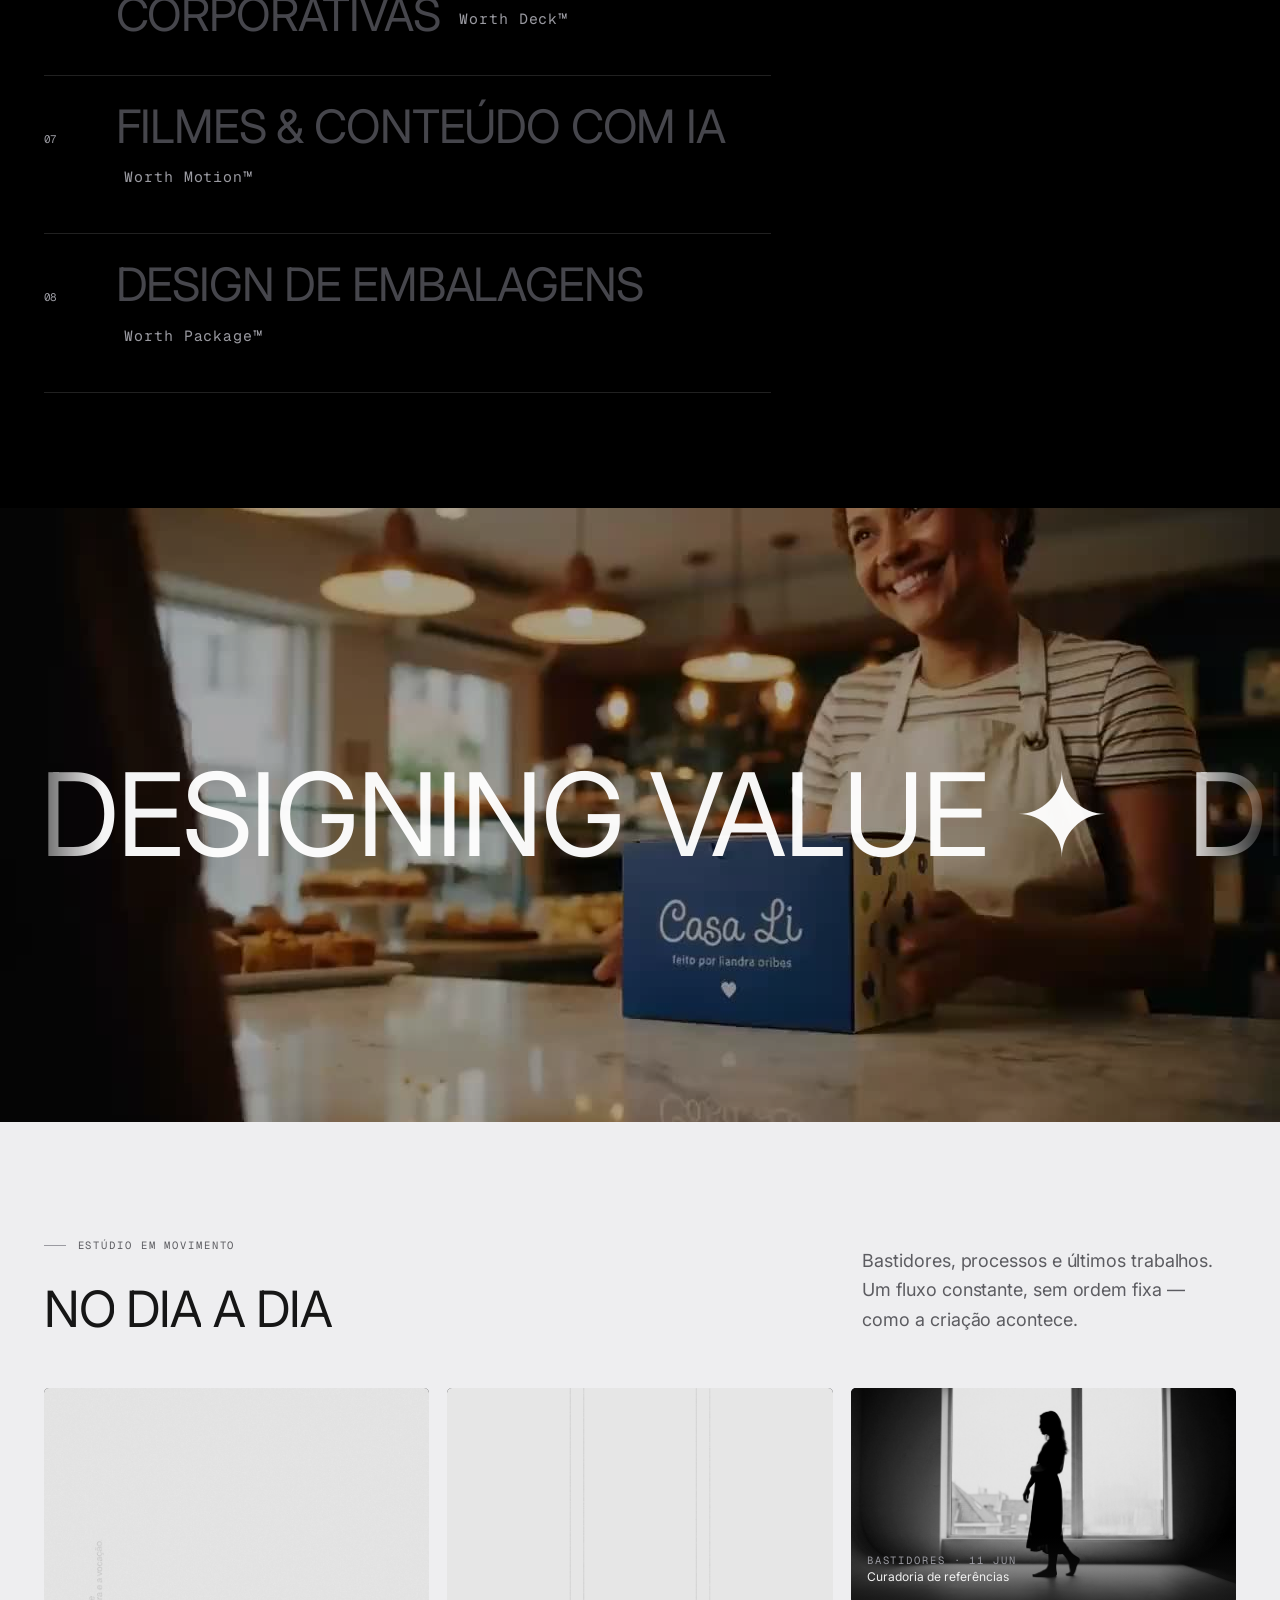
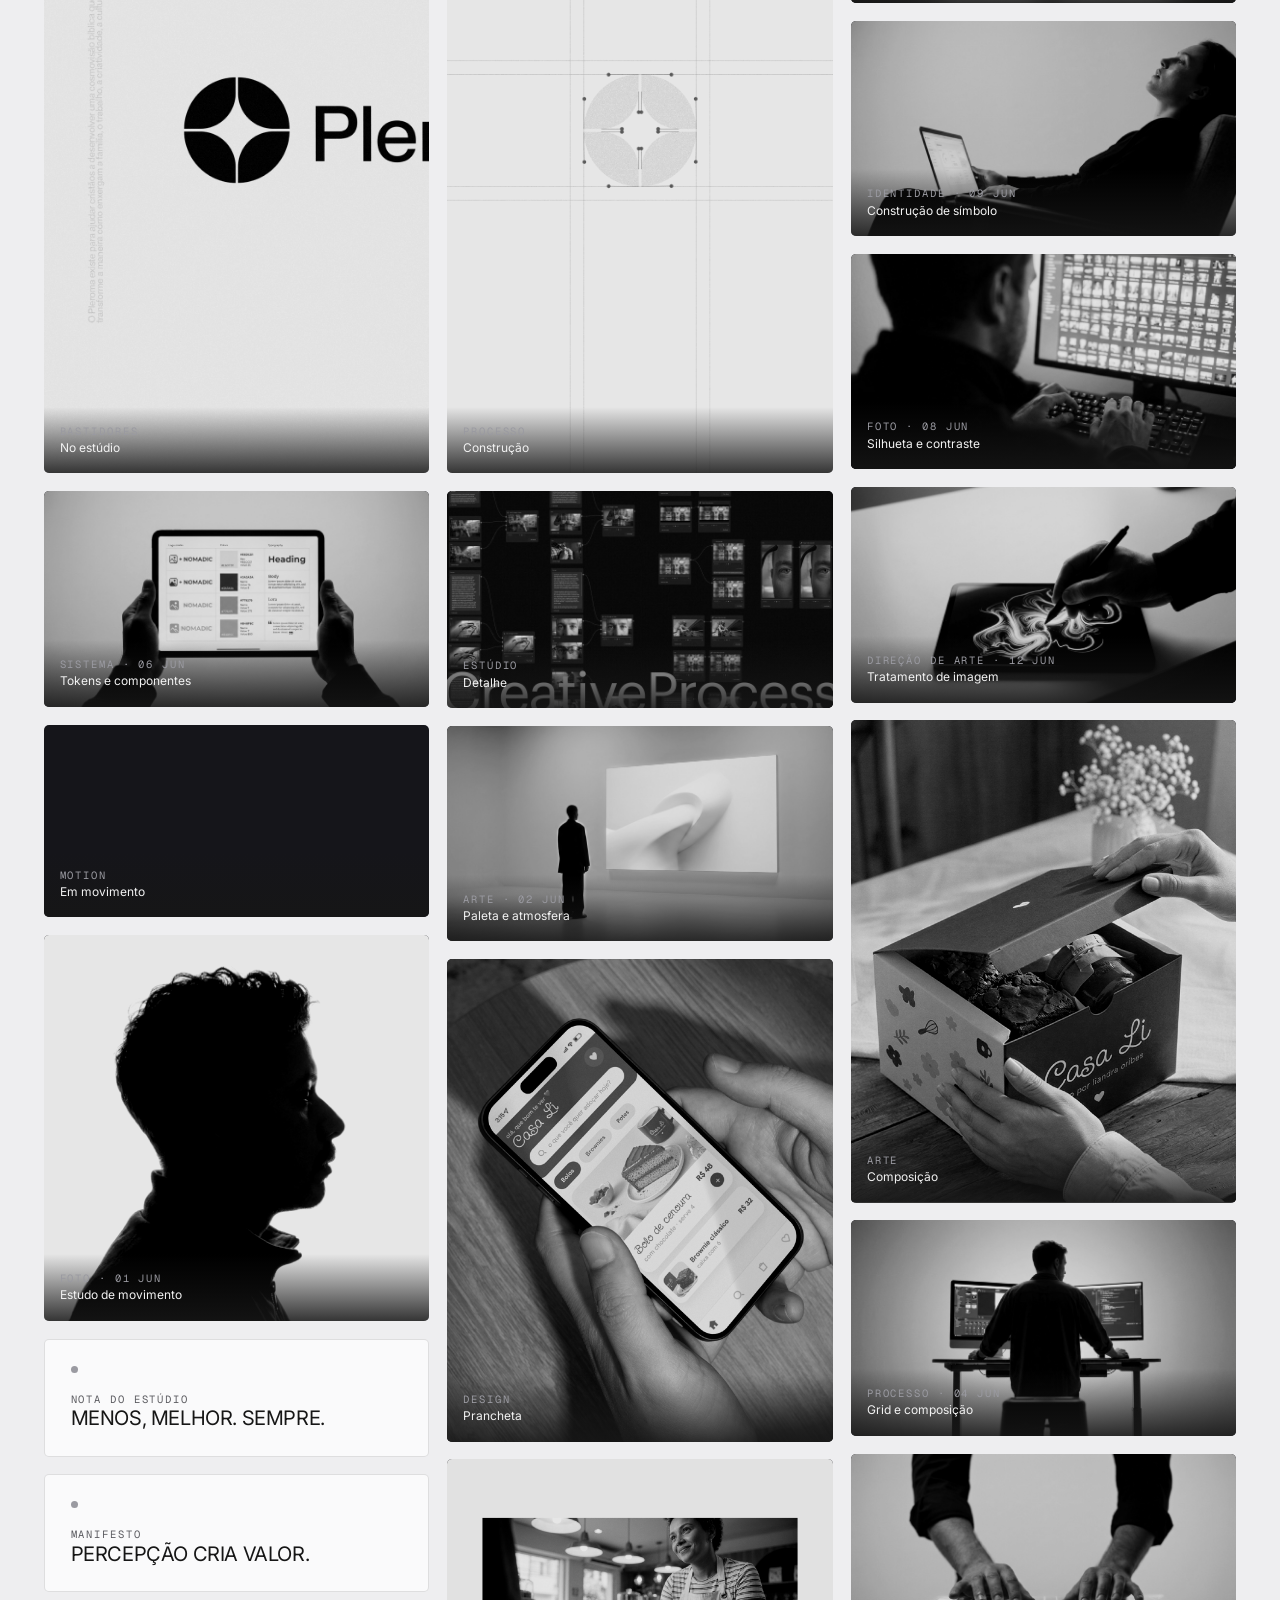
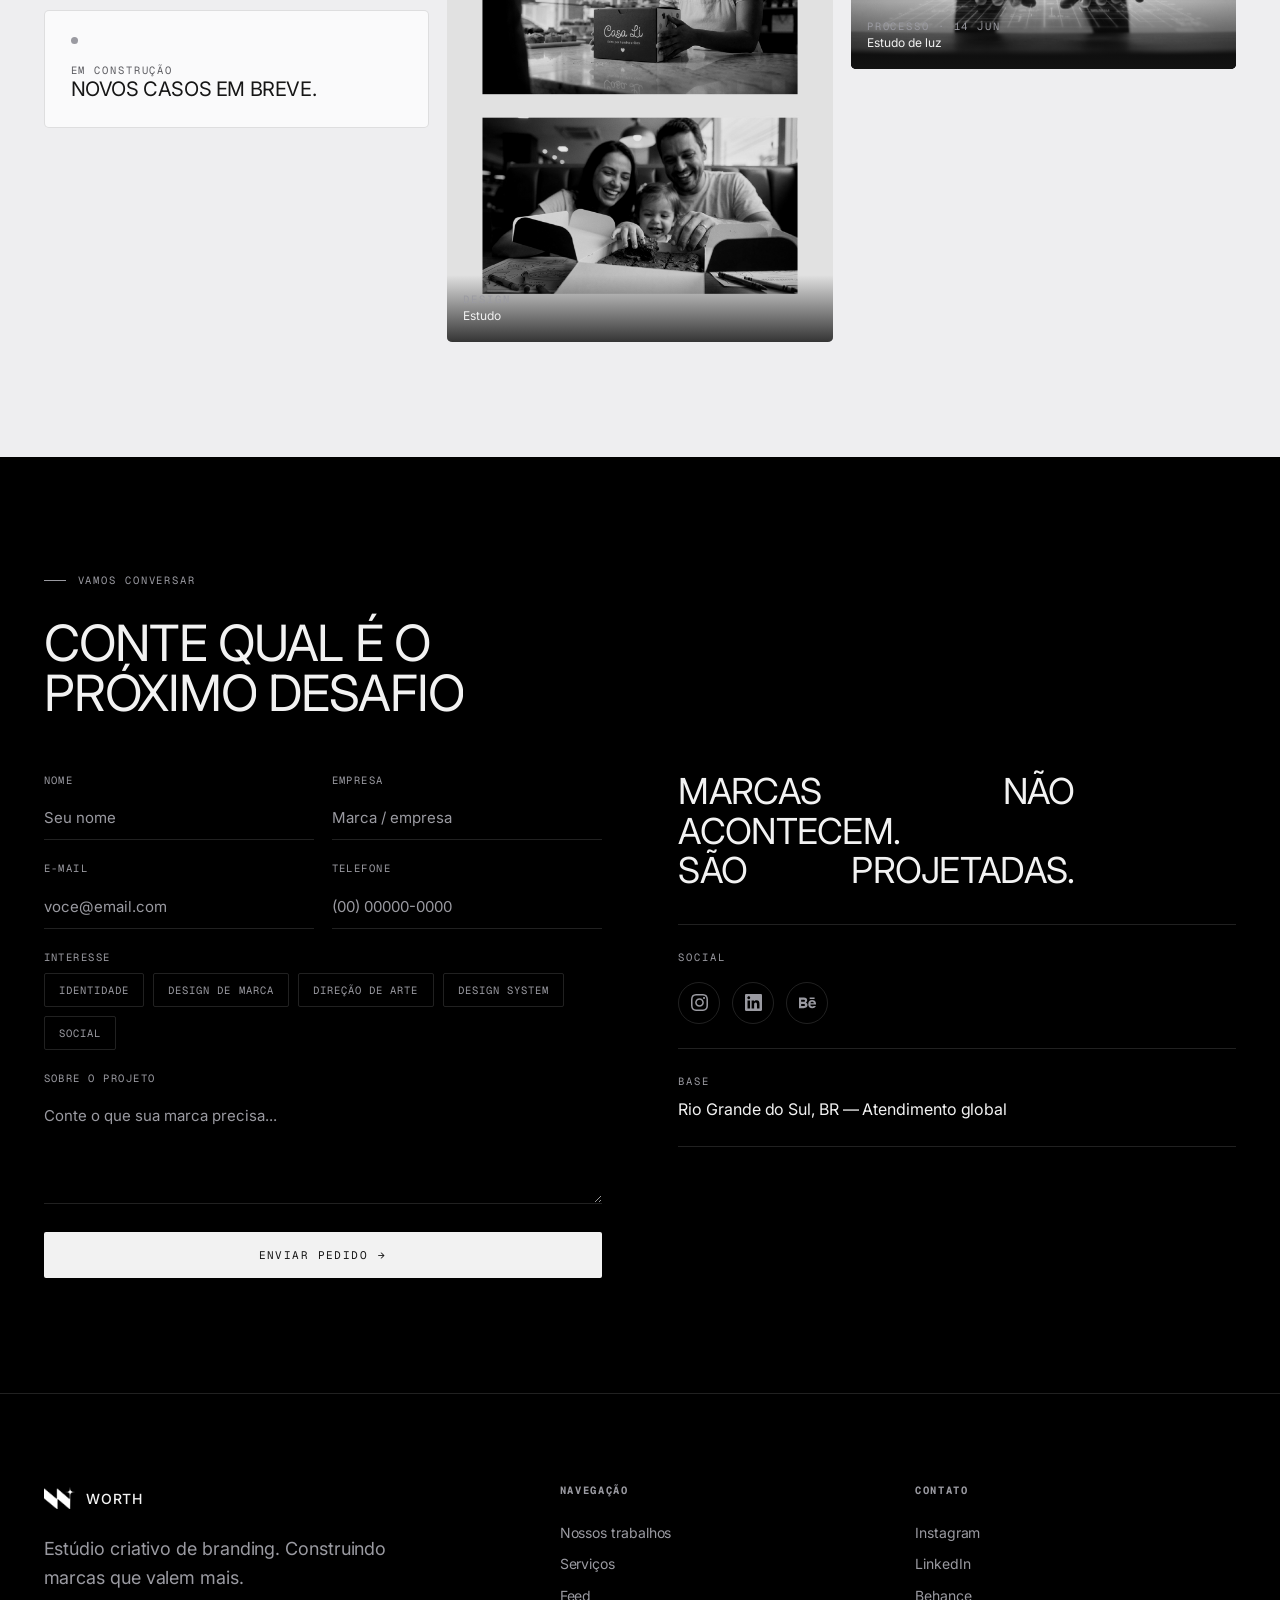
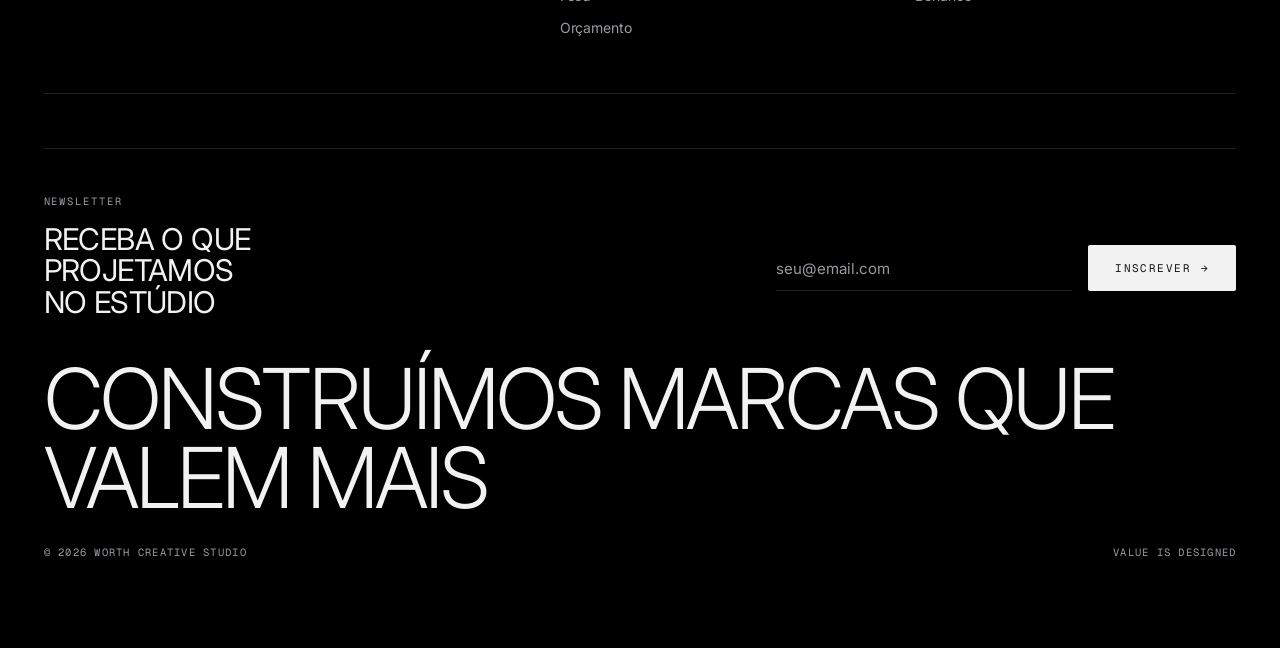
==== commit b771f493: "Atualiza site, otimiza mídia e links sociais" ====
--- a/index.html
+++ b/index.html
@@ -43,14 +43,14 @@
 <link rel="preconnect" href="https://fonts.googleapis.com">
 <link rel="preconnect" href="https://fonts.gstatic.com" crossorigin>
 <link href="https://fonts.googleapis.com/css2?family=Inter:wght@300;400;500&family=Geist+Mono:wght@400;500&display=swap" rel="stylesheet">
-<link rel="stylesheet" href="css/worth.css?v=27">
+<link rel="stylesheet" href="css/worth.css?v=29">
 </head>
 <body>
 
 <!-- NAV -->
 <nav class="nav">
   <button class="langtog" type="button" aria-label="Idioma / Language"><span class="lt on" data-l="pt">PT</span><span class="lt-sep">/</span><span class="lt" data-l="en">EN</span></button>
-  <a class="brand" href="#top"><img src="img/symbol-white.png" alt="Worth">Worth</a>
+  <a class="brand" href="#top"><img fetchpriority="high" src="img/symbol-white.png" alt="Worth">Worth</a>
   <a class="nav-cta" href="#contato">Orçamento</a>
 </nav>
 
@@ -70,18 +70,18 @@
 <!-- INTRO — frase central + campo de imagens flutuando -->
 <section class="sec intro-sec">
   <div class="field-imgs" aria-hidden="true">
-    <span class="fi" style="--x:3%;--y:16%;--s:1;--t:7s;--d:0s"><img src="img/cases/casali-cover.jpg" alt=""></span>
-    <span class="fi" style="--x:14%;--y:46%;--s:.78;--t:8.4s;--d:.6s"><img src="img/cases/casali-1.jpg" alt=""></span>
-    <span class="fi" style="--x:8%;--y:72%;--s:1.05;--t:6.6s;--d:.3s"><img src="img/cases/sunem-cover.jpg" alt=""></span>
-    <span class="fi" style="--x:24%;--y:22%;--s:.7;--t:9s;--d:1s"><img src="img/dia-14.png" alt=""></span>
-    <span class="fi" style="--x:27%;--y:80%;--s:.92;--t:7.6s;--d:.2s"><img src="img/cases/casali-2.jpg" alt=""></span>
-    <span class="fi" style="--x:42%;--y:9%;--s:.82;--t:8.6s;--d:.8s"><img src="img/cases/casali-3.jpg" alt=""></span>
-    <span class="fi" style="--x:54%;--y:84%;--s:.86;--t:7s;--d:.45s"><img src="img/dia-12.png" alt=""></span>
-    <span class="fi" style="--x:66%;--y:18%;--s:.72;--t:9.2s;--d:.5s"><img src="img/dia-16.png" alt=""></span>
-    <span class="fi" style="--x:73%;--y:74%;--s:1;--t:6.9s;--d:.15s"><img src="img/cases/agir-cover.jpg" alt=""></span>
-    <span class="fi" style="--x:80%;--y:38%;--s:.9;--t:8s;--d:.7s"><img src="img/cases/casali-4.jpg" alt=""></span>
-    <span class="fi" style="--x:90%;--y:60%;--s:1.08;--t:7.3s;--d:.35s"><img src="img/cases/casali-5.jpg" alt=""></span>
-    <span class="fi" style="--x:86%;--y:14%;--s:.74;--t:8.9s;--d:1.1s"><img src="img/dia-13.png" alt=""></span>
+    <span class="fi" style="--x:3%;--y:16%;--s:1;--t:7s;--d:0s"><img loading="lazy" decoding="async" src="img/cases/casali-cover.jpg" alt=""></span>
+    <span class="fi" style="--x:14%;--y:46%;--s:.78;--t:8.4s;--d:.6s"><img loading="lazy" decoding="async" src="img/cases/casali-1.jpg" alt=""></span>
+    <span class="fi" style="--x:8%;--y:72%;--s:1.05;--t:6.6s;--d:.3s"><img loading="lazy" decoding="async" src="img/cases/sunem-cover.jpg" alt=""></span>
+    <span class="fi" style="--x:24%;--y:22%;--s:.7;--t:9s;--d:1s"><img loading="lazy" decoding="async" src="img/dia-14.jpg" alt=""></span>
+    <span class="fi" style="--x:27%;--y:80%;--s:.92;--t:7.6s;--d:.2s"><img loading="lazy" decoding="async" src="img/cases/casali-2.jpg" alt=""></span>
+    <span class="fi" style="--x:42%;--y:9%;--s:.82;--t:8.6s;--d:.8s"><img loading="lazy" decoding="async" src="img/cases/casali-3.jpg" alt=""></span>
+    <span class="fi" style="--x:54%;--y:84%;--s:.86;--t:7s;--d:.45s"><img loading="lazy" decoding="async" src="img/dia-12.jpg" alt=""></span>
+    <span class="fi" style="--x:66%;--y:18%;--s:.72;--t:9.2s;--d:.5s"><img loading="lazy" decoding="async" src="img/dia-16.jpg" alt=""></span>
+    <span class="fi" style="--x:73%;--y:74%;--s:1;--t:6.9s;--d:.15s"><img loading="lazy" decoding="async" src="img/cases/agir-cover.jpg" alt=""></span>
+    <span class="fi" style="--x:80%;--y:38%;--s:.9;--t:8s;--d:.7s"><img loading="lazy" decoding="async" src="img/cases/casali-4.jpg" alt=""></span>
+    <span class="fi" style="--x:90%;--y:60%;--s:1.08;--t:7.3s;--d:.35s"><img loading="lazy" decoding="async" src="img/cases/casali-5.jpg" alt=""></span>
+    <span class="fi" style="--x:86%;--y:14%;--s:.74;--t:8.9s;--d:1.1s"><img loading="lazy" decoding="async" src="img/dia-13.jpg" alt=""></span>
   </div>
   <div class="wrap intro-center">
     <div class="kicker" style="justify-content:center"><span class="mono">Creative Studio · Branding</span></div>
@@ -106,7 +106,7 @@
             <span class="stk-go">Ver case <span class="arr">→</span></span>
           </div>
         </div>
-        <div class="stk-media"><img src="img/cases/aurea-cover.jpg" alt="Mockup Àurea"></div>
+        <div class="stk-media"><img loading="lazy" decoding="async" src="img/cases/aurea-cover.jpg" alt="Mockup Àurea"></div>
       </a>
       <a class="stk-card rv" href="case-casali.html" style="--i:1">
         <div class="stk-body">
@@ -117,7 +117,7 @@
             <span class="stk-go">Ver case <span class="arr">→</span></span>
           </div>
         </div>
-        <div class="stk-media"><img src="img/cases/casali-cover.jpg" alt="Mockup Casa Li"></div>
+        <div class="stk-media"><img loading="lazy" decoding="async" src="img/cases/casali-cover.jpg" alt="Mockup Casa Li"></div>
       </a>
       <a class="stk-card rv" href="case-agir.html" style="--i:2">
         <div class="stk-body">
@@ -128,7 +128,7 @@
             <span class="stk-go">Ver case <span class="arr">→</span></span>
           </div>
         </div>
-        <div class="stk-media"><img src="img/cases/agir-5.jpg" alt="Mockup Agir"></div>
+        <div class="stk-media"><img loading="lazy" decoding="async" src="img/cases/agir-5.jpg" alt="Mockup Agir"></div>
       </a>
       <a class="stk-card rv" href="case-sunem.html" style="--i:3">
         <div class="stk-body">
@@ -139,7 +139,7 @@
             <span class="stk-go">Ver case <span class="arr">→</span></span>
           </div>
         </div>
-        <div class="stk-media"><img src="img/cases/sunem-2.jpg" alt="Mockup Sunem"></div>
+        <div class="stk-media"><img loading="lazy" decoding="async" src="img/cases/sunem-2.jpg" alt="Mockup Sunem"></div>
       </a>
     </div>
   </div>
@@ -183,13 +183,13 @@
         <div class="svc-row" data-media="video/svc-identidade.mp4" data-mtype="video" data-name="Worth Identity™"><span class="num">01</span><span><span class="sname">Identidade Visual <em class="scode">Worth Identity™</em></span><span class="sdesc">Criamos marcas que traduzem propósito, posicionamento e personalidade em uma identidade visual memorável — com a construção da marca e um brandbook completo para orientar sua aplicação em todos os pontos de contato.</span></span></div>
         <div class="svc-row" data-media="img/svc/sistema.jpg" data-mtype="img" data-name="Worth System™"><span class="num">02</span><span><span class="sname">Sistema de Design de Marca <em class="scode">Worth System™</em></span><span class="sdesc">Desenvolvemos sistemas visuais que organizam e conectam todos os elementos da marca: tipografia, cores, padrões, grids, iconografia e diretrizes, estruturados para garantir consistência e escalabilidade.</span></span></div>
         <div class="svc-row" data-media="img/svc/banco.jpg" data-mtype="img" data-name="Worth Vision™"><span class="num">03</span><span><span class="sname">Banco de Imagens com IA <em class="scode">Worth Vision™</em></span><span class="sdesc">Produzimos bancos de imagens exclusivos com inteligência artificial — cenários, pessoas, produtos e composições alinhados à identidade da marca, com produção visual praticamente ilimitada.</span></span></div>
-        <div class="svc-row" data-media="img/photo-2.png" data-mtype="img" data-name="Worth Campaign™"><span class="num">04</span><span><span class="sname">Key Visual <em class="scode">Worth Campaign™</em></span><span class="sdesc">Criamos conceitos visuais para campanhas, lançamentos, eventos e ações promocionais. Key visuals que fortalecem a percepção da marca e garantem unidade em todos os materiais.</span></span></div>
+        <div class="svc-row" data-media="img/photo-2.jpg" data-mtype="img" data-name="Worth Campaign™"><span class="num">04</span><span><span class="sname">Key Visual <em class="scode">Worth Campaign™</em></span><span class="sdesc">Criamos conceitos visuais para campanhas, lançamentos, eventos e ações promocionais. Key visuals que fortalecem a percepção da marca e garantem unidade em todos os materiais.</span></span></div>
         <div class="svc-row" data-media="video/svc-sites.mp4" data-mtype="video" data-name="Worth Digital™"><span class="num">05</span><span><span class="sname">Sites & Landing Pages <em class="scode">Worth Digital™</em></span><span class="sdesc">Projetamos experiências digitais que unem design, estratégia e performance — websites e landing pages alinhados aos objetivos da marca e às necessidades de conversão.</span></span></div>
-        <div class="svc-row" data-media="img/photo-6.png" data-mtype="img" data-name="Worth Deck™"><span class="num">06</span><span><span class="sname">Apresentações Corporativas <em class="scode">Worth Deck™</em></span><span class="sdesc">Transformamos informações em apresentações claras, estratégicas e visualmente impactantes — narrativas que ajudam marcas, equipes e líderes a comunicar melhor suas ideias.</span></span></div>
+        <div class="svc-row" data-media="img/photo-6.jpg" data-mtype="img" data-name="Worth Deck™"><span class="num">06</span><span><span class="sname">Apresentações Corporativas <em class="scode">Worth Deck™</em></span><span class="sdesc">Transformamos informações em apresentações claras, estratégicas e visualmente impactantes — narrativas que ajudam marcas, equipes e líderes a comunicar melhor suas ideias.</span></span></div>
         <div class="svc-row" data-media="img/svc/filmes.jpg" data-mtype="img" data-name="Worth Motion™"><span class="num">07</span><span><span class="sname">Filmes & Conteúdo com IA <em class="scode">Worth Motion™</em></span><span class="sdesc">Produzimos vídeos, animações e conteúdos audiovisuais com IA integrada à direção criativa — uma nova forma de criar filmes de alta qualidade com mais agilidade e possibilidades.</span></span></div>
         <div class="svc-row" data-media="img/svc/embalagens.jpg" data-mtype="img" data-name="Worth Package™"><span class="num">08</span><span><span class="sname">Design de Embalagens <em class="scode">Worth Package™</em></span><span class="sdesc">Desenvolvemos embalagens que unem estratégia, estética e presença de marca — soluções que valorizam o produto, fortalecem o posicionamento e geram destaque no ponto de venda.</span></span></div>
       </div>
-      <div class="svc-frame"><img class="svf-img" src="img/photo-1.png" alt=""><video class="svf-vid" muted loop playsinline></video><div class="fcap">Worth Identity™</div></div>
+      <div class="svc-frame"><img loading="lazy" decoding="async" class="svf-img" src="img/photo-1.jpg" alt=""><video class="svf-vid" muted loop playsinline></video><div class="fcap">Worth Identity™</div></div>
     </div>
   </div>
 </section>
@@ -211,24 +211,24 @@
       <p class="lead box rv rv-2" style="max-width:34ch">Bastidores, processos e últimos trabalhos. Um fluxo constante, sem ordem fixa — como a criação acontece.</p>
     </div>
     <div class="feed-grid" data-shuffle>
-      <a class="feed-item" href="#"><img src="img/photo-3.png" alt=""><div class="cap"><div class="mono">Processo · 14 jun</div>Estudo de luz</div></a>
+      <button class="feed-item" type="button"><img loading="lazy" decoding="async" src="img/photo-3.jpg" alt=""><div class="cap"><div class="mono">Processo · 14 jun</div>Estudo de luz</div></button>
       <div class="feed-item note"><div class="dot"></div><div class="mono">Nota do estúdio</div><h3>Menos, melhor. Sempre.</h3></div>
-      <a class="feed-item" href="#"><img src="img/photo-6.png" alt=""><div class="cap"><div class="mono">Direção de Arte · 12 jun</div>Tratamento de imagem</div></a>
-      <a class="feed-item" href="#"><img src="img/photo-10.png" alt=""><div class="cap"><div class="mono">Bastidores · 11 jun</div>Curadoria de referências</div></a>
+      <button class="feed-item" type="button"><img loading="lazy" decoding="async" src="img/photo-6.jpg" alt=""><div class="cap"><div class="mono">Direção de Arte · 12 jun</div>Tratamento de imagem</div></button>
+      <button class="feed-item" type="button"><img loading="lazy" decoding="async" src="img/photo-10.jpg" alt=""><div class="cap"><div class="mono">Bastidores · 11 jun</div>Curadoria de referências</div></button>
       <div class="feed-item note"><div class="dot"></div><div class="mono">Manifesto</div><h3>Percepção cria valor.</h3></div>
-      <a class="feed-item" href="#"><img src="img/photo-1.png" alt=""><div class="cap"><div class="mono">Identidade · 09 jun</div>Construção de símbolo</div></a>
-      <a class="feed-item" href="#"><img src="img/photo-8.png" alt=""><div class="cap"><div class="mono">Foto · 08 jun</div>Silhueta e contraste</div></a>
-      <a class="feed-item" href="#"><img src="img/photo-5.png" alt=""><div class="cap"><div class="mono">Sistema · 06 jun</div>Tokens e componentes</div></a>
-      <a class="feed-item" href="#"><img src="img/photo-2.png" alt=""><div class="cap"><div class="mono">Processo · 04 jun</div>Grid e composição</div></a>
-      <a class="feed-item" href="#"><img src="img/photo-9.png" alt=""><div class="cap"><div class="mono">Arte · 02 jun</div>Paleta e atmosfera</div></a>
-      <a class="feed-item" href="#"><img src="img/photo-11.png" alt=""><div class="cap"><div class="mono">Foto · 01 jun</div>Estudo de movimento</div></a>
-      <a class="feed-item" href="#"><img src="img/dia-12.png" alt=""><div class="cap"><div class="mono">Bastidores</div>No estúdio</div></a>
-      <a class="feed-item" href="#"><img src="img/dia-14.png" alt=""><div class="cap"><div class="mono">Design</div>Prancheta</div></a>
-      <a class="feed-item" href="#"><video src="video/dia-motion.mp4" autoplay loop muted playsinline preload="metadata" aria-label="Em movimento"></video><div class="cap"><div class="mono">Motion</div>Em movimento</div></a>
-      <a class="feed-item" href="#"><img src="img/dia-13.png" alt=""><div class="cap"><div class="mono">Processo</div>Construção</div></a>
-      <a class="feed-item" href="#"><img src="img/dia-16.png" alt=""><div class="cap"><div class="mono">Arte</div>Composição</div></a>
-      <a class="feed-item" href="#"><img src="img/dia-15.png" alt=""><div class="cap"><div class="mono">Design</div>Estudo</div></a>
-      <a class="feed-item" href="#"><img src="img/dia-17.png" alt=""><div class="cap"><div class="mono">Estúdio</div>Detalhe</div></a>
+      <button class="feed-item" type="button"><img loading="lazy" decoding="async" src="img/photo-1.jpg" alt=""><div class="cap"><div class="mono">Identidade · 09 jun</div>Construção de símbolo</div></button>
+      <button class="feed-item" type="button"><img loading="lazy" decoding="async" src="img/photo-8.jpg" alt=""><div class="cap"><div class="mono">Foto · 08 jun</div>Silhueta e contraste</div></button>
+      <button class="feed-item" type="button"><img loading="lazy" decoding="async" src="img/photo-5.jpg" alt=""><div class="cap"><div class="mono">Sistema · 06 jun</div>Tokens e componentes</div></button>
+      <button class="feed-item" type="button"><img loading="lazy" decoding="async" src="img/photo-2.jpg" alt=""><div class="cap"><div class="mono">Processo · 04 jun</div>Grid e composição</div></button>
+      <button class="feed-item" type="button"><img loading="lazy" decoding="async" src="img/photo-9.jpg" alt=""><div class="cap"><div class="mono">Arte · 02 jun</div>Paleta e atmosfera</div></button>
+      <button class="feed-item" type="button"><img loading="lazy" decoding="async" src="img/photo-11.jpg" alt=""><div class="cap"><div class="mono">Foto · 01 jun</div>Estudo de movimento</div></button>
+      <button class="feed-item" type="button"><img loading="lazy" decoding="async" src="img/dia-12.jpg" alt=""><div class="cap"><div class="mono">Bastidores</div>No estúdio</div></button>
+      <button class="feed-item" type="button"><img loading="lazy" decoding="async" src="img/dia-14.jpg" alt=""><div class="cap"><div class="mono">Design</div>Prancheta</div></button>
+      <button class="feed-item" type="button"><video src="video/dia-motion.mp4" autoplay loop muted playsinline preload="metadata" aria-label="Em movimento"></video><div class="cap"><div class="mono">Motion</div>Em movimento</div></button>
+      <button class="feed-item" type="button"><img loading="lazy" decoding="async" src="img/dia-13.jpg" alt=""><div class="cap"><div class="mono">Processo</div>Construção</div></button>
+      <button class="feed-item" type="button"><img loading="lazy" decoding="async" src="img/dia-16.jpg" alt=""><div class="cap"><div class="mono">Arte</div>Composição</div></button>
+      <button class="feed-item" type="button"><img loading="lazy" decoding="async" src="img/dia-15.jpg" alt=""><div class="cap"><div class="mono">Design</div>Estudo</div></button>
+      <button class="feed-item" type="button"><img loading="lazy" decoding="async" src="img/dia-17.jpg" alt=""><div class="cap"><div class="mono">Estúdio</div>Detalhe</div></button>
       <div class="feed-item note"><div class="dot"></div><div class="mono">Em construção</div><h3>Novos casos em breve.</h3></div>
     </div>
   </div>
@@ -248,20 +248,20 @@
         <input type="hidden" name="Interesse" value="">
         <input type="checkbox" name="botcheck" style="display:none" tabindex="-1" autocomplete="off">
         <div class="field-row">
-          <div class="fl"><label>Nome</label><input type="text" name="Nome" placeholder="Seu nome" required></div>
-          <div class="fl"><label>Empresa</label><input type="text" name="Empresa" placeholder="Marca / empresa"></div>
+          <div class="fl"><label for="f-nome">Nome</label><input id="f-nome" type="text" name="Nome" placeholder="Seu nome" required></div>
+          <div class="fl"><label for="f-empresa">Empresa</label><input id="f-empresa" type="text" name="Empresa" placeholder="Marca / empresa"></div>
         </div>
         <div class="field-row">
-          <div class="fl"><label>E-mail</label><input type="email" name="email" placeholder="voce@email.com" required></div>
-          <div class="fl"><label>Telefone</label><input type="tel" name="Telefone" placeholder="(00) 00000-0000"></div>
-        </div>
-        <div class="fl"><label>Interesse</label>
-          <div class="chips">
-            <span class="chip">Identidade</span><span class="chip">Design de Marca</span>
-            <span class="chip">Direção de Arte</span><span class="chip">Design System</span><span class="chip">Social</span>
-          </div>
-        </div>
-        <div class="fl"><label>Sobre o projeto</label><textarea name="Mensagem" placeholder="Conte o que sua marca precisa..." required></textarea></div>
+          <div class="fl"><label for="f-email">E-mail</label><input id="f-email" type="email" name="email" placeholder="voce@email.com" required></div>
+          <div class="fl"><label for="f-telefone">Telefone</label><input id="f-telefone" type="tel" name="Telefone" placeholder="(00) 00000-0000"></div>
+        </div>
+        <div class="fl"><span class="fl-label" id="interesse-label">Interesse</span>
+          <div class="chips" role="group" aria-labelledby="interesse-label">
+            <button type="button" class="chip" aria-pressed="false">Identidade</button><button type="button" class="chip" aria-pressed="false">Design de Marca</button>
+            <button type="button" class="chip" aria-pressed="false">Direção de Arte</button><button type="button" class="chip" aria-pressed="false">Design System</button><button type="button" class="chip" aria-pressed="false">Social</button>
+          </div>
+        </div>
+        <div class="fl"><label for="f-msg">Sobre o projeto</label><textarea id="f-msg" name="Mensagem" placeholder="Conte o que sua marca precisa..." required></textarea></div>
         <button type="submit" class="btn btn-fill" style="width:100%;justify-content:center;margin-top:8px">Enviar pedido <span class="arr">→</span></button>
       </form>
       <div class="thankyou" hidden>
@@ -275,7 +275,7 @@
           <div class="mono" style="margin-bottom:16px">Social</div>
           <div class="socials">
             <a href="https://www.instagram.com/worth.creativestudio/" target="_blank" rel="noopener" aria-label="Instagram"><svg viewBox="0 0 24 24"><path d="M12 2.163c3.204 0 3.584.012 4.85.07 3.252.148 4.771 1.691 4.919 4.919.058 1.265.069 1.645.069 4.849 0 3.205-.012 3.584-.069 4.849-.149 3.225-1.664 4.771-4.919 4.919-1.266.058-1.644.07-4.85.07-3.204 0-3.584-.012-4.849-.07-3.26-.149-4.771-1.699-4.919-4.92-.058-1.265-.07-1.644-.07-4.849 0-3.204.013-3.583.07-4.849.149-3.227 1.664-4.771 4.919-4.919 1.266-.057 1.645-.069 4.849-.069zm0-2.163c-3.259 0-3.667.014-4.947.072-4.358.2-6.78 2.618-6.98 6.98-.059 1.281-.073 1.689-.073 4.948 0 3.259.014 3.668.072 4.948.2 4.358 2.618 6.78 6.98 6.98 1.281.058 1.689.072 4.948.072 3.259 0 3.668-.014 4.948-.072 4.354-.2 6.782-2.618 6.979-6.98.059-1.28.073-1.689.073-4.948 0-3.259-.014-3.667-.072-4.947-.196-4.354-2.617-6.78-6.979-6.98-1.281-.059-1.69-.073-4.949-.073zm0 5.838c-3.403 0-6.162 2.759-6.162 6.162s2.759 6.163 6.162 6.163 6.162-2.759 6.162-6.163c0-3.403-2.759-6.162-6.162-6.162zm0 10.162c-2.209 0-4-1.79-4-4 0-2.209 1.791-4 4-4s4 1.791 4 4c0 2.21-1.791 4-4 4zm6.406-11.845c-.796 0-1.441.645-1.441 1.44s.645 1.44 1.441 1.44c.795 0 1.439-.645 1.439-1.44s-.644-1.44-1.439-1.44z"/></svg></a>
-            <a href="https://www.linkedin.com/in/william-oribes-436bb8154/" target="_blank" rel="noopener" aria-label="LinkedIn"><svg viewBox="0 0 24 24"><path d="M20.447 20.452h-3.554v-5.569c0-1.328-.027-3.037-1.852-3.037-1.853 0-2.136 1.445-2.136 2.939v5.667H9.351V9h3.414v1.561h.046c.477-.9 1.637-1.85 3.37-1.85 3.601 0 4.267 2.37 4.267 5.455v6.286zM5.337 7.433c-1.144 0-2.063-.926-2.063-2.065 0-1.138.92-2.063 2.063-2.063 1.14 0 2.064.925 2.064 2.063 0 1.139-.925 2.065-2.064 2.065zm1.782 13.019H3.555V9h3.564v11.452zM22.225 0H1.771C.792 0 0 .774 0 1.729v20.542C0 23.227.792 24 1.771 24h20.451C23.2 24 24 23.227 24 22.271V1.729C24 .774 23.2 0 22.222 0h.003z"/></svg></a>
+            <a href="https://www.linkedin.com/company/worth-creative-studio/about/?viewAsMember=true" target="_blank" rel="noopener" aria-label="LinkedIn"><svg viewBox="0 0 24 24"><path d="M20.447 20.452h-3.554v-5.569c0-1.328-.027-3.037-1.852-3.037-1.853 0-2.136 1.445-2.136 2.939v5.667H9.351V9h3.414v1.561h.046c.477-.9 1.637-1.85 3.37-1.85 3.601 0 4.267 2.37 4.267 5.455v6.286zM5.337 7.433c-1.144 0-2.063-.926-2.063-2.065 0-1.138.92-2.063 2.063-2.063 1.14 0 2.064.925 2.064 2.063 0 1.139-.925 2.065-2.064 2.065zm1.782 13.019H3.555V9h3.564v11.452zM22.225 0H1.771C.792 0 0 .774 0 1.729v20.542C0 23.227.792 24 1.771 24h20.451C23.2 24 24 23.227 24 22.271V1.729C24 .774 23.2 0 22.222 0h.003z"/></svg></a>
             <a href="https://www.behance.net/williamoribes" target="_blank" rel="noopener" aria-label="Behance"><svg viewBox="0 0 24 24"><path d="M22 7h-7V5h7v2zm1.726 10c-.442 1.297-2.029 3-5.101 3-3.074 0-5.564-1.729-5.564-5.675 0-3.91 2.325-5.92 5.466-5.92 3.082 0 4.964 1.782 5.375 4.426.078.506.109 1.188.095 2.14H15.97c.13 3.211 3.483 3.312 4.588 2.029h3.168zm-7.686-4h4.965c-.105-1.547-1.136-2.219-2.477-2.219-1.466 0-2.277.768-2.488 2.219zm-9.574 6.988H0V5.021h6.953c5.476.081 5.58 5.444 2.72 6.906 3.461 1.26 3.577 8.061-3.207 8.061zM3 11h3.584c2.508 0 2.906-3-.312-3H3v3zm3.391 3H3v3.016h3.341c3.055 0 2.868-3.016.05-3.016z"/></svg></a>
           </div>
         </div>
@@ -291,18 +291,18 @@
 <div class="cursor-cta" aria-hidden="true"><span class="cca-box">Ver projeto</span></div>
 
 <!-- LIGHTBOX -->
-<div class="lightbox" id="lightbox" aria-hidden="true"><button class="lb-close" aria-label="Fechar">✕</button><img src="" alt=""></div>
+<div class="lightbox" id="lightbox" aria-hidden="true"><button class="lb-close" aria-label="Fechar">✕</button><img loading="lazy" decoding="async" src="" alt=""></div>
 
 <!-- FOOTER -->
 <footer class="foot">
   <div class="wrap">
     <div class="top">
       <div>
-        <a class="brand" href="#top"><img src="img/symbol-white.png" alt="">Worth</a>
+        <a class="brand" href="#top"><img loading="lazy" decoding="async" src="img/symbol-white.png" alt="">Worth</a>
         <p class="lead" style="margin-top:18px;max-width:32ch">Estúdio criativo de branding. Construindo marcas que valem mais.</p>
       </div>
       <div><h4>Navegação</h4><a href="#work">Nossos trabalhos</a><a href="#servicos">Serviços</a><a href="#feed">Feed</a><a href="#contato">Orçamento</a></div>
-      <div><h4>Contato</h4><a href="https://www.instagram.com/worth.creativestudio/" target="_blank" rel="noopener">Instagram</a><a href="https://www.linkedin.com/in/william-oribes-436bb8154/" target="_blank" rel="noopener">LinkedIn</a><a href="https://www.behance.net/williamoribes" target="_blank" rel="noopener">Behance</a></div>
+      <div><h4>Contato</h4><a href="https://www.instagram.com/worth.creativestudio/" target="_blank" rel="noopener">Instagram</a><a href="https://www.linkedin.com/company/worth-creative-studio/about/?viewAsMember=true" target="_blank" rel="noopener">LinkedIn</a><a href="https://www.behance.net/williamoribes" target="_blank" rel="noopener">Behance</a></div>
     </div>
     <div class="news" id="newsletter">
       <div class="news-l">
@@ -320,6 +320,6 @@
   </div>
 </footer>
 
-<script src="js/worth.js?v=17"></script>
+<script src="js/worth.js?v=18"></script>
 </body>
 </html>
--- a/css/worth.css
+++ b/css/worth.css
@@ -6,10 +6,10 @@
    ========================================================= */
 
 :root{
-  --black:#161616; --ink:#161616;
+  --black:#000; --ink:#161616;
   --bg:#EEEEF0; --bg2:#F5F5F6; --paper:#FAFAFB; --white:#f2f2f2;
   --g-card:#141417; --g-card-hi:#202027;
-  --mute:#6E6E73; --mute-d:#8A8A8F;
+  --mute:#5C5C61; --mute-d:#9A9AA1;
   --line:rgba(22,22,22,.12); --line-d:rgba(255,255,255,.13);
   --container:1500px; --mx:clamp(16px,3.4vw,44px);
   --r:5px; --ease:cubic-bezier(.22,.61,.36,1);
@@ -34,7 +34,7 @@
 .lead{font-size:clamp(15px,1.55vw,18px);color:var(--mute-d);max-width:56ch;
   line-height:1.62;font-weight:400}
 .light .lead{color:var(--mute)}
-.lead.box{text-align:justify}
+.lead.box{text-align:left;text-wrap:pretty}
 
 /* ---------- ENTRADA ANIMADA — palavra a palavra (máscara/rise) ---------- */
 .am{display:block}
@@ -60,7 +60,8 @@
 .brand img{height:17px;width:auto}
 .nav-cta{justify-self:end}
 .nav-cta{font-family:var(--mono);font-size:10.5px;letter-spacing:.14em;text-transform:uppercase;
-  border:1px solid var(--line-d);border-radius:2px;padding:10px 18px;transition:.3s var(--ease);color:#f2f2f2}
+  border:1px solid var(--line-d);border-radius:2px;padding:13px 18px;transition:.3s var(--ease);color:#f2f2f2}
+.nav-cta:focus-visible,.brand:focus-visible,.langtog:focus-visible,.tlink:focus-visible{outline:2px solid #f2f2f2;outline-offset:3px}
 .nav-cta:hover{background:#f2f2f2;color:var(--ink);border-color:#f2f2f2}
 .langtog{justify-self:start;display:inline-flex;align-items:center;gap:7px;background:none;border:0;
   cursor:pointer;font-family:var(--mono);font-size:11px;letter-spacing:.14em;color:var(--mute-d);padding:6px 0}
@@ -93,7 +94,8 @@
 .sec-head{display:flex;justify-content:space-between;align-items:flex-end;
   gap:30px;flex-wrap:wrap;margin-bottom:54px}
 .sec-head h2{font-family:var(--sans);font-weight:400;line-height:1.0;letter-spacing:-.025em;
-  text-transform:uppercase;font-size:clamp(26px,4vw,50px);max-width:22ch}
+  text-transform:uppercase;font-size:clamp(26px,4vw,50px);max-width:22ch;text-wrap:balance}
+.stk-title,.news-h,.case-title,.statement{text-wrap:balance}
 
 /* ---------- HERO (vídeo em loop no fundo + slide bar) ---------- */
 .hero{position:relative;min-height:100svh;display:flex;flex-direction:column;
@@ -361,13 +363,15 @@
 .light .stat .picon{stroke:var(--ink)}
 .stat .n{font-family:var(--sans);font-weight:300;font-size:clamp(24px,3.4vw,42px);
   letter-spacing:-.03em;line-height:1;text-transform:uppercase}
-.stat p{color:var(--mute-d);margin-top:10px;font-size:13px;max-width:30ch;text-align:justify}
+.stat p{color:var(--mute-d);margin-top:10px;font-size:13px;max-width:30ch;text-wrap:pretty}
 .light .stat p{color:var(--mute)}
 
 /* ---------- FEED (masonry) ---------- */
 .feed-grid{columns:3;column-gap:clamp(12px,1.4vw,18px)}
 .feed-item{break-inside:avoid;margin-bottom:clamp(12px,1.4vw,18px);border-radius:var(--r);
-  overflow:hidden;position:relative;background:#15151a;display:block;cursor:zoom-in}
+  overflow:hidden;position:relative;background:#15151a;display:block;cursor:zoom-in;
+  width:100%;text-align:left;border:0;padding:0;font:inherit;color:inherit;-webkit-appearance:none;appearance:none}
+.feed-item:focus-visible{outline:2px solid #f2f2f2;outline-offset:2px}
 .feed-item img,.feed-item video{width:100%;object-fit:cover;display:block;filter:grayscale(1) contrast(1.03) brightness(.9);
   transition:filter .5s var(--ease),transform .6s var(--ease)}
 @media (hover:hover) and (pointer:fine){.feed-item:hover img,.feed-item:hover video{transform:scale(1.04);filter:none}}
@@ -417,10 +421,12 @@
 .fl textarea{min-height:110px;resize:vertical}
 .fl input:focus,.fl textarea:focus{outline:none;border-color:#f2f2f2}
 .chips{display:flex;gap:9px;flex-wrap:wrap}
-.chip{font-family:var(--mono);font-size:10.5px;letter-spacing:.1em;text-transform:uppercase;
+.fl-label{font-family:var(--mono);font-size:10.5px;letter-spacing:.14em;text-transform:uppercase;color:var(--mute-d)}
+.chip{font-family:var(--mono);font-size:10.5px;letter-spacing:.1em;text-transform:uppercase;background:transparent;
   border:1px solid var(--line-d);border-radius:2px;padding:9px 14px;cursor:pointer;transition:.25s;user-select:none;color:var(--mute-d)}
 .chip:hover{border-color:#f2f2f2;color:#f2f2f2}
-.chip.on{background:#f2f2f2;color:var(--ink);border-color:#f2f2f2}
+.chip:focus-visible{outline:2px solid #f2f2f2;outline-offset:2px}
+.chip.on,.chip[aria-pressed="true"]{background:#f2f2f2;color:var(--ink);border-color:#f2f2f2}
 
 /* ---------- serviços: código ™ + social + obrigado ---------- */
 .svc-row .scode{font-family:var(--mono);font-size:.32em;letter-spacing:.06em;
